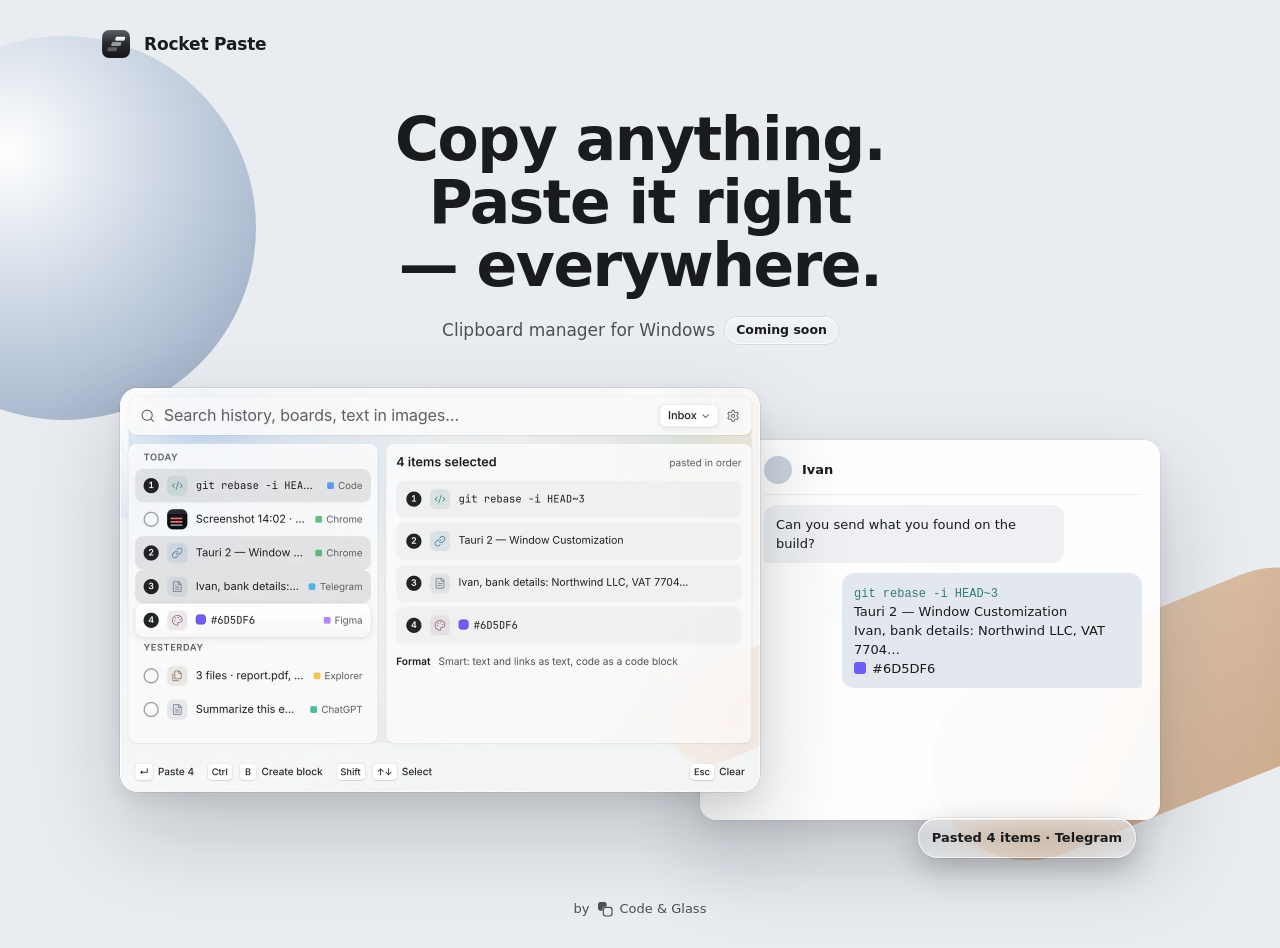
==== index.html @ 99fdc29a "Placeholder page in Quartz style index.html and 404.html: slogan, coming soon, product shot (paste i" ====
<!doctype html>
<html lang="en">
<head>
<meta charset="utf-8">
<meta name="viewport" content="width=device-width, initial-scale=1">
<meta name="robots" content="noindex">
<meta name="color-scheme" content="light dark">
<meta data-title="title">
<title>Rocket Paste — coming soon</title>
<link rel="icon" href="/assets/icon.svg" type="image/svg+xml">
<link rel="stylesheet" href="/assets/style.css">
<script>(function(){var l=(navigator.languages&&navigator.languages[0]||navigator.language||"en").toLowerCase();if(l.indexOf("ru")===0)document.documentElement.lang="ru";})();</script>
</head>
<body>
<div class="bg" aria-hidden="true"><i class="o1"></i><i class="o2"></i><i class="o3"></i></div>
<header class="brand"><svg xmlns="http://www.w3.org/2000/svg" viewBox="0 0 256 256" width="40" height="40" aria-hidden="true"><defs>
  <linearGradient id="tb" x1="0" y1="0" x2="0" y2="1"><stop offset="0" stop-color="#3B3E46"/><stop offset="1" stop-color="#141519"/></linearGradient>
  <linearGradient id="th" x1="0" y1="0" x2="0" y2="1"><stop offset="0" stop-color="#fff" stop-opacity=".16"/><stop offset=".45" stop-color="#fff" stop-opacity="0"/></linearGradient>
  <linearGradient id="te" x1="0" y1="0" x2="1" y2="1"><stop offset="0" stop-color="#fff" stop-opacity=".55"/><stop offset=".45" stop-color="#fff" stop-opacity=".06"/><stop offset="1" stop-color="#fff" stop-opacity=".22"/></linearGradient>
  <linearGradient id="ps" x1="0" y1="0" x2="0" y2="1"><stop offset="0" stop-color="#FFFFFF"/><stop offset="1" stop-color="#D9DDE4"/></linearGradient></defs>
  <rect x="16" y="16" width="224" height="224" rx="56" fill="url(#tb)"/><rect x="16" y="16" width="224" height="224" rx="56" fill="url(#th)"/>
  <rect x="17.5" y="17.5" width="221" height="221" rx="54.5" fill="none" stroke="url(#te)" stroke-width="3"/>
  <g transform="translate(44 44) scale(7)"><g transform="translate(4.8 0) skewX(-14)">
  <rect x="2" y="15.6" width="11" height="4.6" rx="1.5" fill="#EDEFF3" fill-opacity=".30"/>
  <rect x="5" y="9.7" width="11" height="4.6" rx="1.5" fill="#EDEFF3" fill-opacity=".58"/>
  <rect x="8" y="3.8" width="11" height="4.6" rx="1.5" fill="url(#ps)"/>
  <rect x="8.4" y="3.95" width="10.2" height=".55" rx=".27" fill="#fff"/></g></g></svg><span>Rocket Paste</span></header>
<main>
<h1 data-i="slogan">Copy anything. Paste it right — everywhere.</h1>
<p class="line"><span data-i="line">Clipboard manager for Windows</span><span class="pill" data-i="soon">Coming soon</span></p>
<div class="duo" aria-hidden="true">
<picture class="ru-only"><source srcset="/assets/hero-ru-dark.webp" media="(prefers-color-scheme: dark)"><img class="win" src="/assets/hero-ru-light.webp" width="640" height="404" loading="lazy" alt=""></picture>
<picture class="en-only"><source srcset="/assets/hero-en-dark.webp" media="(prefers-color-scheme: dark)"><img class="win" src="/assets/hero-en-light.webp" width="640" height="404" loading="lazy" alt=""></picture>
<div class="chat"><div class="hd"><span class="av"></span><span data-i="who">Ivan</span></div>
<div class="msg in" data-i="ask">Can you send what you found on the build?</div>
<div class="msg out"><code>git rebase -i HEAD~3</code><br>Tauri 2 — Window Customization<br><span data-i="req">Ivan, bank details: Northwind LLC, VAT 7704…</span><br><i class="sw"></i>#6D5DF6</div></div>
<div class="toast" data-i="toast">Pasted 4 items · Telegram</div>
</div>
</main>
<footer class="sig">by <svg xmlns="http://www.w3.org/2000/svg" viewBox="0 0 24 24" width="16" height="16" aria-hidden="true"><mask id="o"><rect width="24" height="24" fill="#fff"/><rect x="8.25" y="8.25" width="14.5" height="14.5" rx="4.4" fill="#000"/></mask>
  <rect x="1.5" y="1.5" width="13" height="13" rx="3.6" fill="currentColor" mask="url(#o)"/><rect x="9.5" y="9.5" width="13" height="13" rx="3.6" fill="none" stroke="currentColor" stroke-width="1.8"/></svg> Code &amp; Glass</footer>
<script>
(function(){if(document.documentElement.lang!=="ru")return;
var t={title:"Rocket Paste — скоро",ntitle:"Rocket Paste — страница не найдена",slogan:"Копируй что угодно. Вставляй правильно — куда угодно.",line:"Менеджер буфера обмена для Windows",soon:"Скоро",search:"Искать в истории…",shot:"Скриншот 14:02",note:"Иван, реквизиты: ООО «Северный ветер»…",nf:"Такой страницы нет",nfp:"Возможно, ссылка устарела.",home:"На главную",who:"Иван",ask:"Скинь, что нашёл по сборке?",req:"Иван, реквизиты: ООО «Северный ветер», ИНН 7704…",toast:"Вставлено 4 элемента · Telegram"};
document.documentElement.lang="ru";document.querySelectorAll("[data-i]").forEach(function(e){var k=e.getAttribute("data-i");if(t[k])e.textContent=t[k]});
var d=document.querySelector("meta[data-title]");if(d)document.title=t[d.getAttribute("data-title")];})();
</script>
</body>
</html>
---- assets/style.css ----
:root {
  color-scheme: light dark;
  --bg: #e9ecf0; --ink-1: oklch(0.22 0.005 255); --ink-2: oklch(0.43 0.008 255); --ink-3: oklch(0.52 0.008 255);
  --o1: radial-gradient(circle at 35% 30%, #fff, #b9c7d9 60%, #8d9fb8); --o2: linear-gradient(135deg, #f1ddca, #c49f80); --o3: radial-gradient(circle at 35% 30%, #fff, #cfd8d6 60%, #98aaa6);
  --gloss: linear-gradient(180deg, rgb(255 255 255 / .5), rgb(255 255 255 / .18) 45%, rgb(255 255 255 / .3));
  --gloss-edge: inset 0 1px 0 #fff, inset 0 0 0 1px rgb(255 255 255 / .6), 0 0 0 .5px rgb(0 0 0 / .16);
  --matte: rgb(250 250 251 / .78); --matte-edge: 0 0 0 .5px rgb(0 0 0 / .07);
  --drop: linear-gradient(180deg, #fff, rgb(255 255 255 / .72)); --drop-edge: inset 0 1px 0 #fff, 0 0 0 .5px rgb(0 0 0 / .09), 0 2px 8px rgb(20 25 35 / .1);
  --kbd: linear-gradient(180deg, #fff, rgb(255 255 255 / .7)); --kbd-edge: 0 0 0 .5px rgb(0 0 0 / .14), 0 1px 1px rgb(0 0 0 / .06);
  --shadow: 0 40px 90px rgb(20 25 35 / .2), 0 8px 24px rgb(20 25 35 / .08);
  --t-text: oklch(0.54 0.03 250); --t-img: oklch(0.54 0.07 150); --t-link: oklch(0.54 0.08 240); --t-code: oklch(0.54 0.07 195);
  --btn: oklch(0.25 0.006 255); --on-btn: #fff;
  --chat-bg: rgb(255 255 255 / .92); --bubble-in: #eef0f3; --bubble-out: #e3e8ef; --avatar: #c9d2dd;
}
@media (prefers-color-scheme: dark) {
  :root {
    --bg: #07090e; --ink-1: oklch(0.97 0.003 255); --ink-2: oklch(0.80 0.006 255); --ink-3: oklch(0.69 0.008 255);
    --o1: radial-gradient(circle at 35% 30%, #4b5a74, #1a2232 55%, #0a0d14); --o2: linear-gradient(135deg, #3b4c55, #10181d); --o3: radial-gradient(circle at 35% 28%, #f2f4f7, #8d939d 45%, #2a2d33 80%);
    --gloss: linear-gradient(180deg, rgb(255 255 255 / .14), rgb(255 255 255 / .03) 45%, rgb(255 255 255 / .07));
    --gloss-edge: inset 0 1px 0 rgb(255 255 255 / .45), inset 0 0 0 1px rgb(255 255 255 / .14), 0 0 0 1px rgb(0 0 0 / .55);
    --matte: rgb(24 25 29 / .74); --matte-edge: inset 0 1px 0 rgb(255 255 255 / .07), 0 0 0 .5px rgb(0 0 0 / .5);
    --drop: linear-gradient(180deg, rgb(255 255 255 / .17), rgb(255 255 255 / .06)); --drop-edge: inset 0 1px 0 rgb(255 255 255 / .28), inset 0 0 0 1px rgb(255 255 255 / .1), 0 4px 14px rgb(0 0 0 / .25);
    --kbd: linear-gradient(180deg, rgb(255 255 255 / .16), rgb(255 255 255 / .07)); --kbd-edge: inset 0 1px 0 rgb(255 255 255 / .18), 0 0 0 .5px rgb(0 0 0 / .5);
    --shadow: 0 40px 90px rgb(0 0 0 / .55), 0 8px 24px rgb(0 0 0 / .35);
    --t-text: oklch(0.80 0.03 250); --t-img: oklch(0.80 0.07 150); --t-link: oklch(0.80 0.07 240); --t-code: oklch(0.80 0.07 195);
    --btn: oklch(0.93 0.004 255); --on-btn: oklch(0.2 0.005 255);
    --chat-bg: rgb(20 22 27 / .92); --bubble-in: #1f2328; --bubble-out: #2a3340; --avatar: #3b4d5c;
  }
}
* { box-sizing: border-box; margin: 0; padding: 0; }
body {
  min-height: 100vh; min-height: 100dvh; display: flex; flex-direction: column; align-items: center;
  padding: 28px 20px; color: var(--ink-1); background: var(--bg); overflow-x: hidden;
  font: 15px/22px "Segoe UI Variable", "Segoe UI", system-ui, -apple-system, sans-serif; -webkit-font-smoothing: antialiased;
}
.bg { position: fixed; inset: 0; z-index: -1; overflow: hidden; }
.bg i { position: absolute; display: block; }
.o1 { width: 30vmax; height: 30vmax; left: -10vmax; top: 4vh; border-radius: 50%; background: var(--o1); }
.o2 { width: 36vmax; height: 15vmax; right: -8vmax; bottom: 10vh; border-radius: 10vmax; transform: rotate(-22deg); background: var(--o2); }
.o3 { width: 150px; height: 150px; left: calc(50% + 170px); top: calc(50% + 40px); border-radius: 50%; background: var(--o3); }
.brand { align-self: stretch; max-width: 1080px; width: 100%; margin: 0 auto; display: flex; align-items: center; gap: 12px; font-weight: 600; font-size: 17px; letter-spacing: -.01em; }
.brand svg { width: 32px; height: 32px; }
main { flex: 1; width: 100%; max-width: 1100px; display: flex; flex-direction: column; align-items: center; justify-content: center; text-align: center; padding: 48px 0 40px; }
h1 { font-size: clamp(34px, 6vw, 60px); line-height: 1.05; font-weight: 600; letter-spacing: -.025em; text-wrap: balance; max-width: 720px; }
.line { margin-top: 20px; display: flex; flex-wrap: wrap; justify-content: center; align-items: center; gap: 8px 10px; color: var(--ink-2); font-size: 17px; }
.pill { white-space: nowrap; font-size: 12.5px; font-weight: 600; line-height: 1; padding: 7px 11px; border-radius: 999px; color: var(--ink-1); background: var(--gloss); box-shadow: var(--gloss-edge); }

html[lang="ru"] .en-only, html:not([lang="ru"]) .ru-only { display: none; }
.duo { position: relative; margin-top: 44px; width: min(1040px, 100%); height: 470px; text-align: left; }
.duo .win { position: absolute; left: 0; top: 0; width: 640px; height: auto; border-radius: 18px; z-index: 2; box-shadow: var(--gloss-edge), var(--shadow); }
.chat { position: absolute; right: 0; top: 52px; width: 460px; height: 380px; border-radius: 16px; padding: 16px 18px 16px 64px; display: flex; flex-direction: column; gap: 10px; font-size: 13px;
  background: var(--chat-bg); box-shadow: var(--matte-edge), var(--shadow); }
.chat .hd { display: flex; align-items: center; gap: 10px; padding: 0 0 10px; border-bottom: 1px solid rgb(128 128 128 / .14); font-weight: 600; }
.chat .av { width: 28px; height: 28px; border-radius: 14px; background: var(--avatar); }
.msg { max-width: 300px; padding: 10px 12px; line-height: 19px; color: var(--ink-1); }
.msg.in { align-self: flex-start; border-radius: 12px 12px 12px 4px; background: var(--bubble-in); }
.msg.out { align-self: flex-end; border-radius: 12px 12px 4px 12px; background: var(--bubble-out); }
.msg code { font: 12px ui-monospace, "Cascadia Mono", Consolas, monospace; color: var(--t-code); }
.msg .sw { display: inline-block; width: 12px; height: 12px; border-radius: 3px; background: #6D5DF6; vertical-align: -1px; margin-right: 6px; }
.toast { position: absolute; right: 24px; bottom: 0; z-index: 3; padding: 9px 14px; border-radius: 999px; font-size: 13px; font-weight: 600; white-space: nowrap; color: var(--ink-1);
  background: var(--gloss); box-shadow: var(--gloss-edge), 0 10px 30px rgb(0 0 0 / .25); -webkit-backdrop-filter: blur(20px); backdrop-filter: blur(20px); }
.mono { font-family: ui-monospace, "Cascadia Mono", Consolas, monospace; font-size: 12.5px; }
.sig { display: flex; align-items: center; gap: 7px; font-size: 13px; font-weight: 500; color: var(--ink-2); }

.code { font-size: clamp(72px, 14vw, 120px); line-height: 1; font-weight: 600; letter-spacing: -.04em; color: transparent; background: linear-gradient(180deg, var(--ink-1), var(--ink-3)); -webkit-background-clip: text; background-clip: text; }
.nf { font-size: clamp(26px, 4vw, 34px); margin-top: 12px; }
.home { margin-top: 28px; height: 40px; display: inline-flex; align-items: center; padding: 0 18px; border-radius: 999px; font-weight: 600; font-size: 14px; text-decoration: none; color: var(--on-btn); background: var(--btn); }
.home:focus-visible { outline: 2px solid var(--ink-1); outline-offset: 3px; }

@media (max-width: 760px) {
  .duo { height: auto; display: flex; flex-direction: column; align-items: center; }
  .duo .win { position: relative; width: 100%; max-width: 560px; }
  .chat { position: relative; top: auto; right: auto; width: calc(100% - 32px); max-width: 440px; height: auto; margin-top: -48px; z-index: 3; padding: 16px; }
  .toast { position: relative; right: auto; margin-top: 12px; }
}
@media (max-width: 520px) {
  .o1 { width: 60vw; height: 60vw; left: -30vw; top: -6vh; }
  .o3 { width: 96px; height: 96px; left: auto; right: 6vw; top: auto; bottom: 30vh; }
}
@media (prefers-reduced-transparency: reduce) {
  .toast { -webkit-backdrop-filter: none; backdrop-filter: none; background: var(--bg); }
}
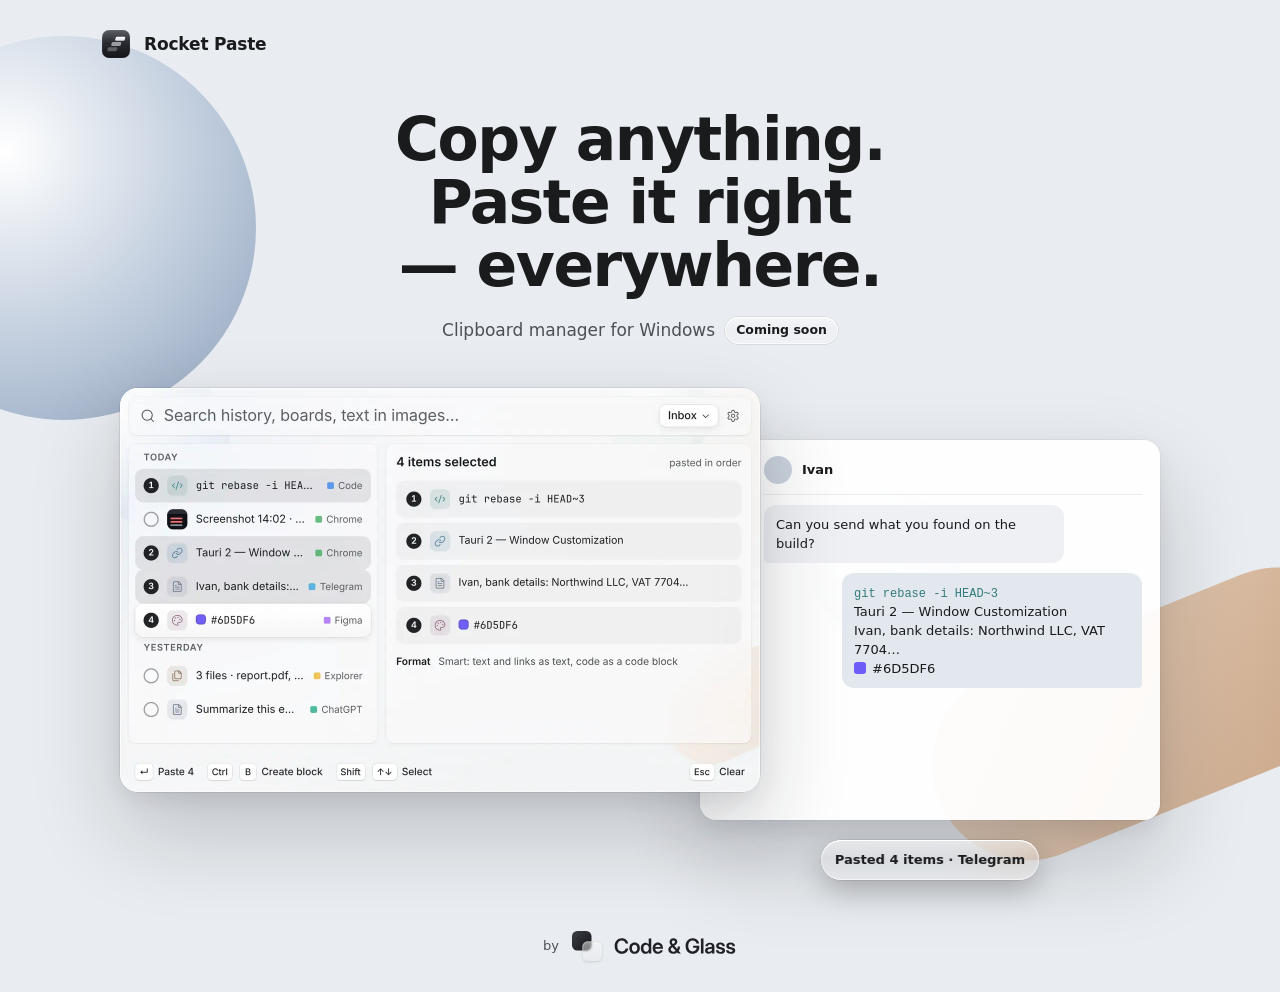
==== commit ad4123f4: "Placeholder page: Code & Glass logo in footer, toast spacing, refreshed hero Hero images re-rendered" ====
--- a/index.html
+++ b/index.html
@@ -37,8 +37,7 @@
 <div class="toast" data-i="toast">Pasted 4 items · Telegram</div>
 </div>
 </main>
-<footer class="sig">by <svg xmlns="http://www.w3.org/2000/svg" viewBox="0 0 24 24" width="16" height="16" aria-hidden="true"><mask id="o"><rect width="24" height="24" fill="#fff"/><rect x="8.25" y="8.25" width="14.5" height="14.5" rx="4.4" fill="#000"/></mask>
-  <rect x="1.5" y="1.5" width="13" height="13" rx="3.6" fill="currentColor" mask="url(#o)"/><rect x="9.5" y="9.5" width="13" height="13" rx="3.6" fill="none" stroke="currentColor" stroke-width="1.8"/></svg> Code &amp; Glass</footer>
+<footer class="sig"><span>by</span><picture><source srcset="/assets/cg-logo-dark.svg" media="(prefers-color-scheme: dark)"><img src="/assets/cg-logo-light.svg" width="168" height="36" alt="Code &amp; Glass"></picture></footer>
 <script>
 (function(){if(document.documentElement.lang!=="ru")return;
 var t={title:"Rocket Paste — скоро",ntitle:"Rocket Paste — страница не найдена",slogan:"Копируй что угодно. Вставляй правильно — куда угодно.",line:"Менеджер буфера обмена для Windows",soon:"Скоро",search:"Искать в истории…",shot:"Скриншот 14:02",note:"Иван, реквизиты: ООО «Северный ветер»…",nf:"Такой страницы нет",nfp:"Возможно, ссылка устарела.",home:"На главную",who:"Иван",ask:"Скинь, что нашёл по сборке?",req:"Иван, реквизиты: ООО «Северный ветер», ИНН 7704…",toast:"Вставлено 4 элемента · Telegram"};
--- a/assets/style.css
+++ b/assets/style.css
@@ -46,7 +46,7 @@
 .pill { white-space: nowrap; font-size: 12.5px; font-weight: 600; line-height: 1; padding: 7px 11px; border-radius: 999px; color: var(--ink-1); background: var(--gloss); box-shadow: var(--gloss-edge); }
 
 html[lang="ru"] .en-only, html:not([lang="ru"]) .ru-only { display: none; }
-.duo { position: relative; margin-top: 44px; width: min(1040px, 100%); height: 470px; text-align: left; }
+.duo { position: relative; margin-top: 44px; width: min(1040px, 100%); height: 500px; text-align: left; }
 .duo .win { position: absolute; left: 0; top: 0; width: 640px; height: auto; border-radius: 18px; z-index: 2; box-shadow: var(--gloss-edge), var(--shadow); }
 .chat { position: absolute; right: 0; top: 52px; width: 460px; height: 380px; border-radius: 16px; padding: 16px 18px 16px 64px; display: flex; flex-direction: column; gap: 10px; font-size: 13px;
   background: var(--chat-bg); box-shadow: var(--matte-edge), var(--shadow); }
@@ -57,10 +57,11 @@
 .msg.out { align-self: flex-end; border-radius: 12px 12px 4px 12px; background: var(--bubble-out); }
 .msg code { font: 12px ui-monospace, "Cascadia Mono", Consolas, monospace; color: var(--t-code); }
 .msg .sw { display: inline-block; width: 12px; height: 12px; border-radius: 3px; background: #6D5DF6; vertical-align: -1px; margin-right: 6px; }
-.toast { position: absolute; right: 24px; bottom: 0; z-index: 3; padding: 9px 14px; border-radius: 999px; font-size: 13px; font-weight: 600; white-space: nowrap; color: var(--ink-1);
+.toast { position: absolute; right: 230px; transform: translateX(50%); top: 452px; z-index: 3; padding: 9px 14px; border-radius: 999px; font-size: 13px; font-weight: 600; white-space: nowrap; color: var(--ink-1);
   background: var(--gloss); box-shadow: var(--gloss-edge), 0 10px 30px rgb(0 0 0 / .25); -webkit-backdrop-filter: blur(20px); backdrop-filter: blur(20px); }
 .mono { font-family: ui-monospace, "Cascadia Mono", Consolas, monospace; font-size: 12.5px; }
-.sig { display: flex; align-items: center; gap: 7px; font-size: 13px; font-weight: 500; color: var(--ink-2); }
+.sig { display: flex; align-items: center; gap: 10px; font-size: 13px; font-weight: 500; color: var(--ink-2); }
+.sig img { display: block; height: 36px; width: auto; }
 
 .code { font-size: clamp(72px, 14vw, 120px); line-height: 1; font-weight: 600; letter-spacing: -.04em; color: transparent; background: linear-gradient(180deg, var(--ink-1), var(--ink-3)); -webkit-background-clip: text; background-clip: text; }
 .nf { font-size: clamp(26px, 4vw, 34px); margin-top: 12px; }
@@ -71,7 +72,7 @@
   .duo { height: auto; display: flex; flex-direction: column; align-items: center; }
   .duo .win { position: relative; width: 100%; max-width: 560px; }
   .chat { position: relative; top: auto; right: auto; width: calc(100% - 32px); max-width: 440px; height: auto; margin-top: -48px; z-index: 3; padding: 16px; }
-  .toast { position: relative; right: auto; margin-top: 12px; }
+  .toast { position: relative; right: auto; top: auto; transform: none; margin-top: 16px; }
 }
 @media (max-width: 520px) {
   .o1 { width: 60vw; height: 60vw; left: -30vw; top: -6vh; }
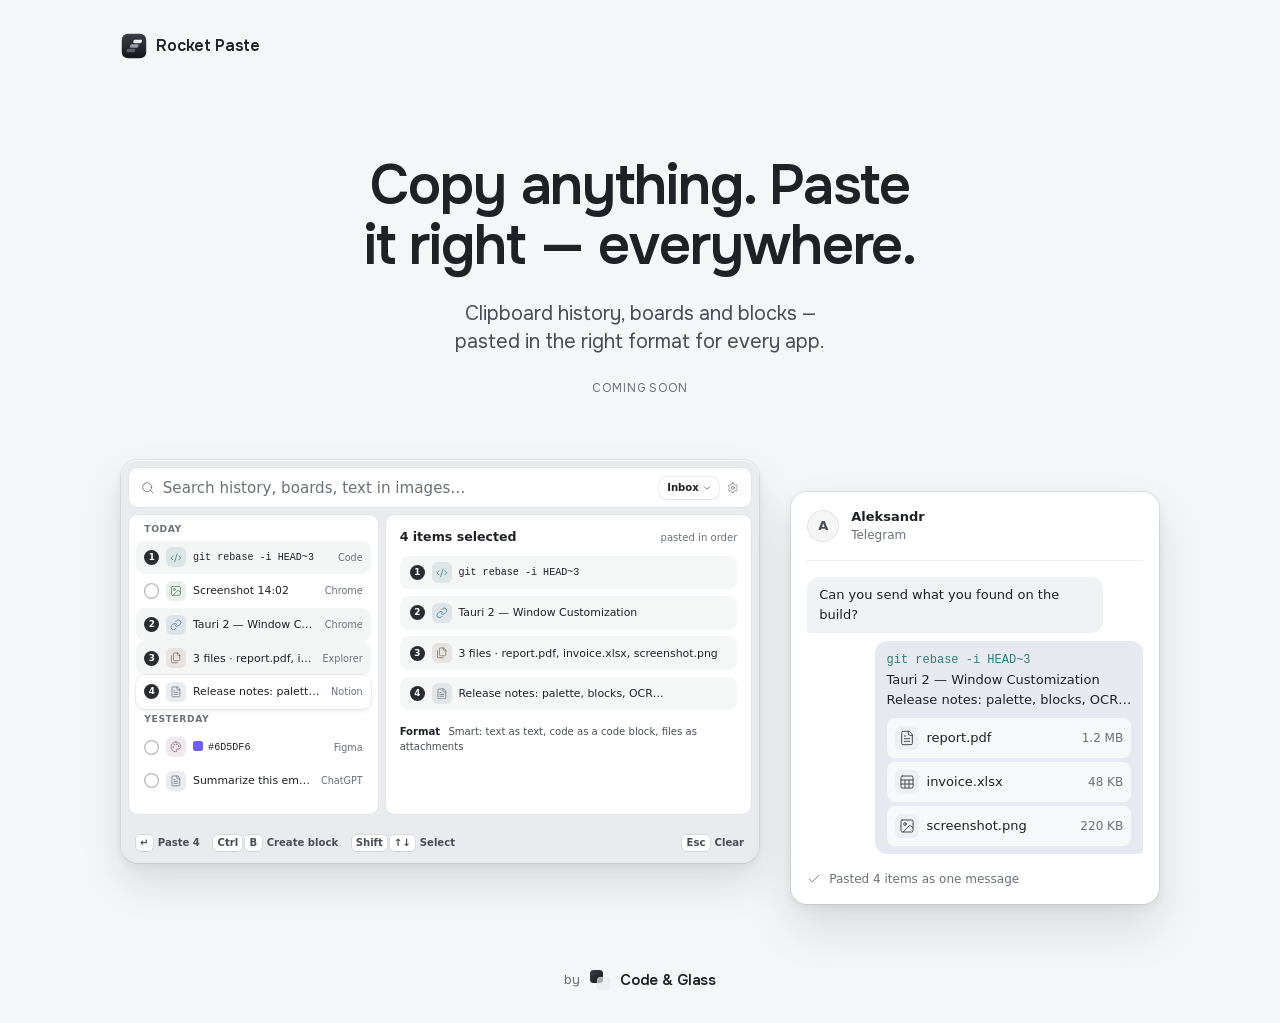
==== commit a770c14e: "Placeholder page: English only, live HTML product illustration, Onest No raster UI: palette and chat" ====
--- a/index.html
+++ b/index.html
@@ -5,44 +5,48 @@
 <meta name="viewport" content="width=device-width, initial-scale=1">
 <meta name="robots" content="noindex">
 <meta name="color-scheme" content="light dark">
-<meta data-title="title">
 <title>Rocket Paste — coming soon</title>
-<link rel="icon" href="/assets/icon.svg" type="image/svg+xml">
+<meta name="description" content="Clipboard history, boards and blocks — pasted in the right format for every app.">
+<link rel="icon" href="/assets/favicon.ico" sizes="16x16 32x32 48x48">
+<link rel="icon" href="/assets/favicon.svg" type="image/svg+xml">
+<link rel="apple-touch-icon" href="/assets/apple-touch-icon.png">
+<meta property="og:type" content="website">
+<meta property="og:site_name" content="Rocket Paste">
+<meta property="og:title" content="Rocket Paste — coming soon">
+<meta property="og:description" content="Clipboard history, boards and blocks — pasted in the right format for every app.">
+<meta property="og:url" content="https://updates.rocketpaste.com/">
+<meta property="og:image" content="https://updates.rocketpaste.com/assets/og.png">
+<meta property="og:image:width" content="1200">
+<meta property="og:image:height" content="630">
+<meta property="og:image:alt" content="Rocket Paste. Copy anything. Paste it right — everywhere. By Code &amp; Glass.">
+<meta name="twitter:card" content="summary_large_image">
+<meta name="twitter:image" content="https://updates.rocketpaste.com/assets/og.png">
+<link rel="preload" href="/assets/onest-600.woff2" as="font" type="font/woff2" crossorigin>
 <link rel="stylesheet" href="/assets/style.css">
-<script>(function(){var l=(navigator.languages&&navigator.languages[0]||navigator.language||"en").toLowerCase();if(l.indexOf("ru")===0)document.documentElement.lang="ru";})();</script>
 </head>
 <body>
-<div class="bg" aria-hidden="true"><i class="o1"></i><i class="o2"></i><i class="o3"></i></div>
-<header class="brand"><svg xmlns="http://www.w3.org/2000/svg" viewBox="0 0 256 256" width="40" height="40" aria-hidden="true"><defs>
-  <linearGradient id="tb" x1="0" y1="0" x2="0" y2="1"><stop offset="0" stop-color="#3B3E46"/><stop offset="1" stop-color="#141519"/></linearGradient>
-  <linearGradient id="th" x1="0" y1="0" x2="0" y2="1"><stop offset="0" stop-color="#fff" stop-opacity=".16"/><stop offset=".45" stop-color="#fff" stop-opacity="0"/></linearGradient>
-  <linearGradient id="te" x1="0" y1="0" x2="1" y2="1"><stop offset="0" stop-color="#fff" stop-opacity=".55"/><stop offset=".45" stop-color="#fff" stop-opacity=".06"/><stop offset="1" stop-color="#fff" stop-opacity=".22"/></linearGradient>
-  <linearGradient id="ps" x1="0" y1="0" x2="0" y2="1"><stop offset="0" stop-color="#FFFFFF"/><stop offset="1" stop-color="#D9DDE4"/></linearGradient></defs>
-  <rect x="16" y="16" width="224" height="224" rx="56" fill="url(#tb)"/><rect x="16" y="16" width="224" height="224" rx="56" fill="url(#th)"/>
-  <rect x="17.5" y="17.5" width="221" height="221" rx="54.5" fill="none" stroke="url(#te)" stroke-width="3"/>
-  <g transform="translate(44 44) scale(7)"><g transform="translate(4.8 0) skewX(-14)">
-  <rect x="2" y="15.6" width="11" height="4.6" rx="1.5" fill="#EDEFF3" fill-opacity=".30"/>
-  <rect x="5" y="9.7" width="11" height="4.6" rx="1.5" fill="#EDEFF3" fill-opacity=".58"/>
-  <rect x="8" y="3.8" width="11" height="4.6" rx="1.5" fill="url(#ps)"/>
-  <rect x="8.4" y="3.95" width="10.2" height=".55" rx=".27" fill="#fff"/></g></g></svg><span>Rocket Paste</span></header>
+<header class="brand"><svg width="28" height="28" viewBox="0 0 256 256" aria-hidden="true"><defs><linearGradient id="tb" x1="0" y1="0" x2="0" y2="1"><stop offset="0" stop-color="#3B3E46"/><stop offset="1" stop-color="#141519"/></linearGradient><linearGradient id="ps" x1="0" y1="0" x2="0" y2="1"><stop offset="0" stop-color="#fff"/><stop offset="1" stop-color="#D9DDE4"/></linearGradient></defs><rect x="16" y="16" width="224" height="224" rx="56" fill="url(#tb)"/><rect x="17.5" y="17.5" width="221" height="221" rx="54.5" fill="none" stroke="#fff" stroke-opacity=".22" stroke-width="3"/><g transform="translate(44 44) scale(7)"><g transform="translate(4.8 0) skewX(-14)"><rect x="2" y="15.6" width="11" height="4.6" rx="1.5" fill="#EDEFF3" fill-opacity=".3"/><rect x="5" y="9.7" width="11" height="4.6" rx="1.5" fill="#EDEFF3" fill-opacity=".58"/><rect x="8" y="3.8" width="11" height="4.6" rx="1.5" fill="url(#ps)"/></g></g></svg><span>Rocket Paste</span></header>
 <main>
-<h1 data-i="slogan">Copy anything. Paste it right — everywhere.</h1>
-<p class="line"><span data-i="line">Clipboard manager for Windows</span><span class="pill" data-i="soon">Coming soon</span></p>
-<div class="duo" aria-hidden="true">
-<picture class="ru-only"><source srcset="/assets/hero-ru-dark.webp" media="(prefers-color-scheme: dark)"><img class="win" src="/assets/hero-ru-light.webp" width="640" height="404" loading="lazy" alt=""></picture>
-<picture class="en-only"><source srcset="/assets/hero-en-dark.webp" media="(prefers-color-scheme: dark)"><img class="win" src="/assets/hero-en-light.webp" width="640" height="404" loading="lazy" alt=""></picture>
-<div class="chat"><div class="hd"><span class="av"></span><span data-i="who">Ivan</span></div>
-<div class="msg in" data-i="ask">Can you send what you found on the build?</div>
-<div class="msg out"><code>git rebase -i HEAD~3</code><br>Tauri 2 — Window Customization<br><span data-i="req">Ivan, bank details: Northwind LLC, VAT 7704…</span><br><i class="sw"></i>#6D5DF6</div></div>
-<div class="toast" data-i="toast">Pasted 4 items · Telegram</div>
+<h1>Copy anything. Paste it right — everywhere.</h1>
+<p class="lead">Clipboard history, boards and blocks — pasted in the right format for every app.</p>
+<p class="soon">Coming soon</p>
+<p class="sr">Illustration: the Rocket Paste palette with four selected items, and a Telegram chat where they were pasted as one message with three attached files.</p>
+<div class="mock" aria-hidden="true"><div class="pal">
+<div class="sh top"><svg class="i" width="16" height="16" viewBox="0 0 24 24" aria-hidden="true"><circle cx="11" cy="11" r="8"/><path d="m21 21-4.3-4.3"/></svg><span class="q">Search history, boards, text in images…</span><span class="chip">Inbox <svg class="i" width="12" height="12" viewBox="0 0 24 24" aria-hidden="true"><path d="m6 9 6 6 6-6"/></svg></span><svg class="i" width="14" height="14" viewBox="0 0 24 24" aria-hidden="true"><path d="M12.22 2h-.44a2 2 0 0 0-2 2v.18a2 2 0 0 1-1 1.73l-.43.25a2 2 0 0 1-2 0l-.15-.08a2 2 0 0 0-2.73.73l-.22.38a2 2 0 0 0 .73 2.73l.15.1a2 2 0 0 1 1 1.72v.51a2 2 0 0 1-1 1.74l-.15.09a2 2 0 0 0-.73 2.73l.22.38a2 2 0 0 0 2.73.73l.15-.08a2 2 0 0 1 2 0l.43.25a2 2 0 0 1 1 1.73V20a2 2 0 0 0 2 2h.44a2 2 0 0 0 2-2v-.18a2 2 0 0 1 1-1.73l.43-.25a2 2 0 0 1 2 0l.15.08a2 2 0 0 0 2.73-.73l.22-.39a2 2 0 0 0-.73-2.73l-.15-.08a2 2 0 0 1-1-1.74v-.5a2 2 0 0 1 1-1.74l.15-.09a2 2 0 0 0 .73-2.73l-.22-.38a2 2 0 0 0-2.73-.73l-.15.08a2 2 0 0 1-2 0l-.43-.25a2 2 0 0 1-1-1.73V4a2 2 0 0 0-2-2z"/><circle cx="12" cy="12" r="3"/></svg></div>
+<div class="bd"><div class="sh list"><div class="grp">Today</div><div class="row sel"><span class="num">1</span><span class="ti t-code"><svg class="i" width="14" height="14" viewBox="0 0 24 24" aria-hidden="true"><path d="m18 16 4-4-4-4"/><path d="m6 8-4 4 4 4"/><path d="m14.5 4-5 16"/></svg></span><span class="lb"><span class="mn">git rebase -i HEAD~3</span></span><span class="ap">Code</span></div><div class="row"><span class="ck"></span><span class="ti t-image"><svg class="i" width="14" height="14" viewBox="0 0 24 24" aria-hidden="true"><rect width="18" height="18" x="3" y="3" rx="2" ry="2"/><circle cx="9" cy="9" r="2"/><path d="m21 15-3.086-3.086a2 2 0 0 0-2.828 0L6 21"/></svg></span><span class="lb">Screenshot 14:02</span><span class="ap">Chrome</span></div><div class="row sel"><span class="num">2</span><span class="ti t-link"><svg class="i" width="14" height="14" viewBox="0 0 24 24" aria-hidden="true"><path d="M10 13a5 5 0 0 0 7.54.54l3-3a5 5 0 0 0-7.07-7.07l-1.72 1.71"/><path d="M14 11a5 5 0 0 0-7.54-.54l-3 3a5 5 0 0 0 7.07 7.07l1.71-1.71"/></svg></span><span class="lb">Tauri 2 — Window Customization</span><span class="ap">Chrome</span></div><div class="row sel"><span class="num">3</span><span class="ti t-file"><svg class="i" width="14" height="14" viewBox="0 0 24 24" aria-hidden="true"><path d="M20 7h-3a2 2 0 0 1-2-2V2"/><path d="M9 18a2 2 0 0 1-2-2V4a2 2 0 0 1 2-2h7l4 4v10a2 2 0 0 1-2 2Z"/><path d="M3 7.6v12.8A1.6 1.6 0 0 0 4.6 22h9.8"/></svg></span><span class="lb">3 files · report.pdf, invoice.xlsx…</span><span class="ap">Explorer</span></div><div class="row sel on"><span class="num">4</span><span class="ti t-text"><svg class="i" width="14" height="14" viewBox="0 0 24 24" aria-hidden="true"><path d="M15 2H6a2 2 0 0 0-2 2v16a2 2 0 0 0 2 2h12a2 2 0 0 0 2-2V7Z"/><path d="M14 2v4a2 2 0 0 0 2 2h4"/><path d="M10 9H8"/><path d="M16 13H8"/><path d="M16 17H8"/></svg></span><span class="lb">Release notes: palette, blocks, OCR…</span><span class="ap">Notion</span></div><div class="grp">Yesterday</div><div class="row"><span class="ck"></span><span class="ti t-color"><svg class="i" width="14" height="14" viewBox="0 0 24 24" aria-hidden="true"><circle cx="13.5" cy="6.5" r=".5" fill="currentColor"/><circle cx="17.5" cy="10.5" r=".5" fill="currentColor"/><circle cx="8.5" cy="7.5" r=".5" fill="currentColor"/><circle cx="6.5" cy="12.5" r=".5" fill="currentColor"/><path d="M12 2C6.5 2 2 6.5 2 12s4.5 10 10 10c.926 0 1.648-.746 1.648-1.688 0-.437-.18-.835-.437-1.125-.29-.289-.438-.652-.438-1.125a1.64 1.64 0 0 1 1.668-1.668h1.996c3.051 0 5.555-2.503 5.555-5.554C21.965 6.012 17.461 2 12 2z"/></svg></span><span class="lb"><i class="sw"></i><span class="mn">#6D5DF6</span></span><span class="ap">Figma</span></div><div class="row"><span class="ck"></span><span class="ti t-text"><svg class="i" width="14" height="14" viewBox="0 0 24 24" aria-hidden="true"><path d="M15 2H6a2 2 0 0 0-2 2v16a2 2 0 0 0 2 2h12a2 2 0 0 0 2-2V7Z"/><path d="M14 2v4a2 2 0 0 0 2 2h4"/><path d="M10 9H8"/><path d="M16 13H8"/><path d="M16 17H8"/></svg></span><span class="lb">Summarize this email in 3 bullet points…</span><span class="ap">ChatGPT</span></div></div>
+<div class="sh pv"><div class="pvh"><b>4 items selected</b><span>pasted in order</span></div><div class="stack"><div class="it"><span class="num">1</span><span class="ti t-code"><svg class="i" width="14" height="14" viewBox="0 0 24 24" aria-hidden="true"><path d="m18 16 4-4-4-4"/><path d="m6 8-4 4 4 4"/><path d="m14.5 4-5 16"/></svg></span><span class="lb"><span class="mn">git rebase -i HEAD~3</span></span></div><div class="it"><span class="num">2</span><span class="ti t-link"><svg class="i" width="14" height="14" viewBox="0 0 24 24" aria-hidden="true"><path d="M10 13a5 5 0 0 0 7.54.54l3-3a5 5 0 0 0-7.07-7.07l-1.72 1.71"/><path d="M14 11a5 5 0 0 0-7.54-.54l-3 3a5 5 0 0 0 7.07 7.07l1.71-1.71"/></svg></span><span class="lb">Tauri 2 — Window Customization</span></div><div class="it"><span class="num">3</span><span class="ti t-file"><svg class="i" width="14" height="14" viewBox="0 0 24 24" aria-hidden="true"><path d="M20 7h-3a2 2 0 0 1-2-2V2"/><path d="M9 18a2 2 0 0 1-2-2V4a2 2 0 0 1 2-2h7l4 4v10a2 2 0 0 1-2 2Z"/><path d="M3 7.6v12.8A1.6 1.6 0 0 0 4.6 22h9.8"/></svg></span><span class="lb">3 files · report.pdf, invoice.xlsx, screenshot.png</span></div><div class="it"><span class="num">4</span><span class="ti t-text"><svg class="i" width="14" height="14" viewBox="0 0 24 24" aria-hidden="true"><path d="M15 2H6a2 2 0 0 0-2 2v16a2 2 0 0 0 2 2h12a2 2 0 0 0 2-2V7Z"/><path d="M14 2v4a2 2 0 0 0 2 2h4"/><path d="M10 9H8"/><path d="M16 13H8"/><path d="M16 17H8"/></svg></span><span class="lb">Release notes: palette, blocks, OCR…</span></div></div>
+<div class="meta"><b>Format</b> Smart: text as text, code as a code block, files as attachments</div></div></div>
+<div class="bar"><span><kbd>↵</kbd>Paste 4</span><span><kbd>Ctrl</kbd><kbd>B</kbd>Create block</span><span><kbd>Shift</kbd><kbd>↑↓</kbd>Select</span><span class="sp"></span><span><kbd>Esc</kbd>Clear</span></div>
+</div><div class="chat">
+<div class="ch"><span class="av">A</span><div><b>Aleksandr</b><small>Telegram</small></div></div>
+<div class="msgs">
+<div class="m in">Can you send what you found on the build?</div>
+<div class="m out"><span class="mn cd">git rebase -i HEAD~3</span><br>Tauri 2 — Window Customization<br>Release notes: palette, blocks, OCR…
+<div class="att"><span class="fi"><svg class="i" width="16" height="16" viewBox="0 0 24 24" aria-hidden="true"><path d="M15 2H6a2 2 0 0 0-2 2v16a2 2 0 0 0 2 2h12a2 2 0 0 0 2-2V7Z"/><path d="M14 2v4a2 2 0 0 0 2 2h4"/><path d="M10 9H8"/><path d="M16 13H8"/><path d="M16 17H8"/></svg></span><span class="fn">report.pdf</span><span class="fs">1.2 MB</span></div><div class="att"><span class="fi"><svg class="i" width="16" height="16" viewBox="0 0 24 24" aria-hidden="true"><rect width="18" height="18" x="3" y="3" rx="2" ry="2"/><line x1="3" x2="21" y1="9" y2="9"/><line x1="3" x2="21" y1="15" y2="15"/><line x1="9" x2="9" y1="9" y2="21"/><line x1="15" x2="15" y1="9" y2="21"/></svg></span><span class="fn">invoice.xlsx</span><span class="fs">48 KB</span></div><div class="att"><span class="fi"><svg class="i" width="16" height="16" viewBox="0 0 24 24" aria-hidden="true"><rect width="18" height="18" x="3" y="3" rx="2" ry="2"/><circle cx="9" cy="9" r="2"/><path d="m21 15-3.086-3.086a2 2 0 0 0-2.828 0L6 21"/></svg></span><span class="fn">screenshot.png</span><span class="fs">220 KB</span></div></div>
 </div>
+<div class="ok"><svg class="i" width="14" height="14" viewBox="0 0 24 24" aria-hidden="true"><path d="M20 6 9 17l-5-5"/></svg>Pasted 4 items as one message</div>
+</div></div>
 </main>
-<footer class="sig"><span>by</span><picture><source srcset="/assets/cg-logo-dark.svg" media="(prefers-color-scheme: dark)"><img src="/assets/cg-logo-light.svg" width="168" height="36" alt="Code &amp; Glass"></picture></footer>
-<script>
-(function(){if(document.documentElement.lang!=="ru")return;
-var t={title:"Rocket Paste — скоро",ntitle:"Rocket Paste — страница не найдена",slogan:"Копируй что угодно. Вставляй правильно — куда угодно.",line:"Менеджер буфера обмена для Windows",soon:"Скоро",search:"Искать в истории…",shot:"Скриншот 14:02",note:"Иван, реквизиты: ООО «Северный ветер»…",nf:"Такой страницы нет",nfp:"Возможно, ссылка устарела.",home:"На главную",who:"Иван",ask:"Скинь, что нашёл по сборке?",req:"Иван, реквизиты: ООО «Северный ветер», ИНН 7704…",toast:"Вставлено 4 элемента · Telegram"};
-document.documentElement.lang="ru";document.querySelectorAll("[data-i]").forEach(function(e){var k=e.getAttribute("data-i");if(t[k])e.textContent=t[k]});
-var d=document.querySelector("meta[data-title]");if(d)document.title=t[d.getAttribute("data-title")];})();
-</script>
+<footer class="sig"><span>by</span><svg class="cg" width="24" height="24" viewBox="0 0 96 96" aria-hidden="true"><defs><linearGradient id="cb" x1="0" y1="0" x2="1" y2="1"><stop offset="0" style="stop-color:var(--cg-a)"/><stop offset="1" style="stop-color:var(--cg-b)"/></linearGradient><linearGradient id="ce" x1="0" y1="0" x2="1" y2="1"><stop offset="0" stop-color="#fff" stop-opacity=".95"/><stop offset=".45" stop-color="#fff" stop-opacity=".12"/><stop offset="1" stop-color="#fff" stop-opacity=".5"/></linearGradient></defs><rect x="8" y="8" width="52" height="52" rx="14" fill="url(#cb)"/><rect x="36" y="36" width="52" height="52" rx="14" style="fill:var(--cg-glass)"/><rect x="36.75" y="36.75" width="50.5" height="50.5" rx="13.25" fill="none" stroke="url(#ce)" stroke-width="1.5"/><rect x="35.75" y="35.75" width="52.5" height="52.5" rx="14.25" fill="none" style="stroke:var(--cg-line)" stroke-width=".75"/></svg><span class="cgw">Code &amp; Glass</span></footer>
 </body>
 </html>
--- a/assets/style.css
+++ b/assets/style.css
@@ -1,83 +1 @@
-:root {
-  color-scheme: light dark;
-  --bg: #e9ecf0; --ink-1: oklch(0.22 0.005 255); --ink-2: oklch(0.43 0.008 255); --ink-3: oklch(0.52 0.008 255);
-  --o1: radial-gradient(circle at 35% 30%, #fff, #b9c7d9 60%, #8d9fb8); --o2: linear-gradient(135deg, #f1ddca, #c49f80); --o3: radial-gradient(circle at 35% 30%, #fff, #cfd8d6 60%, #98aaa6);
-  --gloss: linear-gradient(180deg, rgb(255 255 255 / .5), rgb(255 255 255 / .18) 45%, rgb(255 255 255 / .3));
-  --gloss-edge: inset 0 1px 0 #fff, inset 0 0 0 1px rgb(255 255 255 / .6), 0 0 0 .5px rgb(0 0 0 / .16);
-  --matte: rgb(250 250 251 / .78); --matte-edge: 0 0 0 .5px rgb(0 0 0 / .07);
-  --drop: linear-gradient(180deg, #fff, rgb(255 255 255 / .72)); --drop-edge: inset 0 1px 0 #fff, 0 0 0 .5px rgb(0 0 0 / .09), 0 2px 8px rgb(20 25 35 / .1);
-  --kbd: linear-gradient(180deg, #fff, rgb(255 255 255 / .7)); --kbd-edge: 0 0 0 .5px rgb(0 0 0 / .14), 0 1px 1px rgb(0 0 0 / .06);
-  --shadow: 0 40px 90px rgb(20 25 35 / .2), 0 8px 24px rgb(20 25 35 / .08);
-  --t-text: oklch(0.54 0.03 250); --t-img: oklch(0.54 0.07 150); --t-link: oklch(0.54 0.08 240); --t-code: oklch(0.54 0.07 195);
-  --btn: oklch(0.25 0.006 255); --on-btn: #fff;
-  --chat-bg: rgb(255 255 255 / .92); --bubble-in: #eef0f3; --bubble-out: #e3e8ef; --avatar: #c9d2dd;
-}
-@media (prefers-color-scheme: dark) {
-  :root {
-    --bg: #07090e; --ink-1: oklch(0.97 0.003 255); --ink-2: oklch(0.80 0.006 255); --ink-3: oklch(0.69 0.008 255);
-    --o1: radial-gradient(circle at 35% 30%, #4b5a74, #1a2232 55%, #0a0d14); --o2: linear-gradient(135deg, #3b4c55, #10181d); --o3: radial-gradient(circle at 35% 28%, #f2f4f7, #8d939d 45%, #2a2d33 80%);
-    --gloss: linear-gradient(180deg, rgb(255 255 255 / .14), rgb(255 255 255 / .03) 45%, rgb(255 255 255 / .07));
-    --gloss-edge: inset 0 1px 0 rgb(255 255 255 / .45), inset 0 0 0 1px rgb(255 255 255 / .14), 0 0 0 1px rgb(0 0 0 / .55);
-    --matte: rgb(24 25 29 / .74); --matte-edge: inset 0 1px 0 rgb(255 255 255 / .07), 0 0 0 .5px rgb(0 0 0 / .5);
-    --drop: linear-gradient(180deg, rgb(255 255 255 / .17), rgb(255 255 255 / .06)); --drop-edge: inset 0 1px 0 rgb(255 255 255 / .28), inset 0 0 0 1px rgb(255 255 255 / .1), 0 4px 14px rgb(0 0 0 / .25);
-    --kbd: linear-gradient(180deg, rgb(255 255 255 / .16), rgb(255 255 255 / .07)); --kbd-edge: inset 0 1px 0 rgb(255 255 255 / .18), 0 0 0 .5px rgb(0 0 0 / .5);
-    --shadow: 0 40px 90px rgb(0 0 0 / .55), 0 8px 24px rgb(0 0 0 / .35);
-    --t-text: oklch(0.80 0.03 250); --t-img: oklch(0.80 0.07 150); --t-link: oklch(0.80 0.07 240); --t-code: oklch(0.80 0.07 195);
-    --btn: oklch(0.93 0.004 255); --on-btn: oklch(0.2 0.005 255);
-    --chat-bg: rgb(20 22 27 / .92); --bubble-in: #1f2328; --bubble-out: #2a3340; --avatar: #3b4d5c;
-  }
-}
-* { box-sizing: border-box; margin: 0; padding: 0; }
-body {
-  min-height: 100vh; min-height: 100dvh; display: flex; flex-direction: column; align-items: center;
-  padding: 28px 20px; color: var(--ink-1); background: var(--bg); overflow-x: hidden;
-  font: 15px/22px "Segoe UI Variable", "Segoe UI", system-ui, -apple-system, sans-serif; -webkit-font-smoothing: antialiased;
-}
-.bg { position: fixed; inset: 0; z-index: -1; overflow: hidden; }
-.bg i { position: absolute; display: block; }
-.o1 { width: 30vmax; height: 30vmax; left: -10vmax; top: 4vh; border-radius: 50%; background: var(--o1); }
-.o2 { width: 36vmax; height: 15vmax; right: -8vmax; bottom: 10vh; border-radius: 10vmax; transform: rotate(-22deg); background: var(--o2); }
-.o3 { width: 150px; height: 150px; left: calc(50% + 170px); top: calc(50% + 40px); border-radius: 50%; background: var(--o3); }
-.brand { align-self: stretch; max-width: 1080px; width: 100%; margin: 0 auto; display: flex; align-items: center; gap: 12px; font-weight: 600; font-size: 17px; letter-spacing: -.01em; }
-.brand svg { width: 32px; height: 32px; }
-main { flex: 1; width: 100%; max-width: 1100px; display: flex; flex-direction: column; align-items: center; justify-content: center; text-align: center; padding: 48px 0 40px; }
-h1 { font-size: clamp(34px, 6vw, 60px); line-height: 1.05; font-weight: 600; letter-spacing: -.025em; text-wrap: balance; max-width: 720px; }
-.line { margin-top: 20px; display: flex; flex-wrap: wrap; justify-content: center; align-items: center; gap: 8px 10px; color: var(--ink-2); font-size: 17px; }
-.pill { white-space: nowrap; font-size: 12.5px; font-weight: 600; line-height: 1; padding: 7px 11px; border-radius: 999px; color: var(--ink-1); background: var(--gloss); box-shadow: var(--gloss-edge); }
-
-html[lang="ru"] .en-only, html:not([lang="ru"]) .ru-only { display: none; }
-.duo { position: relative; margin-top: 44px; width: min(1040px, 100%); height: 500px; text-align: left; }
-.duo .win { position: absolute; left: 0; top: 0; width: 640px; height: auto; border-radius: 18px; z-index: 2; box-shadow: var(--gloss-edge), var(--shadow); }
-.chat { position: absolute; right: 0; top: 52px; width: 460px; height: 380px; border-radius: 16px; padding: 16px 18px 16px 64px; display: flex; flex-direction: column; gap: 10px; font-size: 13px;
-  background: var(--chat-bg); box-shadow: var(--matte-edge), var(--shadow); }
-.chat .hd { display: flex; align-items: center; gap: 10px; padding: 0 0 10px; border-bottom: 1px solid rgb(128 128 128 / .14); font-weight: 600; }
-.chat .av { width: 28px; height: 28px; border-radius: 14px; background: var(--avatar); }
-.msg { max-width: 300px; padding: 10px 12px; line-height: 19px; color: var(--ink-1); }
-.msg.in { align-self: flex-start; border-radius: 12px 12px 12px 4px; background: var(--bubble-in); }
-.msg.out { align-self: flex-end; border-radius: 12px 12px 4px 12px; background: var(--bubble-out); }
-.msg code { font: 12px ui-monospace, "Cascadia Mono", Consolas, monospace; color: var(--t-code); }
-.msg .sw { display: inline-block; width: 12px; height: 12px; border-radius: 3px; background: #6D5DF6; vertical-align: -1px; margin-right: 6px; }
-.toast { position: absolute; right: 230px; transform: translateX(50%); top: 452px; z-index: 3; padding: 9px 14px; border-radius: 999px; font-size: 13px; font-weight: 600; white-space: nowrap; color: var(--ink-1);
-  background: var(--gloss); box-shadow: var(--gloss-edge), 0 10px 30px rgb(0 0 0 / .25); -webkit-backdrop-filter: blur(20px); backdrop-filter: blur(20px); }
-.mono { font-family: ui-monospace, "Cascadia Mono", Consolas, monospace; font-size: 12.5px; }
-.sig { display: flex; align-items: center; gap: 10px; font-size: 13px; font-weight: 500; color: var(--ink-2); }
-.sig img { display: block; height: 36px; width: auto; }
-
-.code { font-size: clamp(72px, 14vw, 120px); line-height: 1; font-weight: 600; letter-spacing: -.04em; color: transparent; background: linear-gradient(180deg, var(--ink-1), var(--ink-3)); -webkit-background-clip: text; background-clip: text; }
-.nf { font-size: clamp(26px, 4vw, 34px); margin-top: 12px; }
-.home { margin-top: 28px; height: 40px; display: inline-flex; align-items: center; padding: 0 18px; border-radius: 999px; font-weight: 600; font-size: 14px; text-decoration: none; color: var(--on-btn); background: var(--btn); }
-.home:focus-visible { outline: 2px solid var(--ink-1); outline-offset: 3px; }
-
-@media (max-width: 760px) {
-  .duo { height: auto; display: flex; flex-direction: column; align-items: center; }
-  .duo .win { position: relative; width: 100%; max-width: 560px; }
-  .chat { position: relative; top: auto; right: auto; width: calc(100% - 32px); max-width: 440px; height: auto; margin-top: -48px; z-index: 3; padding: 16px; }
-  .toast { position: relative; right: auto; top: auto; transform: none; margin-top: 16px; }
-}
-@media (max-width: 520px) {
-  .o1 { width: 60vw; height: 60vw; left: -30vw; top: -6vh; }
-  .o3 { width: 96px; height: 96px; left: auto; right: 6vw; top: auto; bottom: 30vh; }
-}
-@media (prefers-reduced-transparency: reduce) {
-  .toast { -webkit-backdrop-filter: none; backdrop-filter: none; background: var(--bg); }
-}
+@font-face{font-family:"Onest";src:url(/assets/onest-600.woff2) format("woff2");font-weight:600;font-display:swap}@font-face{font-family:"Onest";src:url(/assets/onest-400.woff2) format("woff2");font-weight:400;font-display:swap}:root{color-scheme:light dark;--bg:#F5F6F8;--ink-1:#1F2126;--ink-2:#4A4D55;--ink-3:#6B707A;--line:rgb(20 25 35 / .08);--shell:#E9EBEE;--shell-edge:inset 0 1px 0 #fff,0 0 0 1px rgb(0 0 0 / .08);--sheet:#FFFFFF;--field:rgb(20 25 35 / .04);--kbd:#FFFFFF;--kbd-edge:0 0 0 .5px rgb(0 0 0 / .16),0 1px 0 rgb(0 0 0 / .06);--drop:#FFFFFF;--drop-edge:0 0 0 .5px rgb(0 0 0 / .1),0 2px 6px rgb(20 25 35 / .08);--primary:#2A2C31;--on-primary:#FFFFFF;--sel:rgb(20 25 35 / .045);--shadow:0 24px 48px rgb(20 25 35 / .12),0 4px 12px rgb(20 25 35 / .06);--bubble-in:#F0F1F3;--bubble-out:#E6EAF0;--att:rgb(255 255 255 / .7);--t-text:oklch(0.54 0.03 250);--t-image:oklch(0.54 0.07 150);--t-link:oklch(0.54 0.08 240);--t-code:oklch(0.54 0.07 195);--t-file:oklch(0.54 0.05 65);--t-color:oklch(0.54 0.07 340);--cg-a:#3B3E46;--cg-b:#141519;--cg-glass:rgb(232 234 238 / .7);--cg-line:rgb(0 0 0 / .16)}@media (prefers-color-scheme:dark){:root{--bg:#0E0F12;--ink-1:#F4F5F7;--ink-2:#C9CCD2;--ink-3:#9EA3AC;--line:rgb(255 255 255 / .08);--shell:#16171B;--shell-edge:inset 0 1px 0 rgb(255 255 255 / .08),0 0 0 1px rgb(0 0 0 / .6);--sheet:#1F2126;--field:rgb(255 255 255 / .05);--kbd:#2A2C32;--kbd-edge:inset 0 1px 0 rgb(255 255 255 / .08),0 0 0 .5px rgb(0 0 0 / .5);--drop:#2C2E34;--drop-edge:inset 0 1px 0 rgb(255 255 255 / .1),0 0 0 .5px rgb(0 0 0 / .5);--primary:#ECEDF0;--on-primary:#16171B;--sel:rgb(255 255 255 / .05);--shadow:0 24px 48px rgb(0 0 0 / .45),0 4px 12px rgb(0 0 0 / .3);--bubble-in:#24262B;--bubble-out:#2B3038;--att:rgb(255 255 255 / .06);--t-text:oklch(0.80 0.03 250);--t-image:oklch(0.80 0.07 150);--t-link:oklch(0.80 0.08 240);--t-code:oklch(0.80 0.07 195);--t-file:oklch(0.80 0.05 65);--t-color:oklch(0.80 0.07 340);--cg-a:#F1F2F5;--cg-b:#B9BCC4;--cg-glass:rgb(27 28 32 / .55);--cg-line:rgb(0 0 0 / .5)}}*{box-sizing:border-box;margin:0;padding:0}body{min-height:100vh;min-height:100dvh;display:flex;flex-direction:column;align-items:center;padding:32px 24px;background:var(--bg);color:var(--ink-1);font:16px/24px "Onest","Segoe UI Variable","Segoe UI",system-ui,-apple-system,sans-serif;-webkit-font-smoothing:antialiased}.i{fill:none;stroke:currentColor;stroke-width:1.5;stroke-linecap:round;stroke-linejoin:round;flex:none;display:block}.sr{position:absolute;width:1px;height:1px;overflow:hidden;clip:rect(0 0 0 0);white-space:nowrap}.brand{width:100%;max-width:1040px;display:flex;align-items:center;gap:8px;font:600 16px/24px "Onest",system-ui,sans-serif;letter-spacing:-.01em}.brand svg{display:block}main{flex:1;width:100%;max-width:1040px;display:flex;flex-direction:column;align-items:center;text-align:center;padding:96px 0 64px}h1{font:600 56px/60px "Onest",system-ui,sans-serif;letter-spacing:-.02em;max-width:720px;text-wrap:balance}.lead{margin-top:24px;max-width:560px;font-size:20px;line-height:28px;color:var(--ink-2);text-wrap:balance}.soon{margin-top:24px;font-size:12px;line-height:16px;font-weight:400;letter-spacing:.08em;text-transform:uppercase;color:var(--ink-3)}.mock{margin-top:64px;width:100%;display:flex;justify-content:center;align-items:flex-start;gap:32px;text-align:left;user-select:none;-webkit-user-select:none;pointer-events:none;font-family:"Segoe UI Variable","Segoe UI",system-ui,-apple-system,sans-serif;font-size:13px;line-height:18px}.mock *{-webkit-user-drag:none}.mn{font-family:ui-monospace,"Cascadia Mono",Consolas,monospace;font-size:12px}.pal{zoom:.84;width:760px;height:480px;flex:none;border-radius:20px;padding:10px 10px 0;display:flex;flex-direction:column;gap:10px;background:var(--shell);box-shadow:var(--shell-edge),var(--shadow)}.sh{background:var(--sheet);border-radius:10px;box-shadow:0 0 0 .5px var(--line)}.top{height:46px;flex:none;display:flex;align-items:center;gap:10px;padding:0 14px;color:var(--ink-3)}.q{flex:1;min-width:0;font-size:18px;line-height:24px;white-space:nowrap;overflow:hidden;text-overflow:ellipsis}.chip{display:flex;align-items:center;gap:4px;height:26px;padding:0 8px 0 10px;border-radius:8px;font-weight:600;font-size:12px;color:var(--ink-1);background:var(--kbd);box-shadow:var(--kbd-edge)}.bd{flex:1;display:flex;gap:10px;min-height:0}.list{width:296px;flex:none;padding:4px 8px;overflow:hidden}.grp{height:26px;display:flex;align-items:flex-end;padding:0 10px 5px;font-size:11px;font-weight:600;letter-spacing:.06em;text-transform:uppercase;color:var(--ink-3)}.row{height:40px;display:flex;align-items:center;gap:8px;padding:0 10px;border-radius:10px}.row.sel{background:var(--sel)}.row.on{background:var(--drop);box-shadow:var(--drop-edge)}.lb{flex:1;min-width:0;white-space:nowrap;overflow:hidden;text-overflow:ellipsis}.ap{font-size:11.5px;color:var(--ink-3)}.ti{width:24px;height:24px;flex:none;border-radius:7px;display:grid;place-items:center;color:var(--c);background:color-mix(in oklch,var(--c) 13%,transparent)}.t-code{--c:var(--t-code)}.t-link{--c:var(--t-link)}.t-text{--c:var(--t-text)}.t-file{--c:var(--t-file)}.t-color{--c:var(--t-color)}.t-image{--c:var(--t-image)}.num{width:18px;height:18px;flex:none;border-radius:9px;display:grid;place-items:center;font-size:10.5px;font-weight:600;background:var(--primary);color:var(--on-primary);font-variant-numeric:tabular-nums}.ck{width:18px;height:18px;flex:none;border-radius:9px;box-shadow:inset 0 0 0 1.5px var(--ink-3);opacity:.5}.sw{display:inline-block;width:12px;height:12px;border-radius:3px;background:#6D5DF6;vertical-align:-1px;margin-right:6px}.pv{flex:1;min-width:0;padding:16px;display:flex;flex-direction:column;gap:8px}.pvh{display:flex;justify-content:space-between;align-items:baseline;margin-bottom:4px}.pvh b{font-size:15px;line-height:20px;font-weight:600}.pvh span{font-size:12px;color:var(--ink-3)}.stack{display:flex;flex-direction:column;gap:8px}.it{height:40px;display:flex;align-items:center;gap:8px;padding:0 12px;border-radius:10px;background:var(--field)}.meta{margin-top:8px;font-size:12px;color:var(--ink-2)}.meta b{color:var(--ink-1);margin-right:6px}.bar{height:48px;flex:none;display:flex;align-items:center;gap:16px;padding:0 8px;font-size:12px;font-weight:600;color:var(--ink-2)}.bar span{display:flex;align-items:center;gap:6px}.bar .sp{flex:1}kbd{font:600 11px/1 inherit;font-family:inherit;min-width:20px;height:20px;padding:0 5px;border-radius:5px;display:inline-grid;place-items:center;color:var(--ink-2);background:var(--kbd);box-shadow:var(--kbd-edge)}kbd + kbd{margin-left:-3px}.chat{width:368px;flex:none;margin-top:32px;border-radius:16px;padding:16px;background:var(--sheet);box-shadow:0 0 0 1px var(--line),var(--shadow);display:flex;flex-direction:column;gap:16px}.ch{display:flex;align-items:center;gap:12px;padding-bottom:16px;border-bottom:1px solid var(--line)}.ch b{display:block;font-weight:600}.ch small{display:block;font-size:12px;color:var(--ink-3)}.av{width:32px;height:32px;border-radius:16px;display:grid;place-items:center;font-weight:600;background:var(--field);color:var(--ink-2);box-shadow:inset 0 0 0 1px var(--line)}.msgs{display:flex;flex-direction:column;gap:8px}.m{max-width:296px;padding:8px 12px;line-height:20px}.m.in{align-self:flex-start;border-radius:12px 12px 12px 4px;background:var(--bubble-in)}.m.out{align-self:flex-end;border-radius:12px 12px 4px 12px;background:var(--bubble-out)}.cd{color:var(--t-code)}.att{display:flex;align-items:center;gap:8px;height:40px;margin-top:8px;padding:0 8px;border-radius:8px;background:var(--att)}.att + .att{margin-top:4px}.fi{width:24px;height:24px;border-radius:6px;display:grid;place-items:center;background:var(--field);color:var(--ink-2)}.fn{flex:1;min-width:0;overflow:hidden;text-overflow:ellipsis;white-space:nowrap}.fs{font-size:12px;color:var(--ink-3);font-variant-numeric:tabular-nums}.ok{display:flex;align-items:center;gap:8px;font-size:12px;color:var(--ink-3)}.sig{display:flex;align-items:center;gap:8px;font-size:13px;color:var(--ink-3)}.sig .cg{display:block}.cgw{font:600 15px/24px "Onest",system-ui,sans-serif;letter-spacing:-.01em;color:var(--ink-1)}.code{font:600 96px/96px "Onest",system-ui,sans-serif;letter-spacing:-.04em;color:var(--ink-3)}.nf{margin-top:16px;font-size:32px;line-height:40px}.home{margin-top:32px;height:40px;display:inline-flex;align-items:center;padding:0 16px;border-radius:8px;font-size:14px;font-weight:400;text-decoration:none;color:var(--on-primary);background:var(--primary)}.home:focus-visible{outline:2px solid var(--ink-1);outline-offset:2px}@media (max-width:1100px){.mock{flex-direction:column;align-items:center;gap:24px}.chat{margin-top:0}}@media (max-width:720px){main{padding:64px 0 48px}h1{font-size:40px;line-height:44px}.lead{font-size:16px;line-height:24px}.mock{margin-top:48px}.pal{zoom:1;width:100%;max-width:368px;height:auto}.pv,.top>.i:last-child,.bar span:nth-child(3),.bar span:nth-child(5){display:none}.list{width:100%}.q{font-size:15px}.chat{width:100%;max-width:368px}}
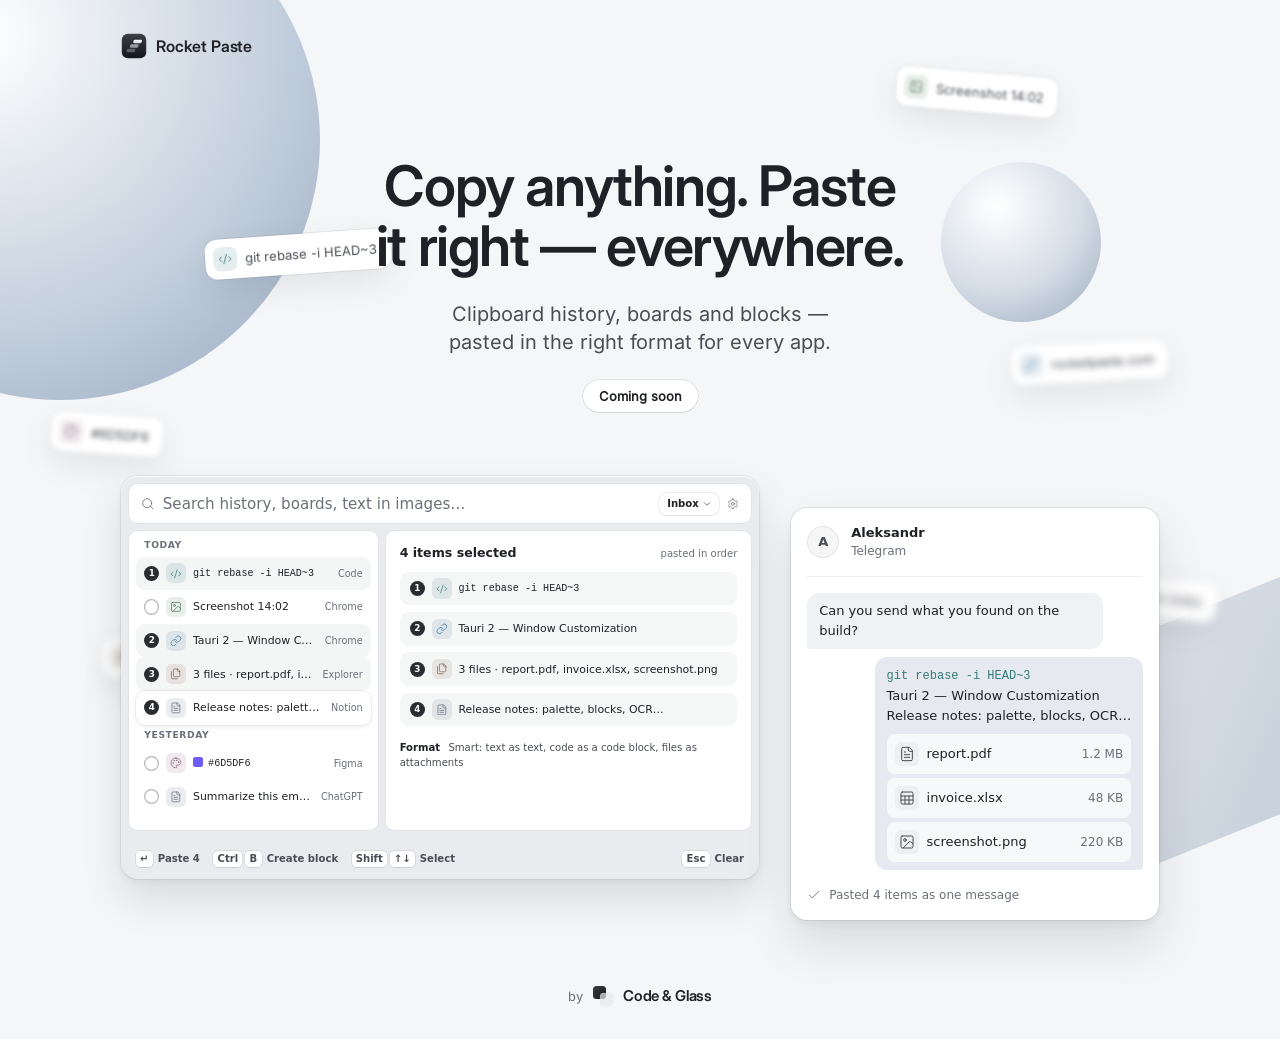
==== commit 6872e032: "Placeholder page: Inter Display, background objects and copied cards Back to Inter Display + Inter (" ====
--- a/index.html
+++ b/index.html
@@ -21,15 +21,15 @@
 <meta property="og:image:alt" content="Rocket Paste. Copy anything. Paste it right — everywhere. By Code &amp; Glass.">
 <meta name="twitter:card" content="summary_large_image">
 <meta name="twitter:image" content="https://updates.rocketpaste.com/assets/og.png">
-<link rel="preload" href="/assets/onest-600.woff2" as="font" type="font/woff2" crossorigin>
+<link rel="preload" href="/assets/inter-display-600.woff2" as="font" type="font/woff2" crossorigin>
 <link rel="stylesheet" href="/assets/style.css">
 </head>
-<body>
-<header class="brand"><svg width="28" height="28" viewBox="0 0 256 256" aria-hidden="true"><defs><linearGradient id="tb" x1="0" y1="0" x2="0" y2="1"><stop offset="0" stop-color="#3B3E46"/><stop offset="1" stop-color="#141519"/></linearGradient><linearGradient id="ps" x1="0" y1="0" x2="0" y2="1"><stop offset="0" stop-color="#fff"/><stop offset="1" stop-color="#D9DDE4"/></linearGradient></defs><rect x="16" y="16" width="224" height="224" rx="56" fill="url(#tb)"/><rect x="17.5" y="17.5" width="221" height="221" rx="54.5" fill="none" stroke="#fff" stroke-opacity=".22" stroke-width="3"/><g transform="translate(44 44) scale(7)"><g transform="translate(4.8 0) skewX(-14)"><rect x="2" y="15.6" width="11" height="4.6" rx="1.5" fill="#EDEFF3" fill-opacity=".3"/><rect x="5" y="9.7" width="11" height="4.6" rx="1.5" fill="#EDEFF3" fill-opacity=".58"/><rect x="8" y="3.8" width="11" height="4.6" rx="1.5" fill="url(#ps)"/></g></g></svg><span>Rocket Paste</span></header>
+<body class="bg-a bg-c">
+<div class="bgx" aria-hidden="true"><i class="o1"></i><i class="o2"></i><i class="o3"></i><div class="clip" style="left:16%;top:26%;filter:blur(0px);transform:rotate(-4deg)"><span class="ti t-code"><svg class="i" width="14" height="14" viewBox="0 0 24 24" aria-hidden="true"><path d="m18 16 4-4-4-4"/><path d="m6 8-4 4 4 4"/><path d="m14.5 4-5 16"/></svg></span>git rebase -i HEAD~3</div><div class="clip" style="left:70%;top:8%;filter:blur(1.5px);transform:rotate(5deg)"><span class="ti t-image"><svg class="i" width="14" height="14" viewBox="0 0 24 24" aria-hidden="true"><rect width="18" height="18" x="3" y="3" rx="2" ry="2"/><circle cx="9" cy="9" r="2"/><path d="m21 15-3.086-3.086a2 2 0 0 0-2.828 0L6 21"/></svg></span>Screenshot 14:02</div><div class="clip" style="left:79%;top:38%;filter:blur(3px);transform:rotate(-3deg)"><span class="ti t-link"><svg class="i" width="14" height="14" viewBox="0 0 24 24" aria-hidden="true"><path d="M10 13a5 5 0 0 0 7.54.54l3-3a5 5 0 0 0-7.07-7.07l-1.72 1.71"/><path d="M14 11a5 5 0 0 0-7.54-.54l-3 3a5 5 0 0 0 7.07 7.07l1.71-1.71"/></svg></span>rocketpaste.com</div><div class="clip" style="left:4%;top:46%;filter:blur(2.5px);transform:rotate(4deg)"><span class="ti t-color"><svg class="i" width="14" height="14" viewBox="0 0 24 24" aria-hidden="true"><circle cx="13.5" cy="6.5" r=".5" fill="currentColor"/><circle cx="17.5" cy="10.5" r=".5" fill="currentColor"/><circle cx="8.5" cy="7.5" r=".5" fill="currentColor"/><circle cx="6.5" cy="12.5" r=".5" fill="currentColor"/><path d="M12 2C6.5 2 2 6.5 2 12s4.5 10 10 10c.926 0 1.648-.746 1.648-1.688 0-.437-.18-.835-.437-1.125-.29-.289-.438-.652-.438-1.125a1.64 1.64 0 0 1 1.668-1.668h1.996c3.051 0 5.555-2.503 5.555-5.554C21.965 6.012 17.461 2 12 2z"/></svg></span>#6D5DF6</div><div class="clip" style="left:8%;top:70%;filter:blur(4px);transform:rotate(-6deg)"><span class="ti t-file"><svg class="i" width="14" height="14" viewBox="0 0 24 24" aria-hidden="true"><path d="M20 7h-3a2 2 0 0 1-2-2V2"/><path d="M9 18a2 2 0 0 1-2-2V4a2 2 0 0 1 2-2h7l4 4v10a2 2 0 0 1-2 2Z"/><path d="M3 7.6v12.8A1.6 1.6 0 0 0 4.6 22h9.8"/></svg></span>report.pdf · 1.2 MB</div><div class="clip" style="left:84%;top:64%;filter:blur(5px);transform:rotate(6deg)"><span class="ti t-text"><svg class="i" width="14" height="14" viewBox="0 0 24 24" aria-hidden="true"><path d="M15 2H6a2 2 0 0 0-2 2v16a2 2 0 0 0 2 2h12a2 2 0 0 0 2-2V7Z"/><path d="M14 2v4a2 2 0 0 0 2 2h4"/><path d="M10 9H8"/><path d="M16 13H8"/><path d="M16 17H8"/></svg></span>Release notes</div></div><header class="brand"><svg width="28" height="28" viewBox="0 0 256 256" aria-hidden="true"><defs><linearGradient id="tb" x1="0" y1="0" x2="0" y2="1"><stop offset="0" stop-color="#3B3E46"/><stop offset="1" stop-color="#141519"/></linearGradient><linearGradient id="ps" x1="0" y1="0" x2="0" y2="1"><stop offset="0" stop-color="#fff"/><stop offset="1" stop-color="#D9DDE4"/></linearGradient></defs><rect x="16" y="16" width="224" height="224" rx="56" fill="url(#tb)"/><rect x="17.5" y="17.5" width="221" height="221" rx="54.5" fill="none" stroke="#fff" stroke-opacity=".22" stroke-width="3"/><g transform="translate(44 44) scale(7)"><g transform="translate(4.8 0) skewX(-14)"><rect x="2" y="15.6" width="11" height="4.6" rx="1.5" fill="#EDEFF3" fill-opacity=".3"/><rect x="5" y="9.7" width="11" height="4.6" rx="1.5" fill="#EDEFF3" fill-opacity=".58"/><rect x="8" y="3.8" width="11" height="4.6" rx="1.5" fill="url(#ps)"/></g></g></svg><span>Rocket Paste</span></header>
 <main>
 <h1>Copy anything. Paste it right — everywhere.</h1>
 <p class="lead">Clipboard history, boards and blocks — pasted in the right format for every app.</p>
-<p class="soon">Coming soon</p>
+<p class="soon"><span>Coming soon</span></p>
 <p class="sr">Illustration: the Rocket Paste palette with four selected items, and a Telegram chat where they were pasted as one message with three attached files.</p>
 <div class="mock" aria-hidden="true"><div class="pal">
 <div class="sh top"><svg class="i" width="16" height="16" viewBox="0 0 24 24" aria-hidden="true"><circle cx="11" cy="11" r="8"/><path d="m21 21-4.3-4.3"/></svg><span class="q">Search history, boards, text in images…</span><span class="chip">Inbox <svg class="i" width="12" height="12" viewBox="0 0 24 24" aria-hidden="true"><path d="m6 9 6 6 6-6"/></svg></span><svg class="i" width="14" height="14" viewBox="0 0 24 24" aria-hidden="true"><path d="M12.22 2h-.44a2 2 0 0 0-2 2v.18a2 2 0 0 1-1 1.73l-.43.25a2 2 0 0 1-2 0l-.15-.08a2 2 0 0 0-2.73.73l-.22.38a2 2 0 0 0 .73 2.73l.15.1a2 2 0 0 1 1 1.72v.51a2 2 0 0 1-1 1.74l-.15.09a2 2 0 0 0-.73 2.73l.22.38a2 2 0 0 0 2.73.73l.15-.08a2 2 0 0 1 2 0l.43.25a2 2 0 0 1 1 1.73V20a2 2 0 0 0 2 2h.44a2 2 0 0 0 2-2v-.18a2 2 0 0 1 1-1.73l.43-.25a2 2 0 0 1 2 0l.15.08a2 2 0 0 0 2.73-.73l.22-.39a2 2 0 0 0-.73-2.73l-.15-.08a2 2 0 0 1-1-1.74v-.5a2 2 0 0 1 1-1.74l.15-.09a2 2 0 0 0 .73-2.73l-.22-.38a2 2 0 0 0-2.73-.73l-.15.08a2 2 0 0 1-2 0l-.43-.25a2 2 0 0 1-1-1.73V4a2 2 0 0 0-2-2z"/><circle cx="12" cy="12" r="3"/></svg></div>
--- a/assets/style.css
+++ b/assets/style.css
@@ -1 +1 @@
-@font-face{font-family:"Onest";src:url(/assets/onest-600.woff2) format("woff2");font-weight:600;font-display:swap}@font-face{font-family:"Onest";src:url(/assets/onest-400.woff2) format("woff2");font-weight:400;font-display:swap}:root{color-scheme:light dark;--bg:#F5F6F8;--ink-1:#1F2126;--ink-2:#4A4D55;--ink-3:#6B707A;--line:rgb(20 25 35 / .08);--shell:#E9EBEE;--shell-edge:inset 0 1px 0 #fff,0 0 0 1px rgb(0 0 0 / .08);--sheet:#FFFFFF;--field:rgb(20 25 35 / .04);--kbd:#FFFFFF;--kbd-edge:0 0 0 .5px rgb(0 0 0 / .16),0 1px 0 rgb(0 0 0 / .06);--drop:#FFFFFF;--drop-edge:0 0 0 .5px rgb(0 0 0 / .1),0 2px 6px rgb(20 25 35 / .08);--primary:#2A2C31;--on-primary:#FFFFFF;--sel:rgb(20 25 35 / .045);--shadow:0 24px 48px rgb(20 25 35 / .12),0 4px 12px rgb(20 25 35 / .06);--bubble-in:#F0F1F3;--bubble-out:#E6EAF0;--att:rgb(255 255 255 / .7);--t-text:oklch(0.54 0.03 250);--t-image:oklch(0.54 0.07 150);--t-link:oklch(0.54 0.08 240);--t-code:oklch(0.54 0.07 195);--t-file:oklch(0.54 0.05 65);--t-color:oklch(0.54 0.07 340);--cg-a:#3B3E46;--cg-b:#141519;--cg-glass:rgb(232 234 238 / .7);--cg-line:rgb(0 0 0 / .16)}@media (prefers-color-scheme:dark){:root{--bg:#0E0F12;--ink-1:#F4F5F7;--ink-2:#C9CCD2;--ink-3:#9EA3AC;--line:rgb(255 255 255 / .08);--shell:#16171B;--shell-edge:inset 0 1px 0 rgb(255 255 255 / .08),0 0 0 1px rgb(0 0 0 / .6);--sheet:#1F2126;--field:rgb(255 255 255 / .05);--kbd:#2A2C32;--kbd-edge:inset 0 1px 0 rgb(255 255 255 / .08),0 0 0 .5px rgb(0 0 0 / .5);--drop:#2C2E34;--drop-edge:inset 0 1px 0 rgb(255 255 255 / .1),0 0 0 .5px rgb(0 0 0 / .5);--primary:#ECEDF0;--on-primary:#16171B;--sel:rgb(255 255 255 / .05);--shadow:0 24px 48px rgb(0 0 0 / .45),0 4px 12px rgb(0 0 0 / .3);--bubble-in:#24262B;--bubble-out:#2B3038;--att:rgb(255 255 255 / .06);--t-text:oklch(0.80 0.03 250);--t-image:oklch(0.80 0.07 150);--t-link:oklch(0.80 0.08 240);--t-code:oklch(0.80 0.07 195);--t-file:oklch(0.80 0.05 65);--t-color:oklch(0.80 0.07 340);--cg-a:#F1F2F5;--cg-b:#B9BCC4;--cg-glass:rgb(27 28 32 / .55);--cg-line:rgb(0 0 0 / .5)}}*{box-sizing:border-box;margin:0;padding:0}body{min-height:100vh;min-height:100dvh;display:flex;flex-direction:column;align-items:center;padding:32px 24px;background:var(--bg);color:var(--ink-1);font:16px/24px "Onest","Segoe UI Variable","Segoe UI",system-ui,-apple-system,sans-serif;-webkit-font-smoothing:antialiased}.i{fill:none;stroke:currentColor;stroke-width:1.5;stroke-linecap:round;stroke-linejoin:round;flex:none;display:block}.sr{position:absolute;width:1px;height:1px;overflow:hidden;clip:rect(0 0 0 0);white-space:nowrap}.brand{width:100%;max-width:1040px;display:flex;align-items:center;gap:8px;font:600 16px/24px "Onest",system-ui,sans-serif;letter-spacing:-.01em}.brand svg{display:block}main{flex:1;width:100%;max-width:1040px;display:flex;flex-direction:column;align-items:center;text-align:center;padding:96px 0 64px}h1{font:600 56px/60px "Onest",system-ui,sans-serif;letter-spacing:-.02em;max-width:720px;text-wrap:balance}.lead{margin-top:24px;max-width:560px;font-size:20px;line-height:28px;color:var(--ink-2);text-wrap:balance}.soon{margin-top:24px;font-size:12px;line-height:16px;font-weight:400;letter-spacing:.08em;text-transform:uppercase;color:var(--ink-3)}.mock{margin-top:64px;width:100%;display:flex;justify-content:center;align-items:flex-start;gap:32px;text-align:left;user-select:none;-webkit-user-select:none;pointer-events:none;font-family:"Segoe UI Variable","Segoe UI",system-ui,-apple-system,sans-serif;font-size:13px;line-height:18px}.mock *{-webkit-user-drag:none}.mn{font-family:ui-monospace,"Cascadia Mono",Consolas,monospace;font-size:12px}.pal{zoom:.84;width:760px;height:480px;flex:none;border-radius:20px;padding:10px 10px 0;display:flex;flex-direction:column;gap:10px;background:var(--shell);box-shadow:var(--shell-edge),var(--shadow)}.sh{background:var(--sheet);border-radius:10px;box-shadow:0 0 0 .5px var(--line)}.top{height:46px;flex:none;display:flex;align-items:center;gap:10px;padding:0 14px;color:var(--ink-3)}.q{flex:1;min-width:0;font-size:18px;line-height:24px;white-space:nowrap;overflow:hidden;text-overflow:ellipsis}.chip{display:flex;align-items:center;gap:4px;height:26px;padding:0 8px 0 10px;border-radius:8px;font-weight:600;font-size:12px;color:var(--ink-1);background:var(--kbd);box-shadow:var(--kbd-edge)}.bd{flex:1;display:flex;gap:10px;min-height:0}.list{width:296px;flex:none;padding:4px 8px;overflow:hidden}.grp{height:26px;display:flex;align-items:flex-end;padding:0 10px 5px;font-size:11px;font-weight:600;letter-spacing:.06em;text-transform:uppercase;color:var(--ink-3)}.row{height:40px;display:flex;align-items:center;gap:8px;padding:0 10px;border-radius:10px}.row.sel{background:var(--sel)}.row.on{background:var(--drop);box-shadow:var(--drop-edge)}.lb{flex:1;min-width:0;white-space:nowrap;overflow:hidden;text-overflow:ellipsis}.ap{font-size:11.5px;color:var(--ink-3)}.ti{width:24px;height:24px;flex:none;border-radius:7px;display:grid;place-items:center;color:var(--c);background:color-mix(in oklch,var(--c) 13%,transparent)}.t-code{--c:var(--t-code)}.t-link{--c:var(--t-link)}.t-text{--c:var(--t-text)}.t-file{--c:var(--t-file)}.t-color{--c:var(--t-color)}.t-image{--c:var(--t-image)}.num{width:18px;height:18px;flex:none;border-radius:9px;display:grid;place-items:center;font-size:10.5px;font-weight:600;background:var(--primary);color:var(--on-primary);font-variant-numeric:tabular-nums}.ck{width:18px;height:18px;flex:none;border-radius:9px;box-shadow:inset 0 0 0 1.5px var(--ink-3);opacity:.5}.sw{display:inline-block;width:12px;height:12px;border-radius:3px;background:#6D5DF6;vertical-align:-1px;margin-right:6px}.pv{flex:1;min-width:0;padding:16px;display:flex;flex-direction:column;gap:8px}.pvh{display:flex;justify-content:space-between;align-items:baseline;margin-bottom:4px}.pvh b{font-size:15px;line-height:20px;font-weight:600}.pvh span{font-size:12px;color:var(--ink-3)}.stack{display:flex;flex-direction:column;gap:8px}.it{height:40px;display:flex;align-items:center;gap:8px;padding:0 12px;border-radius:10px;background:var(--field)}.meta{margin-top:8px;font-size:12px;color:var(--ink-2)}.meta b{color:var(--ink-1);margin-right:6px}.bar{height:48px;flex:none;display:flex;align-items:center;gap:16px;padding:0 8px;font-size:12px;font-weight:600;color:var(--ink-2)}.bar span{display:flex;align-items:center;gap:6px}.bar .sp{flex:1}kbd{font:600 11px/1 inherit;font-family:inherit;min-width:20px;height:20px;padding:0 5px;border-radius:5px;display:inline-grid;place-items:center;color:var(--ink-2);background:var(--kbd);box-shadow:var(--kbd-edge)}kbd + kbd{margin-left:-3px}.chat{width:368px;flex:none;margin-top:32px;border-radius:16px;padding:16px;background:var(--sheet);box-shadow:0 0 0 1px var(--line),var(--shadow);display:flex;flex-direction:column;gap:16px}.ch{display:flex;align-items:center;gap:12px;padding-bottom:16px;border-bottom:1px solid var(--line)}.ch b{display:block;font-weight:600}.ch small{display:block;font-size:12px;color:var(--ink-3)}.av{width:32px;height:32px;border-radius:16px;display:grid;place-items:center;font-weight:600;background:var(--field);color:var(--ink-2);box-shadow:inset 0 0 0 1px var(--line)}.msgs{display:flex;flex-direction:column;gap:8px}.m{max-width:296px;padding:8px 12px;line-height:20px}.m.in{align-self:flex-start;border-radius:12px 12px 12px 4px;background:var(--bubble-in)}.m.out{align-self:flex-end;border-radius:12px 12px 4px 12px;background:var(--bubble-out)}.cd{color:var(--t-code)}.att{display:flex;align-items:center;gap:8px;height:40px;margin-top:8px;padding:0 8px;border-radius:8px;background:var(--att)}.att + .att{margin-top:4px}.fi{width:24px;height:24px;border-radius:6px;display:grid;place-items:center;background:var(--field);color:var(--ink-2)}.fn{flex:1;min-width:0;overflow:hidden;text-overflow:ellipsis;white-space:nowrap}.fs{font-size:12px;color:var(--ink-3);font-variant-numeric:tabular-nums}.ok{display:flex;align-items:center;gap:8px;font-size:12px;color:var(--ink-3)}.sig{display:flex;align-items:center;gap:8px;font-size:13px;color:var(--ink-3)}.sig .cg{display:block}.cgw{font:600 15px/24px "Onest",system-ui,sans-serif;letter-spacing:-.01em;color:var(--ink-1)}.code{font:600 96px/96px "Onest",system-ui,sans-serif;letter-spacing:-.04em;color:var(--ink-3)}.nf{margin-top:16px;font-size:32px;line-height:40px}.home{margin-top:32px;height:40px;display:inline-flex;align-items:center;padding:0 16px;border-radius:8px;font-size:14px;font-weight:400;text-decoration:none;color:var(--on-primary);background:var(--primary)}.home:focus-visible{outline:2px solid var(--ink-1);outline-offset:2px}@media (max-width:1100px){.mock{flex-direction:column;align-items:center;gap:24px}.chat{margin-top:0}}@media (max-width:720px){main{padding:64px 0 48px}h1{font-size:40px;line-height:44px}.lead{font-size:16px;line-height:24px}.mock{margin-top:48px}.pal{zoom:1;width:100%;max-width:368px;height:auto}.pv,.top>.i:last-child,.bar span:nth-child(3),.bar span:nth-child(5){display:none}.list{width:100%}.q{font-size:15px}.chat{width:100%;max-width:368px}}
+@font-face{font-family:"Inter Display";src:url(/assets/inter-display-600.woff2) format("woff2");font-weight:600;font-display:swap}@font-face{font-family:"Inter Text";src:url(/assets/inter-400.woff2) format("woff2");font-weight:400;font-display:swap}:root{color-scheme:light dark;--bg:#F5F6F8;--ink-1:#1F2126;--ink-2:#4A4D55;--ink-3:#6B707A;--line:rgb(20 25 35 / .08);--shell:#E9EBEE;--shell-edge:inset 0 1px 0 #fff,0 0 0 1px rgb(0 0 0 / .08);--sheet:#FFFFFF;--field:rgb(20 25 35 / .04);--kbd:#FFFFFF;--kbd-edge:0 0 0 .5px rgb(0 0 0 / .16),0 1px 0 rgb(0 0 0 / .06);--drop:#FFFFFF;--drop-edge:0 0 0 .5px rgb(0 0 0 / .1),0 2px 6px rgb(20 25 35 / .08);--primary:#2A2C31;--on-primary:#FFFFFF;--sel:rgb(20 25 35 / .045);--shadow:0 24px 48px rgb(20 25 35 / .12),0 4px 12px rgb(20 25 35 / .06);--bubble-in:#F0F1F3;--bubble-out:#E6EAF0;--att:rgb(255 255 255 / .7);--t-text:oklch(0.54 0.03 250);--t-image:oklch(0.54 0.07 150);--t-link:oklch(0.54 0.08 240);--t-code:oklch(0.54 0.07 195);--t-file:oklch(0.54 0.05 65);--t-color:oklch(0.54 0.07 340);--cg-a:#3B3E46;--cg-b:#141519;--cg-glass:rgb(232 234 238 / .7);--cg-line:rgb(0 0 0 / .16)}@media (prefers-color-scheme:dark){:root{--bg:#0E0F12;--ink-1:#F4F5F7;--ink-2:#C9CCD2;--ink-3:#9EA3AC;--line:rgb(255 255 255 / .08);--shell:#16171B;--shell-edge:inset 0 1px 0 rgb(255 255 255 / .08),0 0 0 1px rgb(0 0 0 / .6);--sheet:#1F2126;--field:rgb(255 255 255 / .05);--kbd:#2A2C32;--kbd-edge:inset 0 1px 0 rgb(255 255 255 / .08),0 0 0 .5px rgb(0 0 0 / .5);--drop:#2C2E34;--drop-edge:inset 0 1px 0 rgb(255 255 255 / .1),0 0 0 .5px rgb(0 0 0 / .5);--primary:#ECEDF0;--on-primary:#16171B;--sel:rgb(255 255 255 / .05);--shadow:0 24px 48px rgb(0 0 0 / .45),0 4px 12px rgb(0 0 0 / .3);--bubble-in:#24262B;--bubble-out:#2B3038;--att:rgb(255 255 255 / .06);--t-text:oklch(0.80 0.03 250);--t-image:oklch(0.80 0.07 150);--t-link:oklch(0.80 0.08 240);--t-code:oklch(0.80 0.07 195);--t-file:oklch(0.80 0.05 65);--t-color:oklch(0.80 0.07 340);--cg-a:#F1F2F5;--cg-b:#B9BCC4;--cg-glass:rgb(27 28 32 / .55);--cg-line:rgb(0 0 0 / .5)}}*{box-sizing:border-box;margin:0;padding:0}body{min-height:100vh;min-height:100dvh;display:flex;flex-direction:column;align-items:center;padding:32px 24px;background:var(--bg);color:var(--ink-1);font:16px/24px "Inter Text","Segoe UI Variable","Segoe UI",system-ui,-apple-system,sans-serif;-webkit-font-smoothing:antialiased}.i{fill:none;stroke:currentColor;stroke-width:1.5;stroke-linecap:round;stroke-linejoin:round;flex:none;display:block}.sr{position:absolute;width:1px;height:1px;overflow:hidden;clip:rect(0 0 0 0);white-space:nowrap}.brand{width:100%;max-width:1040px;display:flex;align-items:center;gap:8px;font:600 16px/24px "Inter Display",system-ui,sans-serif;letter-spacing:-.01em}.brand svg{display:block}main{flex:1;width:100%;max-width:1040px;display:flex;flex-direction:column;align-items:center;text-align:center;padding:96px 0 64px}h1{font:600 56px/60px "Inter Display",system-ui,sans-serif;letter-spacing:-.025em;max-width:720px;text-wrap:balance}.lead{margin-top:24px;max-width:560px;font-size:20px;line-height:28px;color:var(--ink-2);text-wrap:balance}.soon{margin-top:24px}.soon span{display:inline-flex;align-items:center;height:32px;padding:0 16px;border-radius:16px;font-size:13px;line-height:16px;font-weight:600;color:var(--ink-1);background:var(--kbd);box-shadow:var(--kbd-edge)}.mock{margin-top:64px;width:100%;display:flex;justify-content:center;align-items:flex-start;gap:32px;text-align:left;user-select:none;-webkit-user-select:none;pointer-events:none;font-family:"Segoe UI Variable","Segoe UI",system-ui,-apple-system,sans-serif;font-size:13px;line-height:18px}.mock *{-webkit-user-drag:none}.mn{font-family:ui-monospace,"Cascadia Mono",Consolas,monospace;font-size:12px}.pal{zoom:.84;width:760px;height:480px;flex:none;border-radius:20px;padding:10px 10px 0;display:flex;flex-direction:column;gap:10px;background:var(--shell);box-shadow:var(--shell-edge),var(--shadow)}.sh{background:var(--sheet);border-radius:10px;box-shadow:0 0 0 .5px var(--line)}.top{height:46px;flex:none;display:flex;align-items:center;gap:10px;padding:0 14px;color:var(--ink-3)}.q{flex:1;min-width:0;font-size:18px;line-height:24px;white-space:nowrap;overflow:hidden;text-overflow:ellipsis}.chip{display:flex;align-items:center;gap:4px;height:26px;padding:0 8px 0 10px;border-radius:8px;font-weight:600;font-size:12px;color:var(--ink-1);background:var(--kbd);box-shadow:var(--kbd-edge)}.bd{flex:1;display:flex;gap:10px;min-height:0}.list{width:296px;flex:none;padding:4px 8px;overflow:hidden}.grp{height:26px;display:flex;align-items:flex-end;padding:0 10px 5px;font-size:11px;font-weight:600;letter-spacing:.06em;text-transform:uppercase;color:var(--ink-3)}.row{height:40px;display:flex;align-items:center;gap:8px;padding:0 10px;border-radius:10px}.row.sel{background:var(--sel)}.row.on{background:var(--drop);box-shadow:var(--drop-edge)}.lb{flex:1;min-width:0;white-space:nowrap;overflow:hidden;text-overflow:ellipsis}.ap{font-size:11.5px;color:var(--ink-3)}.ti{width:24px;height:24px;flex:none;border-radius:7px;display:grid;place-items:center;color:var(--c);background:color-mix(in oklch,var(--c) 13%,transparent)}.t-code{--c:var(--t-code)}.t-link{--c:var(--t-link)}.t-text{--c:var(--t-text)}.t-file{--c:var(--t-file)}.t-color{--c:var(--t-color)}.t-image{--c:var(--t-image)}.num{width:18px;height:18px;flex:none;border-radius:9px;display:grid;place-items:center;font-size:10.5px;font-weight:600;background:var(--primary);color:var(--on-primary);font-variant-numeric:tabular-nums}.ck{width:18px;height:18px;flex:none;border-radius:9px;box-shadow:inset 0 0 0 1.5px var(--ink-3);opacity:.5}.sw{display:inline-block;width:12px;height:12px;border-radius:3px;background:#6D5DF6;vertical-align:-1px;margin-right:6px}.pv{flex:1;min-width:0;padding:16px;display:flex;flex-direction:column;gap:8px}.pvh{display:flex;justify-content:space-between;align-items:baseline;margin-bottom:4px}.pvh b{font-size:15px;line-height:20px;font-weight:600}.pvh span{font-size:12px;color:var(--ink-3)}.stack{display:flex;flex-direction:column;gap:8px}.it{height:40px;display:flex;align-items:center;gap:8px;padding:0 12px;border-radius:10px;background:var(--field)}.meta{margin-top:8px;font-size:12px;color:var(--ink-2)}.meta b{color:var(--ink-1);margin-right:6px}.bar{height:48px;flex:none;display:flex;align-items:center;gap:16px;padding:0 8px;font-size:12px;font-weight:600;color:var(--ink-2)}.bar span{display:flex;align-items:center;gap:6px}.bar .sp{flex:1}kbd{font:600 11px/1 inherit;font-family:inherit;min-width:20px;height:20px;padding:0 5px;border-radius:5px;display:inline-grid;place-items:center;color:var(--ink-2);background:var(--kbd);box-shadow:var(--kbd-edge)}kbd + kbd{margin-left:-3px}.chat{width:368px;flex:none;margin-top:32px;border-radius:16px;padding:16px;background:var(--sheet);box-shadow:0 0 0 1px var(--line),var(--shadow);display:flex;flex-direction:column;gap:16px}.ch{display:flex;align-items:center;gap:12px;padding-bottom:16px;border-bottom:1px solid var(--line)}.ch b{display:block;font-weight:600}.ch small{display:block;font-size:12px;color:var(--ink-3)}.av{width:32px;height:32px;border-radius:16px;display:grid;place-items:center;font-weight:600;background:var(--field);color:var(--ink-2);box-shadow:inset 0 0 0 1px var(--line)}.msgs{display:flex;flex-direction:column;gap:8px}.m{max-width:296px;padding:8px 12px;line-height:20px}.m.in{align-self:flex-start;border-radius:12px 12px 12px 4px;background:var(--bubble-in)}.m.out{align-self:flex-end;border-radius:12px 12px 4px 12px;background:var(--bubble-out)}.cd{color:var(--t-code)}.att{display:flex;align-items:center;gap:8px;height:40px;margin-top:8px;padding:0 8px;border-radius:8px;background:var(--att)}.att + .att{margin-top:4px}.fi{width:24px;height:24px;border-radius:6px;display:grid;place-items:center;background:var(--field);color:var(--ink-2)}.fn{flex:1;min-width:0;overflow:hidden;text-overflow:ellipsis;white-space:nowrap}.fs{font-size:12px;color:var(--ink-3);font-variant-numeric:tabular-nums}.ok{display:flex;align-items:center;gap:8px;font-size:12px;color:var(--ink-3)}.sig{display:flex;align-items:center;gap:8px;font-size:13px;color:var(--ink-3)}.sig .cg{display:block}.cgw{font:600 15px/24px "Inter Display",system-ui,sans-serif;letter-spacing:-.01em;color:var(--ink-1)}.code{font:600 96px/96px "Inter Display",system-ui,sans-serif;letter-spacing:-.04em;color:var(--ink-3)}.nf{margin-top:16px;font-size:32px;line-height:40px}.home{margin-top:32px;height:40px;display:inline-flex;align-items:center;padding:0 16px;border-radius:8px;font-size:14px;font-weight:400;text-decoration:none;color:var(--on-primary);background:var(--primary)}.home:focus-visible{outline:2px solid var(--ink-1);outline-offset:2px}@media (max-width:1100px){.mock{flex-direction:column;align-items:center;gap:24px}.chat{margin-top:0}}@media (max-width:720px){html,body{overflow-x:clip}body{padding:24px 16px}main{padding:64px 0 48px}h1{font-size:40px;line-height:44px}.lead{font-size:16px;line-height:24px}.mock{margin-top:48px;align-items:center}.pal{display:none}.chat{width:100%;max-width:368px;align-self:center}}.bgx{position:fixed;inset:0;z-index:-1;overflow:hidden;pointer-events:none}.bgx i{position:absolute;display:block}.bg-a .o1{width:520px;height:520px;left:-200px;top:-120px;border-radius:50%;background:var(--o1)}.bg-a .o2{width:560px;height:220px;right:-180px;bottom:6%;border-radius:110px;transform:rotate(-22deg);background:var(--o2)}.bg-a .o3{width:160px;height:160px;right:14%;top:18%;border-radius:50%;background:var(--o3)}.clip{position:absolute;display:flex;align-items:center;gap:8px;height:40px;padding:0 14px 0 8px;border-radius:12px;font-size:13px;white-space:nowrap;color:var(--ink-2);background:var(--sheet);box-shadow:0 0 0 1px var(--line),0 12px 32px rgb(0 0 0 / .08)}:root{--o1:radial-gradient(circle at 35% 30%,#fff,#c3cfdd 60%,#93a5bc);--o2:linear-gradient(135deg,#eef1f5,#b9c4d2);--o3:radial-gradient(circle at 35% 28%,#fff,#d4dce6 55%,#9aaabd)}@media (prefers-color-scheme:dark){:root{--o1:radial-gradient(circle at 35% 30%,#4b5a74,#1a2232 55%,#0a0d14);--o2:linear-gradient(135deg,#3b4c55,#10181d);--o3:radial-gradient(circle at 35% 28%,#f2f4f7,#8d939d 45%,#2a2d33 80%)}}@media (max-width:720px){.bg-c .clip{display:none}.bg-a .o1{width:300px;height:300px;left:-150px;top:-80px}.bg-a .o3{display:none}}
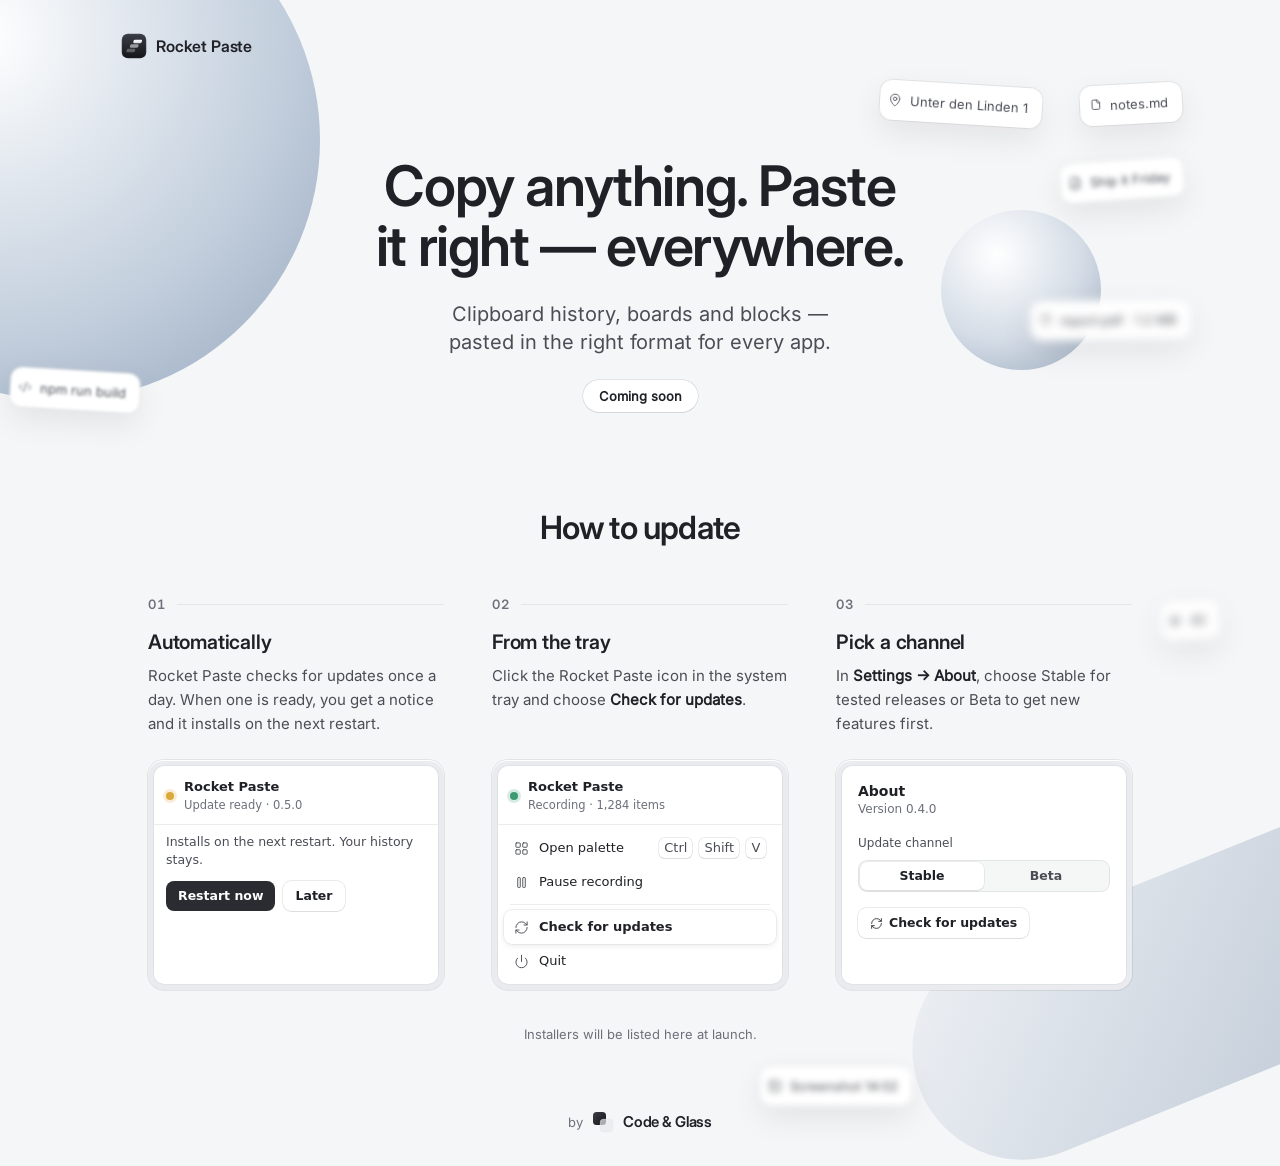
==== commit da9adc90: "Placeholder page: How to update, randomized copied cards Product mock replaced by three update steps" ====
--- a/index.html
+++ b/index.html
@@ -25,27 +25,12 @@
 <link rel="stylesheet" href="/assets/style.css">
 </head>
 <body class="bg-a bg-c">
-<div class="bgx" aria-hidden="true"><i class="o1"></i><i class="o2"></i><i class="o3"></i><div class="clip" style="left:16%;top:26%;filter:blur(0px);transform:rotate(-4deg)"><span class="ti t-code"><svg class="i" width="14" height="14" viewBox="0 0 24 24" aria-hidden="true"><path d="m18 16 4-4-4-4"/><path d="m6 8-4 4 4 4"/><path d="m14.5 4-5 16"/></svg></span>git rebase -i HEAD~3</div><div class="clip" style="left:70%;top:8%;filter:blur(1.5px);transform:rotate(5deg)"><span class="ti t-image"><svg class="i" width="14" height="14" viewBox="0 0 24 24" aria-hidden="true"><rect width="18" height="18" x="3" y="3" rx="2" ry="2"/><circle cx="9" cy="9" r="2"/><path d="m21 15-3.086-3.086a2 2 0 0 0-2.828 0L6 21"/></svg></span>Screenshot 14:02</div><div class="clip" style="left:79%;top:38%;filter:blur(3px);transform:rotate(-3deg)"><span class="ti t-link"><svg class="i" width="14" height="14" viewBox="0 0 24 24" aria-hidden="true"><path d="M10 13a5 5 0 0 0 7.54.54l3-3a5 5 0 0 0-7.07-7.07l-1.72 1.71"/><path d="M14 11a5 5 0 0 0-7.54-.54l-3 3a5 5 0 0 0 7.07 7.07l1.71-1.71"/></svg></span>rocketpaste.com</div><div class="clip" style="left:4%;top:46%;filter:blur(2.5px);transform:rotate(4deg)"><span class="ti t-color"><svg class="i" width="14" height="14" viewBox="0 0 24 24" aria-hidden="true"><circle cx="13.5" cy="6.5" r=".5" fill="currentColor"/><circle cx="17.5" cy="10.5" r=".5" fill="currentColor"/><circle cx="8.5" cy="7.5" r=".5" fill="currentColor"/><circle cx="6.5" cy="12.5" r=".5" fill="currentColor"/><path d="M12 2C6.5 2 2 6.5 2 12s4.5 10 10 10c.926 0 1.648-.746 1.648-1.688 0-.437-.18-.835-.437-1.125-.29-.289-.438-.652-.438-1.125a1.64 1.64 0 0 1 1.668-1.668h1.996c3.051 0 5.555-2.503 5.555-5.554C21.965 6.012 17.461 2 12 2z"/></svg></span>#6D5DF6</div><div class="clip" style="left:8%;top:70%;filter:blur(4px);transform:rotate(-6deg)"><span class="ti t-file"><svg class="i" width="14" height="14" viewBox="0 0 24 24" aria-hidden="true"><path d="M20 7h-3a2 2 0 0 1-2-2V2"/><path d="M9 18a2 2 0 0 1-2-2V4a2 2 0 0 1 2-2h7l4 4v10a2 2 0 0 1-2 2Z"/><path d="M3 7.6v12.8A1.6 1.6 0 0 0 4.6 22h9.8"/></svg></span>report.pdf · 1.2 MB</div><div class="clip" style="left:84%;top:64%;filter:blur(5px);transform:rotate(6deg)"><span class="ti t-text"><svg class="i" width="14" height="14" viewBox="0 0 24 24" aria-hidden="true"><path d="M15 2H6a2 2 0 0 0-2 2v16a2 2 0 0 0 2 2h12a2 2 0 0 0 2-2V7Z"/><path d="M14 2v4a2 2 0 0 0 2 2h4"/><path d="M10 9H8"/><path d="M16 13H8"/><path d="M16 17H8"/></svg></span>Release notes</div></div><header class="brand"><svg width="28" height="28" viewBox="0 0 256 256" aria-hidden="true"><defs><linearGradient id="tb" x1="0" y1="0" x2="0" y2="1"><stop offset="0" stop-color="#3B3E46"/><stop offset="1" stop-color="#141519"/></linearGradient><linearGradient id="ps" x1="0" y1="0" x2="0" y2="1"><stop offset="0" stop-color="#fff"/><stop offset="1" stop-color="#D9DDE4"/></linearGradient></defs><rect x="16" y="16" width="224" height="224" rx="56" fill="url(#tb)"/><rect x="17.5" y="17.5" width="221" height="221" rx="54.5" fill="none" stroke="#fff" stroke-opacity=".22" stroke-width="3"/><g transform="translate(44 44) scale(7)"><g transform="translate(4.8 0) skewX(-14)"><rect x="2" y="15.6" width="11" height="4.6" rx="1.5" fill="#EDEFF3" fill-opacity=".3"/><rect x="5" y="9.7" width="11" height="4.6" rx="1.5" fill="#EDEFF3" fill-opacity=".58"/><rect x="8" y="3.8" width="11" height="4.6" rx="1.5" fill="url(#ps)"/></g></g></svg><span>Rocket Paste</span></header>
+<div class="bgx" aria-hidden="true"><i class="o1"></i><i class="o2"></i><i class="o3"></i><div class="clip" style="left:calc(50% + -630px);top:180px;filter:blur(0px);transform:rotate(-4deg)"><span class="ti t-code"><svg class="i" width="14" height="14" viewBox="0 0 24 24"><path d="m18 16 4-4-4-4M6 8l-4 4 4 4M14.5 4l-5 16"/></svg></span>git rebase -i HEAD~3</div><div class="clip" style="left:calc(50% + 300px);top:84px;filter:blur(1.5px);transform:rotate(4deg)"><span class="ti t-image"><svg class="i" width="14" height="14" viewBox="0 0 24 24"><rect width="18" height="18" x="3" y="3" rx="2"/><circle cx="9" cy="9" r="2"/><path d="m21 15-3.1-3.1a2 2 0 0 0-2.8 0L6 21"/></svg></span>Screenshot 14:02</div><div class="clip" style="left:calc(50% + -610px);top:250px;filter:blur(3px);transform:rotate(-3deg)"><span class="ti t-link"><svg class="i" width="14" height="14" viewBox="0 0 24 24"><path d="M10 13a5 5 0 0 0 7.54.54l3-3a5 5 0 0 0-7.07-7.07l-1.72 1.71"/><path d="M14 11a5 5 0 0 0-7.54-.54l-3 3a5 5 0 0 0 7.07 7.07l1.71-1.71"/></svg></span>notion.so/release</div><div class="clip" style="left:calc(50% + 420px);top:300px;filter:blur(2.5px);transform:rotate(3deg)"><span class="ti t-color"><svg class="i" width="14" height="14" viewBox="0 0 24 24"><circle cx="12" cy="12" r="9"/><circle cx="12" cy="12" r="3"/></svg></span>#6D5DF6</div><div class="clip" style="left:calc(50% + -560px);top:440px;filter:blur(4px);transform:rotate(-5deg)"><span class="ti t-file"><svg class="i" width="14" height="14" viewBox="0 0 24 24"><path d="M20 7h-3a2 2 0 0 1-2-2V2"/><path d="M9 18a2 2 0 0 1-2-2V4a2 2 0 0 1 2-2h7l4 4v10a2 2 0 0 1-2 2Z"/></svg></span>report.pdf · 1.2 MB</div><div class="clip" style="left:calc(50% + 200px);top:440px;filter:blur(1.5px);transform:rotate(3deg)"><span class="ti t-file"><svg class="i" width="14" height="14" viewBox="0 0 24 24"><path d="M20 10c0 5-5.5 10.2-7.4 11.8a1 1 0 0 1-1.2 0C9.5 20.2 4 15 4 10a8 8 0 0 1 16 0"/><circle cx="12" cy="10" r="3"/></svg></span>Unter den Linden 1</div><div class="clip" style="left:calc(50% + 300px);top:1066px;filter:blur(3px);transform:rotate(-4deg)"><span class="ti t-text"><svg class="i" width="14" height="14" viewBox="0 0 24 24"><path d="M4 9h16M4 15h16M10 3 8 21M16 3l-2 18"/></svg></span>INV-2026-0412</div></div><script>(function(){var b=document.querySelector(".bgx");if(!b||!b.querySelector(".clip"))return;function go(){var I={"t":"<path d=\"M15 2H6a2 2 0 0 0-2 2v16a2 2 0 0 0 2 2h12a2 2 0 0 0 2-2V7Z\"/><path d=\"M14 2v4a2 2 0 0 0 2 2h4M16 13H8M16 17H8\"/>","l":"<path d=\"M10 13a5 5 0 0 0 7.54.54l3-3a5 5 0 0 0-7.07-7.07l-1.72 1.71\"/><path d=\"M14 11a5 5 0 0 0-7.54-.54l-3 3a5 5 0 0 0 7.07 7.07l1.71-1.71\"/>","c":"<path d=\"m18 16 4-4-4-4M6 8l-4 4 4 4M14.5 4l-5 16\"/>","p":"<circle cx=\"12\" cy=\"12\" r=\"9\"/><circle cx=\"12\" cy=\"12\" r=\"3\"/>","a":"<path d=\"M20 10c0 5-5.5 10.2-7.4 11.8a1 1 0 0 1-1.2 0C9.5 20.2 4 15 4 10a8 8 0 0 1 16 0\"/><circle cx=\"12\" cy=\"10\" r=\"3\"/>","n":"<path d=\"M4 9h16M4 15h16M10 3 8 21M16 3l-2 18\"/>","i":"<rect width=\"18\" height=\"18\" x=\"3\" y=\"3\" rx=\"2\"/><circle cx=\"9\" cy=\"9\" r=\"2\"/><path d=\"m21 15-3.1-3.1a2 2 0 0 0-2.8 0L6 21\"/>","f":"<path d=\"M20 7h-3a2 2 0 0 1-2-2V2\"/><path d=\"M9 18a2 2 0 0 1-2-2V4a2 2 0 0 1 2-2h7l4 4v10a2 2 0 0 1-2 2Z\"/>"},C={"t":"t-text","l":"t-link","c":"t-code","p":"t-color","a":"t-file","n":"t-text","i":"t-image","f":"t-file"},P=[["t","Meeting at 3:30"],["t","Ship it Friday"],["t","Thanks — looks great"],["t","Q4 roadmap draft"],["l","github.com/rocketpaste"],["l","figma.com/file/…"],["l","notion.so/release"],["l","docs.google.com/…"],["c","git rebase -i HEAD~3"],["c","npm run build"],["c","SELECT * FROM users"],["c","crypto.randomUUID()"],["p","#6D5DF6"],["p","#0EA5E9"],["p","#F97316"],["p","#22C55E"],["a","221B Baker Street"],["a","Unter den Linden 1"],["a","1 Market St, SF"],["n","+1 415 555 0132"],["n","INV-2026-0412"],["n","$1,284.00"],["n","1280 × 720"],["n","42"],["i","Screenshot 14:02"],["i","photo_0412.jpg"],["f","report.pdf · 1.2 MB"],["f","invoice.xlsx · 48 KB"],["f","notes.md"],["c","cargo test"]],Z=[[240,84],[440,84],[-630,160],[-600,160],[390,160],[420,160],[-630,230],[-600,230],[390,230],[420,230],[-630,300],[-600,300],[390,300],[420,300],[-630,370],[-600,370],[390,370],[420,370],[-560,440],[-380,440],[200,440],[380,440],[-560,1066],[-380,1066],[120,1066],[300,1066],[-760,600],[-720,600],[520,600],[560,600],[-760,664],[-720,664],[520,664],[560,664],[-760,728],[-720,728],[520,728],[560,728],[-760,792],[-720,792],[520,792],[560,792],[-760,856],[-720,856],[520,856],[560,856],[-760,920],[-720,920],[520,920],[560,920],[-760,984],[-720,984],[520,984],[560,984]];b.querySelectorAll(".clip").forEach(function(e){e.remove()});var K=[];document.querySelectorAll(".brand svg,.brand span,.soon span,.step,.later,.sig>*").forEach(function(e){K.push(e.getBoundingClientRect())});document.querySelectorAll("h1,h2,.lead").forEach(function(e){var g=document.createRange();g.selectNodeContents(e);[].forEach.call(g.getClientRects(),function(x){K.push(x)})});var W=innerWidth,R=function(a){return a.splice(Math.floor(Math.random()*a.length),1)[0]},B=[0,0,1.5,2.5,3,4,5].sort(function(){return Math.random()-.5}),n=0;while(Z.length&&n<7){var z=R(Z),p=R(P),d=document.createElement("div");d.className="clip";d.style.cssText="left:calc(50% + "+z[0]+"px);top:"+z[1]+"px;filter:blur("+B[n]+"px);transform:rotate("+(Math.random()*10-5).toFixed(1)+"deg)";d.innerHTML='<span class="ti '+C[p[0]]+'"><svg class="i" width="14" height="14" viewBox="0 0 24 24">'+I[p[0]]+"</svg></span>";d.appendChild(document.createTextNode(p[1]));b.appendChild(d);var a=d.getBoundingClientRect();if(!a.width||a.left<8||a.right>W-8||K.some(function(k){return a.left<k.right+16&&a.right>k.left-16&&a.top<k.bottom+16&&a.bottom>k.top-16}))d.remove();else{n++;K.push(a)}}}document.fonts?document.fonts.ready.then(go):go()})();</script><header class="brand"><svg width="28" height="28" viewBox="0 0 256 256" aria-hidden="true"><defs><linearGradient id="tb" x1="0" y1="0" x2="0" y2="1"><stop offset="0" stop-color="#3B3E46"/><stop offset="1" stop-color="#141519"/></linearGradient><linearGradient id="ps" x1="0" y1="0" x2="0" y2="1"><stop offset="0" stop-color="#fff"/><stop offset="1" stop-color="#D9DDE4"/></linearGradient></defs><rect x="16" y="16" width="224" height="224" rx="56" fill="url(#tb)"/><rect x="17.5" y="17.5" width="221" height="221" rx="54.5" fill="none" stroke="#fff" stroke-opacity=".22" stroke-width="3"/><g transform="translate(44 44) scale(7)"><g transform="translate(4.8 0) skewX(-14)"><rect x="2" y="15.6" width="11" height="4.6" rx="1.5" fill="#EDEFF3" fill-opacity=".3"/><rect x="5" y="9.7" width="11" height="4.6" rx="1.5" fill="#EDEFF3" fill-opacity=".58"/><rect x="8" y="3.8" width="11" height="4.6" rx="1.5" fill="url(#ps)"/></g></g></svg><span>Rocket Paste</span></header>
 <main>
 <h1>Copy anything. Paste it right — everywhere.</h1>
 <p class="lead">Clipboard history, boards and blocks — pasted in the right format for every app.</p>
 <p class="soon"><span>Coming soon</span></p>
-<p class="sr">Illustration: the Rocket Paste palette with four selected items, and a Telegram chat where they were pasted as one message with three attached files.</p>
-<div class="mock" aria-hidden="true"><div class="pal">
-<div class="sh top"><svg class="i" width="16" height="16" viewBox="0 0 24 24" aria-hidden="true"><circle cx="11" cy="11" r="8"/><path d="m21 21-4.3-4.3"/></svg><span class="q">Search history, boards, text in images…</span><span class="chip">Inbox <svg class="i" width="12" height="12" viewBox="0 0 24 24" aria-hidden="true"><path d="m6 9 6 6 6-6"/></svg></span><svg class="i" width="14" height="14" viewBox="0 0 24 24" aria-hidden="true"><path d="M12.22 2h-.44a2 2 0 0 0-2 2v.18a2 2 0 0 1-1 1.73l-.43.25a2 2 0 0 1-2 0l-.15-.08a2 2 0 0 0-2.73.73l-.22.38a2 2 0 0 0 .73 2.73l.15.1a2 2 0 0 1 1 1.72v.51a2 2 0 0 1-1 1.74l-.15.09a2 2 0 0 0-.73 2.73l.22.38a2 2 0 0 0 2.73.73l.15-.08a2 2 0 0 1 2 0l.43.25a2 2 0 0 1 1 1.73V20a2 2 0 0 0 2 2h.44a2 2 0 0 0 2-2v-.18a2 2 0 0 1 1-1.73l.43-.25a2 2 0 0 1 2 0l.15.08a2 2 0 0 0 2.73-.73l.22-.39a2 2 0 0 0-.73-2.73l-.15-.08a2 2 0 0 1-1-1.74v-.5a2 2 0 0 1 1-1.74l.15-.09a2 2 0 0 0 .73-2.73l-.22-.38a2 2 0 0 0-2.73-.73l-.15.08a2 2 0 0 1-2 0l-.43-.25a2 2 0 0 1-1-1.73V4a2 2 0 0 0-2-2z"/><circle cx="12" cy="12" r="3"/></svg></div>
-<div class="bd"><div class="sh list"><div class="grp">Today</div><div class="row sel"><span class="num">1</span><span class="ti t-code"><svg class="i" width="14" height="14" viewBox="0 0 24 24" aria-hidden="true"><path d="m18 16 4-4-4-4"/><path d="m6 8-4 4 4 4"/><path d="m14.5 4-5 16"/></svg></span><span class="lb"><span class="mn">git rebase -i HEAD~3</span></span><span class="ap">Code</span></div><div class="row"><span class="ck"></span><span class="ti t-image"><svg class="i" width="14" height="14" viewBox="0 0 24 24" aria-hidden="true"><rect width="18" height="18" x="3" y="3" rx="2" ry="2"/><circle cx="9" cy="9" r="2"/><path d="m21 15-3.086-3.086a2 2 0 0 0-2.828 0L6 21"/></svg></span><span class="lb">Screenshot 14:02</span><span class="ap">Chrome</span></div><div class="row sel"><span class="num">2</span><span class="ti t-link"><svg class="i" width="14" height="14" viewBox="0 0 24 24" aria-hidden="true"><path d="M10 13a5 5 0 0 0 7.54.54l3-3a5 5 0 0 0-7.07-7.07l-1.72 1.71"/><path d="M14 11a5 5 0 0 0-7.54-.54l-3 3a5 5 0 0 0 7.07 7.07l1.71-1.71"/></svg></span><span class="lb">Tauri 2 — Window Customization</span><span class="ap">Chrome</span></div><div class="row sel"><span class="num">3</span><span class="ti t-file"><svg class="i" width="14" height="14" viewBox="0 0 24 24" aria-hidden="true"><path d="M20 7h-3a2 2 0 0 1-2-2V2"/><path d="M9 18a2 2 0 0 1-2-2V4a2 2 0 0 1 2-2h7l4 4v10a2 2 0 0 1-2 2Z"/><path d="M3 7.6v12.8A1.6 1.6 0 0 0 4.6 22h9.8"/></svg></span><span class="lb">3 files · report.pdf, invoice.xlsx…</span><span class="ap">Explorer</span></div><div class="row sel on"><span class="num">4</span><span class="ti t-text"><svg class="i" width="14" height="14" viewBox="0 0 24 24" aria-hidden="true"><path d="M15 2H6a2 2 0 0 0-2 2v16a2 2 0 0 0 2 2h12a2 2 0 0 0 2-2V7Z"/><path d="M14 2v4a2 2 0 0 0 2 2h4"/><path d="M10 9H8"/><path d="M16 13H8"/><path d="M16 17H8"/></svg></span><span class="lb">Release notes: palette, blocks, OCR…</span><span class="ap">Notion</span></div><div class="grp">Yesterday</div><div class="row"><span class="ck"></span><span class="ti t-color"><svg class="i" width="14" height="14" viewBox="0 0 24 24" aria-hidden="true"><circle cx="13.5" cy="6.5" r=".5" fill="currentColor"/><circle cx="17.5" cy="10.5" r=".5" fill="currentColor"/><circle cx="8.5" cy="7.5" r=".5" fill="currentColor"/><circle cx="6.5" cy="12.5" r=".5" fill="currentColor"/><path d="M12 2C6.5 2 2 6.5 2 12s4.5 10 10 10c.926 0 1.648-.746 1.648-1.688 0-.437-.18-.835-.437-1.125-.29-.289-.438-.652-.438-1.125a1.64 1.64 0 0 1 1.668-1.668h1.996c3.051 0 5.555-2.503 5.555-5.554C21.965 6.012 17.461 2 12 2z"/></svg></span><span class="lb"><i class="sw"></i><span class="mn">#6D5DF6</span></span><span class="ap">Figma</span></div><div class="row"><span class="ck"></span><span class="ti t-text"><svg class="i" width="14" height="14" viewBox="0 0 24 24" aria-hidden="true"><path d="M15 2H6a2 2 0 0 0-2 2v16a2 2 0 0 0 2 2h12a2 2 0 0 0 2-2V7Z"/><path d="M14 2v4a2 2 0 0 0 2 2h4"/><path d="M10 9H8"/><path d="M16 13H8"/><path d="M16 17H8"/></svg></span><span class="lb">Summarize this email in 3 bullet points…</span><span class="ap">ChatGPT</span></div></div>
-<div class="sh pv"><div class="pvh"><b>4 items selected</b><span>pasted in order</span></div><div class="stack"><div class="it"><span class="num">1</span><span class="ti t-code"><svg class="i" width="14" height="14" viewBox="0 0 24 24" aria-hidden="true"><path d="m18 16 4-4-4-4"/><path d="m6 8-4 4 4 4"/><path d="m14.5 4-5 16"/></svg></span><span class="lb"><span class="mn">git rebase -i HEAD~3</span></span></div><div class="it"><span class="num">2</span><span class="ti t-link"><svg class="i" width="14" height="14" viewBox="0 0 24 24" aria-hidden="true"><path d="M10 13a5 5 0 0 0 7.54.54l3-3a5 5 0 0 0-7.07-7.07l-1.72 1.71"/><path d="M14 11a5 5 0 0 0-7.54-.54l-3 3a5 5 0 0 0 7.07 7.07l1.71-1.71"/></svg></span><span class="lb">Tauri 2 — Window Customization</span></div><div class="it"><span class="num">3</span><span class="ti t-file"><svg class="i" width="14" height="14" viewBox="0 0 24 24" aria-hidden="true"><path d="M20 7h-3a2 2 0 0 1-2-2V2"/><path d="M9 18a2 2 0 0 1-2-2V4a2 2 0 0 1 2-2h7l4 4v10a2 2 0 0 1-2 2Z"/><path d="M3 7.6v12.8A1.6 1.6 0 0 0 4.6 22h9.8"/></svg></span><span class="lb">3 files · report.pdf, invoice.xlsx, screenshot.png</span></div><div class="it"><span class="num">4</span><span class="ti t-text"><svg class="i" width="14" height="14" viewBox="0 0 24 24" aria-hidden="true"><path d="M15 2H6a2 2 0 0 0-2 2v16a2 2 0 0 0 2 2h12a2 2 0 0 0 2-2V7Z"/><path d="M14 2v4a2 2 0 0 0 2 2h4"/><path d="M10 9H8"/><path d="M16 13H8"/><path d="M16 17H8"/></svg></span><span class="lb">Release notes: palette, blocks, OCR…</span></div></div>
-<div class="meta"><b>Format</b> Smart: text as text, code as a code block, files as attachments</div></div></div>
-<div class="bar"><span><kbd>↵</kbd>Paste 4</span><span><kbd>Ctrl</kbd><kbd>B</kbd>Create block</span><span><kbd>Shift</kbd><kbd>↑↓</kbd>Select</span><span class="sp"></span><span><kbd>Esc</kbd>Clear</span></div>
-</div><div class="chat">
-<div class="ch"><span class="av">A</span><div><b>Aleksandr</b><small>Telegram</small></div></div>
-<div class="msgs">
-<div class="m in">Can you send what you found on the build?</div>
-<div class="m out"><span class="mn cd">git rebase -i HEAD~3</span><br>Tauri 2 — Window Customization<br>Release notes: palette, blocks, OCR…
-<div class="att"><span class="fi"><svg class="i" width="16" height="16" viewBox="0 0 24 24" aria-hidden="true"><path d="M15 2H6a2 2 0 0 0-2 2v16a2 2 0 0 0 2 2h12a2 2 0 0 0 2-2V7Z"/><path d="M14 2v4a2 2 0 0 0 2 2h4"/><path d="M10 9H8"/><path d="M16 13H8"/><path d="M16 17H8"/></svg></span><span class="fn">report.pdf</span><span class="fs">1.2 MB</span></div><div class="att"><span class="fi"><svg class="i" width="16" height="16" viewBox="0 0 24 24" aria-hidden="true"><rect width="18" height="18" x="3" y="3" rx="2" ry="2"/><line x1="3" x2="21" y1="9" y2="9"/><line x1="3" x2="21" y1="15" y2="15"/><line x1="9" x2="9" y1="9" y2="21"/><line x1="15" x2="15" y1="9" y2="21"/></svg></span><span class="fn">invoice.xlsx</span><span class="fs">48 KB</span></div><div class="att"><span class="fi"><svg class="i" width="16" height="16" viewBox="0 0 24 24" aria-hidden="true"><rect width="18" height="18" x="3" y="3" rx="2" ry="2"/><circle cx="9" cy="9" r="2"/><path d="m21 15-3.086-3.086a2 2 0 0 0-2.828 0L6 21"/></svg></span><span class="fn">screenshot.png</span><span class="fs">220 KB</span></div></div>
-</div>
-<div class="ok"><svg class="i" width="14" height="14" viewBox="0 0 24 24" aria-hidden="true"><path d="M20 6 9 17l-5-5"/></svg>Pasted 4 items as one message</div>
-</div></div>
+<section class="how"><h2>How to update</h2><div class="steps"><article class="step"><div class="sn">01</div><h3>Automatically</h3><p>Rocket Paste checks for updates once a day. When one is ready, you get a notice and it installs on the next restart.</p><div class="snip" aria-hidden="true"><div class="core"><div class="mh"><span class="dot"></span><div><b>Rocket Paste</b><small>Update ready · 0.5.0</small></div></div><div class="note">Installs on the next restart. Your history stays.</div><div class="btns"><span class="pb">Restart now</span><span class="gb">Later</span></div></div></div></article><article class="step"><div class="sn">02</div><h3>From the tray</h3><p>Click the Rocket Paste icon in the system tray and choose <b>Check for updates</b>.</p><div class="snip" aria-hidden="true"><div class="core"><div class="mh"><span class="dot ok"></span><div><b>Rocket Paste</b><small>Recording · 1,284 items</small></div></div><div class="mr"><svg class="i" width="15" height="15" viewBox="0 0 24 24" aria-hidden="true"><rect width="7" height="7" x="3" y="3" rx="1"/><rect width="7" height="7" x="14" y="3" rx="1"/><rect width="7" height="7" x="14" y="14" rx="1"/><rect width="7" height="7" x="3" y="14" rx="1"/></svg><span class="t">Open palette</span><kbd>Ctrl</kbd><kbd>Shift</kbd><kbd>V</kbd></div><div class="mr"><svg class="i" width="15" height="15" viewBox="0 0 24 24" aria-hidden="true"><rect x="14" y="4" width="4" height="16" rx="1"/><rect x="6" y="4" width="4" height="16" rx="1"/></svg><span class="t">Pause recording</span></div><div class="sep"></div><div class="mr on"><svg class="i" width="15" height="15" viewBox="0 0 24 24" aria-hidden="true"><path d="M3 12a9 9 0 0 1 9-9 9.75 9.75 0 0 1 6.74 2.74L21 8"/><path d="M21 3v5h-5"/><path d="M21 12a9 9 0 0 1-9 9 9.75 9.75 0 0 1-6.74-2.74L3 16"/><path d="M8 16H3v5"/></svg><span class="t">Check for updates</span></div><div class="mr"><svg class="i" width="15" height="15" viewBox="0 0 24 24" aria-hidden="true"><path d="M12 2v10"/><path d="M18.4 6.6a9 9 0 1 1-12.77.04"/></svg><span class="t">Quit</span></div></div></div></article><article class="step"><div class="sn">03</div><h3>Pick a channel</h3><p>In <b>Settings → About</b>, choose Stable for tested releases or Beta to get new features first.</p><div class="snip" aria-hidden="true"><div class="core pad"><div class="ab"><b>About</b><small>Version 0.4.0</small></div><div class="lab">Update channel</div><div class="seg"><span class="on">Stable</span><span>Beta</span></div><div class="btns"><span class="gb"><svg class="i" width="13" height="13" viewBox="0 0 24 24" aria-hidden="true"><path d="M3 12a9 9 0 0 1 9-9 9.75 9.75 0 0 1 6.74 2.74L21 8"/><path d="M21 3v5h-5"/><path d="M21 12a9 9 0 0 1-9 9 9.75 9.75 0 0 1-6.74-2.74L3 16"/><path d="M8 16H3v5"/></svg>Check for updates</span></div></div></div></article></div><p class="later">Installers will be listed here at launch.</p></section>
 </main>
 <footer class="sig"><span>by</span><svg class="cg" width="24" height="24" viewBox="0 0 96 96" aria-hidden="true"><defs><linearGradient id="cb" x1="0" y1="0" x2="1" y2="1"><stop offset="0" style="stop-color:var(--cg-a)"/><stop offset="1" style="stop-color:var(--cg-b)"/></linearGradient><linearGradient id="ce" x1="0" y1="0" x2="1" y2="1"><stop offset="0" stop-color="#fff" stop-opacity=".95"/><stop offset=".45" stop-color="#fff" stop-opacity=".12"/><stop offset="1" stop-color="#fff" stop-opacity=".5"/></linearGradient></defs><rect x="8" y="8" width="52" height="52" rx="14" fill="url(#cb)"/><rect x="36" y="36" width="52" height="52" rx="14" style="fill:var(--cg-glass)"/><rect x="36.75" y="36.75" width="50.5" height="50.5" rx="13.25" fill="none" stroke="url(#ce)" stroke-width="1.5"/><rect x="35.75" y="35.75" width="52.5" height="52.5" rx="14.25" fill="none" style="stroke:var(--cg-line)" stroke-width=".75"/></svg><span class="cgw">Code &amp; Glass</span></footer>
 </body>
--- a/assets/style.css
+++ b/assets/style.css
@@ -1 +1 @@
-@font-face{font-family:"Inter Display";src:url(/assets/inter-display-600.woff2) format("woff2");font-weight:600;font-display:swap}@font-face{font-family:"Inter Text";src:url(/assets/inter-400.woff2) format("woff2");font-weight:400;font-display:swap}:root{color-scheme:light dark;--bg:#F5F6F8;--ink-1:#1F2126;--ink-2:#4A4D55;--ink-3:#6B707A;--line:rgb(20 25 35 / .08);--shell:#E9EBEE;--shell-edge:inset 0 1px 0 #fff,0 0 0 1px rgb(0 0 0 / .08);--sheet:#FFFFFF;--field:rgb(20 25 35 / .04);--kbd:#FFFFFF;--kbd-edge:0 0 0 .5px rgb(0 0 0 / .16),0 1px 0 rgb(0 0 0 / .06);--drop:#FFFFFF;--drop-edge:0 0 0 .5px rgb(0 0 0 / .1),0 2px 6px rgb(20 25 35 / .08);--primary:#2A2C31;--on-primary:#FFFFFF;--sel:rgb(20 25 35 / .045);--shadow:0 24px 48px rgb(20 25 35 / .12),0 4px 12px rgb(20 25 35 / .06);--bubble-in:#F0F1F3;--bubble-out:#E6EAF0;--att:rgb(255 255 255 / .7);--t-text:oklch(0.54 0.03 250);--t-image:oklch(0.54 0.07 150);--t-link:oklch(0.54 0.08 240);--t-code:oklch(0.54 0.07 195);--t-file:oklch(0.54 0.05 65);--t-color:oklch(0.54 0.07 340);--cg-a:#3B3E46;--cg-b:#141519;--cg-glass:rgb(232 234 238 / .7);--cg-line:rgb(0 0 0 / .16)}@media (prefers-color-scheme:dark){:root{--bg:#0E0F12;--ink-1:#F4F5F7;--ink-2:#C9CCD2;--ink-3:#9EA3AC;--line:rgb(255 255 255 / .08);--shell:#16171B;--shell-edge:inset 0 1px 0 rgb(255 255 255 / .08),0 0 0 1px rgb(0 0 0 / .6);--sheet:#1F2126;--field:rgb(255 255 255 / .05);--kbd:#2A2C32;--kbd-edge:inset 0 1px 0 rgb(255 255 255 / .08),0 0 0 .5px rgb(0 0 0 / .5);--drop:#2C2E34;--drop-edge:inset 0 1px 0 rgb(255 255 255 / .1),0 0 0 .5px rgb(0 0 0 / .5);--primary:#ECEDF0;--on-primary:#16171B;--sel:rgb(255 255 255 / .05);--shadow:0 24px 48px rgb(0 0 0 / .45),0 4px 12px rgb(0 0 0 / .3);--bubble-in:#24262B;--bubble-out:#2B3038;--att:rgb(255 255 255 / .06);--t-text:oklch(0.80 0.03 250);--t-image:oklch(0.80 0.07 150);--t-link:oklch(0.80 0.08 240);--t-code:oklch(0.80 0.07 195);--t-file:oklch(0.80 0.05 65);--t-color:oklch(0.80 0.07 340);--cg-a:#F1F2F5;--cg-b:#B9BCC4;--cg-glass:rgb(27 28 32 / .55);--cg-line:rgb(0 0 0 / .5)}}*{box-sizing:border-box;margin:0;padding:0}body{min-height:100vh;min-height:100dvh;display:flex;flex-direction:column;align-items:center;padding:32px 24px;background:var(--bg);color:var(--ink-1);font:16px/24px "Inter Text","Segoe UI Variable","Segoe UI",system-ui,-apple-system,sans-serif;-webkit-font-smoothing:antialiased}.i{fill:none;stroke:currentColor;stroke-width:1.5;stroke-linecap:round;stroke-linejoin:round;flex:none;display:block}.sr{position:absolute;width:1px;height:1px;overflow:hidden;clip:rect(0 0 0 0);white-space:nowrap}.brand{width:100%;max-width:1040px;display:flex;align-items:center;gap:8px;font:600 16px/24px "Inter Display",system-ui,sans-serif;letter-spacing:-.01em}.brand svg{display:block}main{flex:1;width:100%;max-width:1040px;display:flex;flex-direction:column;align-items:center;text-align:center;padding:96px 0 64px}h1{font:600 56px/60px "Inter Display",system-ui,sans-serif;letter-spacing:-.025em;max-width:720px;text-wrap:balance}.lead{margin-top:24px;max-width:560px;font-size:20px;line-height:28px;color:var(--ink-2);text-wrap:balance}.soon{margin-top:24px}.soon span{display:inline-flex;align-items:center;height:32px;padding:0 16px;border-radius:16px;font-size:13px;line-height:16px;font-weight:600;color:var(--ink-1);background:var(--kbd);box-shadow:var(--kbd-edge)}.mock{margin-top:64px;width:100%;display:flex;justify-content:center;align-items:flex-start;gap:32px;text-align:left;user-select:none;-webkit-user-select:none;pointer-events:none;font-family:"Segoe UI Variable","Segoe UI",system-ui,-apple-system,sans-serif;font-size:13px;line-height:18px}.mock *{-webkit-user-drag:none}.mn{font-family:ui-monospace,"Cascadia Mono",Consolas,monospace;font-size:12px}.pal{zoom:.84;width:760px;height:480px;flex:none;border-radius:20px;padding:10px 10px 0;display:flex;flex-direction:column;gap:10px;background:var(--shell);box-shadow:var(--shell-edge),var(--shadow)}.sh{background:var(--sheet);border-radius:10px;box-shadow:0 0 0 .5px var(--line)}.top{height:46px;flex:none;display:flex;align-items:center;gap:10px;padding:0 14px;color:var(--ink-3)}.q{flex:1;min-width:0;font-size:18px;line-height:24px;white-space:nowrap;overflow:hidden;text-overflow:ellipsis}.chip{display:flex;align-items:center;gap:4px;height:26px;padding:0 8px 0 10px;border-radius:8px;font-weight:600;font-size:12px;color:var(--ink-1);background:var(--kbd);box-shadow:var(--kbd-edge)}.bd{flex:1;display:flex;gap:10px;min-height:0}.list{width:296px;flex:none;padding:4px 8px;overflow:hidden}.grp{height:26px;display:flex;align-items:flex-end;padding:0 10px 5px;font-size:11px;font-weight:600;letter-spacing:.06em;text-transform:uppercase;color:var(--ink-3)}.row{height:40px;display:flex;align-items:center;gap:8px;padding:0 10px;border-radius:10px}.row.sel{background:var(--sel)}.row.on{background:var(--drop);box-shadow:var(--drop-edge)}.lb{flex:1;min-width:0;white-space:nowrap;overflow:hidden;text-overflow:ellipsis}.ap{font-size:11.5px;color:var(--ink-3)}.ti{width:24px;height:24px;flex:none;border-radius:7px;display:grid;place-items:center;color:var(--c);background:color-mix(in oklch,var(--c) 13%,transparent)}.t-code{--c:var(--t-code)}.t-link{--c:var(--t-link)}.t-text{--c:var(--t-text)}.t-file{--c:var(--t-file)}.t-color{--c:var(--t-color)}.t-image{--c:var(--t-image)}.num{width:18px;height:18px;flex:none;border-radius:9px;display:grid;place-items:center;font-size:10.5px;font-weight:600;background:var(--primary);color:var(--on-primary);font-variant-numeric:tabular-nums}.ck{width:18px;height:18px;flex:none;border-radius:9px;box-shadow:inset 0 0 0 1.5px var(--ink-3);opacity:.5}.sw{display:inline-block;width:12px;height:12px;border-radius:3px;background:#6D5DF6;vertical-align:-1px;margin-right:6px}.pv{flex:1;min-width:0;padding:16px;display:flex;flex-direction:column;gap:8px}.pvh{display:flex;justify-content:space-between;align-items:baseline;margin-bottom:4px}.pvh b{font-size:15px;line-height:20px;font-weight:600}.pvh span{font-size:12px;color:var(--ink-3)}.stack{display:flex;flex-direction:column;gap:8px}.it{height:40px;display:flex;align-items:center;gap:8px;padding:0 12px;border-radius:10px;background:var(--field)}.meta{margin-top:8px;font-size:12px;color:var(--ink-2)}.meta b{color:var(--ink-1);margin-right:6px}.bar{height:48px;flex:none;display:flex;align-items:center;gap:16px;padding:0 8px;font-size:12px;font-weight:600;color:var(--ink-2)}.bar span{display:flex;align-items:center;gap:6px}.bar .sp{flex:1}kbd{font:600 11px/1 inherit;font-family:inherit;min-width:20px;height:20px;padding:0 5px;border-radius:5px;display:inline-grid;place-items:center;color:var(--ink-2);background:var(--kbd);box-shadow:var(--kbd-edge)}kbd + kbd{margin-left:-3px}.chat{width:368px;flex:none;margin-top:32px;border-radius:16px;padding:16px;background:var(--sheet);box-shadow:0 0 0 1px var(--line),var(--shadow);display:flex;flex-direction:column;gap:16px}.ch{display:flex;align-items:center;gap:12px;padding-bottom:16px;border-bottom:1px solid var(--line)}.ch b{display:block;font-weight:600}.ch small{display:block;font-size:12px;color:var(--ink-3)}.av{width:32px;height:32px;border-radius:16px;display:grid;place-items:center;font-weight:600;background:var(--field);color:var(--ink-2);box-shadow:inset 0 0 0 1px var(--line)}.msgs{display:flex;flex-direction:column;gap:8px}.m{max-width:296px;padding:8px 12px;line-height:20px}.m.in{align-self:flex-start;border-radius:12px 12px 12px 4px;background:var(--bubble-in)}.m.out{align-self:flex-end;border-radius:12px 12px 4px 12px;background:var(--bubble-out)}.cd{color:var(--t-code)}.att{display:flex;align-items:center;gap:8px;height:40px;margin-top:8px;padding:0 8px;border-radius:8px;background:var(--att)}.att + .att{margin-top:4px}.fi{width:24px;height:24px;border-radius:6px;display:grid;place-items:center;background:var(--field);color:var(--ink-2)}.fn{flex:1;min-width:0;overflow:hidden;text-overflow:ellipsis;white-space:nowrap}.fs{font-size:12px;color:var(--ink-3);font-variant-numeric:tabular-nums}.ok{display:flex;align-items:center;gap:8px;font-size:12px;color:var(--ink-3)}.sig{display:flex;align-items:center;gap:8px;font-size:13px;color:var(--ink-3)}.sig .cg{display:block}.cgw{font:600 15px/24px "Inter Display",system-ui,sans-serif;letter-spacing:-.01em;color:var(--ink-1)}.code{font:600 96px/96px "Inter Display",system-ui,sans-serif;letter-spacing:-.04em;color:var(--ink-3)}.nf{margin-top:16px;font-size:32px;line-height:40px}.home{margin-top:32px;height:40px;display:inline-flex;align-items:center;padding:0 16px;border-radius:8px;font-size:14px;font-weight:400;text-decoration:none;color:var(--on-primary);background:var(--primary)}.home:focus-visible{outline:2px solid var(--ink-1);outline-offset:2px}@media (max-width:1100px){.mock{flex-direction:column;align-items:center;gap:24px}.chat{margin-top:0}}@media (max-width:720px){html,body{overflow-x:clip}body{padding:24px 16px}main{padding:64px 0 48px}h1{font-size:40px;line-height:44px}.lead{font-size:16px;line-height:24px}.mock{margin-top:48px;align-items:center}.pal{display:none}.chat{width:100%;max-width:368px;align-self:center}}.bgx{position:fixed;inset:0;z-index:-1;overflow:hidden;pointer-events:none}.bgx i{position:absolute;display:block}.bg-a .o1{width:520px;height:520px;left:-200px;top:-120px;border-radius:50%;background:var(--o1)}.bg-a .o2{width:560px;height:220px;right:-180px;bottom:6%;border-radius:110px;transform:rotate(-22deg);background:var(--o2)}.bg-a .o3{width:160px;height:160px;right:14%;top:18%;border-radius:50%;background:var(--o3)}.clip{position:absolute;display:flex;align-items:center;gap:8px;height:40px;padding:0 14px 0 8px;border-radius:12px;font-size:13px;white-space:nowrap;color:var(--ink-2);background:var(--sheet);box-shadow:0 0 0 1px var(--line),0 12px 32px rgb(0 0 0 / .08)}:root{--o1:radial-gradient(circle at 35% 30%,#fff,#c3cfdd 60%,#93a5bc);--o2:linear-gradient(135deg,#eef1f5,#b9c4d2);--o3:radial-gradient(circle at 35% 28%,#fff,#d4dce6 55%,#9aaabd)}@media (prefers-color-scheme:dark){:root{--o1:radial-gradient(circle at 35% 30%,#4b5a74,#1a2232 55%,#0a0d14);--o2:linear-gradient(135deg,#3b4c55,#10181d);--o3:radial-gradient(circle at 35% 28%,#f2f4f7,#8d939d 45%,#2a2d33 80%)}}@media (max-width:720px){.bg-c .clip{display:none}.bg-a .o1{width:300px;height:300px;left:-150px;top:-80px}.bg-a .o3{display:none}}
+@font-face{font-family:"Inter Display";src:url(/assets/inter-display-600.woff2) format("woff2");font-weight:600;font-display:swap}@font-face{font-family:"Inter Text";src:url(/assets/inter-400.woff2) format("woff2");font-weight:400;font-display:swap}:root{color-scheme:light dark;--bg:#F5F6F8;--ink-1:#1F2126;--ink-2:#4A4D55;--ink-3:#6B707A;--line:rgb(20 25 35 / .08);--shell:#E9EBEE;--shell-edge:inset 0 1px 0 #fff,0 0 0 1px rgb(0 0 0 / .08);--sheet:#FFFFFF;--field:rgb(20 25 35 / .04);--kbd:#FFFFFF;--kbd-edge:0 0 0 .5px rgb(0 0 0 / .16),0 1px 0 rgb(0 0 0 / .06);--drop:#FFFFFF;--drop-edge:0 0 0 .5px rgb(0 0 0 / .1),0 2px 6px rgb(20 25 35 / .08);--primary:#2A2C31;--on-primary:#FFFFFF;--sel:rgb(20 25 35 / .045);--shadow:0 24px 48px rgb(20 25 35 / .12),0 4px 12px rgb(20 25 35 / .06);--bubble-in:#F0F1F3;--bubble-out:#E6EAF0;--att:rgb(255 255 255 / .7);--t-text:oklch(0.54 0.03 250);--t-image:oklch(0.54 0.07 150);--t-link:oklch(0.54 0.08 240);--t-code:oklch(0.54 0.07 195);--t-file:oklch(0.54 0.05 65);--t-color:oklch(0.54 0.07 340);--cg-a:#3B3E46;--cg-b:#141519;--cg-glass:rgb(232 234 238 / .7);--cg-line:rgb(0 0 0 / .16)}@media (prefers-color-scheme:dark){:root{--bg:#0E0F12;--ink-1:#F4F5F7;--ink-2:#C9CCD2;--ink-3:#9EA3AC;--line:rgb(255 255 255 / .08);--shell:#16171B;--shell-edge:inset 0 1px 0 rgb(255 255 255 / .08),0 0 0 1px rgb(0 0 0 / .6);--sheet:#1F2126;--field:rgb(255 255 255 / .05);--kbd:#2A2C32;--kbd-edge:inset 0 1px 0 rgb(255 255 255 / .08),0 0 0 .5px rgb(0 0 0 / .5);--drop:#2C2E34;--drop-edge:inset 0 1px 0 rgb(255 255 255 / .1),0 0 0 .5px rgb(0 0 0 / .5);--primary:#ECEDF0;--on-primary:#16171B;--sel:rgb(255 255 255 / .05);--shadow:0 24px 48px rgb(0 0 0 / .45),0 4px 12px rgb(0 0 0 / .3);--bubble-in:#24262B;--bubble-out:#2B3038;--att:rgb(255 255 255 / .06);--t-text:oklch(0.80 0.03 250);--t-image:oklch(0.80 0.07 150);--t-link:oklch(0.80 0.08 240);--t-code:oklch(0.80 0.07 195);--t-file:oklch(0.80 0.05 65);--t-color:oklch(0.80 0.07 340);--cg-a:#F1F2F5;--cg-b:#B9BCC4;--cg-glass:rgb(27 28 32 / .55);--cg-line:rgb(0 0 0 / .5)}}*{box-sizing:border-box;margin:0;padding:0}body{min-height:100vh;min-height:100dvh;display:flex;flex-direction:column;align-items:center;padding:32px 24px;background:var(--bg);color:var(--ink-1);font:16px/24px "Inter Text","Segoe UI Variable","Segoe UI",system-ui,-apple-system,sans-serif;-webkit-font-smoothing:antialiased}.i{fill:none;stroke:currentColor;stroke-width:1.5;stroke-linecap:round;stroke-linejoin:round;flex:none;display:block}.sr{position:absolute;width:1px;height:1px;overflow:hidden;clip:rect(0 0 0 0);white-space:nowrap}.brand{width:100%;max-width:1040px;display:flex;align-items:center;gap:8px;font:600 16px/24px "Inter Display",system-ui,sans-serif;letter-spacing:-.01em}.brand svg{display:block}main{flex:1;width:100%;max-width:1040px;display:flex;flex-direction:column;align-items:center;text-align:center;padding:96px 0 64px}h1{font:600 56px/60px "Inter Display",system-ui,sans-serif;letter-spacing:-.025em;max-width:720px;text-wrap:balance}.lead{margin-top:24px;max-width:560px;font-size:20px;line-height:28px;color:var(--ink-2);text-wrap:balance}.soon{margin-top:24px}.soon span{display:inline-flex;align-items:center;height:32px;padding:0 16px;border-radius:16px;font-size:13px;line-height:16px;font-weight:600;color:var(--ink-1);background:var(--kbd);box-shadow:var(--kbd-edge)}user-select:none;-webkit-user-select:none;pointer-events:none;font-family:"Segoe UI Variable","Segoe UI",system-ui,-apple-system,sans-serif;font-size:13px;line-height:18px}background:var(--shell);box-shadow:var(--shell-edge),var(--shadow)}.ti{width:24px;height:24px;flex:none;border-radius:7px;display:grid;place-items:center;color:var(--c);background:color-mix(in oklch,var(--c) 13%,transparent)}.t-code{--c:var(--t-code)}.t-link{--c:var(--t-link)}.t-text{--c:var(--t-text)}.t-file{--c:var(--t-file)}.t-color{--c:var(--t-color)}.t-image{--c:var(--t-image)}.num{width:18px;height:18px;flex:none;border-radius:9px;display:grid;place-items:center;font-size:10.5px;font-weight:600;background:var(--primary);color:var(--on-primary);font-variant-numeric:tabular-nums}kbd{font:600 11px/1 inherit;font-family:inherit;min-width:20px;height:20px;padding:0 5px;border-radius:5px;display:inline-grid;place-items:center;color:var(--ink-2);background:var(--kbd);box-shadow:var(--kbd-edge)}kbd+kbd{margin-left:-3px}.sig{display:flex;align-items:center;gap:8px;font-size:13px;color:var(--ink-3)}.sig .cg{display:block}.cgw{font:600 15px/24px "Inter Display",system-ui,sans-serif;letter-spacing:-.01em;color:var(--ink-1)}.code{font:600 96px/96px "Inter Display",system-ui,sans-serif;letter-spacing:-.04em;color:var(--ink-3)}.nf{margin-top:16px;font-size:32px;line-height:40px}.home{margin-top:32px;height:40px;display:inline-flex;align-items:center;padding:0 16px;border-radius:8px;font-size:14px;font-weight:400;text-decoration:none;color:var(--on-primary);background:var(--primary)}.home:focus-visible{outline:2px solid var(--ink-1);outline-offset:2px}@media (max-width:720px){html,body{overflow-x:clip}body{padding:24px 16px}main{padding:64px 0 48px}h1{font-size:40px;line-height:44px}.lead{font-size:16px;line-height:24px}}.bgx{position:absolute;inset:0;z-index:-1;overflow:hidden;pointer-events:none}body{position:relative}.bgx i{position:absolute;display:block}.bg-a .o1{width:520px;height:520px;left:-200px;top:-120px;border-radius:50%;background:var(--o1)}.bg-a .o2{width:560px;height:220px;right:-180px;bottom:6%;border-radius:110px;transform:rotate(-22deg);background:var(--o2)}.bg-a .o3{width:160px;height:160px;right:14%;top:18%;border-radius:50%;background:var(--o3)}.clip{position:absolute;display:flex;align-items:center;gap:8px;height:40px;padding:0 14px 0 8px;border-radius:12px;font-size:13px;white-space:nowrap;color:var(--ink-2);background:var(--sheet);box-shadow:0 0 0 1px var(--line),0 12px 32px rgb(0 0 0 / .08)}:root{--o1:radial-gradient(circle at 35% 30%,#fff,#c3cfdd 60%,#93a5bc);--o2:linear-gradient(135deg,#eef1f5,#b9c4d2);--o3:radial-gradient(circle at 35% 28%,#fff,#d4dce6 55%,#9aaabd)}@media (prefers-color-scheme:dark){:root{--o1:radial-gradient(circle at 35% 30%,#4b5a74,#1a2232 55%,#0a0d14);--o2:linear-gradient(135deg,#3b4c55,#10181d);--o3:radial-gradient(circle at 35% 28%,#f2f4f7,#8d939d 45%,#2a2d33 80%)}}@media (max-width:720px){.bg-a .o1{width:300px;height:300px;left:-150px;top:-80px}.bg-a .o3{display:none}}.how{margin-top:96px;width:100%}h2{font:600 32px/40px "Inter Display",system-ui,sans-serif;letter-spacing:-.025em}.steps{margin-top:48px;display:grid;grid-template-columns:repeat(3,296px);justify-content:center;gap:48px;text-align:left}.step{display:flex;flex-direction:column}.sn{display:flex;align-items:center;gap:12px;font:600 13px/16px "Inter Display",system-ui,sans-serif;letter-spacing:.04em;color:var(--ink-3);font-variant-numeric:tabular-nums}.sn::after{content:"";flex:1;height:1px;background:var(--line)}.step h3{margin-top:16px;font:600 20px/28px "Inter Display",system-ui,sans-serif;letter-spacing:-.01em}.step p{margin-top:8px;min-height:72px;font-size:15px;line-height:24px;color:var(--ink-2)}.step p b{font-weight:600;color:var(--ink-1)}.snip{display:flex;flex-direction:column;flex:1;width:296px;box-shadow:var(--shell-edge),var(--shadow);padding:6px;border-radius:16px;background:var(--shell);box-shadow:var(--shell-edge);user-select:none;-webkit-user-select:none;pointer-events:none;font-family:"Segoe UI Variable","Segoe UI",system-ui,-apple-system,sans-serif;font-size:13px;line-height:18px}.step p+.snip{margin-top:24px}.core{flex:1;border-radius:10px;padding:6px 0;background:var(--sheet);box-shadow:0 0 0 .5px var(--line)}.core.pad{padding:16px}.mh{display:flex;align-items:center;gap:10px;padding:6px 12px 10px;border-bottom:1px solid var(--line);margin-bottom:6px}.mh b{display:block;font-weight:600}.mh small{display:block;font-size:11.5px;color:var(--ink-3)}.dot{width:8px;height:8px;border-radius:4px;flex:none;background:#D9A93A;box-shadow:0 0 0 3px rgb(217 169 58 / .2)}.dot.ok{background:#3F9A72;box-shadow:0 0 0 3px rgb(63 154 114 / .2)}.mr{height:34px;display:flex;align-items:center;gap:10px;padding:0 10px;margin:0 6px;border-radius:8px;color:var(--ink-1)}.mr .i{color:var(--ink-2)}.mr .t{flex:1}.mr kbd+kbd{margin-left:-3px}.mr.on{background:var(--drop);box-shadow:var(--drop-edge);font-weight:600}.sep{height:1px;margin:5px 12px;background:var(--line)}.note{padding:2px 12px 0;color:var(--ink-2);font-size:12.5px}.btns{display:flex;gap:8px;padding:12px 12px 6px}.core.pad .btns{padding:16px 0 0}.pb,.gb{height:30px;display:inline-flex;align-items:center;gap:6px;padding:0 12px;border-radius:8px;font-weight:600;font-size:12.5px}.pb{background:var(--primary);color:var(--on-primary)}.gb{background:var(--kbd);color:var(--ink-1);box-shadow:var(--kbd-edge)}.ab b{display:block;font-weight:600;font-size:14px}.ab small{display:block;color:var(--ink-3);font-size:12px}.lab{margin-top:16px;font-size:12px;color:var(--ink-2)}.seg{margin-top:8px;display:flex;padding:2px;border-radius:9px;background:var(--field);box-shadow:inset 0 0 0 1px var(--line)}.seg span{flex:1;height:28px;display:grid;place-items:center;border-radius:7px;color:var(--ink-2);font-weight:600;font-size:12.5px}.seg span.on{background:var(--sheet);color:var(--ink-1);box-shadow:0 0 0 .5px var(--line),0 1px 2px rgb(0 0 0 / .08)}.later{margin-top:32px;font-size:13px;color:var(--ink-3)}@media (max-width:1040px){.steps{grid-template-columns:296px;gap:48px}.step p{min-height:0}}@media (max-width:720px){.how{margin-top:64px}}@media (max-width:1199px){.bg-c .clip{display:none}}
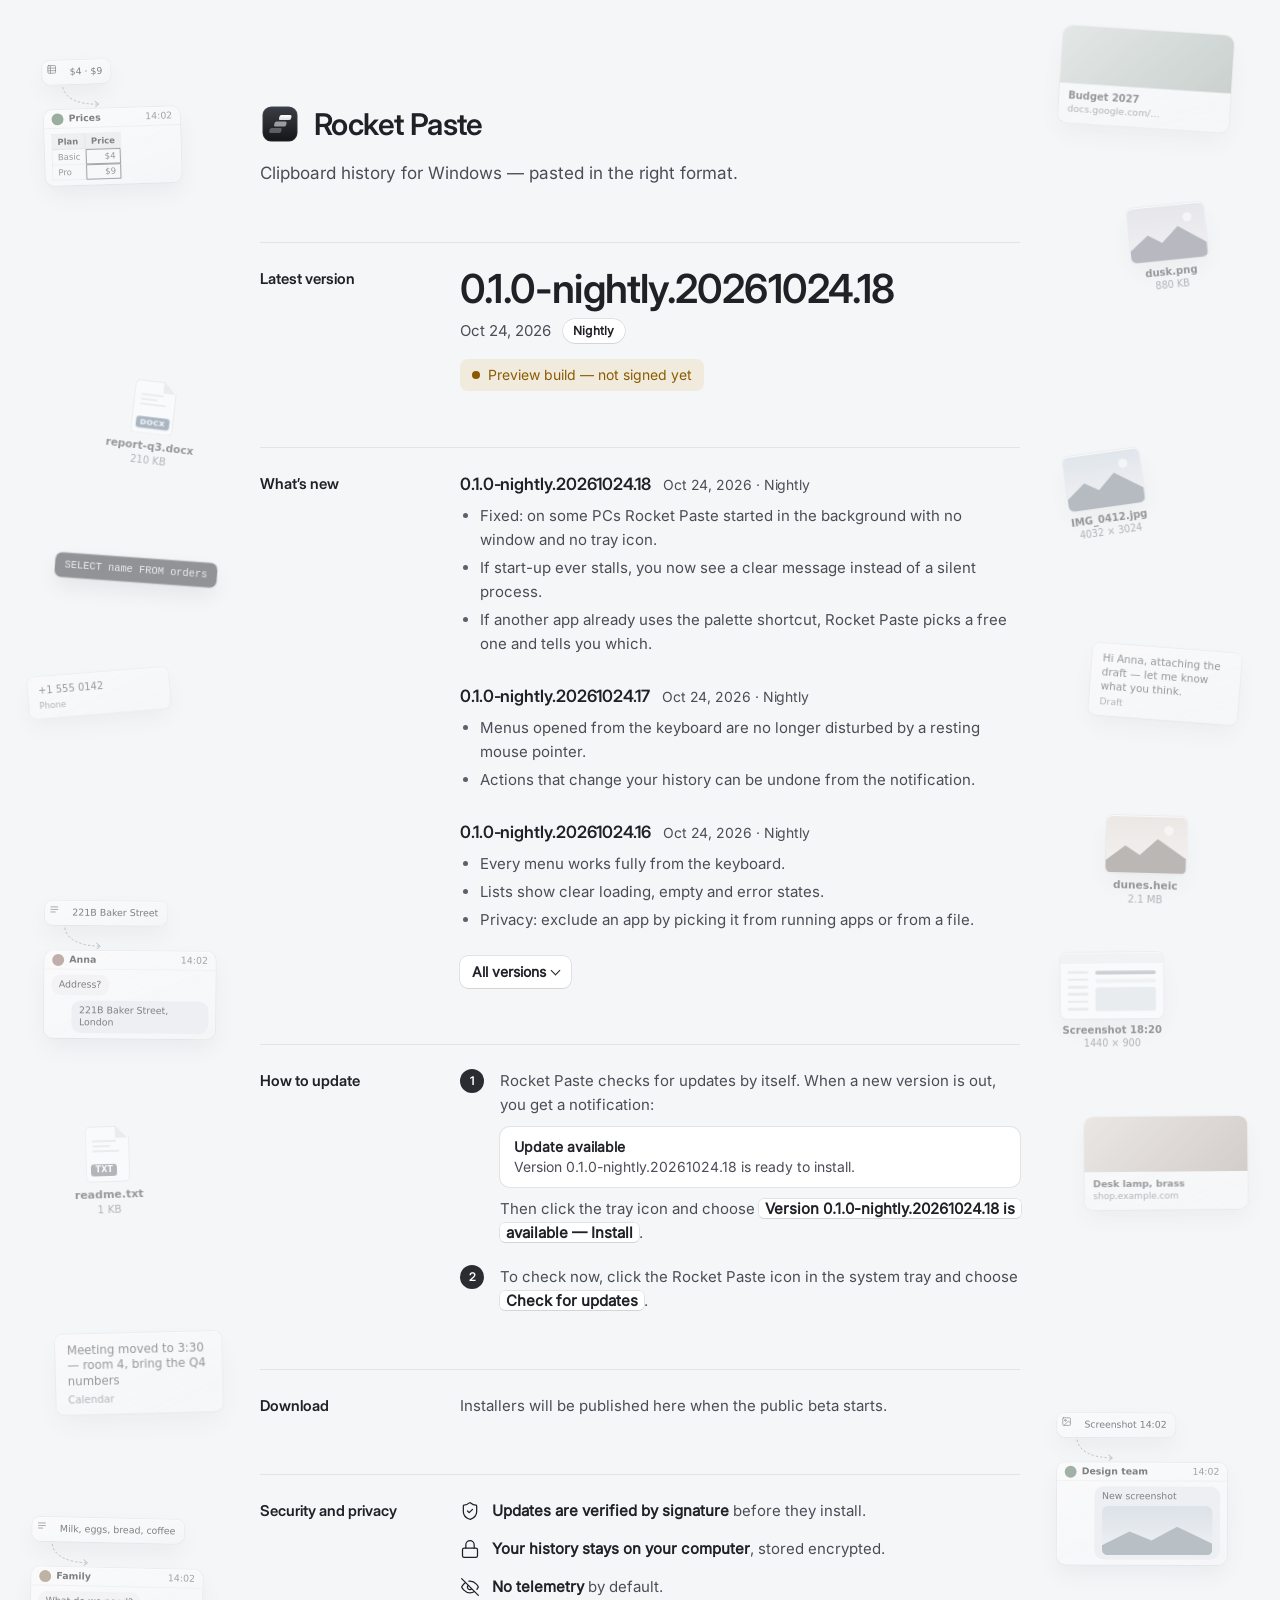
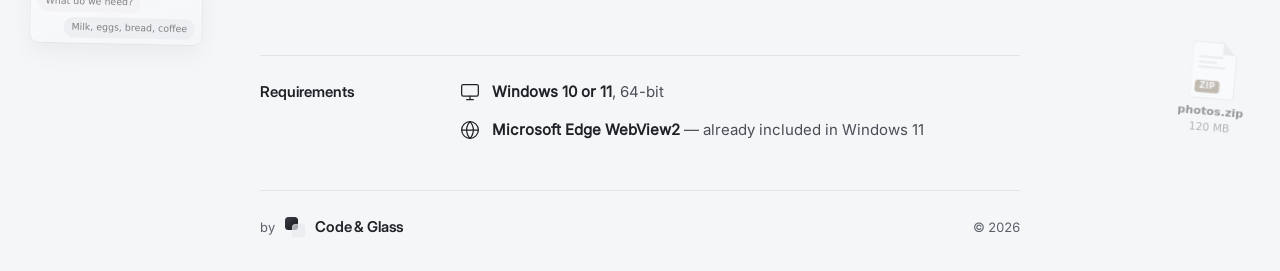
==== commit e00db3df: "nightly 0.1.0-nightly.20261024.18" ====
--- a/index.html
+++ b/index.html
@@ -5,33 +5,80 @@
 <meta name="viewport" content="width=device-width, initial-scale=1">
 <meta name="robots" content="noindex">
 <meta name="color-scheme" content="light dark">
-<title>Rocket Paste — coming soon</title>
-<meta name="description" content="Clipboard history, boards and blocks — pasted in the right format for every app.">
+<title>Rocket Paste — updates</title>
+<meta name="description" content="Clipboard history for Windows — pasted in the right format.">
 <link rel="icon" href="/assets/favicon.ico" sizes="16x16 32x32 48x48">
 <link rel="icon" href="/assets/favicon.svg" type="image/svg+xml">
 <link rel="apple-touch-icon" href="/assets/apple-touch-icon.png">
 <meta property="og:type" content="website">
 <meta property="og:site_name" content="Rocket Paste">
-<meta property="og:title" content="Rocket Paste — coming soon">
-<meta property="og:description" content="Clipboard history, boards and blocks — pasted in the right format for every app.">
+<meta property="og:title" content="Rocket Paste — updates">
+<meta property="og:description" content="Clipboard history for Windows — pasted in the right format.">
 <meta property="og:url" content="https://updates.rocketpaste.com/">
 <meta property="og:image" content="https://updates.rocketpaste.com/assets/og.png">
 <meta property="og:image:width" content="1200">
 <meta property="og:image:height" content="630">
-<meta property="og:image:alt" content="Rocket Paste. Copy anything. Paste it right — everywhere. By Code &amp; Glass.">
+<meta property="og:image:alt" content="Rocket Paste — clipboard history, boards and blocks for Windows. By Code &amp; Glass.">
 <meta name="twitter:card" content="summary_large_image">
 <meta name="twitter:image" content="https://updates.rocketpaste.com/assets/og.png">
 <link rel="preload" href="/assets/inter-display-600.woff2" as="font" type="font/woff2" crossorigin>
 <link rel="stylesheet" href="/assets/style.css">
 </head>
-<body class="bg-a bg-c">
-<div class="bgx" aria-hidden="true"><i class="o1"></i><i class="o2"></i><i class="o3"></i><div class="clip" style="left:calc(50% + -630px);top:180px;filter:blur(0px);transform:rotate(-4deg)"><span class="ti t-code"><svg class="i" width="14" height="14" viewBox="0 0 24 24"><path d="m18 16 4-4-4-4M6 8l-4 4 4 4M14.5 4l-5 16"/></svg></span>git rebase -i HEAD~3</div><div class="clip" style="left:calc(50% + 300px);top:84px;filter:blur(1.5px);transform:rotate(4deg)"><span class="ti t-image"><svg class="i" width="14" height="14" viewBox="0 0 24 24"><rect width="18" height="18" x="3" y="3" rx="2"/><circle cx="9" cy="9" r="2"/><path d="m21 15-3.1-3.1a2 2 0 0 0-2.8 0L6 21"/></svg></span>Screenshot 14:02</div><div class="clip" style="left:calc(50% + -610px);top:250px;filter:blur(3px);transform:rotate(-3deg)"><span class="ti t-link"><svg class="i" width="14" height="14" viewBox="0 0 24 24"><path d="M10 13a5 5 0 0 0 7.54.54l3-3a5 5 0 0 0-7.07-7.07l-1.72 1.71"/><path d="M14 11a5 5 0 0 0-7.54-.54l-3 3a5 5 0 0 0 7.07 7.07l1.71-1.71"/></svg></span>notion.so/release</div><div class="clip" style="left:calc(50% + 420px);top:300px;filter:blur(2.5px);transform:rotate(3deg)"><span class="ti t-color"><svg class="i" width="14" height="14" viewBox="0 0 24 24"><circle cx="12" cy="12" r="9"/><circle cx="12" cy="12" r="3"/></svg></span>#6D5DF6</div><div class="clip" style="left:calc(50% + -560px);top:440px;filter:blur(4px);transform:rotate(-5deg)"><span class="ti t-file"><svg class="i" width="14" height="14" viewBox="0 0 24 24"><path d="M20 7h-3a2 2 0 0 1-2-2V2"/><path d="M9 18a2 2 0 0 1-2-2V4a2 2 0 0 1 2-2h7l4 4v10a2 2 0 0 1-2 2Z"/></svg></span>report.pdf · 1.2 MB</div><div class="clip" style="left:calc(50% + 200px);top:440px;filter:blur(1.5px);transform:rotate(3deg)"><span class="ti t-file"><svg class="i" width="14" height="14" viewBox="0 0 24 24"><path d="M20 10c0 5-5.5 10.2-7.4 11.8a1 1 0 0 1-1.2 0C9.5 20.2 4 15 4 10a8 8 0 0 1 16 0"/><circle cx="12" cy="10" r="3"/></svg></span>Unter den Linden 1</div><div class="clip" style="left:calc(50% + 300px);top:1066px;filter:blur(3px);transform:rotate(-4deg)"><span class="ti t-text"><svg class="i" width="14" height="14" viewBox="0 0 24 24"><path d="M4 9h16M4 15h16M10 3 8 21M16 3l-2 18"/></svg></span>INV-2026-0412</div></div><script>(function(){var b=document.querySelector(".bgx");if(!b||!b.querySelector(".clip"))return;function go(){var I={"t":"<path d=\"M15 2H6a2 2 0 0 0-2 2v16a2 2 0 0 0 2 2h12a2 2 0 0 0 2-2V7Z\"/><path d=\"M14 2v4a2 2 0 0 0 2 2h4M16 13H8M16 17H8\"/>","l":"<path d=\"M10 13a5 5 0 0 0 7.54.54l3-3a5 5 0 0 0-7.07-7.07l-1.72 1.71\"/><path d=\"M14 11a5 5 0 0 0-7.54-.54l-3 3a5 5 0 0 0 7.07 7.07l1.71-1.71\"/>","c":"<path d=\"m18 16 4-4-4-4M6 8l-4 4 4 4M14.5 4l-5 16\"/>","p":"<circle cx=\"12\" cy=\"12\" r=\"9\"/><circle cx=\"12\" cy=\"12\" r=\"3\"/>","a":"<path d=\"M20 10c0 5-5.5 10.2-7.4 11.8a1 1 0 0 1-1.2 0C9.5 20.2 4 15 4 10a8 8 0 0 1 16 0\"/><circle cx=\"12\" cy=\"10\" r=\"3\"/>","n":"<path d=\"M4 9h16M4 15h16M10 3 8 21M16 3l-2 18\"/>","i":"<rect width=\"18\" height=\"18\" x=\"3\" y=\"3\" rx=\"2\"/><circle cx=\"9\" cy=\"9\" r=\"2\"/><path d=\"m21 15-3.1-3.1a2 2 0 0 0-2.8 0L6 21\"/>","f":"<path d=\"M20 7h-3a2 2 0 0 1-2-2V2\"/><path d=\"M9 18a2 2 0 0 1-2-2V4a2 2 0 0 1 2-2h7l4 4v10a2 2 0 0 1-2 2Z\"/>"},C={"t":"t-text","l":"t-link","c":"t-code","p":"t-color","a":"t-file","n":"t-text","i":"t-image","f":"t-file"},P=[["t","Meeting at 3:30"],["t","Ship it Friday"],["t","Thanks — looks great"],["t","Q4 roadmap draft"],["l","github.com/rocketpaste"],["l","figma.com/file/…"],["l","notion.so/release"],["l","docs.google.com/…"],["c","git rebase -i HEAD~3"],["c","npm run build"],["c","SELECT * FROM users"],["c","crypto.randomUUID()"],["p","#6D5DF6"],["p","#0EA5E9"],["p","#F97316"],["p","#22C55E"],["a","221B Baker Street"],["a","Unter den Linden 1"],["a","1 Market St, SF"],["n","+1 415 555 0132"],["n","INV-2026-0412"],["n","$1,284.00"],["n","1280 × 720"],["n","42"],["i","Screenshot 14:02"],["i","photo_0412.jpg"],["f","report.pdf · 1.2 MB"],["f","invoice.xlsx · 48 KB"],["f","notes.md"],["c","cargo test"]],Z=[[240,84],[440,84],[-630,160],[-600,160],[390,160],[420,160],[-630,230],[-600,230],[390,230],[420,230],[-630,300],[-600,300],[390,300],[420,300],[-630,370],[-600,370],[390,370],[420,370],[-560,440],[-380,440],[200,440],[380,440],[-560,1066],[-380,1066],[120,1066],[300,1066],[-760,600],[-720,600],[520,600],[560,600],[-760,664],[-720,664],[520,664],[560,664],[-760,728],[-720,728],[520,728],[560,728],[-760,792],[-720,792],[520,792],[560,792],[-760,856],[-720,856],[520,856],[560,856],[-760,920],[-720,920],[520,920],[560,920],[-760,984],[-720,984],[520,984],[560,984]];b.querySelectorAll(".clip").forEach(function(e){e.remove()});var K=[];document.querySelectorAll(".brand svg,.brand span,.soon span,.step,.later,.sig>*").forEach(function(e){K.push(e.getBoundingClientRect())});document.querySelectorAll("h1,h2,.lead").forEach(function(e){var g=document.createRange();g.selectNodeContents(e);[].forEach.call(g.getClientRects(),function(x){K.push(x)})});var W=innerWidth,R=function(a){return a.splice(Math.floor(Math.random()*a.length),1)[0]},B=[0,0,1.5,2.5,3,4,5].sort(function(){return Math.random()-.5}),n=0;while(Z.length&&n<7){var z=R(Z),p=R(P),d=document.createElement("div");d.className="clip";d.style.cssText="left:calc(50% + "+z[0]+"px);top:"+z[1]+"px;filter:blur("+B[n]+"px);transform:rotate("+(Math.random()*10-5).toFixed(1)+"deg)";d.innerHTML='<span class="ti '+C[p[0]]+'"><svg class="i" width="14" height="14" viewBox="0 0 24 24">'+I[p[0]]+"</svg></span>";d.appendChild(document.createTextNode(p[1]));b.appendChild(d);var a=d.getBoundingClientRect();if(!a.width||a.left<8||a.right>W-8||K.some(function(k){return a.left<k.right+16&&a.right>k.left-16&&a.top<k.bottom+16&&a.bottom>k.top-16}))d.remove();else{n++;K.push(a)}}}document.fonts?document.fonts.ready.then(go):go()})();</script><header class="brand"><svg width="28" height="28" viewBox="0 0 256 256" aria-hidden="true"><defs><linearGradient id="tb" x1="0" y1="0" x2="0" y2="1"><stop offset="0" stop-color="#3B3E46"/><stop offset="1" stop-color="#141519"/></linearGradient><linearGradient id="ps" x1="0" y1="0" x2="0" y2="1"><stop offset="0" stop-color="#fff"/><stop offset="1" stop-color="#D9DDE4"/></linearGradient></defs><rect x="16" y="16" width="224" height="224" rx="56" fill="url(#tb)"/><rect x="17.5" y="17.5" width="221" height="221" rx="54.5" fill="none" stroke="#fff" stroke-opacity=".22" stroke-width="3"/><g transform="translate(44 44) scale(7)"><g transform="translate(4.8 0) skewX(-14)"><rect x="2" y="15.6" width="11" height="4.6" rx="1.5" fill="#EDEFF3" fill-opacity=".3"/><rect x="5" y="9.7" width="11" height="4.6" rx="1.5" fill="#EDEFF3" fill-opacity=".58"/><rect x="8" y="3.8" width="11" height="4.6" rx="1.5" fill="url(#ps)"/></g></g></svg><span>Rocket Paste</span></header>
-<main>
-<h1>Copy anything. Paste it right — everywhere.</h1>
-<p class="lead">Clipboard history, boards and blocks — pasted in the right format for every app.</p>
-<p class="soon"><span>Coming soon</span></p>
-<section class="how"><h2>How to update</h2><div class="steps"><article class="step"><div class="sn">01</div><h3>Automatically</h3><p>Rocket Paste checks for updates once a day. When one is ready, you get a notice and it installs on the next restart.</p><div class="snip" aria-hidden="true"><div class="core"><div class="mh"><span class="dot"></span><div><b>Rocket Paste</b><small>Update ready · 0.5.0</small></div></div><div class="note">Installs on the next restart. Your history stays.</div><div class="btns"><span class="pb">Restart now</span><span class="gb">Later</span></div></div></div></article><article class="step"><div class="sn">02</div><h3>From the tray</h3><p>Click the Rocket Paste icon in the system tray and choose <b>Check for updates</b>.</p><div class="snip" aria-hidden="true"><div class="core"><div class="mh"><span class="dot ok"></span><div><b>Rocket Paste</b><small>Recording · 1,284 items</small></div></div><div class="mr"><svg class="i" width="15" height="15" viewBox="0 0 24 24" aria-hidden="true"><rect width="7" height="7" x="3" y="3" rx="1"/><rect width="7" height="7" x="14" y="3" rx="1"/><rect width="7" height="7" x="14" y="14" rx="1"/><rect width="7" height="7" x="3" y="14" rx="1"/></svg><span class="t">Open palette</span><kbd>Ctrl</kbd><kbd>Shift</kbd><kbd>V</kbd></div><div class="mr"><svg class="i" width="15" height="15" viewBox="0 0 24 24" aria-hidden="true"><rect x="14" y="4" width="4" height="16" rx="1"/><rect x="6" y="4" width="4" height="16" rx="1"/></svg><span class="t">Pause recording</span></div><div class="sep"></div><div class="mr on"><svg class="i" width="15" height="15" viewBox="0 0 24 24" aria-hidden="true"><path d="M3 12a9 9 0 0 1 9-9 9.75 9.75 0 0 1 6.74 2.74L21 8"/><path d="M21 3v5h-5"/><path d="M21 12a9 9 0 0 1-9 9 9.75 9.75 0 0 1-6.74-2.74L3 16"/><path d="M8 16H3v5"/></svg><span class="t">Check for updates</span></div><div class="mr"><svg class="i" width="15" height="15" viewBox="0 0 24 24" aria-hidden="true"><path d="M12 2v10"/><path d="M18.4 6.6a9 9 0 1 1-12.77.04"/></svg><span class="t">Quit</span></div></div></div></article><article class="step"><div class="sn">03</div><h3>Pick a channel</h3><p>In <b>Settings → About</b>, choose Stable for tested releases or Beta to get new features first.</p><div class="snip" aria-hidden="true"><div class="core pad"><div class="ab"><b>About</b><small>Version 0.4.0</small></div><div class="lab">Update channel</div><div class="seg"><span class="on">Stable</span><span>Beta</span></div><div class="btns"><span class="gb"><svg class="i" width="13" height="13" viewBox="0 0 24 24" aria-hidden="true"><path d="M3 12a9 9 0 0 1 9-9 9.75 9.75 0 0 1 6.74 2.74L21 8"/><path d="M21 3v5h-5"/><path d="M21 12a9 9 0 0 1-9 9 9.75 9.75 0 0 1-6.74-2.74L3 16"/><path d="M8 16H3v5"/></svg>Check for updates</span></div></div></div></article></div><p class="later">Installers will be listed here at launch.</p></section>
+<body class="pg-up">
+<div class="bgx" aria-hidden="true"></div>
+<main class="up">
+<header class="hero"><svg class="app" width="64" height="64" viewBox="0 0 256 256" aria-hidden="true"><defs><linearGradient id="tb" x1="0" y1="0" x2="0" y2="1"><stop offset="0" stop-color="#3B3E46"/><stop offset="1" stop-color="#141519"/></linearGradient><linearGradient id="ps" x1="0" y1="0" x2="0" y2="1"><stop offset="0" stop-color="#fff"/><stop offset="1" stop-color="#D9DDE4"/></linearGradient></defs><rect x="16" y="16" width="224" height="224" rx="56" fill="url(#tb)"/><rect x="17.5" y="17.5" width="221" height="221" rx="54.5" fill="none" stroke="#fff" stroke-opacity=".22" stroke-width="3"/><g transform="translate(44 44) scale(7)"><g transform="translate(4.8 0) skewX(-14)"><rect x="2" y="15.6" width="11" height="4.6" rx="1.5" fill="#EDEFF3" fill-opacity=".3"/><rect x="5" y="9.7" width="11" height="4.6" rx="1.5" fill="#EDEFF3" fill-opacity=".58"/><rect x="8" y="3.8" width="11" height="4.6" rx="1.5" fill="url(#ps)"/></g></g></svg><h1>Rocket Paste</h1><p class="lead">Clipboard history for Windows — pasted in the right format.</p></header>
+
+<section class="blk" aria-labelledby="h-ver"><h2 id="h-ver">Latest version</h2><div>
+<p class="ver">0.1.0-nightly.20261024.18</p>
+<p class="meta"><time datetime="2026-10-24">Oct 24, 2026</time><span class="chan">Nightly</span></p>
+<p class="warn">Preview build — not signed yet</p>
+</div></section>
+
+<section class="blk" aria-labelledby="h-new"><h2 id="h-new">What’s new</h2><div>
+<p class="since" id="since" role="status" hidden>Since your version <code></code> — <b></b></p>
+<article class="rel" data-version="0.1.0-nightly.20261024.18"><h3>0.1.0-nightly.20261024.18<small>Oct 24, 2026 · Nightly</small></h3><ul><li>Fixed: on some PCs Rocket Paste started in the background with no window and no tray icon.</li><li>If start-up ever stalls, you now see a clear message instead of a silent process.</li><li>If another app already uses the palette shortcut, Rocket Paste picks a free one and tells you which.</li></ul></article>
+<article class="rel" data-version="0.1.0-nightly.20261024.17"><h3>0.1.0-nightly.20261024.17<small>Oct 24, 2026 · Nightly</small></h3><ul><li>Menus opened from the keyboard are no longer disturbed by a resting mouse pointer.</li><li>Actions that change your history can be undone from the notification.</li></ul></article>
+<article class="rel" data-version="0.1.0-nightly.20261024.16"><h3>0.1.0-nightly.20261024.16<small>Oct 24, 2026 · Nightly</small></h3><ul><li>Every menu works fully from the keyboard.</li><li>Lists show clear loading, empty and error states.</li><li>Privacy: exclude an app by picking it from running apps or from a file.</li></ul></article>
+<details class="all"><summary>All versions</summary>
+<article class="rel" data-version="0.1.0-nightly.20261024.15"><h3>0.1.0-nightly.20261024.15<small>Oct 24, 2026 · Nightly</small></h3><ul><li>Keyboard and mouse behaviour was checked on every control, with many small fixes.</li><li>Browser shortcuts and browser menus no longer appear inside the app.</li><li>When something fails, you get a clear message instead of nothing.</li></ul></article>
+<article class="rel" data-version="0.1.0-nightly.20261023.14"><h3>0.1.0-nightly.20261023.14<small>Oct 23, 2026 · Nightly</small></h3><ul><li>A new flat Windows 11 look for the palette and Settings.</li><li>Better contrast in light and dark themes.</li><li>Many layout and focus fixes after a full review.</li></ul></article>
+<article class="rel" data-version="0.1.0-nightly.20261023.13"><h3>0.1.0-nightly.20261023.13<small>Oct 23, 2026 · Nightly</small></h3><ul><li>Settings no longer flashes on start-up.</li><li>The window frame follows your light or dark theme.</li><li>The actions menu opens straight to the list.</li><li>Pasting returns to the window you came from more reliably.</li><li>A shortcut that cannot be used is rolled back, so you are never left without one.</li></ul></article>
+<article class="rel" data-version="0.1.0-nightly.20261023.12"><h3>0.1.0-nightly.20261023.12<small>Oct 23, 2026 · Nightly</small></h3><ul><li>One actions menu: right-click, the ⋯ button, Shift+F10 and Ctrl+K all open it.</li><li>A new Settings window for shortcuts, theme, language, start-up and privacy.</li><li>A tray menu to open the palette, pause recording, open Settings or quit.</li></ul></article>
+</details>
+</div></section>
+
+<section class="blk" aria-labelledby="h-how"><h2 id="h-how">How to update</h2><div>
+<ol class="steps2">
+<li><span>Rocket Paste checks for updates by itself. When a new version is out, you get a notification:</span>
+<p class="said"><b>Update available</b><span>Version 0.1.0-nightly.20261024.18 is ready to install.</span></p>
+<span class="next">Then click the tray icon and choose <span class="ui">Version 0.1.0-nightly.20261024.18 is available — Install</span>.</span></li>
+<li><span>To check now, click the Rocket Paste icon in the system tray and choose <span class="ui">Check for updates</span>.</span></li>
+</ol>
+</div></section>
+
+<section class="blk" aria-labelledby="h-dl"><h2 id="h-dl">Download</h2><div class="dl">
+<p>Installers will be published here when the public beta starts.</p>
+
+</div></section>
+
+<section class="blk" aria-labelledby="h-sec"><h2 id="h-sec">Security and privacy</h2><div>
+<ul class="facts">
+<li><svg class="i" width="20" height="20" viewBox="0 0 24 24" aria-hidden="true"><path d="M20 13c0 5-3.5 7.5-7.66 8.95a1 1 0 0 1-.67-.01C7.5 20.5 4 18 4 13V6a1 1 0 0 1 1-1c2 0 4.5-1.2 6.24-2.72a1.17 1.17 0 0 1 1.52 0C14.51 3.81 17 5 19 5a1 1 0 0 1 1 1z"/><path d="m9 12 2 2 4-4"/></svg><span><b>Updates are verified by signature</b> before they install.</span></li>
+<li><svg class="i" width="20" height="20" viewBox="0 0 24 24" aria-hidden="true"><rect width="18" height="11" x="3" y="11" rx="2"/><path d="M7 11V7a5 5 0 0 1 10 0v4"/></svg><span><b>Your history stays on your computer</b>, stored encrypted.</span></li>
+<li><svg class="i" width="20" height="20" viewBox="0 0 24 24" aria-hidden="true"><path d="M10.73 5.08A10.43 10.43 0 0 1 12 5c7 0 10 7 10 7a13.16 13.16 0 0 1-1.67 2.68"/><path d="M6.61 6.61A13.53 13.53 0 0 0 2 12s3 7 10 7a9.74 9.74 0 0 0 5.39-1.61"/><path d="M14.12 14.12a3 3 0 1 1-4.24-4.24M2 2l20 20"/></svg><span><b>No telemetry</b> by default.</span></li>
+</ul>
+</div></section>
+
+<section class="blk" aria-labelledby="h-req"><h2 id="h-req">Requirements</h2><div>
+<ul class="facts">
+<li><svg class="i" width="20" height="20" viewBox="0 0 24 24" aria-hidden="true"><rect width="20" height="14" x="2" y="3" rx="2"/><path d="M8 21h8M12 17v4"/></svg><span><b>Windows 10 or 11</b>, 64-bit</span></li>
+<li><svg class="i" width="20" height="20" viewBox="0 0 24 24" aria-hidden="true"><circle cx="12" cy="12" r="10"/><path d="M12 2a14.5 14.5 0 0 0 0 20 14.5 14.5 0 0 0 0-20M2 12h20"/></svg><span><b>Microsoft Edge WebView2</b> — already included in Windows 11</span></li>
+</ul>
+</div></section>
 </main>
-<footer class="sig"><span>by</span><svg class="cg" width="24" height="24" viewBox="0 0 96 96" aria-hidden="true"><defs><linearGradient id="cb" x1="0" y1="0" x2="1" y2="1"><stop offset="0" style="stop-color:var(--cg-a)"/><stop offset="1" style="stop-color:var(--cg-b)"/></linearGradient><linearGradient id="ce" x1="0" y1="0" x2="1" y2="1"><stop offset="0" stop-color="#fff" stop-opacity=".95"/><stop offset=".45" stop-color="#fff" stop-opacity=".12"/><stop offset="1" stop-color="#fff" stop-opacity=".5"/></linearGradient></defs><rect x="8" y="8" width="52" height="52" rx="14" fill="url(#cb)"/><rect x="36" y="36" width="52" height="52" rx="14" style="fill:var(--cg-glass)"/><rect x="36.75" y="36.75" width="50.5" height="50.5" rx="13.25" fill="none" stroke="url(#ce)" stroke-width="1.5"/><rect x="35.75" y="35.75" width="52.5" height="52.5" rx="14.25" fill="none" style="stroke:var(--cg-line)" stroke-width=".75"/></svg><span class="cgw">Code &amp; Glass</span></footer>
+<footer class="foot2"><div class="sig"><span>by</span><svg class="cg" width="24" height="24" viewBox="0 0 96 96" aria-hidden="true"><defs><linearGradient id="cb" x1="0" y1="0" x2="1" y2="1"><stop offset="0" style="stop-color:var(--cg-a)"/><stop offset="1" style="stop-color:var(--cg-b)"/></linearGradient><linearGradient id="ce" x1="0" y1="0" x2="1" y2="1"><stop offset="0" stop-color="#fff" stop-opacity=".95"/><stop offset=".45" stop-color="#fff" stop-opacity=".12"/><stop offset="1" stop-color="#fff" stop-opacity=".5"/></linearGradient></defs><rect x="8" y="8" width="52" height="52" rx="14" fill="url(#cb)"/><rect x="36" y="36" width="52" height="52" rx="14" style="fill:var(--cg-glass)"/><rect x="36.75" y="36.75" width="50.5" height="50.5" rx="13.25" fill="none" stroke="url(#ce)" stroke-width="1.5"/><rect x="35.75" y="35.75" width="52.5" height="52.5" rx="14.25" fill="none" style="stroke:var(--cg-line)" stroke-width=".75"/></svg><span class="cgw">Code &amp; Glass</span></div><p class="honest">© 2026</p></footer>
+<script>(function(){var m=location.hash.match(/from=([\w.+-]+)/);if(!m||!/^\d+\.\d+\.\d+(?:[-+.][\w.]+)?$/.test(m[1]))return;var f=m[1],n=function(v){return(v.match(/\d+/g)||[]).map(Number)},c=function(a,b){a=n(a);b=n(b);for(var i=0;i<Math.max(a.length,b.length);i++){var d=(a[i]||0)-(b[i]||0);if(d)return d}return 0},k=0,e=document.getElementById("since");document.querySelectorAll(".rel[data-version]").forEach(function(r){if(c(r.getAttribute("data-version"),f)>0){r.classList.add("new");k+=r.querySelectorAll("li").length;var d=r.closest("details");if(d)d.open=true}});if(!e)return;e.querySelector("code").textContent=f;e.querySelector("b").textContent=k?k+(k===1?" change":" changes"):"you have the latest version";e.hidden=false})();</script>
+<script>(function () { var bg = document.querySelector(".bgx"); if (!bg) return; var sh = function (a) { for (var i = a.length - 1; i > 0; i--) { var j = Math.floor(Math.random() * (i + 1)), t = a[i]; a[i] = a[j]; a[j] = t; } return a; }; var DC = { PDF: "oklch(0.56 0.12 28)", XLSX: "oklch(0.52 0.09 150)", DOCX: "oklch(0.50 0.10 255)", ZIP: "oklch(0.55 0.07 75)", MD: "oklch(0.45 0.02 250)", PNG: "oklch(0.52 0.08 200)", PPTX: "oklch(0.58 0.11 45)", TXT: "oklch(0.50 0.02 250)" }; var cap = function (b, s) { return '<span class="cp"><b>' + b + "</b>" + (s ? "<small>" + s + "</small>" : "") + "</span>"; }; var doc = function (n, s) { var e = n.split(".").pop().toUpperCase(); return '<span class="cq-o"><span class="dc" style="--c:' + DC[e] + '"><i></i><i></i><i></i><em>' + e + "</em></span>" + cap(n, s) + "</span>"; }; var shot = function (n, s) { return '<span class="cq-o"><span class="sh"><i></i></span>' + cap(n, s) + "</span>"; }; var photo = function (n, s, a, b) { return '<span class="cq-o"><span class="ph" style="--a:' + a + ";--b:" + b + '"></span>' + cap(n, s) + "</span>"; }; var sw = function (h) { return '<span class="cq-o"><span class="sw" style="--c:' + h + '"></span>' + cap(h) + "</span>"; }; var link = function (t, d, g) { return '<span class="lp"><span class="lp-im" style="background:' + g + '"></span><span class="lp-tx"><b>' + t + "</b><small>" + d + "</small></span></span>"; }; var code = function (t) { return '<span class="cd">' + t + "</span>"; }; var note = function (t, m) { return '<span class="nt">' + t + "<small>" + m + "</small></span>"; }; var FILES = [ doc("invoice-0398.pdf", "1.2 MB"), doc("budget-2027.xlsx", "48 KB"), doc("contract-v3.docx", "86 KB"), doc("assets.zip", "24 MB"), doc("release-notes.md", "4 KB"), doc("logo-dark.png", "64 KB"), doc("brief-v2.pdf", "640 KB"), doc("changelog.md", "2 KB"), doc("photos.zip", "120 MB"), doc("report-q3.docx", "210 KB"), doc("pitch.pptx", "3.4 MB"), doc("prices.xlsx", "22 KB"), doc("readme.txt", "1 KB"), doc("icon-512.png", "88 KB"), doc("scan-0412.pdf", "2.8 MB"), shot("Screenshot 16:47", "1280 × 720"), shot("Screenshot 09:41", "1920 × 1080"), shot("Screenshot 18:20", "1440 × 900"), photo("IMG_0412.jpg", "4032 × 3024", "#BFD3E6", "#5E7183"), photo("dunes.heic", "2.1 MB", "#E8D3C2", "#7C6655"), photo("forest.jpg", "1.4 MB", "#C9D9CF", "#5D7366"), photo("dusk.png", "880 KB", "#D3D0E3", "#6C6886") ]; var SMALL = [ sw("#2F3A4A"), sw("#C9A27A"), sw("#8FA89B"), sw("#5B6B82"), sw("#E8E4DC"), link("Release 0.5 · notes", "github.com/codeandglass", "linear-gradient(135deg,#E3E5E9,#C3C7CF)"), link("Brand guidelines", "figma.com/file/brand", "linear-gradient(135deg,#D3D0E3,#9E9AB5)"), link("Q4 roadmap", "notion.so/team", "linear-gradient(135deg,#EFE9E1,#D8CDBF)"), link("Budget 2027", "docs.google.com/…", "linear-gradient(135deg,#C9D9CF,#8EA597)"), link("Desk lamp, brass", "shop.example.com", "linear-gradient(135deg,#E8D3C2,#B39A86)"), link("Hotel · 2 nights", "stay.example.com", "linear-gradient(135deg,#DDE7EE,#B9CAD6)"), code("SELECT name FROM orders"), note("Meeting moved to 3:30 — room 4, bring the Q4 numbers", "Calendar"), note("Thanks — looks great! Ship it on Friday.", "Notes"), note("Please send the signed contract by Monday", "Mail"), note("Order INV-2026-0388 is ready for pickup", "Mail"), note("Deliver to: 12 Elm Street, apt 4, Springfield", "Address"), note("+1 555 0142", "Phone"), note("Tax ID 00-1234567 · IBAN XX00 0000 0000 0000", "Billing"), note("Hi Anna, attaching the draft — let me know what you think.", "Draft"), note("Flight XA 123 · Fri 08:40 · seat 14A", "Booking"), note("Milk, eggs, bread, coffee, lemons", "Shopping list"), note("“Simplicity is the ultimate sophistication.”", "Quote"), note("Mon 9:00 standup · Wed 14:00 review · Fri 16:00 demo", "Schedule"), ]; var TI = { file: '<path d="M15 2H6a2 2 0 0 0-2 2v16a2 2 0 0 0 2 2h12a2 2 0 0 0 2-2V7Z"/><path d="M14 2v4a2 2 0 0 0 2 2h4"/>', image: '<rect width="18" height="18" x="3" y="3" rx="2"/><circle cx="9" cy="9" r="2"/><path d="m21 15-3.1-3.1a2 2 0 0 0-2.8 0L6 21"/>', link: '<path d="M10 13a5 5 0 0 0 7.54.54l3-3a5 5 0 0 0-7.07-7.07l-1.72 1.71"/><path d="M14 11a5 5 0 0 0-7.54-.54l-3 3a5 5 0 0 0 7.07 7.07l1.71-1.71"/>', code: '<path d="m18 16 4-4-4-4M6 8l-4 4 4 4"/>', table: '<rect width="18" height="18" x="3" y="3" rx="2"/><path d="M3 9h18M3 15h18M9 3v18"/>', text: '<path d="M4 6h16M4 12h16M4 18h10"/>' }; var TC = { file: "t-file", image: "t-image", link: "t-link", code: "t-code", table: "t-image", text: "t-text" }; var chip = function (k, t) { return '<span class="sc-chip"><span class="ti ' + TC[k] + '"><svg class="i" width="12" height="12" viewBox="0 0 24 24">' + TI[k] + "</svg></span>" + t + "</span>"; }; var ARR = '<svg class="sc-arr" viewBox="0 0 64 30" fill="none" stroke="currentColor" stroke-width="1.2" stroke-linecap="round"><path d="M6 2C9 18 28 26 54 26" stroke-dasharray="2 4"/><path d="M49 22l5 4-5 4"/></svg>'; var att = function (e, n) { return '<span class="sc-att"><b style="--c:' + DC[e] + '">' + e + "</b>" + n + "</span>"; }; var win = function (t, c, body, w) { return '<span class="sc-win" style="width:' + (w || 200) + 'px"><span class="sc-wt"><i style="--c:' + c + '"></i>' + t + "<s>14:02</s></span>" + body + "</span>"; }; var bub = function (t, o) { return '<span class="sc-bub' + (o ? " o" : "") + '">' + t + "</span>"; }; var pic = '<span class="sc-pic"></span>'; var lines = function (ws) { return '<span class="sc-lines">' + ws.map(function (w) { return '<i style="width:' + w + '%"></i>'; }).join("") + "</span>"; }; var grid = function (rows) { return '<table class="sc-sg">' + rows.map(function (r, i) { return "<tr>" + r.map(function (c, j) { return "<td" + (i && j && c.charAt(0) !== "~" ? ' class="p"' : "") + ">" + c.replace("~", "") + "</td>"; }).join("") + "</tr>"; }).join("") + "</table>"; }; var term = function (cmd, out) { return '<span class="sc-term"><span class="sc-wt">Terminal</span><span class="sc-pre"><em>$</em> ' + cmd + "<br><strong>" + out + "</strong></span></span>"; }; var scene = function (c, w) { return '<span class="sc">' + c + ARR + w + "</span>"; }; var SCENES = [ scene(chip("file", "invoice-0412.pdf"), win("Ivan", "oklch(0.62 0.1 230)", bub("Can you send the invoice?") + bub("Here it is" + att("PDF", "invoice-0412.pdf"), 1))), scene(chip("table", "12.4 · 14.0 · 38.1"), win("Budget", "oklch(0.52 0.09 150)", grid([["Item", "Q3", "Q4"], ["Design", "12.4", "14.0"], ["Dev", "38.1", "~41.6"]]), 180)), scene(chip("image", "Screenshot 14:02"), win("Design team", "oklch(0.55 0.08 150)", bub("New screenshot" + pic, 1))), scene(chip("code", "git rebase -i HEAD~3"), term("git rebase -i HEAD~3", "Successfully rebased.")), scene(chip("file", "Q4-budget.xlsx"), win("New message", "oklch(0.5 0.02 250)", '<span class="sc-ml"><span>To</span><b>finance@studio.com</b></span>' + lines([88, 70]) + att("XLSX", "Q4-budget.xlsx"), 210)), scene(chip("image", "photo_0412.jpg"), win("Release 0.5", "oklch(0.45 0.02 250)", lines([92, 74]) + pic, 180)), scene(chip("text", "221B Baker Street"), win("Anna", "oklch(0.6 0.08 30)", bub("Address?") + bub("221B Baker Street, London", 1))), scene(chip("file", "brief-final.docx"), win("Max", "oklch(0.5 0.06 260)", bub("The brief" + att("DOCX", "brief-final.docx"), 1))), scene(chip("text", "INV-2026-0412"), win("Support", "oklch(0.55 0.05 200)", bub("Order number?") + bub("INV-2026-0412", 1))), scene(chip("text", "Milk, eggs, bread, coffee"), win("Family", "oklch(0.6 0.08 70)", bub("What do we need?") + bub("Milk, eggs, bread, coffee", 1))), scene(chip("table", "$4 · $9"), win("Prices", "oklch(0.52 0.09 150)", grid([["Plan", "Price"], ["Basic", "$4"], ["Pro", "$9"]]), 160)), scene(chip("link", "github.com/rocketpaste"), win("New message", "oklch(0.5 0.02 250)", '<span class="sc-ml"><span>To</span><b>team@studio.com</b></span>' + lines([80]) + '<span class="sc-lnk">github.com/rocketpaste</span>', 210)), scene(chip("image", "logo@2x.png"), win("Brand", "oklch(0.55 0.08 200)", bub("Final logo" + pic, 1))), scene(chip("text", "Flight XA 123 · seat 14A"), win("Trip", "oklch(0.55 0.05 200)", '<span class="sc-ml"><span>To</span><b>me@example.com</b></span>' + lines([70]) + bub("Flight XA 123 · Fri 08:40 · seat 14A", 1), 210)), scene(chip("text", "+1 555 0142"), win("Courier", "oklch(0.55 0.06 150)", bub("Your phone number?") + bub("+1 555 0142", 1))), scene(chip("link", "shop.example.com/lamp"), win("Home", "oklch(0.6 0.08 30)", bub("This one?") + '<span class="sc-lnk">shop.example.com/lamp</span>')) ]; var run = function () { [].forEach.call(bg.querySelectorAll(".cq"), function (e) { e.remove(); }); var W = document.documentElement.clientWidth, H = document.documentElement.scrollHeight; var cr = document.querySelector("main").getBoundingClientRect(), L0 = cr.left - 32, R0 = cr.right + 32, FW = L0 - 24; if (FW < 96) return; var src = { s: SCENES, f: FILES, m: SMALL }, pools = { s: sh(SCENES.slice()), f: sh(FILES.slice()), m: sh(SMALL.slice()) }; var take = function (k) { if (!pools[k].length) pools[k] = sh(src[k].slice()); return pools[k].pop(); }, back = function (k, v) { pools[k].unshift(v); }; var CH = 180, rows = Math.floor((H - 24) / CH), lanes = FW >= 470 ? 2 : 1, LW = (FW - 24 * (lanes - 1)) / lanes, K = 1, Y = scrollY, placed = [], codes = [], cells = []; var clash = function (q) { return placed.some(function (p) { if (q[0] < p[2] + 24 && q[2] > p[0] - 24 && q[1] < p[3] + 24 && q[3] > p[1] - 24) return true; var d = function (u, v) { return Math.abs(u - v) < 16; }, nx = Math.abs(q[0] + q[2] - p[0] - p[2]) / 2 < 400, ny = Math.abs(q[1] + q[3] - p[1] - p[3]) / 2 < (LW < 200 ? 170 : 400); return (ny && (d(q[0], p[0]) || d(q[2], p[2]) || d((q[0] + q[2]) / 2, (p[0] + p[2]) / 2))) || (nx && (d(q[1], p[1]) || d(q[3], p[3]) || d((q[1] + q[3]) / 2, (p[1] + p[3]) / 2))); }); }; var put = function (html, x0, y0, kind, sc, quiet, min, h0, h1) { var e = document.createElement("div"); e.className = quiet ? "cq in" : "cq"; e.innerHTML = html; bg.appendChild(e); var ow = e.offsetWidth, oh = e.offsetHeight, top = y0 + (h0 || 0), ch = (h1 || CH) - (h0 || 0), tilt = kind === "s" ? 3 : 8; for (var t = 0; t < 120; t++) { var s = sc * (quiet ? Math.min(K, 1.15) * .85 : K) * (.8 + Math.random() * .2); if (min) s = Math.max(min * (quiet ? .85 : 1), Math.min(s, (LW - 16) / ow, (ch - 24) / oh)); var w = ow * s, h = oh * s; if (w > LW - 8 || h > ch - 12) continue; var x = x0 + 4 + Math.random() * (LW - 8 - w), y = top + 6 + Math.random() * (ch - 12 - h); e.style.cssText = "left:" + (x - (ow - w) / 2).toFixed(0) + "px;top:" + (y - (oh - h) / 2).toFixed(0) + "px;transform:rotate(" + ((Math.random() * 2 - 1) * tilt).toFixed(1) + "deg) scale(" + s.toFixed(3) + ")"; var r = e.getBoundingClientRect(), q = [r.left, r.top + Y, r.right, r.bottom + Y]; var isCode = /class="(cd|sc-term|sc-code)"/.test(html), side = q[0] < W / 2; if (isCode && codes.some(function (c) { return c[0] === side && Math.abs(c[1] - q[1]) < 900; })) { e.remove(); return false; } if (q[0] < x0 || q[2] > x0 + LW || q[0] < 20 || q[2] > W - 20 || q[3] > H - 8 || clash(q)) continue; placed.push(q); if (isCode) codes.push([side, q[1]]); return true; } e.remove(); return false; }; var used = []; var tryPut = function (k, x0, y0, kind, sc, quiet, min, h0, h1) { for (var n = 0; n < src[k].length; n++) { var v = take(k); if (used.some(function (u) { return u[0] === v && Math.abs(u[1] - y0) < 900; })) { back(k, v); continue; } if (put(v, x0, y0, kind, sc, quiet, min, h0, h1)) { used.push([v, y0]); return true; } back(k, v); return false; } return false; }; var files = function (x0, y0) { if (LW >= 150 && Math.random() < .65) { var a = Math.random() < .5; if (tryPut("f", x0, y0, "f", 1.3, true, .9, a ? 0 : 70, a ? 110 : CH)) { tryPut("f", x0, y0, "f", 1.3, true, .9, a ? 70 : 0, a ? CH : 110) || tryPut("m", x0, y0, "m", 1.2, true, .85, a ? 70 : 0, a ? CH : 110); return true; } } if (tryPut("f", x0, y0, "f", 1.3, true, .9)) { if (Math.random() < .7) tryPut("m", x0, y0, "m", 1.2, true, .85); return true; } return tryPut("m", x0, y0, "m", 1.2, true, .85); }; bg.__cells = cells; bg.__placed = placed; bg.__ny = LW < 200 ? 170 : 400; for (var side = 0; side < 2; side++) for (var ln = 0; ln < lanes; ln++) { var outer = ln === 0, x0 = side ? (outer ? W - 24 - LW : R0) : (outer ? 24 : L0 - LW); for (var r = 0, i = 0; r < rows; r++, i++) { var y0 = 12 + r * CH, k = lanes === 2 ? (outer ? ["s", "f", "m"] : ["f", "m", "f", "m"])[(i + side) % (outer ? 3 : 4)] : ["s", "f", "m"][(i + side * 2) % 3], ok = false; if (k === "s" && r + 1 < rows && tryPut("s", x0, y0, "s", 1, false, .85, 0, CH * 2)) { cells.push([x0, y0, CH * 2, LW]); r++; continue; } if (k === "m") { ok = tryPut("m", x0, y0, "m", 1.2, true, .85); if (ok) tryPut("m", x0, y0, "m", 1.2, true, .85); } else ok = files(x0, y0); for (var z = 0; !ok && z < 8; z++) ok = tryPut(z % 2 ? "f" : "m", x0, y0, z % 2 ? "f" : "m", [1, 1, .8, .8, .7, .7, .6, .6][z], true, .5); cells.push([x0, y0, CH, LW]); } } }; var last = 0, tm; var again = function () { clearTimeout(tm); tm = setTimeout(run, 150); }; addEventListener("resize", function () { if (innerWidth !== last) { last = innerWidth; again(); } }); [].forEach.call(document.querySelectorAll("details"), function (d) { d.addEventListener("toggle", again); }); addEventListener("hashchange", again); (document.fonts ? document.fonts.ready : Promise.resolve()).then(function () { last = innerWidth; run(); }); })();</script>
 </body>
 </html>
--- a/assets/style.css
+++ b/assets/style.css
@@ -1 +1 @@
-@font-face{font-family:"Inter Display";src:url(/assets/inter-display-600.woff2) format("woff2");font-weight:600;font-display:swap}@font-face{font-family:"Inter Text";src:url(/assets/inter-400.woff2) format("woff2");font-weight:400;font-display:swap}:root{color-scheme:light dark;--bg:#F5F6F8;--ink-1:#1F2126;--ink-2:#4A4D55;--ink-3:#6B707A;--line:rgb(20 25 35 / .08);--shell:#E9EBEE;--shell-edge:inset 0 1px 0 #fff,0 0 0 1px rgb(0 0 0 / .08);--sheet:#FFFFFF;--field:rgb(20 25 35 / .04);--kbd:#FFFFFF;--kbd-edge:0 0 0 .5px rgb(0 0 0 / .16),0 1px 0 rgb(0 0 0 / .06);--drop:#FFFFFF;--drop-edge:0 0 0 .5px rgb(0 0 0 / .1),0 2px 6px rgb(20 25 35 / .08);--primary:#2A2C31;--on-primary:#FFFFFF;--sel:rgb(20 25 35 / .045);--shadow:0 24px 48px rgb(20 25 35 / .12),0 4px 12px rgb(20 25 35 / .06);--bubble-in:#F0F1F3;--bubble-out:#E6EAF0;--att:rgb(255 255 255 / .7);--t-text:oklch(0.54 0.03 250);--t-image:oklch(0.54 0.07 150);--t-link:oklch(0.54 0.08 240);--t-code:oklch(0.54 0.07 195);--t-file:oklch(0.54 0.05 65);--t-color:oklch(0.54 0.07 340);--cg-a:#3B3E46;--cg-b:#141519;--cg-glass:rgb(232 234 238 / .7);--cg-line:rgb(0 0 0 / .16)}@media (prefers-color-scheme:dark){:root{--bg:#0E0F12;--ink-1:#F4F5F7;--ink-2:#C9CCD2;--ink-3:#9EA3AC;--line:rgb(255 255 255 / .08);--shell:#16171B;--shell-edge:inset 0 1px 0 rgb(255 255 255 / .08),0 0 0 1px rgb(0 0 0 / .6);--sheet:#1F2126;--field:rgb(255 255 255 / .05);--kbd:#2A2C32;--kbd-edge:inset 0 1px 0 rgb(255 255 255 / .08),0 0 0 .5px rgb(0 0 0 / .5);--drop:#2C2E34;--drop-edge:inset 0 1px 0 rgb(255 255 255 / .1),0 0 0 .5px rgb(0 0 0 / .5);--primary:#ECEDF0;--on-primary:#16171B;--sel:rgb(255 255 255 / .05);--shadow:0 24px 48px rgb(0 0 0 / .45),0 4px 12px rgb(0 0 0 / .3);--bubble-in:#24262B;--bubble-out:#2B3038;--att:rgb(255 255 255 / .06);--t-text:oklch(0.80 0.03 250);--t-image:oklch(0.80 0.07 150);--t-link:oklch(0.80 0.08 240);--t-code:oklch(0.80 0.07 195);--t-file:oklch(0.80 0.05 65);--t-color:oklch(0.80 0.07 340);--cg-a:#F1F2F5;--cg-b:#B9BCC4;--cg-glass:rgb(27 28 32 / .55);--cg-line:rgb(0 0 0 / .5)}}*{box-sizing:border-box;margin:0;padding:0}body{min-height:100vh;min-height:100dvh;display:flex;flex-direction:column;align-items:center;padding:32px 24px;background:var(--bg);color:var(--ink-1);font:16px/24px "Inter Text","Segoe UI Variable","Segoe UI",system-ui,-apple-system,sans-serif;-webkit-font-smoothing:antialiased}.i{fill:none;stroke:currentColor;stroke-width:1.5;stroke-linecap:round;stroke-linejoin:round;flex:none;display:block}.sr{position:absolute;width:1px;height:1px;overflow:hidden;clip:rect(0 0 0 0);white-space:nowrap}.brand{width:100%;max-width:1040px;display:flex;align-items:center;gap:8px;font:600 16px/24px "Inter Display",system-ui,sans-serif;letter-spacing:-.01em}.brand svg{display:block}main{flex:1;width:100%;max-width:1040px;display:flex;flex-direction:column;align-items:center;text-align:center;padding:96px 0 64px}h1{font:600 56px/60px "Inter Display",system-ui,sans-serif;letter-spacing:-.025em;max-width:720px;text-wrap:balance}.lead{margin-top:24px;max-width:560px;font-size:20px;line-height:28px;color:var(--ink-2);text-wrap:balance}.soon{margin-top:24px}.soon span{display:inline-flex;align-items:center;height:32px;padding:0 16px;border-radius:16px;font-size:13px;line-height:16px;font-weight:600;color:var(--ink-1);background:var(--kbd);box-shadow:var(--kbd-edge)}user-select:none;-webkit-user-select:none;pointer-events:none;font-family:"Segoe UI Variable","Segoe UI",system-ui,-apple-system,sans-serif;font-size:13px;line-height:18px}background:var(--shell);box-shadow:var(--shell-edge),var(--shadow)}.ti{width:24px;height:24px;flex:none;border-radius:7px;display:grid;place-items:center;color:var(--c);background:color-mix(in oklch,var(--c) 13%,transparent)}.t-code{--c:var(--t-code)}.t-link{--c:var(--t-link)}.t-text{--c:var(--t-text)}.t-file{--c:var(--t-file)}.t-color{--c:var(--t-color)}.t-image{--c:var(--t-image)}.num{width:18px;height:18px;flex:none;border-radius:9px;display:grid;place-items:center;font-size:10.5px;font-weight:600;background:var(--primary);color:var(--on-primary);font-variant-numeric:tabular-nums}kbd{font:600 11px/1 inherit;font-family:inherit;min-width:20px;height:20px;padding:0 5px;border-radius:5px;display:inline-grid;place-items:center;color:var(--ink-2);background:var(--kbd);box-shadow:var(--kbd-edge)}kbd+kbd{margin-left:-3px}.sig{display:flex;align-items:center;gap:8px;font-size:13px;color:var(--ink-3)}.sig .cg{display:block}.cgw{font:600 15px/24px "Inter Display",system-ui,sans-serif;letter-spacing:-.01em;color:var(--ink-1)}.code{font:600 96px/96px "Inter Display",system-ui,sans-serif;letter-spacing:-.04em;color:var(--ink-3)}.nf{margin-top:16px;font-size:32px;line-height:40px}.home{margin-top:32px;height:40px;display:inline-flex;align-items:center;padding:0 16px;border-radius:8px;font-size:14px;font-weight:400;text-decoration:none;color:var(--on-primary);background:var(--primary)}.home:focus-visible{outline:2px solid var(--ink-1);outline-offset:2px}@media (max-width:720px){html,body{overflow-x:clip}body{padding:24px 16px}main{padding:64px 0 48px}h1{font-size:40px;line-height:44px}.lead{font-size:16px;line-height:24px}}.bgx{position:absolute;inset:0;z-index:-1;overflow:hidden;pointer-events:none}body{position:relative}.bgx i{position:absolute;display:block}.bg-a .o1{width:520px;height:520px;left:-200px;top:-120px;border-radius:50%;background:var(--o1)}.bg-a .o2{width:560px;height:220px;right:-180px;bottom:6%;border-radius:110px;transform:rotate(-22deg);background:var(--o2)}.bg-a .o3{width:160px;height:160px;right:14%;top:18%;border-radius:50%;background:var(--o3)}.clip{position:absolute;display:flex;align-items:center;gap:8px;height:40px;padding:0 14px 0 8px;border-radius:12px;font-size:13px;white-space:nowrap;color:var(--ink-2);background:var(--sheet);box-shadow:0 0 0 1px var(--line),0 12px 32px rgb(0 0 0 / .08)}:root{--o1:radial-gradient(circle at 35% 30%,#fff,#c3cfdd 60%,#93a5bc);--o2:linear-gradient(135deg,#eef1f5,#b9c4d2);--o3:radial-gradient(circle at 35% 28%,#fff,#d4dce6 55%,#9aaabd)}@media (prefers-color-scheme:dark){:root{--o1:radial-gradient(circle at 35% 30%,#4b5a74,#1a2232 55%,#0a0d14);--o2:linear-gradient(135deg,#3b4c55,#10181d);--o3:radial-gradient(circle at 35% 28%,#f2f4f7,#8d939d 45%,#2a2d33 80%)}}@media (max-width:720px){.bg-a .o1{width:300px;height:300px;left:-150px;top:-80px}.bg-a .o3{display:none}}.how{margin-top:96px;width:100%}h2{font:600 32px/40px "Inter Display",system-ui,sans-serif;letter-spacing:-.025em}.steps{margin-top:48px;display:grid;grid-template-columns:repeat(3,296px);justify-content:center;gap:48px;text-align:left}.step{display:flex;flex-direction:column}.sn{display:flex;align-items:center;gap:12px;font:600 13px/16px "Inter Display",system-ui,sans-serif;letter-spacing:.04em;color:var(--ink-3);font-variant-numeric:tabular-nums}.sn::after{content:"";flex:1;height:1px;background:var(--line)}.step h3{margin-top:16px;font:600 20px/28px "Inter Display",system-ui,sans-serif;letter-spacing:-.01em}.step p{margin-top:8px;min-height:72px;font-size:15px;line-height:24px;color:var(--ink-2)}.step p b{font-weight:600;color:var(--ink-1)}.snip{display:flex;flex-direction:column;flex:1;width:296px;box-shadow:var(--shell-edge),var(--shadow);padding:6px;border-radius:16px;background:var(--shell);box-shadow:var(--shell-edge);user-select:none;-webkit-user-select:none;pointer-events:none;font-family:"Segoe UI Variable","Segoe UI",system-ui,-apple-system,sans-serif;font-size:13px;line-height:18px}.step p+.snip{margin-top:24px}.core{flex:1;border-radius:10px;padding:6px 0;background:var(--sheet);box-shadow:0 0 0 .5px var(--line)}.core.pad{padding:16px}.mh{display:flex;align-items:center;gap:10px;padding:6px 12px 10px;border-bottom:1px solid var(--line);margin-bottom:6px}.mh b{display:block;font-weight:600}.mh small{display:block;font-size:11.5px;color:var(--ink-3)}.dot{width:8px;height:8px;border-radius:4px;flex:none;background:#D9A93A;box-shadow:0 0 0 3px rgb(217 169 58 / .2)}.dot.ok{background:#3F9A72;box-shadow:0 0 0 3px rgb(63 154 114 / .2)}.mr{height:34px;display:flex;align-items:center;gap:10px;padding:0 10px;margin:0 6px;border-radius:8px;color:var(--ink-1)}.mr .i{color:var(--ink-2)}.mr .t{flex:1}.mr kbd+kbd{margin-left:-3px}.mr.on{background:var(--drop);box-shadow:var(--drop-edge);font-weight:600}.sep{height:1px;margin:5px 12px;background:var(--line)}.note{padding:2px 12px 0;color:var(--ink-2);font-size:12.5px}.btns{display:flex;gap:8px;padding:12px 12px 6px}.core.pad .btns{padding:16px 0 0}.pb,.gb{height:30px;display:inline-flex;align-items:center;gap:6px;padding:0 12px;border-radius:8px;font-weight:600;font-size:12.5px}.pb{background:var(--primary);color:var(--on-primary)}.gb{background:var(--kbd);color:var(--ink-1);box-shadow:var(--kbd-edge)}.ab b{display:block;font-weight:600;font-size:14px}.ab small{display:block;color:var(--ink-3);font-size:12px}.lab{margin-top:16px;font-size:12px;color:var(--ink-2)}.seg{margin-top:8px;display:flex;padding:2px;border-radius:9px;background:var(--field);box-shadow:inset 0 0 0 1px var(--line)}.seg span{flex:1;height:28px;display:grid;place-items:center;border-radius:7px;color:var(--ink-2);font-weight:600;font-size:12.5px}.seg span.on{background:var(--sheet);color:var(--ink-1);box-shadow:0 0 0 .5px var(--line),0 1px 2px rgb(0 0 0 / .08)}.later{margin-top:32px;font-size:13px;color:var(--ink-3)}@media (max-width:1040px){.steps{grid-template-columns:296px;gap:48px}.step p{min-height:0}}@media (max-width:720px){.how{margin-top:64px}}@media (max-width:1199px){.bg-c .clip{display:none}}
+@font-face{font-family: "Inter Display";src: url(/assets/inter-display-600.woff2) format("woff2");font-weight: 600;font-display: swap}@font-face{font-family: "Inter Text";src: url(/assets/inter-400.woff2) format("woff2");font-weight: 400;font-display: swap}:root{color-scheme: light dark;--bg: #F5F6F8;--ink-1: #1F2126;--ink-2: #4A4D55;--ink-3: #5B6069;--line: rgb(20 25 35 / .08);--shell: #E9EBEE;--shell-edge: inset 0 1px 0 #fff,0 0 0 1px rgb(0 0 0 / .08);--sheet: #FFFFFF;--field: rgb(20 25 35 / .04);--kbd: #FFFFFF;--kbd-edge: 0 0 0 .5px rgb(0 0 0 / .16),0 1px 0 rgb(0 0 0 / .06);--drop: #FFFFFF;--drop-edge: 0 0 0 .5px rgb(0 0 0 / .1),0 2px 6px rgb(20 25 35 / .08);--primary: #2A2C31;--on-primary: #FFFFFF;--sel: rgb(20 25 35 / .045);--shadow: 0 24px 48px rgb(20 25 35 / .12),0 4px 12px rgb(20 25 35 / .06);--bubble-in: #F0F1F3;--bubble-out: #E6EAF0;--att: rgb(255 255 255 / .7);--t-text: oklch(0.54 0.03 250);--t-image: oklch(0.54 0.07 150);--t-link: oklch(0.54 0.08 240);--t-code: oklch(0.54 0.07 195);--t-file: oklch(0.54 0.05 65);--t-color: oklch(0.54 0.07 340);--cg-a: #3B3E46;--cg-b: #141519;--cg-glass: rgb(232 234 238 / .7);--cg-line: rgb(0 0 0 / .16)}@media (prefers-color-scheme: dark){:root{--bg: #0E0F12;--ink-1: #F4F5F7;--ink-2: #C9CCD2;--ink-3: #9EA3AC;--line: rgb(255 255 255 / .08);--shell: #16171B;--shell-edge: inset 0 1px 0 rgb(255 255 255 / .08),0 0 0 1px rgb(0 0 0 / .6);--sheet: #1F2126;--field: rgb(255 255 255 / .05);--kbd: #2A2C32;--kbd-edge: inset 0 1px 0 rgb(255 255 255 / .08),0 0 0 .5px rgb(0 0 0 / .5);--drop: #2C2E34;--drop-edge: inset 0 1px 0 rgb(255 255 255 / .1),0 0 0 .5px rgb(0 0 0 / .5);--primary: #ECEDF0;--on-primary: #16171B;--sel: rgb(255 255 255 / .05);--shadow: 0 24px 48px rgb(0 0 0 / .45),0 4px 12px rgb(0 0 0 / .3);--bubble-in: #24262B;--bubble-out: #2B3038;--att: rgb(255 255 255 / .06);--t-text: oklch(0.80 0.03 250);--t-image: oklch(0.80 0.07 150);--t-link: oklch(0.80 0.08 240);--t-code: oklch(0.80 0.07 195);--t-file: oklch(0.80 0.05 65);--t-color: oklch(0.80 0.07 340);--cg-a: #F1F2F5;--cg-b: #B9BCC4;--cg-glass: rgb(27 28 32 / .55);--cg-line: rgb(0 0 0 / .5)}}*{box-sizing: border-box;margin: 0;padding: 0}body{min-height: 100vh;min-height: 100dvh;display: flex;flex-direction: column;align-items: center;padding: 32px 24px;background: var(--bg);color: var(--ink-1);font: 16px/24px "Inter Text","Segoe UI Variable","Segoe UI",system-ui,-apple-system,sans-serif;-webkit-font-smoothing: antialiased}.i{fill: none;stroke: currentColor;stroke-width: 1.5;stroke-linecap: round;stroke-linejoin: round;flex: none;display: block}.sr{position: absolute;width: 1px;height: 1px;overflow: hidden;clip: rect(0 0 0 0);white-space: nowrap}.brand{width: 100%;max-width: 1040px;display: flex;align-items: center;gap: 8px;font: 600 16px/24px "Inter Display",system-ui,sans-serif;letter-spacing: -.01em}.brand svg{display: block}main{flex: 1;width: 100%;max-width: 1040px;display: flex;flex-direction: column;align-items: center;text-align: center;padding: 96px 0 64px}h1{font: 600 56px/60px "Inter Display",system-ui,sans-serif;letter-spacing: -.025em;max-width: 720px;text-wrap: balance}.lead{margin-top: 16px;max-width: 560px;font-size: 18px;line-height: 28px;color: var(--ink-2);text-wrap: balance}.soon{margin-top: 24px}.soon span{display: inline-flex;align-items: center;height: 32px;padding: 0 16px;border-radius: 16px;font-size: 13px;line-height: 16px;font-weight: 600;color: var(--ink-1);background: var(--kbd);box-shadow: var(--kbd-edge)}.sig{display: flex;align-items: center;gap: 8px;font-size: 13px;color: var(--ink-3)}.sig .cg{display: block}.cgw{font: 600 15px/24px "Inter Display",system-ui,sans-serif;letter-spacing: -.01em;color: var(--ink-1)}.code{font: 600 96px/96px "Inter Display",system-ui,sans-serif;letter-spacing: -.04em;color: var(--ink-3)}.nf{margin-top: 16px;font-size: 32px;line-height: 40px}.home{margin-top: 32px;height: 40px;display: inline-flex;align-items: center;padding: 0 16px;border-radius: 8px;font-size: 14px;font-weight: 400;text-decoration: none;color: var(--on-primary);background: var(--primary)}.home:focus-visible{outline: 2px solid var(--ink-1);outline-offset: 2px}@media (max-width: 720px){html,body{overflow-x: clip}body{padding: 24px 16px}main{padding: 64px 0 48px}h1{font-size: 40px;line-height: 44px}.lead{font-size: 16px;line-height: 24px}}.bgx{position: absolute;inset: 0;z-index: -1;overflow: hidden;pointer-events: none}body{position: relative}.bgx i{position: absolute;display: block}:root{--warn: #8A5A00;--warn-bg: rgb(217 169 58 / .14);--hl: rgb(42 44 49 / .06)}@media (prefers-color-scheme: dark){:root{--warn: #E7C06A;--warn-bg: rgb(217 169 58 / .14);--hl: rgb(255 255 255 / .06)}}.up{flex: 1;width: 100%;max-width: 760px;padding: 72px 0 48px;text-align: left;align-items: stretch}.pg-up .brand{max-width: 760px}.hero{display: grid;grid-template-columns: 40px 1fr;align-items: center;gap: 4px 14px}.hero .app{width: 40px;height: 40px;display: block}.hero h1{font-size: 30px;line-height: 36px;letter-spacing: -.02em}.hero .lead{grid-column: 1 / -1;margin-top: 12px;font-size: 17px;line-height: 26px}.hero .lead{max-width: 600px;text-wrap: pretty}.blk{margin-top: 56px;padding-top: 24px;border-top: 1px solid var(--line);display: grid;grid-template-columns: 168px 1fr;gap: 8px 32px}.blk>h2{font: 600 15px/24px "Inter Display",system-ui,sans-serif;letter-spacing: 0;color: var(--ink-1)}.blk>div{min-width: 0}.muted{color: var(--ink-3)}.ver{font: 600 40px/44px "Inter Display",system-ui,sans-serif;letter-spacing: -.02em;overflow-wrap: anywhere}.meta{margin-top: 8px;display: flex;flex-wrap: wrap;align-items: center;gap: 8px 12px;font-size: 15px;color: var(--ink-2)}.chan{height: 24px;display: inline-flex;align-items: center;padding: 0 10px;border-radius: 12px;font-size: 12px;line-height: 16px;font-weight: 600;letter-spacing: .02em;color: var(--ink-1);background: var(--kbd);box-shadow: var(--kbd-edge)}.warn{margin-top: 16px;display: inline-flex;align-items: center;gap: 8px;padding: 6px 12px;border-radius: 8px;font-size: 14px;line-height: 20px;color: var(--warn);background: var(--warn-bg)}.warn::before{content: "";width: 8px;height: 8px;border-radius: 4px;flex: none;background: currentColor}.since{margin-bottom: 20px;padding: 10px 14px;border-radius: 10px;font-size: 15px;color: var(--ink-1);background: var(--hl);box-shadow: inset 0 0 0 1px var(--line)}.since[hidden]{display: none}.since code{font: 13px/20px ui-monospace,"Cascadia Mono",Consolas,monospace}.rel + .rel{margin-top: 28px}.rel h3{display: flex;flex-wrap: wrap;align-items: baseline;gap: 4px 12px;font: 600 17px/24px "Inter Display",system-ui,sans-serif;letter-spacing: -.005em}.rel h3 small{font: 400 14px/20px "Inter Text",system-ui,sans-serif;color: var(--ink-2)}.rel ul{margin-top: 8px;padding-left: 20px;color: var(--ink-2);font-size: 15px;line-height: 24px}.rel li + li{margin-top: 4px}.rel li::marker{color: var(--ink-3)}.rel.new{margin-left: -14px;padding: 10px 14px;border-radius: 10px;background: var(--hl)}.rel.new h3::after{content: "New for you";font: 600 11px/16px "Inter Text",system-ui,sans-serif;letter-spacing: .04em;text-transform: uppercase;color: var(--ink-3)}details.all{margin-top: 24px}details.all>summary{width: max-content;cursor: pointer;list-style: none;height: 32px;display: inline-flex;align-items: center;gap: 6px;padding: 0 12px;border-radius: 8px;font-size: 14px;font-weight: 600;color: var(--ink-1);background: var(--kbd);box-shadow: var(--kbd-edge)}details.all>summary::-webkit-details-marker{display: none}details.all>summary::after{content: "";width: 6px;height: 6px;border: solid currentColor;border-width: 0 1.5px 1.5px 0;transform: translateY(-2px) rotate(45deg)}details.all[open]>summary::after{transform: translateY(1px) rotate(-135deg)}details.all>summary:focus-visible,.btn:focus-visible,a:focus-visible{outline: 2px solid var(--ink-1);outline-offset: 2px}details.all>.rel:first-of-type{margin-top: 24px}.steps2{list-style: none;counter-reset: s;display: flex;flex-direction: column;gap: 20px}.steps2 li{counter-increment: s;display: grid;grid-template-columns: 28px 1fr;gap: 0 12px;font-size: 15px;line-height: 24px;color: var(--ink-2)}.steps2 li::before{content: counter(s);width: 24px;height: 24px;border-radius: 12px;display: grid;place-items: center;font: 600 12px/1 "Inter Display",system-ui,sans-serif;color: var(--on-primary);background: var(--primary)}.steps2 b{font-weight: 600;color: var(--ink-1)}.ui{display: inline;-webkit-box-decoration-break: clone;box-decoration-break: clone;padding: 0 6px;border-radius: 5px;font-weight: 600;color: var(--ink-1);background: var(--kbd);box-shadow: var(--kbd-edge)}.said{grid-column: 2;margin-top: 10px;padding: 10px 14px;border-radius: 10px;background: var(--sheet);box-shadow: 0 0 0 1px var(--line);font-size: 14px;line-height: 20px}.said b{display: block}.steps2 .next{grid-column: 2;margin-top: 10px}.said span{color: var(--ink-2)}.dl{font-size: 15px;line-height: 24px;color: var(--ink-2)}.btns2{display: flex;flex-wrap: wrap;gap: 8px}.btn{height: 40px;display: inline-flex;align-items: center;padding: 0 16px;border-radius: 8px;font-size: 14px;font-weight: 600;text-decoration: none;color: var(--ink-1);background: var(--kbd);box-shadow: var(--kbd-edge)}.btn.pri{color: var(--on-primary);background: var(--primary);box-shadow: none}.cmd{margin-top: 16px;display: flex;align-items: center;gap: 8px;padding: 10px 14px;border-radius: 10px;background: var(--field);box-shadow: inset 0 0 0 1px var(--line);font: 13px/20px ui-monospace,"Cascadia Mono",Consolas,monospace;color: var(--ink-1);overflow-x: auto}.cmd::before{content: ">";color: var(--ink-3)}.sha{margin-top: 12px;font-size: 13px;line-height: 20px;color: var(--ink-3)}.sha code{font: 12px/20px ui-monospace,"Cascadia Mono",Consolas,monospace;color: var(--ink-2);overflow-wrap: anywhere}.facts{list-style: none;display: flex;flex-direction: column;gap: 14px}.facts li{display: grid;grid-template-columns: 20px 1fr;gap: 12px;font-size: 15px;line-height: 24px;color: var(--ink-2)}.facts li .i{margin-top: 2px;color: var(--ink-1)}.facts b{font-weight: 600;color: var(--ink-1)}.foot2{width: 100%;max-width: 760px;display: flex;flex-wrap: wrap;align-items: center;justify-content: space-between;gap: 12px 24px;padding-top: 24px;border-top: 1px solid var(--line)}.honest{font-size: 13px;line-height: 20px;color: var(--ink-3);font-variant-numeric: tabular-nums}@media (max-width: 720px){.up{padding: 40px 0 32px}.hero h1{font-size: 26px;line-height: 32px}.hero .lead{font-size: 16px;line-height: 24px}.blk{margin-top: 40px;grid-template-columns: 1fr;gap: 12px}.ver{font-size: 32px;line-height: 36px}.rel.new{margin-left: -10px;margin-right: -10px;padding: 10px}}:root{--line2: rgb(20 25 35 / .14);--cq-shadow: 0 0 0 1px var(--line),0 10px 24px rgb(20 25 35 / .10)}@media (prefers-color-scheme: dark){:root{--line2: rgb(255 255 255 / .14);--cq-shadow: 0 0 0 1px rgb(255 255 255 / .06),0 10px 24px rgb(0 0 0 / .45)}}.cq{position: absolute;font: 11px/14px "Segoe UI Variable","Segoe UI",system-ui,sans-serif;color: var(--ink-2);white-space: nowrap;user-select: none}.cp{display: flex;flex-direction: column;align-items: center}.cp b{font-weight: 600;color: var(--ink-1)}.cp small{font-size: 10.5px;color: var(--ink-3)}.dc{position: relative;width: 44px;height: 56px;border-radius: 5px;background: var(--sheet);clip-path: polygon(0 0,68% 0,100% 22%,100% 100%,0 100%);box-shadow: inset 0 0 0 1px var(--line2)}.dc::before{content: "";position: absolute;right: 0;top: 0;width: 32%;height: 22%;background: linear-gradient(225deg,transparent 50%,var(--line2) 50%)}.dc i{position: absolute;left: 7px;width: 24px;height: 2px;border-radius: 1px;background: var(--line2)}.dc i:nth-child(1){top: 14px}.dc i:nth-child(2){top: 19px;width: 18px}.dc i:nth-child(3){top: 24px;width: 27px}.dc em{position: absolute;left: 5px;bottom: 6px;padding: 1px 4px;border-radius: 3px;font: 700 8px/10px system-ui,sans-serif;font-style: normal;letter-spacing: .03em;color: #fff;background: var(--c)}.sh{position: relative;width: 112px;height: 72px;border-radius: 7px;overflow: hidden;background: linear-gradient(var(--field) 0 12px,var(--sheet) 12px);box-shadow: var(--cq-shadow)}.sh::before{content: "";position: absolute;left: 8px;top: 20px;width: 22px;bottom: 8px;background: repeating-linear-gradient(var(--line2) 0 3px,transparent 3px 8px)}.sh::after{content: "";position: absolute;left: 38px;right: 8px;top: 20px;height: 4px;border-radius: 2px;background: var(--ink-3);opacity: .6;box-shadow: 0 9px 0 var(--line2)}.sh i{position: absolute;left: 38px;right: 8px;top: 38px;bottom: 8px;border-radius: 3px;background: color-mix(in oklch,var(--t-link) 22%,transparent)}.ph{position: relative;width: 84px;height: 60px;border-radius: 6px;overflow: hidden;background: linear-gradient(var(--a),color-mix(in oklch,var(--a) 40%,#fff));box-shadow: var(--cq-shadow)}.ph::before{content: "";position: absolute;inset: 0;background: var(--b);clip-path: polygon(0 78%,24% 52%,42% 68%,64% 40%,100% 74%,100% 100%,0 100%)}.ph::after{content: "";position: absolute;right: 14px;top: 10px;width: 10px;height: 10px;border-radius: 50%;background: rgb(255 255 255 / .75)}.sw{width: 40px;height: 40px;border-radius: 9px;background: var(--c);box-shadow: inset 0 0 0 1px rgb(0 0 0 / .08),0 10px 20px rgb(20 25 35 / .14)}.sw + .cp b{font: 500 10.5px/14px ui-monospace,"Cascadia Mono",Consolas,monospace}.lk,.nt,.vc{display: flex;align-items: center;gap: 8px;padding: 0 12px 0 8px;height: 32px;border-radius: 8px;background: var(--sheet);box-shadow: var(--cq-shadow);color: var(--ink-1)}.lk i,.vc i{position: static;flex: none}.lk i{width: 16px;height: 16px;border-radius: 4px;background: var(--c)}.nt{height: auto;flex-direction: column;align-items: flex-start;gap: 2px;padding: 8px 12px;font-size: 12px;line-height: 16px}.nt small{font-size: 10.5px;color: var(--ink-3)}.cd{padding: 7px 10px;border-radius: 7px;background: #15171C;color: #D7DAE0;font: 11px/16px ui-monospace,"Cascadia Mono",Consolas,monospace;box-shadow: 0 0 0 1px rgb(0 0 0 / .2),0 10px 24px rgb(20 25 35 / .16)}.vc{border-radius: 16px;color: var(--ink-3);font-variant-numeric: tabular-nums}.vc i{width: 18px;height: 18px;border-radius: 9px;background: var(--primary)}.vc b{width: 46px;height: 14px;background: repeating-linear-gradient(90deg,var(--ink-3) 0 2px,transparent 2px 5px);-webkit-mask: linear-gradient(90deg,#000 0 12%,rgb(0 0 0 / .5) 12% 30%,#000 30% 55%,rgb(0 0 0 / .45) 55% 80%,#000 80%);mask: linear-gradient(90deg,#000 0 12%,rgb(0 0 0 / .5) 12% 30%,#000 30% 55%,rgb(0 0 0 / .45) 55% 80%,#000 80%)}:root{--gl: linear-gradient(160deg,rgb(255 255 255 / .88),rgb(244 246 249 / .7));--gl-e: inset 0 1px 0 rgb(255 255 255 / .95),0 0 0 1px rgb(20 25 35 / .07),0 12px 28px rgb(20 25 35 / .09)}@media (prefers-color-scheme: dark){:root{--gl: linear-gradient(160deg,rgb(54 57 65 / .84),rgb(32 34 40 / .76));--gl-e: inset 0 1px 0 rgb(255 255 255 / .1),0 0 0 1px rgb(0 0 0 / .45),0 12px 28px rgb(0 0 0 / .45)}}.cq-o{display: flex;flex-direction: column;align-items: center;gap: 6px}.cq-two{display: flex;align-items: flex-start;gap: 24px}.lk,.nt,.vc{background: var(--gl);box-shadow: var(--gl-e)}.sh,.ph{box-shadow: var(--gl-e)}.sc{display: flex;flex-direction: column;align-items: flex-start;color: var(--ink-3)}.sc-chip{display: inline-flex;align-items: center;gap: 7px;height: 28px;padding: 0 10px 0 5px;border-radius: 9px;background: var(--gl);box-shadow: var(--gl-e);color: var(--ink-1)}.sc-chip .ti{width: 20px;height: 20px;border-radius: 6px}.sc-arr{display: block;width: 56px;height: 26px;margin: 2px 0 2px 18px;opacity: .7}.sc-win,.sc-term{display: block;border-radius: 10px;overflow: hidden;background: var(--gl);box-shadow: var(--gl-e);padding-bottom: 6px}.sc-wt{height: 22px;display: flex;align-items: center;gap: 6px;padding: 0 9px;border-bottom: 1px solid var(--line);font-weight: 600;color: var(--ink-1)}.sc-wt i{position: static !important;width: 14px;height: 14px;border-radius: 7px;background: var(--c);flex: none}.sc-wt s{margin-left: auto;text-decoration: none;font-weight: 400;color: var(--ink-3)}.sc-bub{display: block;width: max-content;max-width: 160px;margin: 6px 8px 0;padding: 5px 9px;border-radius: 11px;background: var(--bubble-in);color: var(--ink-1);white-space: normal}.sc-bub.o{margin-left: auto;background: var(--bubble-out)}.sc-att{display: flex;align-items: center;gap: 6px;margin: 5px 8px 0;padding: 4px 6px;border-radius: 7px;background: var(--att);color: var(--ink-1)}.sc-bub .sc-att{margin: 4px 0 0}.sc-att b{width: 18px;height: 22px;border-radius: 3px;background: var(--c);color: #fff;font: 700 6.5px/22px system-ui,sans-serif;text-align: center}.sc-pic{display: block;width: 130px;height: 58px;margin-top: 4px;border-radius: 7px;position: relative;overflow: hidden;background: linear-gradient(#BFD3E6,#E9EEF3)}.sc-win>.sc-pic{width: auto;margin: 6px 8px 0}.sc-pic::after{content: "";position: absolute;inset: 0;background: #7E93A6;clip-path: polygon(0 80%,25% 52%,45% 70%,68% 42%,100% 76%,100% 100%,0 100%)}.sc-lines{display: flex;flex-direction: column;gap: 5px;padding: 8px 10px 0}.sc-lines i{position: static !important;display: block;height: 4px;border-radius: 2px;background: var(--line2)}.sc-ml{display: grid;grid-template-columns: 22px 1fr;gap: 6px;padding: 6px 10px;border-bottom: 1px solid var(--line)}.sc-ml span{color: var(--ink-3)}.sc-ml b{font-weight: 500;color: var(--ink-1)}.sc-lnk{display: block;margin: 6px 10px 0;color: var(--t-link);text-decoration: underline;text-underline-offset: 2px}.sc-sg{border-collapse: collapse;margin: 6px 8px 0;font: 10px/13px system-ui,sans-serif;font-variant-numeric: tabular-nums}.sc-sg td{border: 1px solid var(--line);padding: 2px 6px;color: var(--ink-2);text-align: right}.sc-sg tr:first-child td{font-weight: 600;color: var(--ink-1);background: color-mix(in oklch,var(--t-image) 12%,transparent)}.sc-sg td:first-child{text-align: left}.sc-sg td.p{outline: 1.5px solid var(--ink-2);outline-offset: -1.5px}.sc-code,.sc-term{font: 10.5px/16px ui-monospace,"Cascadia Mono",Consolas,monospace}.sc-code{display: block;margin: 5px 8px 0;padding: 5px 8px;border-radius: 6px;background: #15171C;color: #D7DAE0}.sc-term{width: 210px;background: #14161B;box-shadow: 0 0 0 1px rgb(0 0 0 / .25),0 12px 28px rgb(20 25 35 / .18);color: #CFD3DA}.sc-term .sc-wt{color: #8A909C;border-color: #262A31;font-family: "Segoe UI Variable","Segoe UI",system-ui,sans-serif}.sc-pre{display: block;padding: 6px 10px 0;white-space: nowrap}.sc-pre em{font-style: normal;color: #6E7480}.sc-pre strong{font-weight: 400;color: #9BC59D}.lp{display: block;width: 190px;border-radius: 10px;overflow: hidden;background: var(--gl);box-shadow: var(--gl-e)}.lp-im{display: block;height: 64px}.lp-tx{display: block;padding: 7px 10px 9px}.lp-tx b{display: block;font-weight: 600;color: var(--ink-1)}.lp-tx small{display: block;color: var(--ink-3);font-size: 10.5px}.nt{width: 170px;white-space: normal}.bgx{opacity: .55;filter: saturate(.55)}@media (prefers-color-scheme: dark){.bgx{opacity: .45}}.cq.in{opacity: .8;filter: blur(.5px)}
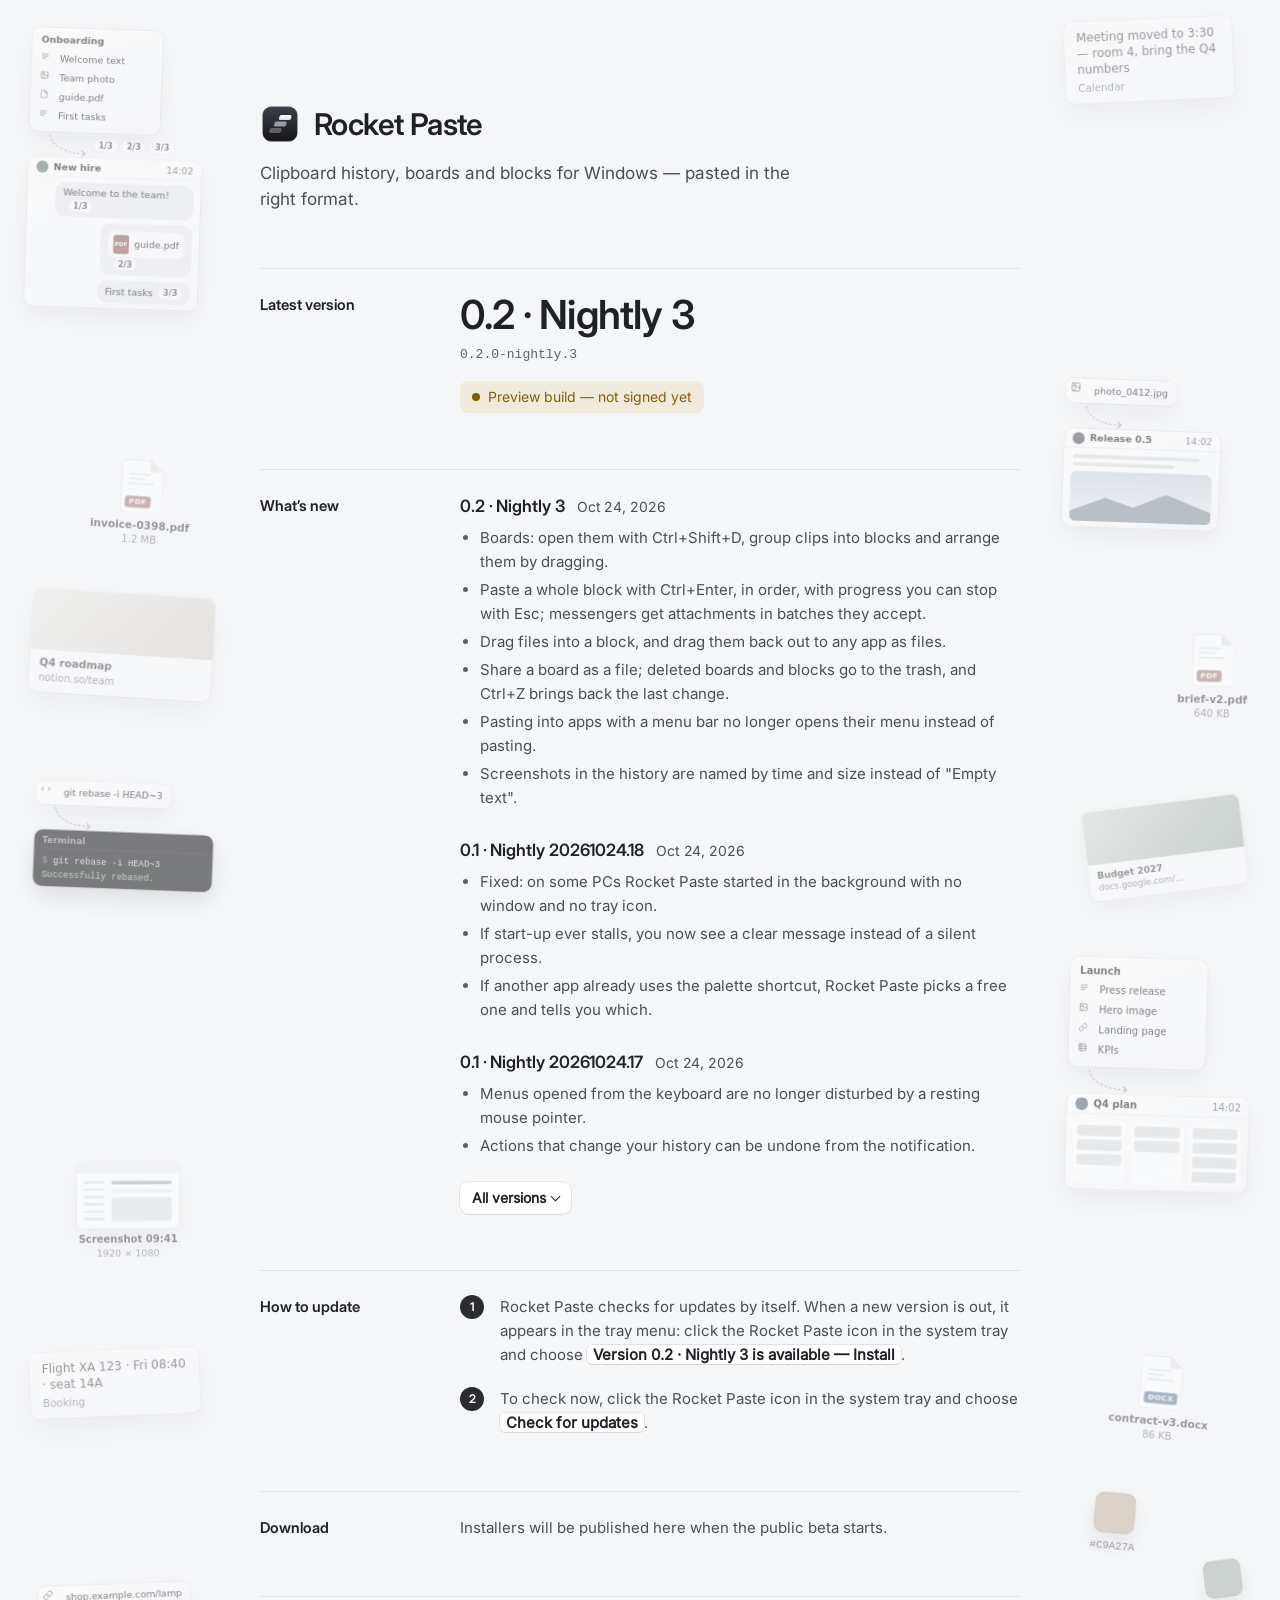
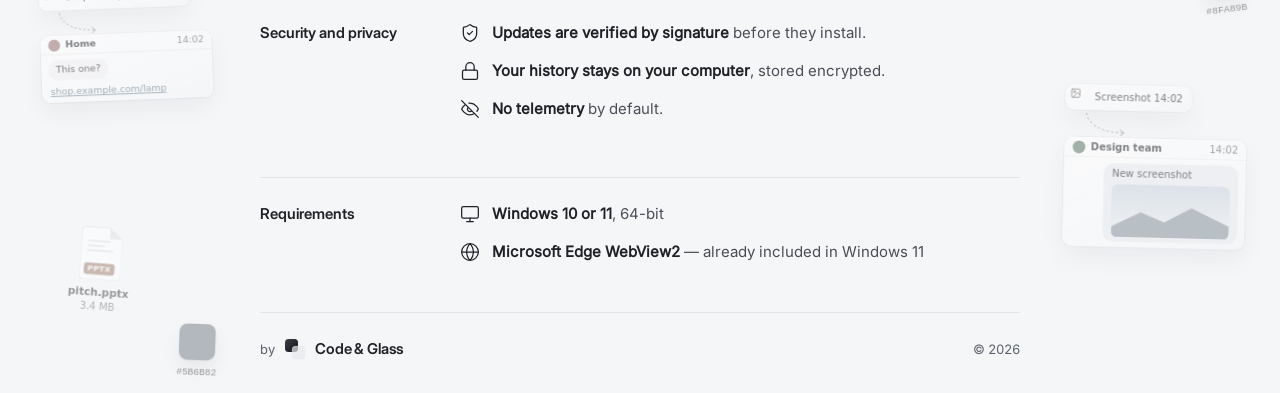
==== commit d9c55393: "nightly 0.2.0-nightly.3" ====
--- a/index.html
+++ b/index.html
@@ -6,53 +6,53 @@
 <meta name="robots" content="noindex">
 <meta name="color-scheme" content="light dark">
 <title>Rocket Paste — updates</title>
-<meta name="description" content="Clipboard history for Windows — pasted in the right format.">
+<meta name="description" content="Clipboard history, boards and blocks for Windows — pasted in the right format.">
 <link rel="icon" href="/assets/favicon.ico" sizes="16x16 32x32 48x48">
 <link rel="icon" href="/assets/favicon.svg" type="image/svg+xml">
 <link rel="apple-touch-icon" href="/assets/apple-touch-icon.png">
 <meta property="og:type" content="website">
 <meta property="og:site_name" content="Rocket Paste">
 <meta property="og:title" content="Rocket Paste — updates">
-<meta property="og:description" content="Clipboard history for Windows — pasted in the right format.">
+<meta property="og:description" content="Clipboard history, boards and blocks for Windows — pasted in the right format.">
 <meta property="og:url" content="https://updates.rocketpaste.com/">
 <meta property="og:image" content="https://updates.rocketpaste.com/assets/og.png">
 <meta property="og:image:width" content="1200">
 <meta property="og:image:height" content="630">
-<meta property="og:image:alt" content="Rocket Paste — clipboard history, boards and blocks for Windows. By Code &amp; Glass.">
+<meta property="og:image:alt" content="Rocket Paste. Copy anything. Paste it right — everywhere. By Code &amp; Glass.">
 <meta name="twitter:card" content="summary_large_image">
 <meta name="twitter:image" content="https://updates.rocketpaste.com/assets/og.png">
 <link rel="preload" href="/assets/inter-display-600.woff2" as="font" type="font/woff2" crossorigin>
-<link rel="stylesheet" href="/assets/style.css">
+<link rel="stylesheet" href="/assets/style.fb41db081c.css">
 </head>
 <body class="pg-up">
 <div class="bgx" aria-hidden="true"></div>
 <main class="up">
-<header class="hero"><svg class="app" width="64" height="64" viewBox="0 0 256 256" aria-hidden="true"><defs><linearGradient id="tb" x1="0" y1="0" x2="0" y2="1"><stop offset="0" stop-color="#3B3E46"/><stop offset="1" stop-color="#141519"/></linearGradient><linearGradient id="ps" x1="0" y1="0" x2="0" y2="1"><stop offset="0" stop-color="#fff"/><stop offset="1" stop-color="#D9DDE4"/></linearGradient></defs><rect x="16" y="16" width="224" height="224" rx="56" fill="url(#tb)"/><rect x="17.5" y="17.5" width="221" height="221" rx="54.5" fill="none" stroke="#fff" stroke-opacity=".22" stroke-width="3"/><g transform="translate(44 44) scale(7)"><g transform="translate(4.8 0) skewX(-14)"><rect x="2" y="15.6" width="11" height="4.6" rx="1.5" fill="#EDEFF3" fill-opacity=".3"/><rect x="5" y="9.7" width="11" height="4.6" rx="1.5" fill="#EDEFF3" fill-opacity=".58"/><rect x="8" y="3.8" width="11" height="4.6" rx="1.5" fill="url(#ps)"/></g></g></svg><h1>Rocket Paste</h1><p class="lead">Clipboard history for Windows — pasted in the right format.</p></header>
+<header class="hero"><svg class="app" width="64" height="64" viewBox="0 0 256 256" aria-hidden="true"><defs><linearGradient id="tb" x1="0" y1="0" x2="0" y2="1"><stop offset="0" stop-color="#3B3E46"/><stop offset="1" stop-color="#141519"/></linearGradient><linearGradient id="ps" x1="0" y1="0" x2="0" y2="1"><stop offset="0" stop-color="#fff"/><stop offset="1" stop-color="#D9DDE4"/></linearGradient></defs><rect x="16" y="16" width="224" height="224" rx="56" fill="url(#tb)"/><rect x="17.5" y="17.5" width="221" height="221" rx="54.5" fill="none" stroke="#fff" stroke-opacity=".22" stroke-width="3"/><g transform="translate(44 44) scale(7)"><g transform="translate(4.8 0) skewX(-14)"><rect x="2" y="15.6" width="11" height="4.6" rx="1.5" fill="#EDEFF3" fill-opacity=".3"/><rect x="5" y="9.7" width="11" height="4.6" rx="1.5" fill="#EDEFF3" fill-opacity=".58"/><rect x="8" y="3.8" width="11" height="4.6" rx="1.5" fill="url(#ps)"/></g></g></svg><h1>Rocket Paste</h1><p class="lead">Clipboard history, boards and blocks for Windows — pasted in the right format.</p></header>
 
 <section class="blk" aria-labelledby="h-ver"><h2 id="h-ver">Latest version</h2><div>
-<p class="ver">0.1.0-nightly.20261024.18</p>
-<p class="meta"><time datetime="2026-10-24">Oct 24, 2026</time><span class="chan">Nightly</span></p>
+<p class="ver" title="0.2.0-nightly.3">0.2 · Nightly 3</p>
+<p class="meta"><code class="tech">0.2.0-nightly.3</code></p>
 <p class="warn">Preview build — not signed yet</p>
 </div></section>
 
 <section class="blk" aria-labelledby="h-new"><h2 id="h-new">What’s new</h2><div>
 <p class="since" id="since" role="status" hidden>Since your version <code></code> — <b></b></p>
-<article class="rel" data-version="0.1.0-nightly.20261024.18"><h3>0.1.0-nightly.20261024.18<small>Oct 24, 2026 · Nightly</small></h3><ul><li>Fixed: on some PCs Rocket Paste started in the background with no window and no tray icon.</li><li>If start-up ever stalls, you now see a clear message instead of a silent process.</li><li>If another app already uses the palette shortcut, Rocket Paste picks a free one and tells you which.</li></ul></article>
-<article class="rel" data-version="0.1.0-nightly.20261024.17"><h3>0.1.0-nightly.20261024.17<small>Oct 24, 2026 · Nightly</small></h3><ul><li>Menus opened from the keyboard are no longer disturbed by a resting mouse pointer.</li><li>Actions that change your history can be undone from the notification.</li></ul></article>
-<article class="rel" data-version="0.1.0-nightly.20261024.16"><h3>0.1.0-nightly.20261024.16<small>Oct 24, 2026 · Nightly</small></h3><ul><li>Every menu works fully from the keyboard.</li><li>Lists show clear loading, empty and error states.</li><li>Privacy: exclude an app by picking it from running apps or from a file.</li></ul></article>
-<details class="all"><summary>All versions</summary>
-<article class="rel" data-version="0.1.0-nightly.20261024.15"><h3>0.1.0-nightly.20261024.15<small>Oct 24, 2026 · Nightly</small></h3><ul><li>Keyboard and mouse behaviour was checked on every control, with many small fixes.</li><li>Browser shortcuts and browser menus no longer appear inside the app.</li><li>When something fails, you get a clear message instead of nothing.</li></ul></article>
-<article class="rel" data-version="0.1.0-nightly.20261023.14"><h3>0.1.0-nightly.20261023.14<small>Oct 23, 2026 · Nightly</small></h3><ul><li>A new flat Windows 11 look for the palette and Settings.</li><li>Better contrast in light and dark themes.</li><li>Many layout and focus fixes after a full review.</li></ul></article>
-<article class="rel" data-version="0.1.0-nightly.20261023.13"><h3>0.1.0-nightly.20261023.13<small>Oct 23, 2026 · Nightly</small></h3><ul><li>Settings no longer flashes on start-up.</li><li>The window frame follows your light or dark theme.</li><li>The actions menu opens straight to the list.</li><li>Pasting returns to the window you came from more reliably.</li><li>A shortcut that cannot be used is rolled back, so you are never left without one.</li></ul></article>
-<article class="rel" data-version="0.1.0-nightly.20261023.12"><h3>0.1.0-nightly.20261023.12<small>Oct 23, 2026 · Nightly</small></h3><ul><li>One actions menu: right-click, the ⋯ button, Shift+F10 and Ctrl+K all open it.</li><li>A new Settings window for shortcuts, theme, language, start-up and privacy.</li><li>A tray menu to open the palette, pause recording, open Settings or quit.</li></ul></article>
+<article class="rel" data-version="0.2.0-nightly.3"><h3>0.2 · Nightly 3<small>Oct 24, 2026</small></h3><ul><li>Boards: open them with Ctrl+Shift+D, group clips into blocks and arrange them by dragging.</li><li>Paste a whole block with Ctrl+Enter, in order, with progress you can stop with Esc; messengers get attachments in batches they accept.</li><li>Drag files into a block, and drag them back out to any app as files.</li><li>Share a board as a file; deleted boards and blocks go to the trash, and Ctrl+Z brings back the last change.</li><li>Pasting into apps with a menu bar no longer opens their menu instead of pasting.</li><li>Screenshots in the history are named by time and size instead of &quot;Empty text&quot;.</li></ul></article>
+<article class="rel" data-version="0.1.0-nightly.20261024.18"><h3>0.1 · Nightly 20261024.18<small>Oct 24, 2026</small></h3><ul><li>Fixed: on some PCs Rocket Paste started in the background with no window and no tray icon.</li><li>If start-up ever stalls, you now see a clear message instead of a silent process.</li><li>If another app already uses the palette shortcut, Rocket Paste picks a free one and tells you which.</li></ul></article>
+<article class="rel" data-version="0.1.0-nightly.20261024.17"><h3>0.1 · Nightly 20261024.17<small>Oct 24, 2026</small></h3><ul><li>Menus opened from the keyboard are no longer disturbed by a resting mouse pointer.</li><li>Actions that change your history can be undone from the notification.</li></ul></article>
+<details class="all"><summary><span class="show">All versions</span><span class="hide">Hide versions</span></summary>
+<article class="rel" data-version="0.1.0-nightly.20261024.16"><h3>0.1 · Nightly 20261024.16<small>Oct 24, 2026</small></h3><ul><li>Every menu works fully from the keyboard.</li><li>Lists show clear loading, empty and error states.</li><li>Privacy: exclude an app by picking it from running apps or from a file.</li></ul></article>
+<article class="rel" data-version="0.1.0-nightly.20261024.15"><h3>0.1 · Nightly 20261024.15<small>Oct 24, 2026</small></h3><ul><li>Keyboard and mouse behaviour was checked on every control, with many small fixes.</li><li>Browser shortcuts and browser menus no longer appear inside the app.</li><li>When something fails, you get a clear message instead of nothing.</li></ul></article>
+<article class="rel" data-version="0.1.0-nightly.20261023.14"><h3>0.1 · Nightly 20261023.14<small>Oct 23, 2026</small></h3><ul><li>A new flat Windows 11 look for the palette and Settings.</li><li>Better contrast in light and dark themes.</li><li>Many layout and focus fixes after a full review.</li></ul></article>
+<article class="rel" data-version="0.1.0-nightly.20261023.13"><h3>0.1 · Nightly 20261023.13<small>Oct 23, 2026</small></h3><ul><li>Opening Settings no longer closes the app.</li><li>The window frame follows your light or dark theme.</li><li>The actions menu opens straight to the list.</li><li>Pasting returns to the window you came from more reliably.</li><li>A shortcut that cannot be used is rolled back, so you are never left without one.</li></ul></article>
+<article class="rel" data-version="0.1.0-nightly.20261023.12"><h3>0.1 · Nightly 20261023.12<small>Oct 23, 2026</small></h3><ul><li>One actions menu: right-click, the ⋯ button, Shift+F10 and Ctrl+K all open it.</li><li>A new Settings window for shortcuts, theme, language, start-up and privacy.</li><li>A tray menu to open the palette, pause recording, open Settings or quit.</li></ul></article>
+<button type="button" class="all-hide" hidden>Hide versions</button>
 </details>
 </div></section>
 
 <section class="blk" aria-labelledby="h-how"><h2 id="h-how">How to update</h2><div>
 <ol class="steps2">
-<li><span>Rocket Paste checks for updates by itself. When a new version is out, you get a notification:</span>
-<p class="said"><b>Update available</b><span>Version 0.1.0-nightly.20261024.18 is ready to install.</span></p>
-<span class="next">Then click the tray icon and choose <span class="ui">Version 0.1.0-nightly.20261024.18 is available — Install</span>.</span></li>
+<li><span>Rocket Paste checks for updates by itself. When a new version is out, it appears in the tray menu: click the Rocket Paste icon in the system tray and choose <span class="ui">Version 0.2 · Nightly 3 is available — Install</span>.</span></li>
 <li><span>To check now, click the Rocket Paste icon in the system tray and choose <span class="ui">Check for updates</span>.</span></li>
 </ol>
 </div></section>
@@ -78,7 +78,8 @@
 </div></section>
 </main>
 <footer class="foot2"><div class="sig"><span>by</span><svg class="cg" width="24" height="24" viewBox="0 0 96 96" aria-hidden="true"><defs><linearGradient id="cb" x1="0" y1="0" x2="1" y2="1"><stop offset="0" style="stop-color:var(--cg-a)"/><stop offset="1" style="stop-color:var(--cg-b)"/></linearGradient><linearGradient id="ce" x1="0" y1="0" x2="1" y2="1"><stop offset="0" stop-color="#fff" stop-opacity=".95"/><stop offset=".45" stop-color="#fff" stop-opacity=".12"/><stop offset="1" stop-color="#fff" stop-opacity=".5"/></linearGradient></defs><rect x="8" y="8" width="52" height="52" rx="14" fill="url(#cb)"/><rect x="36" y="36" width="52" height="52" rx="14" style="fill:var(--cg-glass)"/><rect x="36.75" y="36.75" width="50.5" height="50.5" rx="13.25" fill="none" stroke="url(#ce)" stroke-width="1.5"/><rect x="35.75" y="35.75" width="52.5" height="52.5" rx="14.25" fill="none" style="stroke:var(--cg-line)" stroke-width=".75"/></svg><span class="cgw">Code &amp; Glass</span></div><p class="honest">© 2026</p></footer>
-<script>(function(){var m=location.hash.match(/from=([\w.+-]+)/);if(!m||!/^\d+\.\d+\.\d+(?:[-+.][\w.]+)?$/.test(m[1]))return;var f=m[1],n=function(v){return(v.match(/\d+/g)||[]).map(Number)},c=function(a,b){a=n(a);b=n(b);for(var i=0;i<Math.max(a.length,b.length);i++){var d=(a[i]||0)-(b[i]||0);if(d)return d}return 0},k=0,e=document.getElementById("since");document.querySelectorAll(".rel[data-version]").forEach(function(r){if(c(r.getAttribute("data-version"),f)>0){r.classList.add("new");k+=r.querySelectorAll("li").length;var d=r.closest("details");if(d)d.open=true}});if(!e)return;e.querySelector("code").textContent=f;e.querySelector("b").textContent=k?k+(k===1?" change":" changes"):"you have the latest version";e.hidden=false})();</script>
-<script>(function () { var bg = document.querySelector(".bgx"); if (!bg) return; var sh = function (a) { for (var i = a.length - 1; i > 0; i--) { var j = Math.floor(Math.random() * (i + 1)), t = a[i]; a[i] = a[j]; a[j] = t; } return a; }; var DC = { PDF: "oklch(0.56 0.12 28)", XLSX: "oklch(0.52 0.09 150)", DOCX: "oklch(0.50 0.10 255)", ZIP: "oklch(0.55 0.07 75)", MD: "oklch(0.45 0.02 250)", PNG: "oklch(0.52 0.08 200)", PPTX: "oklch(0.58 0.11 45)", TXT: "oklch(0.50 0.02 250)" }; var cap = function (b, s) { return '<span class="cp"><b>' + b + "</b>" + (s ? "<small>" + s + "</small>" : "") + "</span>"; }; var doc = function (n, s) { var e = n.split(".").pop().toUpperCase(); return '<span class="cq-o"><span class="dc" style="--c:' + DC[e] + '"><i></i><i></i><i></i><em>' + e + "</em></span>" + cap(n, s) + "</span>"; }; var shot = function (n, s) { return '<span class="cq-o"><span class="sh"><i></i></span>' + cap(n, s) + "</span>"; }; var photo = function (n, s, a, b) { return '<span class="cq-o"><span class="ph" style="--a:' + a + ";--b:" + b + '"></span>' + cap(n, s) + "</span>"; }; var sw = function (h) { return '<span class="cq-o"><span class="sw" style="--c:' + h + '"></span>' + cap(h) + "</span>"; }; var link = function (t, d, g) { return '<span class="lp"><span class="lp-im" style="background:' + g + '"></span><span class="lp-tx"><b>' + t + "</b><small>" + d + "</small></span></span>"; }; var code = function (t) { return '<span class="cd">' + t + "</span>"; }; var note = function (t, m) { return '<span class="nt">' + t + "<small>" + m + "</small></span>"; }; var FILES = [ doc("invoice-0398.pdf", "1.2 MB"), doc("budget-2027.xlsx", "48 KB"), doc("contract-v3.docx", "86 KB"), doc("assets.zip", "24 MB"), doc("release-notes.md", "4 KB"), doc("logo-dark.png", "64 KB"), doc("brief-v2.pdf", "640 KB"), doc("changelog.md", "2 KB"), doc("photos.zip", "120 MB"), doc("report-q3.docx", "210 KB"), doc("pitch.pptx", "3.4 MB"), doc("prices.xlsx", "22 KB"), doc("readme.txt", "1 KB"), doc("icon-512.png", "88 KB"), doc("scan-0412.pdf", "2.8 MB"), shot("Screenshot 16:47", "1280 × 720"), shot("Screenshot 09:41", "1920 × 1080"), shot("Screenshot 18:20", "1440 × 900"), photo("IMG_0412.jpg", "4032 × 3024", "#BFD3E6", "#5E7183"), photo("dunes.heic", "2.1 MB", "#E8D3C2", "#7C6655"), photo("forest.jpg", "1.4 MB", "#C9D9CF", "#5D7366"), photo("dusk.png", "880 KB", "#D3D0E3", "#6C6886") ]; var SMALL = [ sw("#2F3A4A"), sw("#C9A27A"), sw("#8FA89B"), sw("#5B6B82"), sw("#E8E4DC"), link("Release 0.5 · notes", "github.com/codeandglass", "linear-gradient(135deg,#E3E5E9,#C3C7CF)"), link("Brand guidelines", "figma.com/file/brand", "linear-gradient(135deg,#D3D0E3,#9E9AB5)"), link("Q4 roadmap", "notion.so/team", "linear-gradient(135deg,#EFE9E1,#D8CDBF)"), link("Budget 2027", "docs.google.com/…", "linear-gradient(135deg,#C9D9CF,#8EA597)"), link("Desk lamp, brass", "shop.example.com", "linear-gradient(135deg,#E8D3C2,#B39A86)"), link("Hotel · 2 nights", "stay.example.com", "linear-gradient(135deg,#DDE7EE,#B9CAD6)"), code("SELECT name FROM orders"), note("Meeting moved to 3:30 — room 4, bring the Q4 numbers", "Calendar"), note("Thanks — looks great! Ship it on Friday.", "Notes"), note("Please send the signed contract by Monday", "Mail"), note("Order INV-2026-0388 is ready for pickup", "Mail"), note("Deliver to: 12 Elm Street, apt 4, Springfield", "Address"), note("+1 555 0142", "Phone"), note("Tax ID 00-1234567 · IBAN XX00 0000 0000 0000", "Billing"), note("Hi Anna, attaching the draft — let me know what you think.", "Draft"), note("Flight XA 123 · Fri 08:40 · seat 14A", "Booking"), note("Milk, eggs, bread, coffee, lemons", "Shopping list"), note("“Simplicity is the ultimate sophistication.”", "Quote"), note("Mon 9:00 standup · Wed 14:00 review · Fri 16:00 demo", "Schedule"), ]; var TI = { file: '<path d="M15 2H6a2 2 0 0 0-2 2v16a2 2 0 0 0 2 2h12a2 2 0 0 0 2-2V7Z"/><path d="M14 2v4a2 2 0 0 0 2 2h4"/>', image: '<rect width="18" height="18" x="3" y="3" rx="2"/><circle cx="9" cy="9" r="2"/><path d="m21 15-3.1-3.1a2 2 0 0 0-2.8 0L6 21"/>', link: '<path d="M10 13a5 5 0 0 0 7.54.54l3-3a5 5 0 0 0-7.07-7.07l-1.72 1.71"/><path d="M14 11a5 5 0 0 0-7.54-.54l-3 3a5 5 0 0 0 7.07 7.07l1.71-1.71"/>', code: '<path d="m18 16 4-4-4-4M6 8l-4 4 4 4"/>', table: '<rect width="18" height="18" x="3" y="3" rx="2"/><path d="M3 9h18M3 15h18M9 3v18"/>', text: '<path d="M4 6h16M4 12h16M4 18h10"/>' }; var TC = { file: "t-file", image: "t-image", link: "t-link", code: "t-code", table: "t-image", text: "t-text" }; var chip = function (k, t) { return '<span class="sc-chip"><span class="ti ' + TC[k] + '"><svg class="i" width="12" height="12" viewBox="0 0 24 24">' + TI[k] + "</svg></span>" + t + "</span>"; }; var ARR = '<svg class="sc-arr" viewBox="0 0 64 30" fill="none" stroke="currentColor" stroke-width="1.2" stroke-linecap="round"><path d="M6 2C9 18 28 26 54 26" stroke-dasharray="2 4"/><path d="M49 22l5 4-5 4"/></svg>'; var att = function (e, n) { return '<span class="sc-att"><b style="--c:' + DC[e] + '">' + e + "</b>" + n + "</span>"; }; var win = function (t, c, body, w) { return '<span class="sc-win" style="width:' + (w || 200) + 'px"><span class="sc-wt"><i style="--c:' + c + '"></i>' + t + "<s>14:02</s></span>" + body + "</span>"; }; var bub = function (t, o) { return '<span class="sc-bub' + (o ? " o" : "") + '">' + t + "</span>"; }; var pic = '<span class="sc-pic"></span>'; var lines = function (ws) { return '<span class="sc-lines">' + ws.map(function (w) { return '<i style="width:' + w + '%"></i>'; }).join("") + "</span>"; }; var grid = function (rows) { return '<table class="sc-sg">' + rows.map(function (r, i) { return "<tr>" + r.map(function (c, j) { return "<td" + (i && j && c.charAt(0) !== "~" ? ' class="p"' : "") + ">" + c.replace("~", "") + "</td>"; }).join("") + "</tr>"; }).join("") + "</table>"; }; var term = function (cmd, out) { return '<span class="sc-term"><span class="sc-wt">Terminal</span><span class="sc-pre"><em>$</em> ' + cmd + "<br><strong>" + out + "</strong></span></span>"; }; var scene = function (c, w) { return '<span class="sc">' + c + ARR + w + "</span>"; }; var SCENES = [ scene(chip("file", "invoice-0412.pdf"), win("Ivan", "oklch(0.62 0.1 230)", bub("Can you send the invoice?") + bub("Here it is" + att("PDF", "invoice-0412.pdf"), 1))), scene(chip("table", "12.4 · 14.0 · 38.1"), win("Budget", "oklch(0.52 0.09 150)", grid([["Item", "Q3", "Q4"], ["Design", "12.4", "14.0"], ["Dev", "38.1", "~41.6"]]), 180)), scene(chip("image", "Screenshot 14:02"), win("Design team", "oklch(0.55 0.08 150)", bub("New screenshot" + pic, 1))), scene(chip("code", "git rebase -i HEAD~3"), term("git rebase -i HEAD~3", "Successfully rebased.")), scene(chip("file", "Q4-budget.xlsx"), win("New message", "oklch(0.5 0.02 250)", '<span class="sc-ml"><span>To</span><b>finance@studio.com</b></span>' + lines([88, 70]) + att("XLSX", "Q4-budget.xlsx"), 210)), scene(chip("image", "photo_0412.jpg"), win("Release 0.5", "oklch(0.45 0.02 250)", lines([92, 74]) + pic, 180)), scene(chip("text", "221B Baker Street"), win("Anna", "oklch(0.6 0.08 30)", bub("Address?") + bub("221B Baker Street, London", 1))), scene(chip("file", "brief-final.docx"), win("Max", "oklch(0.5 0.06 260)", bub("The brief" + att("DOCX", "brief-final.docx"), 1))), scene(chip("text", "INV-2026-0412"), win("Support", "oklch(0.55 0.05 200)", bub("Order number?") + bub("INV-2026-0412", 1))), scene(chip("text", "Milk, eggs, bread, coffee"), win("Family", "oklch(0.6 0.08 70)", bub("What do we need?") + bub("Milk, eggs, bread, coffee", 1))), scene(chip("table", "$4 · $9"), win("Prices", "oklch(0.52 0.09 150)", grid([["Plan", "Price"], ["Basic", "$4"], ["Pro", "$9"]]), 160)), scene(chip("link", "github.com/rocketpaste"), win("New message", "oklch(0.5 0.02 250)", '<span class="sc-ml"><span>To</span><b>team@studio.com</b></span>' + lines([80]) + '<span class="sc-lnk">github.com/rocketpaste</span>', 210)), scene(chip("image", "logo@2x.png"), win("Brand", "oklch(0.55 0.08 200)", bub("Final logo" + pic, 1))), scene(chip("text", "Flight XA 123 · seat 14A"), win("Trip", "oklch(0.55 0.05 200)", '<span class="sc-ml"><span>To</span><b>me@example.com</b></span>' + lines([70]) + bub("Flight XA 123 · Fri 08:40 · seat 14A", 1), 210)), scene(chip("text", "+1 555 0142"), win("Courier", "oklch(0.55 0.06 150)", bub("Your phone number?") + bub("+1 555 0142", 1))), scene(chip("link", "shop.example.com/lamp"), win("Home", "oklch(0.6 0.08 30)", bub("This one?") + '<span class="sc-lnk">shop.example.com/lamp</span>')) ]; var run = function () { [].forEach.call(bg.querySelectorAll(".cq"), function (e) { e.remove(); }); var W = document.documentElement.clientWidth, H = document.documentElement.scrollHeight; var cr = document.querySelector("main").getBoundingClientRect(), L0 = cr.left - 32, R0 = cr.right + 32, FW = L0 - 24; if (FW < 96) return; var src = { s: SCENES, f: FILES, m: SMALL }, pools = { s: sh(SCENES.slice()), f: sh(FILES.slice()), m: sh(SMALL.slice()) }; var take = function (k) { if (!pools[k].length) pools[k] = sh(src[k].slice()); return pools[k].pop(); }, back = function (k, v) { pools[k].unshift(v); }; var CH = 180, rows = Math.floor((H - 24) / CH), lanes = FW >= 470 ? 2 : 1, LW = (FW - 24 * (lanes - 1)) / lanes, K = 1, Y = scrollY, placed = [], codes = [], cells = []; var clash = function (q) { return placed.some(function (p) { if (q[0] < p[2] + 24 && q[2] > p[0] - 24 && q[1] < p[3] + 24 && q[3] > p[1] - 24) return true; var d = function (u, v) { return Math.abs(u - v) < 16; }, nx = Math.abs(q[0] + q[2] - p[0] - p[2]) / 2 < 400, ny = Math.abs(q[1] + q[3] - p[1] - p[3]) / 2 < (LW < 200 ? 170 : 400); return (ny && (d(q[0], p[0]) || d(q[2], p[2]) || d((q[0] + q[2]) / 2, (p[0] + p[2]) / 2))) || (nx && (d(q[1], p[1]) || d(q[3], p[3]) || d((q[1] + q[3]) / 2, (p[1] + p[3]) / 2))); }); }; var put = function (html, x0, y0, kind, sc, quiet, min, h0, h1) { var e = document.createElement("div"); e.className = quiet ? "cq in" : "cq"; e.innerHTML = html; bg.appendChild(e); var ow = e.offsetWidth, oh = e.offsetHeight, top = y0 + (h0 || 0), ch = (h1 || CH) - (h0 || 0), tilt = kind === "s" ? 3 : 8; for (var t = 0; t < 120; t++) { var s = sc * (quiet ? Math.min(K, 1.15) * .85 : K) * (.8 + Math.random() * .2); if (min) s = Math.max(min * (quiet ? .85 : 1), Math.min(s, (LW - 16) / ow, (ch - 24) / oh)); var w = ow * s, h = oh * s; if (w > LW - 8 || h > ch - 12) continue; var x = x0 + 4 + Math.random() * (LW - 8 - w), y = top + 6 + Math.random() * (ch - 12 - h); e.style.cssText = "left:" + (x - (ow - w) / 2).toFixed(0) + "px;top:" + (y - (oh - h) / 2).toFixed(0) + "px;transform:rotate(" + ((Math.random() * 2 - 1) * tilt).toFixed(1) + "deg) scale(" + s.toFixed(3) + ")"; var r = e.getBoundingClientRect(), q = [r.left, r.top + Y, r.right, r.bottom + Y]; var isCode = /class="(cd|sc-term|sc-code)"/.test(html), side = q[0] < W / 2; if (isCode && codes.some(function (c) { return c[0] === side && Math.abs(c[1] - q[1]) < 900; })) { e.remove(); return false; } if (q[0] < x0 || q[2] > x0 + LW || q[0] < 20 || q[2] > W - 20 || q[3] > H - 8 || clash(q)) continue; placed.push(q); if (isCode) codes.push([side, q[1]]); return true; } e.remove(); return false; }; var used = []; var tryPut = function (k, x0, y0, kind, sc, quiet, min, h0, h1) { for (var n = 0; n < src[k].length; n++) { var v = take(k); if (used.some(function (u) { return u[0] === v && Math.abs(u[1] - y0) < 900; })) { back(k, v); continue; } if (put(v, x0, y0, kind, sc, quiet, min, h0, h1)) { used.push([v, y0]); return true; } back(k, v); return false; } return false; }; var files = function (x0, y0) { if (LW >= 150 && Math.random() < .65) { var a = Math.random() < .5; if (tryPut("f", x0, y0, "f", 1.3, true, .9, a ? 0 : 70, a ? 110 : CH)) { tryPut("f", x0, y0, "f", 1.3, true, .9, a ? 70 : 0, a ? CH : 110) || tryPut("m", x0, y0, "m", 1.2, true, .85, a ? 70 : 0, a ? CH : 110); return true; } } if (tryPut("f", x0, y0, "f", 1.3, true, .9)) { if (Math.random() < .7) tryPut("m", x0, y0, "m", 1.2, true, .85); return true; } return tryPut("m", x0, y0, "m", 1.2, true, .85); }; bg.__cells = cells; bg.__placed = placed; bg.__ny = LW < 200 ? 170 : 400; for (var side = 0; side < 2; side++) for (var ln = 0; ln < lanes; ln++) { var outer = ln === 0, x0 = side ? (outer ? W - 24 - LW : R0) : (outer ? 24 : L0 - LW); for (var r = 0, i = 0; r < rows; r++, i++) { var y0 = 12 + r * CH, k = lanes === 2 ? (outer ? ["s", "f", "m"] : ["f", "m", "f", "m"])[(i + side) % (outer ? 3 : 4)] : ["s", "f", "m"][(i + side * 2) % 3], ok = false; if (k === "s" && r + 1 < rows && tryPut("s", x0, y0, "s", 1, false, .85, 0, CH * 2)) { cells.push([x0, y0, CH * 2, LW]); r++; continue; } if (k === "m") { ok = tryPut("m", x0, y0, "m", 1.2, true, .85); if (ok) tryPut("m", x0, y0, "m", 1.2, true, .85); } else ok = files(x0, y0); for (var z = 0; !ok && z < 8; z++) ok = tryPut(z % 2 ? "f" : "m", x0, y0, z % 2 ? "f" : "m", [1, 1, .8, .8, .7, .7, .6, .6][z], true, .5); cells.push([x0, y0, CH, LW]); } } }; var last = 0, tm; var again = function () { clearTimeout(tm); tm = setTimeout(run, 150); }; addEventListener("resize", function () { if (innerWidth !== last) { last = innerWidth; again(); } }); [].forEach.call(document.querySelectorAll("details"), function (d) { d.addEventListener("toggle", again); }); addEventListener("hashchange", again); (document.fonts ? document.fonts.ready : Promise.resolve()).then(function () { last = innerWidth; run(); }); })();</script>
+<script>(function(){var m=location.hash.match(/from=([\w.+-]+)/);if(!m)return;var f=m[1],n=function(v){return(v.match(/\d+/g)||[]).map(Number)},c=function(a,b){a=n(a);b=n(b);for(var i=0;i<Math.max(a.length,b.length);i++){var d=(a[i]||0)-(b[i]||0);if(d)return d}return 0},k=0,e=document.getElementById("since");document.querySelectorAll(".rel[data-version]").forEach(function(r){if(c(r.getAttribute("data-version"),f)>0){r.classList.add("new");k+=r.querySelectorAll("li").length;var d=r.closest("details");if(d)d.open=true}});if(!e)return;e.querySelector("code").textContent=f;e.querySelector("b").textContent=k?k+(k===1?" change":" changes"):"you have the latest version";e.hidden=false})();</script>
+<script>(function () { var d = document.querySelector("details.all"); if (!d) return; var s = d.querySelector("summary"), b = d.querySelector(".all-hide"); b.hidden = false; b.addEventListener("click", function () { d.open = false; s.scrollIntoView({ block: "center" }); s.focus({ preventScroll: true }); }); })();</script>
+<script>(function () { var bg = document.querySelector(".bgx"); if (!bg) return; var sd = +((location.search.match(/[?&]seed=(\d+)/) || [])[1] || 0), rnd = sd ? function () { sd = sd * 16807 % 2147483647; return (sd - 1) / 2147483646; } : Math.random; var sh = function (a) { for (var i = a.length - 1; i > 0; i--) { var j = Math.floor(rnd() * (i + 1)), t = a[i]; a[i] = a[j]; a[j] = t; } return a; }; var DC = { PDF: "oklch(0.56 0.12 28)", XLSX: "oklch(0.52 0.09 150)", DOCX: "oklch(0.50 0.10 255)", ZIP: "oklch(0.55 0.07 75)", MD: "oklch(0.45 0.02 250)", PNG: "oklch(0.52 0.08 200)", PPTX: "oklch(0.58 0.11 45)", TXT: "oklch(0.50 0.02 250)" }; var cap = function (b, s) { return '<span class="cp"><b>' + b + "</b>" + (s ? "<small>" + s + "</small>" : "") + "</span>"; }; var doc = function (n, s) { var e = n.split(".").pop().toUpperCase(); return '<span class="cq-o"><span class="dc" style="--c:' + DC[e] + '"><i></i><i></i><i></i><em>' + e + "</em></span>" + cap(n, s) + "</span>"; }; var shot = function (n, s) { return '<span class="cq-o"><span class="sh"><i></i></span>' + cap(n, s) + "</span>"; }; var photo = function (n, s, a, b) { return '<span class="cq-o"><span class="ph" style="--a:' + a + ";--b:" + b + '"></span>' + cap(n, s) + "</span>"; }; var sw = function (h) { return '<span class="cq-o"><span class="sw" style="--c:' + h + '"></span>' + cap(h) + "</span>"; }; var link = function (t, d, g) { return '<span class="lp"><span class="lp-im" style="background:' + g + '"></span><span class="lp-tx"><b>' + t + "</b><small>" + d + "</small></span></span>"; }; var code = function (t) { return '<span class="cd">' + t + "</span>"; }; var note = function (t, m) { return '<span class="nt">' + t + "<small>" + m + "</small></span>"; }; var FILES = [ doc("invoice-0398.pdf", "1.2 MB"), doc("budget-2027.xlsx", "48 KB"), doc("contract-v3.docx", "86 KB"), doc("assets.zip", "24 MB"), doc("release-notes.md", "4 KB"), doc("logo-dark.png", "64 KB"), doc("brief-v2.pdf", "640 KB"), doc("changelog.md", "2 KB"), doc("photos.zip", "120 MB"), doc("report-q3.docx", "210 KB"), doc("pitch.pptx", "3.4 MB"), doc("prices.xlsx", "22 KB"), doc("readme.txt", "1 KB"), doc("icon-512.png", "88 KB"), doc("scan-0412.pdf", "2.8 MB"), shot("Screenshot 16:47", "1280 × 720"), shot("Screenshot 09:41", "1920 × 1080"), shot("Screenshot 18:20", "1440 × 900"), photo("IMG_0412.jpg", "4032 × 3024", "#BFD3E6", "#5E7183"), photo("dunes.heic", "2.1 MB", "#E8D3C2", "#7C6655"), photo("forest.jpg", "1.4 MB", "#C9D9CF", "#5D7366"), photo("dusk.png", "880 KB", "#D3D0E3", "#6C6886") ]; var SMALL = [ sw("#2F3A4A"), sw("#C9A27A"), sw("#8FA89B"), sw("#5B6B82"), sw("#E8E4DC"), link("Release 0.5 · notes", "github.com/codeandglass", "linear-gradient(135deg,#E3E5E9,#C3C7CF)"), link("Brand guidelines", "figma.com/file/brand", "linear-gradient(135deg,#D3D0E3,#9E9AB5)"), link("Q4 roadmap", "notion.so/team", "linear-gradient(135deg,#EFE9E1,#D8CDBF)"), link("Budget 2027", "docs.google.com/…", "linear-gradient(135deg,#C9D9CF,#8EA597)"), link("Desk lamp, brass", "shop.example.com", "linear-gradient(135deg,#E8D3C2,#B39A86)"), link("Hotel · 2 nights", "stay.example.com", "linear-gradient(135deg,#DDE7EE,#B9CAD6)"), code("SELECT name FROM orders"), note("Meeting moved to 3:30 — room 4, bring the Q4 numbers", "Calendar"), note("Thanks — looks great! Ship it on Friday.", "Notes"), note("Please send the signed contract by Monday", "Mail"), note("Order INV-2026-0388 is ready for pickup", "Mail"), note("Deliver to: 12 Elm Street, apt 4, Springfield", "Address"), note("+1 555 0142", "Phone"), note("Tax ID 00-1234567 · IBAN XX00 0000 0000 0000", "Billing"), note("Hi Anna, attaching the draft — let me know what you think.", "Draft"), note("Flight XA 123 · Fri 08:40 · seat 14A", "Booking"), note("Milk, eggs, bread, coffee, lemons", "Shopping list"), note("“Simplicity is the ultimate sophistication.”", "Quote"), note("Mon 9:00 standup · Wed 14:00 review · Fri 16:00 demo", "Schedule"), ]; var TI = { file: '<path d="M15 2H6a2 2 0 0 0-2 2v16a2 2 0 0 0 2 2h12a2 2 0 0 0 2-2V7Z"/><path d="M14 2v4a2 2 0 0 0 2 2h4"/>', image: '<rect width="18" height="18" x="3" y="3" rx="2"/><circle cx="9" cy="9" r="2"/><path d="m21 15-3.1-3.1a2 2 0 0 0-2.8 0L6 21"/>', link: '<path d="M10 13a5 5 0 0 0 7.54.54l3-3a5 5 0 0 0-7.07-7.07l-1.72 1.71"/><path d="M14 11a5 5 0 0 0-7.54-.54l-3 3a5 5 0 0 0 7.07 7.07l1.71-1.71"/>', code: '<path d="m18 16 4-4-4-4M6 8l-4 4 4 4"/>', table: '<rect width="18" height="18" x="3" y="3" rx="2"/><path d="M3 9h18M3 15h18M9 3v18"/>', text: '<path d="M4 6h16M4 12h16M4 18h10"/>' }; var TC = { file: "t-file", image: "t-image", link: "t-link", code: "t-code", table: "t-image", text: "t-text" }; var chip = function (k, t) { return '<span class="sc-chip"><span class="ti ' + TC[k] + '"><svg class="i" width="12" height="12" viewBox="0 0 24 24">' + TI[k] + "</svg></span>" + t + "</span>"; }; var ARR = '<svg class="sc-arr" viewBox="0 0 64 30" fill="none" stroke="currentColor" stroke-width="1.2" stroke-linecap="round"><path d="M6 2C9 18 28 26 54 26" stroke-dasharray="2 4"/><path d="M49 22l5 4-5 4"/></svg>'; var att = function (e, n) { return '<span class="sc-att"><b style="--c:' + DC[e] + '">' + e + "</b>" + n + "</span>"; }; var win = function (t, c, body, w) { return '<span class="sc-win" style="width:' + (w || 200) + 'px"><span class="sc-wt"><i style="--c:' + c + '"></i>' + t + "<s>14:02</s></span>" + body + "</span>"; }; var bub = function (t, o) { return '<span class="sc-bub' + (o ? " o" : "") + '">' + t + "</span>"; }; var pic = '<span class="sc-pic"></span>'; var lines = function (ws) { return '<span class="sc-lines">' + ws.map(function (w) { return '<i style="width:' + w + '%"></i>'; }).join("") + "</span>"; }; var grid = function (rows) { return '<table class="sc-sg">' + rows.map(function (r, i) { return "<tr>" + r.map(function (c, j) { return "<td" + (i && j && c.charAt(0) !== "~" ? ' class="p"' : "") + ">" + c.replace("~", "") + "</td>"; }).join("") + "</tr>"; }).join("") + "</table>"; }; var term = function (cmd, out) { return '<span class="sc-term"><span class="sc-wt">Terminal</span><span class="sc-pre"><em>$</em> ' + cmd + "<br><strong>" + out + "</strong></span></span>"; }; var item = function (e) { return '<span class="sc-it"><span class="ti ' + TC[e[0]] + '"><svg class="i" width="10" height="10" viewBox="0 0 24 24">' + TI[e[0]] + "</svg></span>" + e[1] + "</span>"; }; var source = function (s, marks) { if (s.group) return '<span class="sc-grp">' + s.group.map(function (e) { return chip(e[0], e[1]); }).join("") + "</span>"; if (s.block) return '<span class="sc-blk"><b>' + s.block.title + "</b>" + s.block.items.map(function (e, i) { return (marks ? '<span class="sc-mk' + (i < marks[0] ? " ok" : "") + '">' + (i + 1) + "</span>" : "") + item(e); }).join("") + "</span>"; return chip(s[0], s[1]); }; var action = function (a) { if (a && a.batch) { var t = ""; for (var i = 1; i <= a.batch; i++) t += "<em>" + i + "/" + a.batch + "</em>"; return '<span class="sc-act">' + ARR + '<span class="sc-bt">' + t + "</span></span>"; } if (a && a.marks) return '<span class="sc-act">' + ARR + '<span class="sc-bt"><em>' + (a.label ? a.label + " " : "") + a.marks[0] + "/" + a.marks[1] + "</em></span></span>"; if (a && a.label) return '<span class="sc-act">' + ARR + '<span class="sc-bt"><em>' + a.label + "</em></span></span>"; return ARR; }; var pics = function (n) { if (!n) return ""; if (n === 1) return pic; var h = ""; for (var i = 0; i < n; i++) h += "<i></i>"; return '<span class="sc-alb">' + h + "</span>"; }; var msg = function (m) { if (m.link) return '<span class="sc-lnk">' + m.link + "</span>"; var body = (m.t || "") + (m.att ? att(m.att[0], m.att[1]) : "") + pics(m.pics) + (m.tag ? '<span class="sc-tag">' + m.tag + "</span>" : ""); return bub(body, m.out); }; var ml = function (to) { return '<span class="sc-ml"><span>To</span><b>' + to + "</b></span>"; }; var target = function (d) { if (d.chat) return win(d.chat.title, d.chat.c, d.chat.msgs.map(msg).join(""), d.chat.w); if (d.mail) { var m = d.mail; return win("New message", "oklch(0.5 0.02 250)", ml(m.to) + lines(m.lines) + (m.t ? bub(m.t, 1) : "") + (m.link ? '<span class="sc-lnk">' + m.link + "</span>" : "") + (m.att ? att(m.att[0], m.att[1]) : "") + (m.atts ? m.atts.map(function (x) { return att(x[0], x[1]); }).join("") : ""), 210); } if (d.sheet) return win(d.sheet.title, d.sheet.c, grid(d.sheet.rows), d.sheet.w); if (d.doc) return win(d.doc.title, d.doc.c, lines(d.doc.lines) + (d.doc.t ? bub(d.doc.t, 1) : "") + pics(d.doc.pics), d.doc.w); if (d.term) return term(d.term.cmd, d.term.out); if (d.columns) return win(d.columns.title, d.columns.c, '<span class="sc-brd">' + d.columns.cols.map(function (n) { var c = ""; for (var i = 0; i < n; i++) c += "<i></i>"; return "<span>" + c + "</span>"; }).join("") + "</span>", 200); return ""; }; var draw = function (d) { return '<span class="sc">' + source(d.src, d.act && d.act.marks) + action(d.act) + target(d.dst) + "</span>"; }; var SCENES = [{"src":["file","invoice-0412.pdf"],"dst":{"chat":{"title":"Ivan","c":"oklch(0.62 0.1 230)","msgs":[{"t":"Can you send the invoice?"},{"out":1,"t":"Here it is","att":["PDF","invoice-0412.pdf"]}]}}},{"src":["table","12.4 · 14.0 · 38.1"],"dst":{"sheet":{"title":"Budget","c":"oklch(0.52 0.09 150)","w":180,"rows":[["Item","Q3","Q4"],["Design","12.4","14.0"],["Dev","38.1","~41.6"]]}}},{"src":["image","Screenshot 14:02"],"dst":{"chat":{"title":"Design team","c":"oklch(0.55 0.08 150)","msgs":[{"out":1,"t":"New screenshot","pics":1}]}}},{"src":["code","git rebase -i HEAD~3"],"dst":{"term":{"cmd":"git rebase -i HEAD~3","out":"Successfully rebased."}}},{"src":["file","Q4-budget.xlsx"],"dst":{"mail":{"to":"finance@studio.com","lines":[88,70],"att":["XLSX","Q4-budget.xlsx"]}}},{"src":["image","photo_0412.jpg"],"dst":{"doc":{"title":"Release 0.5","c":"oklch(0.45 0.02 250)","w":180,"lines":[92,74],"pics":1}}},{"src":["text","221B Baker Street"],"dst":{"chat":{"title":"Anna","c":"oklch(0.6 0.08 30)","msgs":[{"t":"Address?"},{"out":1,"t":"221B Baker Street, London"}]}}},{"src":["file","brief-final.docx"],"dst":{"chat":{"title":"Max","c":"oklch(0.5 0.06 260)","msgs":[{"out":1,"t":"The brief","att":["DOCX","brief-final.docx"]}]}}},{"src":["text","INV-2026-0412"],"dst":{"chat":{"title":"Support","c":"oklch(0.55 0.05 200)","msgs":[{"t":"Order number?"},{"out":1,"t":"INV-2026-0412"}]}}},{"src":["text","Milk, eggs, bread, coffee"],"dst":{"chat":{"title":"Family","c":"oklch(0.6 0.08 70)","msgs":[{"t":"What do we need?"},{"out":1,"t":"Milk, eggs, bread, coffee"}]}}},{"src":["table","$4 · $9"],"dst":{"sheet":{"title":"Prices","c":"oklch(0.52 0.09 150)","w":160,"rows":[["Plan","Price"],["Basic","$4"],["Pro","$9"]]}}},{"src":["link","github.com/rocketpaste"],"dst":{"mail":{"to":"team@studio.com","lines":[80],"link":"github.com/rocketpaste"}}},{"src":["image","logo@2x.png"],"dst":{"chat":{"title":"Brand","c":"oklch(0.55 0.08 200)","msgs":[{"out":1,"t":"Final logo","pics":1}]}}},{"src":["text","Flight XA 123 · seat 14A"],"dst":{"mail":{"to":"me@example.com","lines":[70],"t":"Flight XA 123 · Fri 08:40 · seat 14A"}}},{"src":["text","+1 555 0142"],"dst":{"chat":{"title":"Courier","c":"oklch(0.55 0.06 150)","msgs":[{"t":"Your phone number?"},{"out":1,"t":"+1 555 0142"}]}}},{"src":["link","shop.example.com/lamp"],"dst":{"chat":{"title":"Home","c":"oklch(0.6 0.08 30)","msgs":[{"t":"This one?"},{"link":"shop.example.com/lamp"}]}}},{"src":{"group":[["image","beach.jpg"],["image","dunes.jpg"],["image","sunset.jpg"]]},"dst":{"chat":{"title":"Friends","c":"oklch(0.6 0.08 70)","msgs":[{"out":1,"t":"Our trip","pics":3}]}}},{"src":{"group":[["file","contract.pdf"],["file","invoice.xlsx"],["file","logo.png"]]},"dst":{"mail":{"to":"client@example.com","lines":[76],"atts":[["PDF","contract.pdf"],["XLSX","invoice.xlsx"],["PNG","logo.png"]]}}},{"src":{"block":{"title":"Onboarding","items":[["text","Welcome text"],["image","Team photo"],["file","guide.pdf"],["text","First tasks"]]}},"act":{"batch":3},"dst":{"chat":{"title":"New hire","c":"oklch(0.55 0.06 150)","msgs":[{"out":1,"t":"Welcome to the team!","tag":"1/3"},{"out":1,"att":["PDF","guide.pdf"],"tag":"2/3"},{"out":1,"t":"First tasks","tag":"3/3"}]}}},{"src":{"block":{"title":"Reply templates","items":[["text","Greeting"],["text","Order status"],["link","Tracking link"],["text","Refund steps"],["file","returns.pdf"],["text","Thanks"],["text","Signature"]]}},"act":{"marks":[4,7],"label":"Pasted"},"dst":{"mail":{"to":"customer@example.com","lines":[90,82,64]}}},{"src":{"group":[["text","Room is ready"],["image","room.jpg"]]},"dst":{"chat":{"title":"Hotel","c":"oklch(0.6 0.08 30)","msgs":[{"out":1,"t":"Room is ready — see photo","pics":1}]}}},{"src":{"block":{"title":"Launch","items":[["text","Press release"],["image","Hero image"],["link","Landing page"],["table","KPIs"]]}},"dst":{"columns":{"title":"Q4 plan","c":"oklch(0.5 0.06 260)","cols":[3,2,4]}}}].map(draw); bg.__scenes = SCENES; var texts = function () { var out = [], tw = document.createTreeWalker(document.querySelector("main"), NodeFilter.SHOW_TEXT), n, rg = document.createRange(); while ((n = tw.nextNode())) if (n.nodeValue.trim()) { rg.selectNodeContents(n); [].forEach.call(rg.getClientRects(), function (r) { out.push([r.left, r.top + scrollY, r.right, r.bottom + scrollY]); }); } [].forEach.call(document.querySelectorAll("main svg, main img"), function (e) { var r = e.getBoundingClientRect(); out.push([r.left, r.top + scrollY, r.right, r.bottom + scrollY]); }); return out; }; var hit = function (q, list, m) { return list.some(function (p) { return q[0] < p[2] + m && q[2] > p[0] - m && q[1] < p[3] + m && q[3] > p[1] - m; }); }; var strip = function (W) { var hero = document.querySelector("main header") || document.querySelector("main"), hb = hero.getBoundingClientRect().bottom + scrollY + 32, tx = texts(), placed = [], pool = sh(FILES.concat(SMALL).filter(function (v) { return !/class="(cd|sc-term|sc-code)"/.test(v); })), kinds = []; bg.__cells = []; bg.__placed = placed; bg.__ny = 0; bg.__strip = [0, hb]; for (var pass = 0; pass < 2 && placed.length < 3; pass++) for (var i = 0; i < pool.length && placed.length < 4; i++) { if (!pool[i]) continue; var kd = (pool[i].match(/class="(dc|sh|ph|sw|lp|nt)"/) || [])[1]; if (!pass && kinds.indexOf(kd) >= 0) continue; var e = document.createElement("div"); e.className = "cq in"; e.innerHTML = pool[i]; bg.appendChild(e); var ow = e.offsetWidth, oh = e.offsetHeight, ok = false; for (var t = 0; t < 200 && !ok; t++) { var s = (pass ? .5 : .6) + rnd() * .2, w = ow * s, h = oh * s; if (w > W - 32 || h > hb - 16) break; var x = 16 + rnd() * (W - 32 - w), y = 8 + rnd() * (hb - 16 - h); e.style.cssText = "left:" + (x - (ow - w) / 2).toFixed(0) + "px;top:" + (y - (oh - h) / 2).toFixed(0) + "px;transform:rotate(" + ((rnd() * 2 - 1) * 6).toFixed(1) + "deg) scale(" + s.toFixed(3) + ")" + drift(); var r = e.getBoundingClientRect(), q = [r.left, r.top + scrollY, r.right, r.bottom + scrollY]; if (q[0] < 8 || q[2] > W - 8 || hit(q, tx, 14) || hit(q, placed, 32)) continue; placed.push(q); ok = true; kinds.push(kd); pool[i] = null; } if (!ok) e.remove(); } }; var drift = function () { var v = function (a, b) { return (a + rnd() * (b - a)) * (rnd() < .5 ? -1 : 1); }, t = 18 + rnd() * 22; return ";--dx:" + v(3, 6).toFixed(1) + "px;--dy:" + v(3, 6).toFixed(1) + "px;--dr:" + v(.3, .6).toFixed(2) + "deg;--t:" + t.toFixed(1) + "s;--ph:-" + (rnd() * t).toFixed(1) + "s"; }; var layout = function () { var shut = [].filter.call(document.querySelectorAll("details"), function (d) { return !d.open; }); shut.forEach(function (d) { d.open = true; }); bg.classList.add("calc"); var empty = function () { var c = bg.__cells || [], p = bg.__placed || []; return c.some(function (q) { return !p.some(function (r) { return r[0] < q[0] + q[3] && r[2] > q[0] && r[1] < q[1] + q[2] - 24 && r[3] > q[1] + 24; }); }); }; try { for (var t = 0; t < 6; t++) { run(); if (!empty()) break; } } finally { shut.forEach(function (d) { d.open = false; }); bg.classList.remove("calc"); } }; var run = function () { [].forEach.call(bg.querySelectorAll(".cq"), function (e) { e.remove(); }); var W = document.documentElement.clientWidth, H = document.documentElement.scrollHeight; var cr = document.querySelector("main").getBoundingClientRect(), L0 = cr.left - 38, R0 = cr.right + 38, FW = L0 - 24; if (FW < 96) { strip(W); return; } var src = { s: SCENES, f: FILES, m: SMALL }, pools = { s: sh(SCENES.slice()), f: sh(FILES.slice()), m: sh(SMALL.slice()) }; var take = function (k) { if (!pools[k].length) pools[k] = sh(src[k].slice()); return pools[k].pop(); }, back = function (k, v) { pools[k].unshift(v); }; var CH = 180, rows = Math.floor((H - 24) / CH), lanes = FW >= 470 ? 2 : 1, LW = (FW - 24 * (lanes - 1)) / lanes, K = 1, Y = scrollY, placed = [], codes = [], cells = []; var clash = function (q) { return placed.some(function (p) { if (q[0] < p[2] + 32 && q[2] > p[0] - 32 && q[1] < p[3] + 32 && q[3] > p[1] - 32) return true; var d = function (u, v) { return Math.abs(u - v) < 16; }, nx = Math.abs(q[0] + q[2] - p[0] - p[2]) / 2 < 400, ny = Math.abs(q[1] + q[3] - p[1] - p[3]) / 2 < (LW < 200 ? 170 : 400); return (ny && (d(q[0], p[0]) || d(q[2], p[2]) || d((q[0] + q[2]) / 2, (p[0] + p[2]) / 2))) || (nx && (d(q[1], p[1]) || d(q[3], p[3]) || d((q[1] + q[3]) / 2, (p[1] + p[3]) / 2))); }); }; var put = function (html, x0, y0, kind, sc, quiet, min, h0, h1) { var e = document.createElement("div"); e.className = quiet ? "cq in" : "cq"; e.innerHTML = html; bg.appendChild(e); var ow = e.offsetWidth, oh = e.offsetHeight, top = y0 + (h0 || 0), ch = (h1 || CH) - (h0 || 0), tilt = kind === "s" ? 3 : 8; for (var t = 0; t < 120; t++) { var s = sc * (quiet ? Math.min(K, 1.15) * .85 : K) * (.8 + rnd() * .2); if (min) s = Math.max(min * (quiet ? .85 : 1), Math.min(s, (LW - 16) / ow, (ch - 24) / oh)); var w = ow * s, h = oh * s; if (w > LW - 8 || h > ch - 12) continue; var x = x0 + 4 + rnd() * (LW - 8 - w), y = top + 6 + rnd() * (ch - 12 - h); e.style.cssText = "left:" + (x - (ow - w) / 2).toFixed(0) + "px;top:" + (y - (oh - h) / 2).toFixed(0) + "px;transform:rotate(" + ((rnd() * 2 - 1) * tilt).toFixed(1) + "deg) scale(" + s.toFixed(3) + ")" + drift(); var r = e.getBoundingClientRect(), q = [r.left, r.top + Y, r.right, r.bottom + Y]; var isCode = /class="(cd|sc-term|sc-code)"/.test(html), side = q[0] < W / 2; if (isCode && codes.some(function (c) { return c[0] === side && Math.abs(c[1] - q[1]) < 900; })) { e.remove(); return false; } if (q[0] < x0 || q[2] > x0 + LW || q[0] < 20 || q[2] > W - 20 || q[3] > H - 8 || clash(q)) continue; if (used.some(function (u) { return u[0] === html && Math.abs(u[1] - q[1]) < 900; })) continue; placed.push(q); used.push([html, q[1]]); if (isCode) codes.push([side, q[1]]); return true; } e.remove(); return false; }; var used = []; var tryPut = function (k, x0, y0, kind, sc, quiet, min, h0, h1) { for (var n = 0; n < src[k].length; n++) { var v = take(k); if (used.some(function (u) { return u[0] === v && Math.abs(u[1] - y0) < 900 - CH * 2; })) { back(k, v); continue; } if (put(v, x0, y0, kind, sc, quiet, min, h0, h1)) return true; back(k, v); return false; } return false; }; var files = function (x0, y0) { if (LW >= 150 && rnd() < .65) { var a = rnd() < .5; if (tryPut("f", x0, y0, "f", 1.3, true, .9, a ? 0 : 70, a ? 110 : CH)) { tryPut("f", x0, y0, "f", 1.3, true, .9, a ? 70 : 0, a ? CH : 110) || tryPut("m", x0, y0, "m", 1.2, true, .85, a ? 70 : 0, a ? CH : 110); return true; } } if (tryPut("f", x0, y0, "f", 1.3, true, .9)) { if (rnd() < .7) tryPut("m", x0, y0, "m", 1.2, true, .85); return true; } return tryPut("m", x0, y0, "m", 1.2, true, .85); }; bg.__cells = cells; bg.__placed = placed; bg.__ny = LW < 200 ? 170 : 400; bg.__strip = null; for (var side = 0; side < 2; side++) for (var ln = 0; ln < lanes; ln++) { var outer = ln === 0, x0 = side ? (outer ? W - 24 - LW : R0) : (outer ? 24 : L0 - LW); for (var r = 0, i = 0; r < rows; r++, i++) { var y0 = 12 + r * CH, k = lanes === 2 ? (outer ? ["s", "f", "m"] : ["f", "m", "f", "m"])[(i + side) % (outer ? 3 : 4)] : ["s", "f", "m"][(i + side * 2) % 3], ok = false; if (k === "s" && r + 1 < rows && tryPut("s", x0, y0, "s", 1, false, .85, 0, CH * 2)) { cells.push([x0, y0, CH * 2, LW]); r++; continue; } if (k === "m") { ok = tryPut("m", x0, y0, "m", 1.2, true, .85); if (ok) tryPut("m", x0, y0, "m", 1.2, true, .85); } else ok = files(x0, y0); for (var z = 0; !ok && z < 8; z++) ok = tryPut(z % 2 ? "f" : "m", x0, y0, z % 2 ? "f" : "m", [1, 1, .8, .8, .7, .7, .6, .6][z], true, .5); cells.push([x0, y0, CH, LW]); } } }; var last = 0, tm; var again = function () { clearTimeout(tm); tm = setTimeout(layout, 150); }; addEventListener("resize", function () { if (innerWidth !== last) { last = innerWidth; again(); } }); last = innerWidth; layout(); if (document.fonts) document.fonts.ready.then(function () { var tx = bg.__strip ? texts() : []; if (innerWidth !== last || (bg.__placed || []).some(function (q) { return hit(q, tx, 8); })) { last = innerWidth; layout(); } }); })();</script>
 </body>
 </html>
--- a/assets/style.fb41db081c.css
+++ b/assets/style.fb41db081c.css
@@ -0,0 +1 @@
+@font-face{font-family: "Inter Display";src: url(/assets/inter-display-600.woff2) format("woff2");font-weight: 600;font-display: swap}@font-face{font-family: "Inter Text";src: url(/assets/inter-400.woff2) format("woff2");font-weight: 400;font-display: swap}:root{color-scheme: light dark;--bg: #F5F6F8;--ink-1: #1F2126;--ink-2: #4A4D55;--ink-3: #5B6069;--line: rgb(20 25 35 / .08);--shell: #E9EBEE;--shell-edge: inset 0 1px 0 #fff,0 0 0 1px rgb(0 0 0 / .08);--sheet: #FFFFFF;--field: rgb(20 25 35 / .04);--kbd: #FFFFFF;--kbd-edge: 0 0 0 .5px rgb(0 0 0 / .16),0 1px 0 rgb(0 0 0 / .06);--drop: #FFFFFF;--drop-edge: 0 0 0 .5px rgb(0 0 0 / .1),0 2px 6px rgb(20 25 35 / .08);--primary: #2A2C31;--on-primary: #FFFFFF;--sel: rgb(20 25 35 / .045);--shadow: 0 24px 48px rgb(20 25 35 / .12),0 4px 12px rgb(20 25 35 / .06);--bubble-in: #F0F1F3;--bubble-out: #E6EAF0;--att: rgb(255 255 255 / .7);--t-text: oklch(0.54 0.03 250);--t-image: oklch(0.54 0.07 150);--t-link: oklch(0.54 0.08 240);--t-code: oklch(0.54 0.07 195);--t-file: oklch(0.54 0.05 65);--t-color: oklch(0.54 0.07 340);--cg-a: #3B3E46;--cg-b: #141519;--cg-glass: rgb(232 234 238 / .7);--cg-line: rgb(0 0 0 / .16)}@media (prefers-color-scheme: dark){:root{--bg: #17191D;--ink-1: #F4F5F7;--ink-2: #C9CCD2;--ink-3: #A7ACB5;--line: rgb(255 255 255 / .08);--shell: #1D1F24;--shell-edge: inset 0 1px 0 rgb(255 255 255 / .08),0 0 0 1px rgb(0 0 0 / .6);--sheet: #23262B;--field: rgb(255 255 255 / .05);--kbd: #2C2F35;--kbd-edge: inset 0 1px 0 rgb(255 255 255 / .08),0 0 0 .5px rgb(0 0 0 / .5);--drop: #30333A;--drop-edge: inset 0 1px 0 rgb(255 255 255 / .1),0 0 0 .5px rgb(0 0 0 / .5);--primary: #ECEDF0;--on-primary: #1D1F24;--sel: rgb(255 255 255 / .05);--shadow: 0 24px 48px rgb(0 0 0 / .45),0 4px 12px rgb(0 0 0 / .3);--bubble-in: #272A30;--bubble-out: #2E333B;--att: rgb(255 255 255 / .06);--t-text: oklch(0.80 0.03 250);--t-image: oklch(0.80 0.07 150);--t-link: oklch(0.80 0.08 240);--t-code: oklch(0.80 0.07 195);--t-file: oklch(0.80 0.05 65);--t-color: oklch(0.80 0.07 340);--cg-a: #F1F2F5;--cg-b: #B9BCC4;--cg-glass: rgb(27 28 32 / .55);--cg-line: rgb(0 0 0 / .5)}}*{box-sizing: border-box;margin: 0;padding: 0}body{min-height: 100vh;min-height: 100dvh;display: flex;flex-direction: column;align-items: center;padding: 32px 24px;background: var(--bg);color: var(--ink-1);font: 16px/24px "Inter Text","Segoe UI Variable","Segoe UI",system-ui,-apple-system,sans-serif;-webkit-font-smoothing: antialiased}.i{fill: none;stroke: currentColor;stroke-width: 1.5;stroke-linecap: round;stroke-linejoin: round;flex: none;display: block}.sr{position: absolute;width: 1px;height: 1px;overflow: hidden;clip: rect(0 0 0 0);white-space: nowrap}.brand{width: 100%;max-width: 1040px;display: flex;align-items: center;gap: 8px;font: 600 16px/24px "Inter Display",system-ui,sans-serif;letter-spacing: -.01em}.brand svg{display: block}main{flex: 1;width: 100%;max-width: 1040px;display: flex;flex-direction: column;align-items: center;text-align: center;padding: 96px 0 64px}h1{font: 600 56px/60px "Inter Display",system-ui,sans-serif;letter-spacing: -.025em;max-width: 720px;text-wrap: balance}.lead{margin-top: 16px;max-width: 560px;font-size: 18px;line-height: 28px;color: var(--ink-2);text-wrap: balance}.soon{margin-top: 24px}.soon span{display: inline-flex;align-items: center;height: 32px;padding: 0 16px;border-radius: 16px;font-size: 13px;line-height: 16px;font-weight: 600;color: var(--ink-1);background: var(--kbd);box-shadow: var(--kbd-edge)}.sig{display: flex;align-items: center;gap: 8px;font-size: 13px;color: var(--ink-3)}.sig .cg{display: block}.cgw{font: 600 15px/24px "Inter Display",system-ui,sans-serif;letter-spacing: -.01em;color: var(--ink-1)}.code{font: 600 96px/96px "Inter Display",system-ui,sans-serif;letter-spacing: -.04em;color: var(--ink-3)}.nf{margin-top: 16px;font-size: 32px;line-height: 40px}.home{margin-top: 32px;height: 40px;display: inline-flex;align-items: center;padding: 0 16px;border-radius: 8px;font-size: 14px;font-weight: 400;text-decoration: none;color: var(--on-primary);background: var(--primary)}.home:focus-visible{outline: 2px solid var(--ink-1);outline-offset: 2px}@media (max-width: 720px){html,body{overflow-x: clip}body{padding: 24px 16px}main{padding: 64px 0 48px}h1{font-size: 40px;line-height: 44px}.lead{font-size: 16px;line-height: 24px}}.bgx{position: absolute;inset: 0;z-index: -1;overflow: hidden;pointer-events: none}body{position: relative}.bgx i{position: absolute;display: block}:root{--warn: #8A5A00;--warn-bg: rgb(217 169 58 / .14);--hl: rgb(42 44 49 / .06)}@media (prefers-color-scheme: dark){:root{--warn: #E7C06A;--warn-bg: rgb(217 169 58 / .14);--hl: rgb(255 255 255 / .06)}}.up{flex: 1;width: 100%;max-width: 760px;padding: 72px 0 48px;text-align: left;align-items: stretch}.pg-up .brand{max-width: 760px}.hero{display: grid;grid-template-columns: 40px 1fr;align-items: center;gap: 4px 14px}.hero .app{width: 40px;height: 40px;display: block}.hero h1{font-size: 30px;line-height: 36px;letter-spacing: -.02em}.hero .lead{grid-column: 1 / -1;margin-top: 12px;font-size: 17px;line-height: 26px}.hero .lead{max-width: 600px;text-wrap: pretty}.blk{margin-top: 56px;padding-top: 24px;border-top: 1px solid var(--line);display: grid;grid-template-columns: 168px 1fr;gap: 8px 32px}.blk>h2{font: 600 15px/24px "Inter Display",system-ui,sans-serif;letter-spacing: 0;color: var(--ink-1)}.blk>div{min-width: 0}.muted{color: var(--ink-3)}.ver{font: 600 40px/44px "Inter Display",system-ui,sans-serif;letter-spacing: -.02em;overflow-wrap: anywhere}.meta{margin-top: 8px;display: flex;flex-wrap: wrap;align-items: center;gap: 8px 12px;font-size: 15px;color: var(--ink-2)}.tech{font: 13px/20px ui-monospace,"Cascadia Mono",Consolas,monospace;color: var(--ink-3)}.chan{height: 24px;display: inline-flex;align-items: center;padding: 0 10px;border-radius: 12px;font-size: 12px;line-height: 16px;font-weight: 600;letter-spacing: .02em;color: var(--ink-1);background: var(--kbd);box-shadow: var(--kbd-edge)}.warn{margin-top: 16px;display: inline-flex;align-items: center;gap: 8px;padding: 6px 12px;border-radius: 8px;font-size: 14px;line-height: 20px;color: var(--warn);background: var(--warn-bg)}.warn::before{content: "";width: 8px;height: 8px;border-radius: 4px;flex: none;background: currentColor}.since{margin-bottom: 20px;padding: 10px 14px;border-radius: 10px;font-size: 15px;color: var(--ink-1);background: var(--hl);box-shadow: inset 0 0 0 1px var(--line)}.since[hidden]{display: none}.since code{font: 13px/20px ui-monospace,"Cascadia Mono",Consolas,monospace}.rel + .rel{margin-top: 28px}.rel h3{display: flex;flex-wrap: wrap;align-items: baseline;gap: 4px 12px;font: 600 17px/24px "Inter Display",system-ui,sans-serif;letter-spacing: -.005em}.rel h3 small{font: 400 14px/20px "Inter Text",system-ui,sans-serif;color: var(--ink-2)}.rel ul{margin-top: 8px;padding-left: 20px;color: var(--ink-2);font-size: 15px;line-height: 24px}.rel li + li{margin-top: 4px}.rel li::marker{color: var(--ink-3)}.rel.new{margin-left: -14px;padding: 10px 14px;border-radius: 10px;background: var(--hl)}.rel.new h3::after{content: "New for you";font: 600 11px/16px "Inter Text",system-ui,sans-serif;letter-spacing: .04em;text-transform: uppercase;color: var(--ink-3)}details.all{margin-top: 24px}details.all>summary{width: max-content;cursor: pointer;list-style: none;height: 32px;display: inline-flex;align-items: center;gap: 6px;padding: 0 12px;border-radius: 8px;font-size: 14px;font-weight: 600;color: var(--ink-1);background: var(--kbd);box-shadow: var(--kbd-edge)}details.all>summary::-webkit-details-marker{display: none}details.all>summary::after{content: "";width: 6px;height: 6px;border: solid currentColor;border-width: 0 1.5px 1.5px 0;transform: translateY(-2px) rotate(45deg)}details.all[open]>summary::after{transform: translateY(1px) rotate(-135deg)}details.all>summary:focus-visible,.btn:focus-visible,a:focus-visible{outline: 2px solid var(--ink-1);outline-offset: 2px}details.all>.rel:first-of-type{margin-top: 24px}details.all>summary .hide,details.all[open]>summary .show{display: none}details.all[open]>summary .hide{display: inline}details.all>.all-hide{margin-top: 24px;height: 32px;display: inline-flex;align-items: center;gap: 6px;padding: 0 12px;border: 0;border-radius: 8px;font: 600 14px/20px "Inter Text",system-ui,sans-serif;color: var(--ink-1);background: var(--kbd);box-shadow: var(--kbd-edge);cursor: pointer}details.all>.all-hide::after{content: "";width: 6px;height: 6px;border: solid currentColor;border-width: 0 1.5px 1.5px 0;transform: translateY(1px) rotate(-135deg)}details.all>.all-hide:focus-visible{outline: 2px solid var(--ink-1);outline-offset: 2px}.steps2{list-style: none;counter-reset: s;display: flex;flex-direction: column;gap: 20px}.steps2 li{counter-increment: s;display: grid;grid-template-columns: 28px 1fr;gap: 0 12px;font-size: 15px;line-height: 24px;color: var(--ink-2)}.steps2 li::before{content: counter(s);width: 24px;height: 24px;border-radius: 12px;display: grid;place-items: center;font: 600 12px/1 "Inter Display",system-ui,sans-serif;color: var(--on-primary);background: var(--primary)}.steps2 b{font-weight: 600;color: var(--ink-1)}.ui{display: inline;-webkit-box-decoration-break: clone;box-decoration-break: clone;padding: 0 6px;border-radius: 5px;font-weight: 600;color: var(--ink-1);background: var(--kbd);box-shadow: var(--kbd-edge)}.said{grid-column: 2;margin-top: 10px;padding: 10px 14px;border-radius: 10px;background: var(--sheet);box-shadow: 0 0 0 1px var(--line);font-size: 14px;line-height: 20px}.said b{display: block}.steps2 .next{grid-column: 2;margin-top: 10px}.said span{color: var(--ink-2)}.dl{font-size: 15px;line-height: 24px;color: var(--ink-2)}.btns2{display: flex;flex-wrap: wrap;gap: 8px}.btn{height: 40px;display: inline-flex;align-items: center;padding: 0 16px;border-radius: 8px;font-size: 14px;font-weight: 600;text-decoration: none;color: var(--ink-1);background: var(--kbd);box-shadow: var(--kbd-edge)}.btn.pri{color: var(--on-primary);background: var(--primary);box-shadow: none}.cmd{margin-top: 16px;display: flex;align-items: center;gap: 8px;padding: 10px 14px;border-radius: 10px;background: var(--field);box-shadow: inset 0 0 0 1px var(--line);font: 13px/20px ui-monospace,"Cascadia Mono",Consolas,monospace;color: var(--ink-1);overflow-x: auto}.cmd::before{content: ">";color: var(--ink-3)}.sha{margin-top: 12px;font-size: 13px;line-height: 20px;color: var(--ink-3)}.sha code{font: 12px/20px ui-monospace,"Cascadia Mono",Consolas,monospace;color: var(--ink-2);overflow-wrap: anywhere}.facts{list-style: none;display: flex;flex-direction: column;gap: 14px}.facts li{display: grid;grid-template-columns: 20px 1fr;gap: 12px;font-size: 15px;line-height: 24px;color: var(--ink-2)}.facts li .i{margin-top: 2px;color: var(--ink-1)}.facts b{font-weight: 600;color: var(--ink-1)}.foot2{width: 100%;max-width: 760px;display: flex;flex-wrap: wrap;align-items: center;justify-content: space-between;gap: 12px 24px;padding-top: 24px;border-top: 1px solid var(--line)}.honest{font-size: 13px;line-height: 20px;color: var(--ink-3);font-variant-numeric: tabular-nums}@media (max-width: 720px){.up{padding: 40px 0 32px}.hero h1{font-size: 26px;line-height: 32px}.hero .lead{font-size: 16px;line-height: 24px}.blk{margin-top: 40px;grid-template-columns: 1fr;gap: 12px}.ver{font-size: 32px;line-height: 36px}.rel.new{margin-left: -10px;margin-right: -10px;padding: 10px}}:root{--line2: rgb(20 25 35 / .14);--cq-shadow: 0 0 0 1px var(--line),0 10px 24px rgb(20 25 35 / .10)}@media (prefers-color-scheme: dark){:root{--line2: rgb(255 255 255 / .14);--cq-shadow: 0 0 0 1px rgb(255 255 255 / .06),0 10px 24px rgb(0 0 0 / .45)}}.cq{position: absolute;font: 11px/14px "Segoe UI Variable","Segoe UI",system-ui,sans-serif;color: var(--ink-2);white-space: nowrap;user-select: none}.cp{display: flex;flex-direction: column;align-items: center}.cp b{font-weight: 600;color: var(--ink-1)}.cp small{font-size: 10.5px;color: var(--ink-3)}.dc{position: relative;width: 44px;height: 56px;border-radius: 5px;background: var(--sheet);clip-path: polygon(0 0,68% 0,100% 22%,100% 100%,0 100%);box-shadow: inset 0 0 0 1px var(--line2)}.dc::before{content: "";position: absolute;right: 0;top: 0;width: 32%;height: 22%;background: linear-gradient(225deg,transparent 50%,var(--line2) 50%)}.dc i{position: absolute;left: 7px;width: 24px;height: 2px;border-radius: 1px;background: var(--line2)}.dc i:nth-child(1){top: 14px}.dc i:nth-child(2){top: 19px;width: 18px}.dc i:nth-child(3){top: 24px;width: 27px}.dc em{position: absolute;left: 5px;bottom: 6px;padding: 1px 4px;border-radius: 3px;font: 700 8px/10px system-ui,sans-serif;font-style: normal;letter-spacing: .03em;color: #fff;background: var(--c)}.sh{position: relative;width: 112px;height: 72px;border-radius: 7px;overflow: hidden;background: linear-gradient(var(--field) 0 12px,var(--sheet) 12px);box-shadow: var(--cq-shadow)}.sh::before{content: "";position: absolute;left: 8px;top: 20px;width: 22px;bottom: 8px;background: repeating-linear-gradient(var(--line2) 0 3px,transparent 3px 8px)}.sh::after{content: "";position: absolute;left: 38px;right: 8px;top: 20px;height: 4px;border-radius: 2px;background: var(--ink-3);opacity: .6;box-shadow: 0 9px 0 var(--line2)}.sh i{position: absolute;left: 38px;right: 8px;top: 38px;bottom: 8px;border-radius: 3px;background: color-mix(in oklch,var(--t-link) 22%,transparent)}.ph{position: relative;width: 84px;height: 60px;border-radius: 6px;overflow: hidden;background: linear-gradient(var(--a),color-mix(in oklch,var(--a) 40%,#fff));box-shadow: var(--cq-shadow)}.ph::before{content: "";position: absolute;inset: 0;background: var(--b);clip-path: polygon(0 78%,24% 52%,42% 68%,64% 40%,100% 74%,100% 100%,0 100%)}.ph::after{content: "";position: absolute;right: 14px;top: 10px;width: 10px;height: 10px;border-radius: 50%;background: rgb(255 255 255 / .75)}.sw{width: 40px;height: 40px;border-radius: 9px;background: var(--c);box-shadow: inset 0 0 0 1px rgb(0 0 0 / .08),0 10px 20px rgb(20 25 35 / .14)}.sw + .cp b{font: 500 10.5px/14px ui-monospace,"Cascadia Mono",Consolas,monospace}.lk,.nt,.vc{display: flex;align-items: center;gap: 8px;padding: 0 12px 0 8px;height: 32px;border-radius: 8px;background: var(--sheet);box-shadow: var(--cq-shadow);color: var(--ink-1)}.lk i,.vc i{position: static;flex: none}.lk i{width: 16px;height: 16px;border-radius: 4px;background: var(--c)}.nt{height: auto;flex-direction: column;align-items: flex-start;gap: 2px;padding: 8px 12px;font-size: 12px;line-height: 16px}.nt small{font-size: 10.5px;color: var(--ink-3)}.cd{padding: 7px 10px;border-radius: 7px;background: #15171C;color: #D7DAE0;font: 11px/16px ui-monospace,"Cascadia Mono",Consolas,monospace;box-shadow: 0 0 0 1px rgb(0 0 0 / .2),0 10px 24px rgb(20 25 35 / .16)}.vc{border-radius: 16px;color: var(--ink-3);font-variant-numeric: tabular-nums}.vc i{width: 18px;height: 18px;border-radius: 9px;background: var(--primary)}.vc b{width: 46px;height: 14px;background: repeating-linear-gradient(90deg,var(--ink-3) 0 2px,transparent 2px 5px);-webkit-mask: linear-gradient(90deg,#000 0 12%,rgb(0 0 0 / .5) 12% 30%,#000 30% 55%,rgb(0 0 0 / .45) 55% 80%,#000 80%);mask: linear-gradient(90deg,#000 0 12%,rgb(0 0 0 / .5) 12% 30%,#000 30% 55%,rgb(0 0 0 / .45) 55% 80%,#000 80%)}:root{--gl: linear-gradient(160deg,rgb(255 255 255 / .88),rgb(244 246 249 / .7));--gl-e: inset 0 1px 0 rgb(255 255 255 / .95),0 0 0 1px rgb(20 25 35 / .07),0 12px 28px rgb(20 25 35 / .09)}@media (prefers-color-scheme: dark){:root{--gl: linear-gradient(160deg,rgb(60 63 71 / .84),rgb(38 40 46 / .76));--gl-e: inset 0 1px 0 rgb(255 255 255 / .1),0 0 0 1px rgb(0 0 0 / .45),0 12px 28px rgb(0 0 0 / .45)}}.cq-o{display: flex;flex-direction: column;align-items: center;gap: 6px}.cq-two{display: flex;align-items: flex-start;gap: 24px}.lk,.nt,.vc{background: var(--gl);box-shadow: var(--gl-e)}.sh,.ph{box-shadow: var(--gl-e)}.sc{display: flex;flex-direction: column;align-items: flex-start;color: var(--ink-3)}.sc-chip{display: inline-flex;align-items: center;gap: 7px;height: 28px;padding: 0 10px 0 5px;border-radius: 9px;background: var(--gl);box-shadow: var(--gl-e);color: var(--ink-1)}.sc-chip .ti{width: 20px;height: 20px;border-radius: 6px}.sc-arr{display: block;width: 56px;height: 26px;margin: 2px 0 2px 18px;opacity: .7}.sc-win,.sc-term{display: block;border-radius: 10px;overflow: hidden;background: var(--gl);box-shadow: var(--gl-e);padding-bottom: 6px}.sc-wt{height: 22px;display: flex;align-items: center;gap: 6px;padding: 0 9px;border-bottom: 1px solid var(--line);font-weight: 600;color: var(--ink-1)}.sc-wt i{position: static !important;width: 14px;height: 14px;border-radius: 7px;background: var(--c);flex: none}.sc-wt s{margin-left: auto;text-decoration: none;font-weight: 400;color: var(--ink-3)}.sc-bub{display: block;width: max-content;max-width: 160px;margin: 6px 8px 0;padding: 5px 9px;border-radius: 11px;background: var(--bubble-in);color: var(--ink-1);white-space: normal}.sc-bub.o{margin-left: auto;background: var(--bubble-out)}.sc-att{display: flex;align-items: center;gap: 6px;margin: 5px 8px 0;padding: 4px 6px;border-radius: 7px;background: var(--att);color: var(--ink-1)}.sc-bub .sc-att{margin: 4px 0 0}.sc-att b{width: 18px;height: 22px;border-radius: 3px;background: var(--c);color: #fff;font: 700 6.5px/22px system-ui,sans-serif;text-align: center}.sc-pic{display: block;width: 130px;height: 58px;margin-top: 4px;border-radius: 7px;position: relative;overflow: hidden;background: linear-gradient(#BFD3E6,#E9EEF3)}.sc-win>.sc-pic{width: auto;margin: 6px 8px 0}.sc-pic::after{content: "";position: absolute;inset: 0;background: #7E93A6;clip-path: polygon(0 80%,25% 52%,45% 70%,68% 42%,100% 76%,100% 100%,0 100%)}.sc-lines{display: flex;flex-direction: column;gap: 5px;padding: 8px 10px 0}.sc-lines i{position: static !important;display: block;height: 4px;border-radius: 2px;background: var(--line2)}.sc-ml{display: grid;grid-template-columns: 22px 1fr;gap: 6px;padding: 6px 10px;border-bottom: 1px solid var(--line)}.sc-ml span{color: var(--ink-3)}.sc-ml b{font-weight: 500;color: var(--ink-1)}.sc-lnk{display: block;margin: 6px 10px 0;color: var(--t-link);text-decoration: underline;text-underline-offset: 2px}.sc-sg{border-collapse: collapse;margin: 6px 8px 0;font: 10px/13px system-ui,sans-serif;font-variant-numeric: tabular-nums}.sc-sg td{border: 1px solid var(--line);padding: 2px 6px;color: var(--ink-2);text-align: right}.sc-sg tr:first-child td{font-weight: 600;color: var(--ink-1);background: color-mix(in oklch,var(--t-image) 12%,transparent)}.sc-sg td:first-child{text-align: left}.sc-sg td.p{outline: 1.5px solid var(--ink-2);outline-offset: -1.5px}.sc-code,.sc-term{font: 10.5px/16px ui-monospace,"Cascadia Mono",Consolas,monospace}.sc-code{display: block;margin: 5px 8px 0;padding: 5px 8px;border-radius: 6px;background: #15171C;color: #D7DAE0}.sc-term{width: 210px;background: #14161B;box-shadow: 0 0 0 1px rgb(0 0 0 / .25),0 12px 28px rgb(20 25 35 / .18);color: #CFD3DA}.sc-term .sc-wt{color: #8A909C;border-color: #262A31;font-family: "Segoe UI Variable","Segoe UI",system-ui,sans-serif}.sc-pre{display: block;padding: 6px 10px 0;white-space: nowrap}.sc-pre em{font-style: normal;color: #6E7480}.sc-pre strong{font-weight: 400;color: #9BC59D}.lp{display: block;width: 190px;border-radius: 10px;overflow: hidden;background: var(--gl);box-shadow: var(--gl-e)}.lp-im{display: block;height: 64px}.lp-tx{display: block;padding: 7px 10px 9px}.lp-tx b{display: block;font-weight: 600;color: var(--ink-1)}.lp-tx small{display: block;color: var(--ink-3);font-size: 10.5px}.nt{width: 170px;white-space: normal}.bgx{opacity: .55;filter: saturate(.55)}@media (prefers-color-scheme: dark){.bgx{opacity: .45}}.cq.in{opacity: .8;filter: blur(.5px)}.cq{animation: cq-in .15s ease-out both,cq-drift var(--t,24s) ease-in-out var(--ph,0s) infinite}@keyframes cq-in{from{opacity: 0}}@keyframes cq-drift{0%,100%{translate: 0 0;rotate: 0deg}25%{translate: var(--dx) calc(var(--dy) * -1);rotate: var(--dr)}50%{translate: calc(var(--dx) * -.5) var(--dy);rotate: 0deg}75%{translate: calc(var(--dx) * -1) calc(var(--dy) * -.5);rotate: calc(var(--dr) * -1)}}.bgx.calc .cq{animation: none}@media (prefers-reduced-motion: reduce){.cq{animation: none}}.sc-it{display: flex;align-items: center;gap: 6px;height: 20px;color: var(--ink-1)}.sc-it .ti{width: 16px;height: 16px;border-radius: 5px;flex: none}.sc-grp{display: flex;flex-direction: column;gap: 4px}.sc-grp .sc-chip:nth-child(2){margin-left: 10px}.sc-grp .sc-chip:nth-child(3){margin-left: 20px}.sc-blk{display: grid;grid-template-columns: auto 1fr;align-items: center;gap: 2px 6px;min-width: 150px;padding: 8px 10px;border-radius: 10px;background: var(--gl);box-shadow: var(--gl-e)}.sc-blk>b{grid-column: 1 / -1;margin-bottom: 2px;font-weight: 600;color: var(--ink-1)}.sc-blk:not(:has(.sc-mk)) .sc-it{grid-column: 1 / -1}.sc-mk{width: 16px;height: 16px;border-radius: 8px;display: grid;place-items: center;font: 600 9px/1 system-ui,sans-serif;color: var(--ink-3);box-shadow: inset 0 0 0 1px var(--line2)}.sc-mk.ok{color: var(--bg);background: var(--ink-2);box-shadow: none}.sc-act{display: flex;align-items: center}.sc-bt{display: flex;gap: 4px}.sc-bt em,.sc-tag{font-style: normal;font: 600 9.5px/16px system-ui,sans-serif;padding: 0 6px;border-radius: 8px;background: var(--att);color: var(--ink-2);box-shadow: inset 0 0 0 1px var(--line)}.sc-tag{display: inline-block;margin-left: 6px;vertical-align: 1px}.sc-alb{display: grid;grid-template-columns: repeat(3,40px);gap: 3px;margin-top: 4px}.sc-alb i{position: static !important;display: block;height: 40px;border-radius: 5px;background: linear-gradient(160deg,#BFD3E6,#7E93A6)}.sc-alb i:nth-child(2){background: linear-gradient(160deg,#E8D3C2,#9C8270)}.sc-alb i:nth-child(3){background: linear-gradient(160deg,#D3D0E3,#6C6886)}.sc-brd{display: flex;gap: 6px;padding: 8px 8px 0}.sc-brd>span{flex: 1;display: flex;flex-direction: column;gap: 4px;padding: 4px;border-radius: 6px;background: var(--att)}.sc-brd i{position: static !important;display: block;height: 12px;border-radius: 3px;background: var(--line2)}
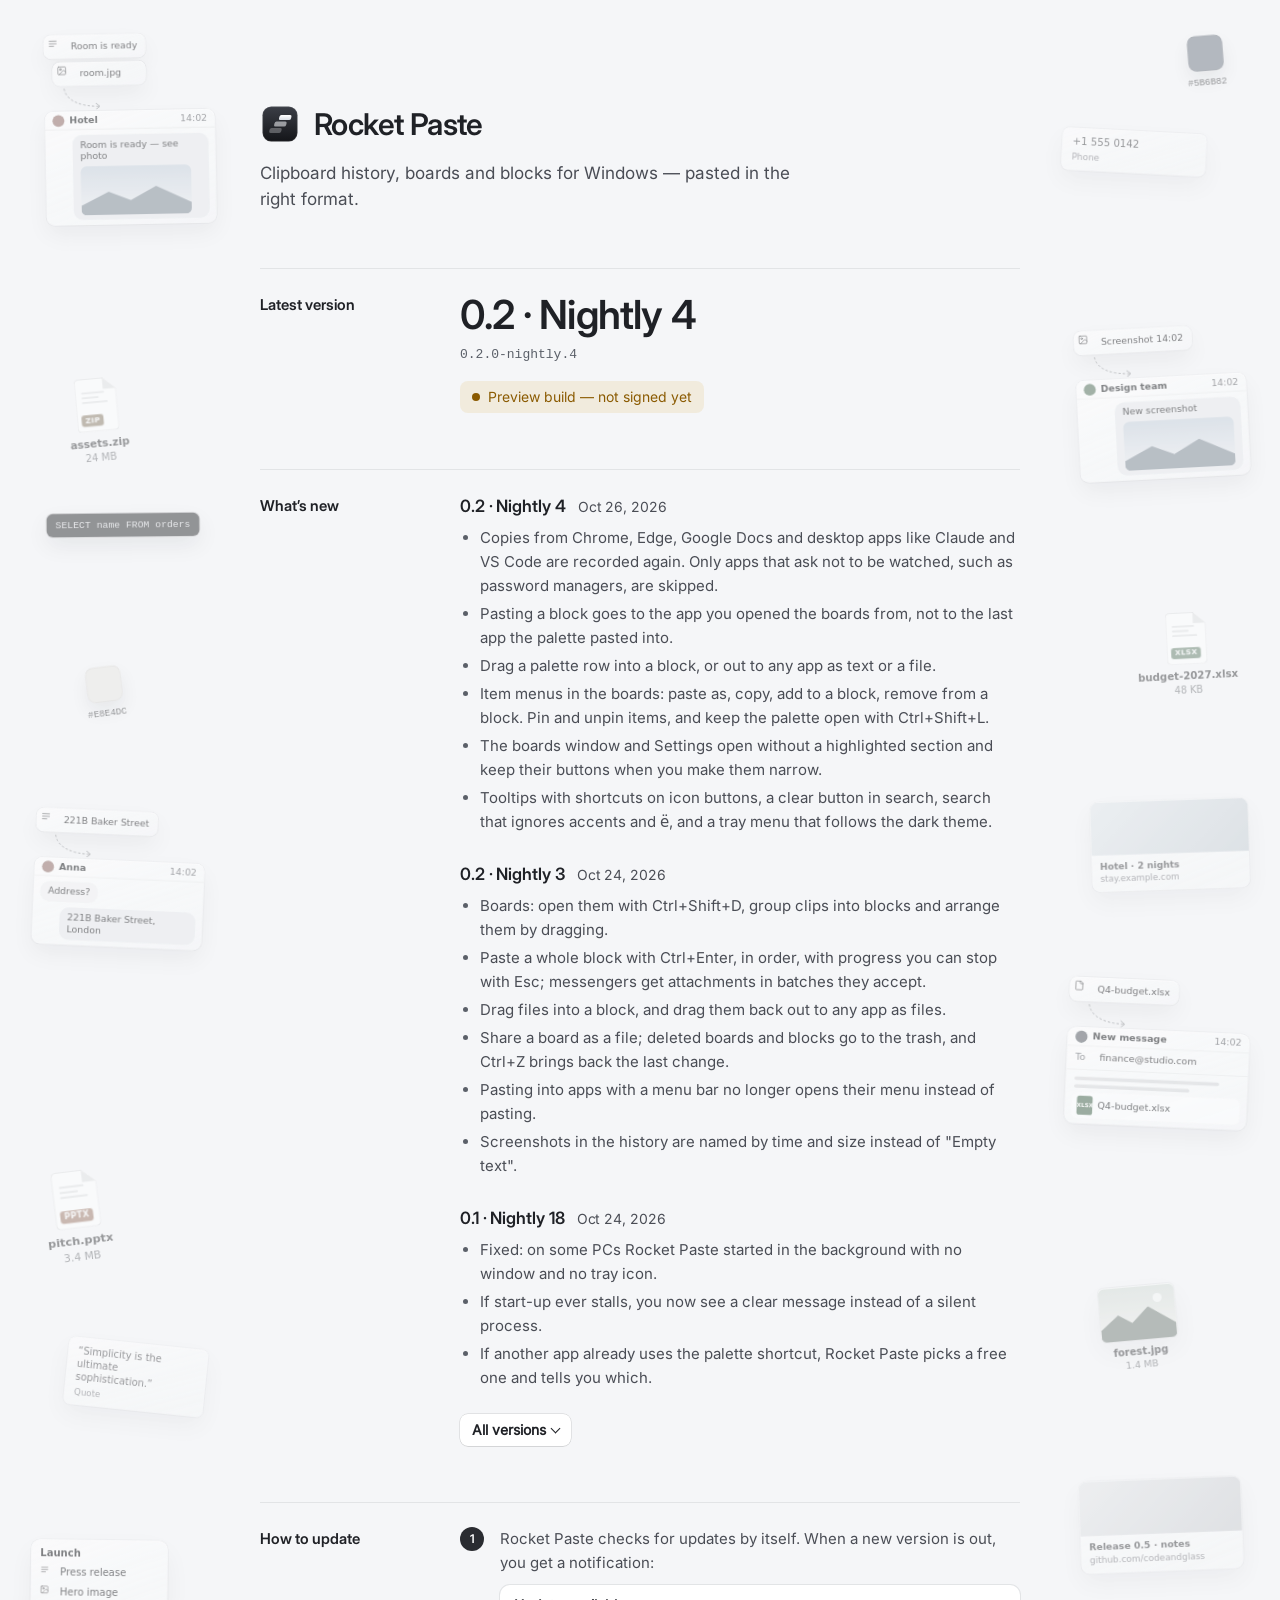
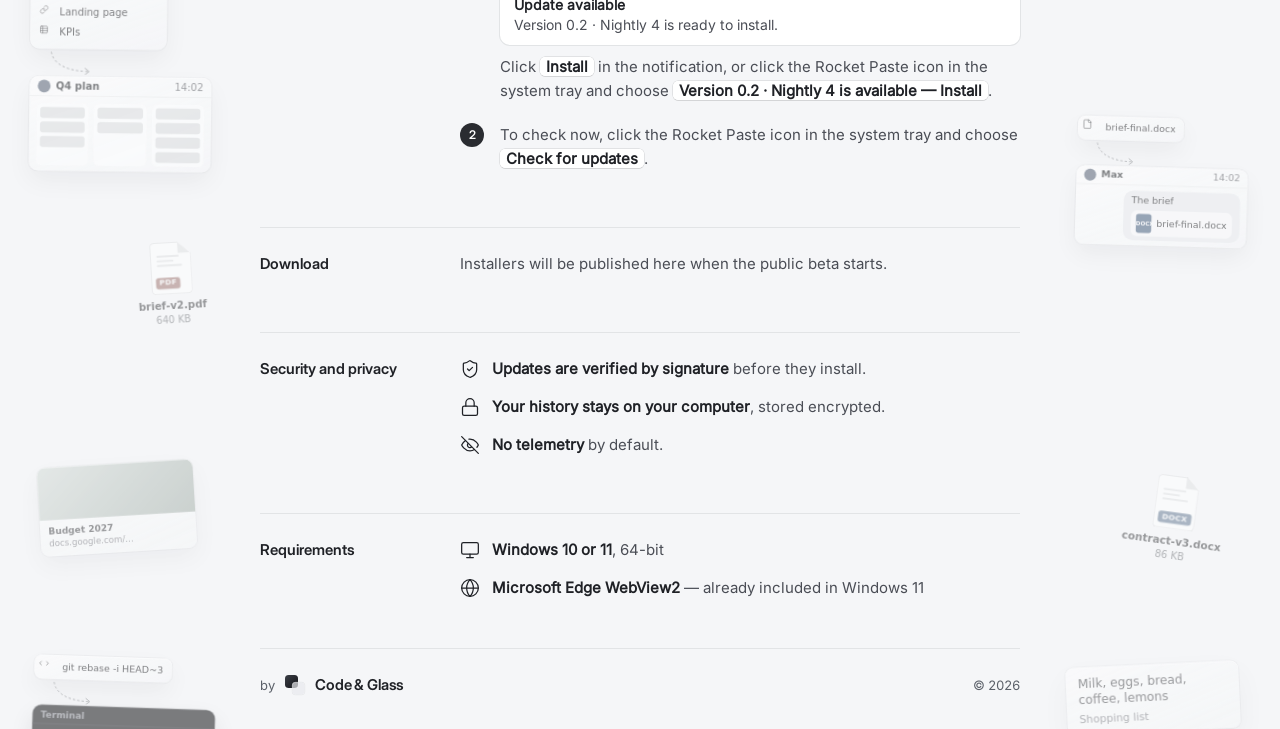
==== commit b51c5f97: "nightly 0.2.0-nightly.4" ====
--- a/index.html
+++ b/index.html
@@ -30,29 +30,32 @@
 <header class="hero"><svg class="app" width="64" height="64" viewBox="0 0 256 256" aria-hidden="true"><defs><linearGradient id="tb" x1="0" y1="0" x2="0" y2="1"><stop offset="0" stop-color="#3B3E46"/><stop offset="1" stop-color="#141519"/></linearGradient><linearGradient id="ps" x1="0" y1="0" x2="0" y2="1"><stop offset="0" stop-color="#fff"/><stop offset="1" stop-color="#D9DDE4"/></linearGradient></defs><rect x="16" y="16" width="224" height="224" rx="56" fill="url(#tb)"/><rect x="17.5" y="17.5" width="221" height="221" rx="54.5" fill="none" stroke="#fff" stroke-opacity=".22" stroke-width="3"/><g transform="translate(44 44) scale(7)"><g transform="translate(4.8 0) skewX(-14)"><rect x="2" y="15.6" width="11" height="4.6" rx="1.5" fill="#EDEFF3" fill-opacity=".3"/><rect x="5" y="9.7" width="11" height="4.6" rx="1.5" fill="#EDEFF3" fill-opacity=".58"/><rect x="8" y="3.8" width="11" height="4.6" rx="1.5" fill="url(#ps)"/></g></g></svg><h1>Rocket Paste</h1><p class="lead">Clipboard history, boards and blocks for Windows — pasted in the right format.</p></header>
 
 <section class="blk" aria-labelledby="h-ver"><h2 id="h-ver">Latest version</h2><div>
-<p class="ver" title="0.2.0-nightly.3">0.2 · Nightly 3</p>
-<p class="meta"><code class="tech">0.2.0-nightly.3</code></p>
+<p class="ver" title="0.2.0-nightly.4">0.2 · Nightly 4</p>
+<p class="meta"><code class="tech">0.2.0-nightly.4</code></p>
 <p class="warn">Preview build — not signed yet</p>
 </div></section>
 
 <section class="blk" aria-labelledby="h-new"><h2 id="h-new">What’s new</h2><div>
 <p class="since" id="since" role="status" hidden>Since your version <code></code> — <b></b></p>
+<article class="rel" data-version="0.2.0-nightly.4"><h3>0.2 · Nightly 4<small>Oct 26, 2026</small></h3><ul><li>Copies from Chrome, Edge, Google Docs and desktop apps like Claude and VS Code are recorded again. Only apps that ask not to be watched, such as password managers, are skipped.</li><li>Pasting a block goes to the app you opened the boards from, not to the last app the palette pasted into.</li><li>Drag a palette row into a block, or out to any app as text or a file.</li><li>Item menus in the boards: paste as, copy, add to a block, remove from a block. Pin and unpin items, and keep the palette open with Ctrl+Shift+L.</li><li>The boards window and Settings open without a highlighted section and keep their buttons when you make them narrow.</li><li>Tooltips with shortcuts on icon buttons, a clear button in search, search that ignores accents and ё, and a tray menu that follows the dark theme.</li></ul></article>
 <article class="rel" data-version="0.2.0-nightly.3"><h3>0.2 · Nightly 3<small>Oct 24, 2026</small></h3><ul><li>Boards: open them with Ctrl+Shift+D, group clips into blocks and arrange them by dragging.</li><li>Paste a whole block with Ctrl+Enter, in order, with progress you can stop with Esc; messengers get attachments in batches they accept.</li><li>Drag files into a block, and drag them back out to any app as files.</li><li>Share a board as a file; deleted boards and blocks go to the trash, and Ctrl+Z brings back the last change.</li><li>Pasting into apps with a menu bar no longer opens their menu instead of pasting.</li><li>Screenshots in the history are named by time and size instead of &quot;Empty text&quot;.</li></ul></article>
-<article class="rel" data-version="0.1.0-nightly.20261024.18"><h3>0.1 · Nightly 20261024.18<small>Oct 24, 2026</small></h3><ul><li>Fixed: on some PCs Rocket Paste started in the background with no window and no tray icon.</li><li>If start-up ever stalls, you now see a clear message instead of a silent process.</li><li>If another app already uses the palette shortcut, Rocket Paste picks a free one and tells you which.</li></ul></article>
-<article class="rel" data-version="0.1.0-nightly.20261024.17"><h3>0.1 · Nightly 20261024.17<small>Oct 24, 2026</small></h3><ul><li>Menus opened from the keyboard are no longer disturbed by a resting mouse pointer.</li><li>Actions that change your history can be undone from the notification.</li></ul></article>
+<article class="rel" data-version="0.1.0-nightly.20261024.18"><h3>0.1 · Nightly 18<small>Oct 24, 2026</small></h3><ul><li>Fixed: on some PCs Rocket Paste started in the background with no window and no tray icon.</li><li>If start-up ever stalls, you now see a clear message instead of a silent process.</li><li>If another app already uses the palette shortcut, Rocket Paste picks a free one and tells you which.</li></ul></article>
 <details class="all"><summary><span class="show">All versions</span><span class="hide">Hide versions</span></summary>
-<article class="rel" data-version="0.1.0-nightly.20261024.16"><h3>0.1 · Nightly 20261024.16<small>Oct 24, 2026</small></h3><ul><li>Every menu works fully from the keyboard.</li><li>Lists show clear loading, empty and error states.</li><li>Privacy: exclude an app by picking it from running apps or from a file.</li></ul></article>
-<article class="rel" data-version="0.1.0-nightly.20261024.15"><h3>0.1 · Nightly 20261024.15<small>Oct 24, 2026</small></h3><ul><li>Keyboard and mouse behaviour was checked on every control, with many small fixes.</li><li>Browser shortcuts and browser menus no longer appear inside the app.</li><li>When something fails, you get a clear message instead of nothing.</li></ul></article>
-<article class="rel" data-version="0.1.0-nightly.20261023.14"><h3>0.1 · Nightly 20261023.14<small>Oct 23, 2026</small></h3><ul><li>A new flat Windows 11 look for the palette and Settings.</li><li>Better contrast in light and dark themes.</li><li>Many layout and focus fixes after a full review.</li></ul></article>
-<article class="rel" data-version="0.1.0-nightly.20261023.13"><h3>0.1 · Nightly 20261023.13<small>Oct 23, 2026</small></h3><ul><li>Opening Settings no longer closes the app.</li><li>The window frame follows your light or dark theme.</li><li>The actions menu opens straight to the list.</li><li>Pasting returns to the window you came from more reliably.</li><li>A shortcut that cannot be used is rolled back, so you are never left without one.</li></ul></article>
-<article class="rel" data-version="0.1.0-nightly.20261023.12"><h3>0.1 · Nightly 20261023.12<small>Oct 23, 2026</small></h3><ul><li>One actions menu: right-click, the ⋯ button, Shift+F10 and Ctrl+K all open it.</li><li>A new Settings window for shortcuts, theme, language, start-up and privacy.</li><li>A tray menu to open the palette, pause recording, open Settings or quit.</li></ul></article>
+<article class="rel" data-version="0.1.0-nightly.20261024.17"><h3>0.1 · Nightly 17<small>Oct 24, 2026</small></h3><ul><li>Menus opened from the keyboard are no longer disturbed by a resting mouse pointer.</li><li>Actions that change your history can be undone from the notification.</li></ul></article>
+<article class="rel" data-version="0.1.0-nightly.20261024.16"><h3>0.1 · Nightly 16<small>Oct 24, 2026</small></h3><ul><li>Every menu works fully from the keyboard.</li><li>Lists show clear loading, empty and error states.</li><li>Privacy: exclude an app by picking it from running apps or from a file.</li></ul></article>
+<article class="rel" data-version="0.1.0-nightly.20261024.15"><h3>0.1 · Nightly 15<small>Oct 24, 2026</small></h3><ul><li>Keyboard and mouse behaviour was checked on every control, with many small fixes.</li><li>Browser shortcuts and browser menus no longer appear inside the app.</li><li>When something fails, you get a clear message instead of nothing.</li></ul></article>
+<article class="rel" data-version="0.1.0-nightly.20261023.14"><h3>0.1 · Nightly 14<small>Oct 23, 2026</small></h3><ul><li>A new flat Windows 11 look for the palette and Settings.</li><li>Better contrast in light and dark themes.</li><li>Many layout and focus fixes after a full review.</li></ul></article>
+<article class="rel" data-version="0.1.0-nightly.20261023.13"><h3>0.1 · Nightly 13<small>Oct 23, 2026</small></h3><ul><li>Opening Settings no longer closes the app.</li><li>The window frame follows your light or dark theme.</li><li>The actions menu opens straight to the list.</li><li>Pasting returns to the window you came from more reliably.</li><li>A shortcut that cannot be used is rolled back, so you are never left without one.</li></ul></article>
+<article class="rel" data-version="0.1.0-nightly.20261023.12"><h3>0.1 · Nightly 12<small>Oct 23, 2026</small></h3><ul><li>One actions menu: right-click, the ⋯ button, Shift+F10 and Ctrl+K all open it.</li><li>A new Settings window for shortcuts, theme, language, start-up and privacy.</li><li>A tray menu to open the palette, pause recording, open Settings or quit.</li></ul></article>
 <button type="button" class="all-hide" hidden>Hide versions</button>
 </details>
 </div></section>
 
 <section class="blk" aria-labelledby="h-how"><h2 id="h-how">How to update</h2><div>
 <ol class="steps2">
-<li><span>Rocket Paste checks for updates by itself. When a new version is out, it appears in the tray menu: click the Rocket Paste icon in the system tray and choose <span class="ui">Version 0.2 · Nightly 3 is available — Install</span>.</span></li>
+<li><span>Rocket Paste checks for updates by itself. When a new version is out, you get a notification:</span>
+<p class="said"><b>Update available</b><span>Version 0.2 · Nightly 4 is ready to install.</span></p>
+<span class="next">Click <span class="ui">Install</span> in the notification, or click the Rocket Paste icon in the system tray and choose <span class="ui">Version 0.2 · Nightly 4 is available — Install</span>.</span></li>
 <li><span>To check now, click the Rocket Paste icon in the system tray and choose <span class="ui">Check for updates</span>.</span></li>
 </ol>
 </div></section>
@@ -80,6 +83,6 @@
 <footer class="foot2"><div class="sig"><span>by</span><svg class="cg" width="24" height="24" viewBox="0 0 96 96" aria-hidden="true"><defs><linearGradient id="cb" x1="0" y1="0" x2="1" y2="1"><stop offset="0" style="stop-color:var(--cg-a)"/><stop offset="1" style="stop-color:var(--cg-b)"/></linearGradient><linearGradient id="ce" x1="0" y1="0" x2="1" y2="1"><stop offset="0" stop-color="#fff" stop-opacity=".95"/><stop offset=".45" stop-color="#fff" stop-opacity=".12"/><stop offset="1" stop-color="#fff" stop-opacity=".5"/></linearGradient></defs><rect x="8" y="8" width="52" height="52" rx="14" fill="url(#cb)"/><rect x="36" y="36" width="52" height="52" rx="14" style="fill:var(--cg-glass)"/><rect x="36.75" y="36.75" width="50.5" height="50.5" rx="13.25" fill="none" stroke="url(#ce)" stroke-width="1.5"/><rect x="35.75" y="35.75" width="52.5" height="52.5" rx="14.25" fill="none" style="stroke:var(--cg-line)" stroke-width=".75"/></svg><span class="cgw">Code &amp; Glass</span></div><p class="honest">© 2026</p></footer>
 <script>(function(){var m=location.hash.match(/from=([\w.+-]+)/);if(!m)return;var f=m[1],n=function(v){return(v.match(/\d+/g)||[]).map(Number)},c=function(a,b){a=n(a);b=n(b);for(var i=0;i<Math.max(a.length,b.length);i++){var d=(a[i]||0)-(b[i]||0);if(d)return d}return 0},k=0,e=document.getElementById("since");document.querySelectorAll(".rel[data-version]").forEach(function(r){if(c(r.getAttribute("data-version"),f)>0){r.classList.add("new");k+=r.querySelectorAll("li").length;var d=r.closest("details");if(d)d.open=true}});if(!e)return;e.querySelector("code").textContent=f;e.querySelector("b").textContent=k?k+(k===1?" change":" changes"):"you have the latest version";e.hidden=false})();</script>
 <script>(function () { var d = document.querySelector("details.all"); if (!d) return; var s = d.querySelector("summary"), b = d.querySelector(".all-hide"); b.hidden = false; b.addEventListener("click", function () { d.open = false; s.scrollIntoView({ block: "center" }); s.focus({ preventScroll: true }); }); })();</script>
-<script>(function () { var bg = document.querySelector(".bgx"); if (!bg) return; var sd = +((location.search.match(/[?&]seed=(\d+)/) || [])[1] || 0), rnd = sd ? function () { sd = sd * 16807 % 2147483647; return (sd - 1) / 2147483646; } : Math.random; var sh = function (a) { for (var i = a.length - 1; i > 0; i--) { var j = Math.floor(rnd() * (i + 1)), t = a[i]; a[i] = a[j]; a[j] = t; } return a; }; var DC = { PDF: "oklch(0.56 0.12 28)", XLSX: "oklch(0.52 0.09 150)", DOCX: "oklch(0.50 0.10 255)", ZIP: "oklch(0.55 0.07 75)", MD: "oklch(0.45 0.02 250)", PNG: "oklch(0.52 0.08 200)", PPTX: "oklch(0.58 0.11 45)", TXT: "oklch(0.50 0.02 250)" }; var cap = function (b, s) { return '<span class="cp"><b>' + b + "</b>" + (s ? "<small>" + s + "</small>" : "") + "</span>"; }; var doc = function (n, s) { var e = n.split(".").pop().toUpperCase(); return '<span class="cq-o"><span class="dc" style="--c:' + DC[e] + '"><i></i><i></i><i></i><em>' + e + "</em></span>" + cap(n, s) + "</span>"; }; var shot = function (n, s) { return '<span class="cq-o"><span class="sh"><i></i></span>' + cap(n, s) + "</span>"; }; var photo = function (n, s, a, b) { return '<span class="cq-o"><span class="ph" style="--a:' + a + ";--b:" + b + '"></span>' + cap(n, s) + "</span>"; }; var sw = function (h) { return '<span class="cq-o"><span class="sw" style="--c:' + h + '"></span>' + cap(h) + "</span>"; }; var link = function (t, d, g) { return '<span class="lp"><span class="lp-im" style="background:' + g + '"></span><span class="lp-tx"><b>' + t + "</b><small>" + d + "</small></span></span>"; }; var code = function (t) { return '<span class="cd">' + t + "</span>"; }; var note = function (t, m) { return '<span class="nt">' + t + "<small>" + m + "</small></span>"; }; var FILES = [ doc("invoice-0398.pdf", "1.2 MB"), doc("budget-2027.xlsx", "48 KB"), doc("contract-v3.docx", "86 KB"), doc("assets.zip", "24 MB"), doc("release-notes.md", "4 KB"), doc("logo-dark.png", "64 KB"), doc("brief-v2.pdf", "640 KB"), doc("changelog.md", "2 KB"), doc("photos.zip", "120 MB"), doc("report-q3.docx", "210 KB"), doc("pitch.pptx", "3.4 MB"), doc("prices.xlsx", "22 KB"), doc("readme.txt", "1 KB"), doc("icon-512.png", "88 KB"), doc("scan-0412.pdf", "2.8 MB"), shot("Screenshot 16:47", "1280 × 720"), shot("Screenshot 09:41", "1920 × 1080"), shot("Screenshot 18:20", "1440 × 900"), photo("IMG_0412.jpg", "4032 × 3024", "#BFD3E6", "#5E7183"), photo("dunes.heic", "2.1 MB", "#E8D3C2", "#7C6655"), photo("forest.jpg", "1.4 MB", "#C9D9CF", "#5D7366"), photo("dusk.png", "880 KB", "#D3D0E3", "#6C6886") ]; var SMALL = [ sw("#2F3A4A"), sw("#C9A27A"), sw("#8FA89B"), sw("#5B6B82"), sw("#E8E4DC"), link("Release 0.5 · notes", "github.com/codeandglass", "linear-gradient(135deg,#E3E5E9,#C3C7CF)"), link("Brand guidelines", "figma.com/file/brand", "linear-gradient(135deg,#D3D0E3,#9E9AB5)"), link("Q4 roadmap", "notion.so/team", "linear-gradient(135deg,#EFE9E1,#D8CDBF)"), link("Budget 2027", "docs.google.com/…", "linear-gradient(135deg,#C9D9CF,#8EA597)"), link("Desk lamp, brass", "shop.example.com", "linear-gradient(135deg,#E8D3C2,#B39A86)"), link("Hotel · 2 nights", "stay.example.com", "linear-gradient(135deg,#DDE7EE,#B9CAD6)"), code("SELECT name FROM orders"), note("Meeting moved to 3:30 — room 4, bring the Q4 numbers", "Calendar"), note("Thanks — looks great! Ship it on Friday.", "Notes"), note("Please send the signed contract by Monday", "Mail"), note("Order INV-2026-0388 is ready for pickup", "Mail"), note("Deliver to: 12 Elm Street, apt 4, Springfield", "Address"), note("+1 555 0142", "Phone"), note("Tax ID 00-1234567 · IBAN XX00 0000 0000 0000", "Billing"), note("Hi Anna, attaching the draft — let me know what you think.", "Draft"), note("Flight XA 123 · Fri 08:40 · seat 14A", "Booking"), note("Milk, eggs, bread, coffee, lemons", "Shopping list"), note("“Simplicity is the ultimate sophistication.”", "Quote"), note("Mon 9:00 standup · Wed 14:00 review · Fri 16:00 demo", "Schedule"), ]; var TI = { file: '<path d="M15 2H6a2 2 0 0 0-2 2v16a2 2 0 0 0 2 2h12a2 2 0 0 0 2-2V7Z"/><path d="M14 2v4a2 2 0 0 0 2 2h4"/>', image: '<rect width="18" height="18" x="3" y="3" rx="2"/><circle cx="9" cy="9" r="2"/><path d="m21 15-3.1-3.1a2 2 0 0 0-2.8 0L6 21"/>', link: '<path d="M10 13a5 5 0 0 0 7.54.54l3-3a5 5 0 0 0-7.07-7.07l-1.72 1.71"/><path d="M14 11a5 5 0 0 0-7.54-.54l-3 3a5 5 0 0 0 7.07 7.07l1.71-1.71"/>', code: '<path d="m18 16 4-4-4-4M6 8l-4 4 4 4"/>', table: '<rect width="18" height="18" x="3" y="3" rx="2"/><path d="M3 9h18M3 15h18M9 3v18"/>', text: '<path d="M4 6h16M4 12h16M4 18h10"/>' }; var TC = { file: "t-file", image: "t-image", link: "t-link", code: "t-code", table: "t-image", text: "t-text" }; var chip = function (k, t) { return '<span class="sc-chip"><span class="ti ' + TC[k] + '"><svg class="i" width="12" height="12" viewBox="0 0 24 24">' + TI[k] + "</svg></span>" + t + "</span>"; }; var ARR = '<svg class="sc-arr" viewBox="0 0 64 30" fill="none" stroke="currentColor" stroke-width="1.2" stroke-linecap="round"><path d="M6 2C9 18 28 26 54 26" stroke-dasharray="2 4"/><path d="M49 22l5 4-5 4"/></svg>'; var att = function (e, n) { return '<span class="sc-att"><b style="--c:' + DC[e] + '">' + e + "</b>" + n + "</span>"; }; var win = function (t, c, body, w) { return '<span class="sc-win" style="width:' + (w || 200) + 'px"><span class="sc-wt"><i style="--c:' + c + '"></i>' + t + "<s>14:02</s></span>" + body + "</span>"; }; var bub = function (t, o) { return '<span class="sc-bub' + (o ? " o" : "") + '">' + t + "</span>"; }; var pic = '<span class="sc-pic"></span>'; var lines = function (ws) { return '<span class="sc-lines">' + ws.map(function (w) { return '<i style="width:' + w + '%"></i>'; }).join("") + "</span>"; }; var grid = function (rows) { return '<table class="sc-sg">' + rows.map(function (r, i) { return "<tr>" + r.map(function (c, j) { return "<td" + (i && j && c.charAt(0) !== "~" ? ' class="p"' : "") + ">" + c.replace("~", "") + "</td>"; }).join("") + "</tr>"; }).join("") + "</table>"; }; var term = function (cmd, out) { return '<span class="sc-term"><span class="sc-wt">Terminal</span><span class="sc-pre"><em>$</em> ' + cmd + "<br><strong>" + out + "</strong></span></span>"; }; var item = function (e) { return '<span class="sc-it"><span class="ti ' + TC[e[0]] + '"><svg class="i" width="10" height="10" viewBox="0 0 24 24">' + TI[e[0]] + "</svg></span>" + e[1] + "</span>"; }; var source = function (s, marks) { if (s.group) return '<span class="sc-grp">' + s.group.map(function (e) { return chip(e[0], e[1]); }).join("") + "</span>"; if (s.block) return '<span class="sc-blk"><b>' + s.block.title + "</b>" + s.block.items.map(function (e, i) { return (marks ? '<span class="sc-mk' + (i < marks[0] ? " ok" : "") + '">' + (i + 1) + "</span>" : "") + item(e); }).join("") + "</span>"; return chip(s[0], s[1]); }; var action = function (a) { if (a && a.batch) { var t = ""; for (var i = 1; i <= a.batch; i++) t += "<em>" + i + "/" + a.batch + "</em>"; return '<span class="sc-act">' + ARR + '<span class="sc-bt">' + t + "</span></span>"; } if (a && a.marks) return '<span class="sc-act">' + ARR + '<span class="sc-bt"><em>' + (a.label ? a.label + " " : "") + a.marks[0] + "/" + a.marks[1] + "</em></span></span>"; if (a && a.label) return '<span class="sc-act">' + ARR + '<span class="sc-bt"><em>' + a.label + "</em></span></span>"; return ARR; }; var pics = function (n) { if (!n) return ""; if (n === 1) return pic; var h = ""; for (var i = 0; i < n; i++) h += "<i></i>"; return '<span class="sc-alb">' + h + "</span>"; }; var msg = function (m) { if (m.link) return '<span class="sc-lnk">' + m.link + "</span>"; var body = (m.t || "") + (m.att ? att(m.att[0], m.att[1]) : "") + pics(m.pics) + (m.tag ? '<span class="sc-tag">' + m.tag + "</span>" : ""); return bub(body, m.out); }; var ml = function (to) { return '<span class="sc-ml"><span>To</span><b>' + to + "</b></span>"; }; var target = function (d) { if (d.chat) return win(d.chat.title, d.chat.c, d.chat.msgs.map(msg).join(""), d.chat.w); if (d.mail) { var m = d.mail; return win("New message", "oklch(0.5 0.02 250)", ml(m.to) + lines(m.lines) + (m.t ? bub(m.t, 1) : "") + (m.link ? '<span class="sc-lnk">' + m.link + "</span>" : "") + (m.att ? att(m.att[0], m.att[1]) : "") + (m.atts ? m.atts.map(function (x) { return att(x[0], x[1]); }).join("") : ""), 210); } if (d.sheet) return win(d.sheet.title, d.sheet.c, grid(d.sheet.rows), d.sheet.w); if (d.doc) return win(d.doc.title, d.doc.c, lines(d.doc.lines) + (d.doc.t ? bub(d.doc.t, 1) : "") + pics(d.doc.pics), d.doc.w); if (d.term) return term(d.term.cmd, d.term.out); if (d.columns) return win(d.columns.title, d.columns.c, '<span class="sc-brd">' + d.columns.cols.map(function (n) { var c = ""; for (var i = 0; i < n; i++) c += "<i></i>"; return "<span>" + c + "</span>"; }).join("") + "</span>", 200); return ""; }; var draw = function (d) { return '<span class="sc">' + source(d.src, d.act && d.act.marks) + action(d.act) + target(d.dst) + "</span>"; }; var SCENES = [{"src":["file","invoice-0412.pdf"],"dst":{"chat":{"title":"Ivan","c":"oklch(0.62 0.1 230)","msgs":[{"t":"Can you send the invoice?"},{"out":1,"t":"Here it is","att":["PDF","invoice-0412.pdf"]}]}}},{"src":["table","12.4 · 14.0 · 38.1"],"dst":{"sheet":{"title":"Budget","c":"oklch(0.52 0.09 150)","w":180,"rows":[["Item","Q3","Q4"],["Design","12.4","14.0"],["Dev","38.1","~41.6"]]}}},{"src":["image","Screenshot 14:02"],"dst":{"chat":{"title":"Design team","c":"oklch(0.55 0.08 150)","msgs":[{"out":1,"t":"New screenshot","pics":1}]}}},{"src":["code","git rebase -i HEAD~3"],"dst":{"term":{"cmd":"git rebase -i HEAD~3","out":"Successfully rebased."}}},{"src":["file","Q4-budget.xlsx"],"dst":{"mail":{"to":"finance@studio.com","lines":[88,70],"att":["XLSX","Q4-budget.xlsx"]}}},{"src":["image","photo_0412.jpg"],"dst":{"doc":{"title":"Release 0.5","c":"oklch(0.45 0.02 250)","w":180,"lines":[92,74],"pics":1}}},{"src":["text","221B Baker Street"],"dst":{"chat":{"title":"Anna","c":"oklch(0.6 0.08 30)","msgs":[{"t":"Address?"},{"out":1,"t":"221B Baker Street, London"}]}}},{"src":["file","brief-final.docx"],"dst":{"chat":{"title":"Max","c":"oklch(0.5 0.06 260)","msgs":[{"out":1,"t":"The brief","att":["DOCX","brief-final.docx"]}]}}},{"src":["text","INV-2026-0412"],"dst":{"chat":{"title":"Support","c":"oklch(0.55 0.05 200)","msgs":[{"t":"Order number?"},{"out":1,"t":"INV-2026-0412"}]}}},{"src":["text","Milk, eggs, bread, coffee"],"dst":{"chat":{"title":"Family","c":"oklch(0.6 0.08 70)","msgs":[{"t":"What do we need?"},{"out":1,"t":"Milk, eggs, bread, coffee"}]}}},{"src":["table","$4 · $9"],"dst":{"sheet":{"title":"Prices","c":"oklch(0.52 0.09 150)","w":160,"rows":[["Plan","Price"],["Basic","$4"],["Pro","$9"]]}}},{"src":["link","github.com/rocketpaste"],"dst":{"mail":{"to":"team@studio.com","lines":[80],"link":"github.com/rocketpaste"}}},{"src":["image","logo@2x.png"],"dst":{"chat":{"title":"Brand","c":"oklch(0.55 0.08 200)","msgs":[{"out":1,"t":"Final logo","pics":1}]}}},{"src":["text","Flight XA 123 · seat 14A"],"dst":{"mail":{"to":"me@example.com","lines":[70],"t":"Flight XA 123 · Fri 08:40 · seat 14A"}}},{"src":["text","+1 555 0142"],"dst":{"chat":{"title":"Courier","c":"oklch(0.55 0.06 150)","msgs":[{"t":"Your phone number?"},{"out":1,"t":"+1 555 0142"}]}}},{"src":["link","shop.example.com/lamp"],"dst":{"chat":{"title":"Home","c":"oklch(0.6 0.08 30)","msgs":[{"t":"This one?"},{"link":"shop.example.com/lamp"}]}}},{"src":{"group":[["image","beach.jpg"],["image","dunes.jpg"],["image","sunset.jpg"]]},"dst":{"chat":{"title":"Friends","c":"oklch(0.6 0.08 70)","msgs":[{"out":1,"t":"Our trip","pics":3}]}}},{"src":{"group":[["file","contract.pdf"],["file","invoice.xlsx"],["file","logo.png"]]},"dst":{"mail":{"to":"client@example.com","lines":[76],"atts":[["PDF","contract.pdf"],["XLSX","invoice.xlsx"],["PNG","logo.png"]]}}},{"src":{"block":{"title":"Onboarding","items":[["text","Welcome text"],["image","Team photo"],["file","guide.pdf"],["text","First tasks"]]}},"act":{"batch":3},"dst":{"chat":{"title":"New hire","c":"oklch(0.55 0.06 150)","msgs":[{"out":1,"t":"Welcome to the team!","tag":"1/3"},{"out":1,"att":["PDF","guide.pdf"],"tag":"2/3"},{"out":1,"t":"First tasks","tag":"3/3"}]}}},{"src":{"block":{"title":"Reply templates","items":[["text","Greeting"],["text","Order status"],["link","Tracking link"],["text","Refund steps"],["file","returns.pdf"],["text","Thanks"],["text","Signature"]]}},"act":{"marks":[4,7],"label":"Pasted"},"dst":{"mail":{"to":"customer@example.com","lines":[90,82,64]}}},{"src":{"group":[["text","Room is ready"],["image","room.jpg"]]},"dst":{"chat":{"title":"Hotel","c":"oklch(0.6 0.08 30)","msgs":[{"out":1,"t":"Room is ready — see photo","pics":1}]}}},{"src":{"block":{"title":"Launch","items":[["text","Press release"],["image","Hero image"],["link","Landing page"],["table","KPIs"]]}},"dst":{"columns":{"title":"Q4 plan","c":"oklch(0.5 0.06 260)","cols":[3,2,4]}}}].map(draw); bg.__scenes = SCENES; var texts = function () { var out = [], tw = document.createTreeWalker(document.querySelector("main"), NodeFilter.SHOW_TEXT), n, rg = document.createRange(); while ((n = tw.nextNode())) if (n.nodeValue.trim()) { rg.selectNodeContents(n); [].forEach.call(rg.getClientRects(), function (r) { out.push([r.left, r.top + scrollY, r.right, r.bottom + scrollY]); }); } [].forEach.call(document.querySelectorAll("main svg, main img"), function (e) { var r = e.getBoundingClientRect(); out.push([r.left, r.top + scrollY, r.right, r.bottom + scrollY]); }); return out; }; var hit = function (q, list, m) { return list.some(function (p) { return q[0] < p[2] + m && q[2] > p[0] - m && q[1] < p[3] + m && q[3] > p[1] - m; }); }; var strip = function (W) { var hero = document.querySelector("main header") || document.querySelector("main"), hb = hero.getBoundingClientRect().bottom + scrollY + 32, tx = texts(), placed = [], pool = sh(FILES.concat(SMALL).filter(function (v) { return !/class="(cd|sc-term|sc-code)"/.test(v); })), kinds = []; bg.__cells = []; bg.__placed = placed; bg.__ny = 0; bg.__strip = [0, hb]; for (var pass = 0; pass < 2 && placed.length < 3; pass++) for (var i = 0; i < pool.length && placed.length < 4; i++) { if (!pool[i]) continue; var kd = (pool[i].match(/class="(dc|sh|ph|sw|lp|nt)"/) || [])[1]; if (!pass && kinds.indexOf(kd) >= 0) continue; var e = document.createElement("div"); e.className = "cq in"; e.innerHTML = pool[i]; bg.appendChild(e); var ow = e.offsetWidth, oh = e.offsetHeight, ok = false; for (var t = 0; t < 200 && !ok; t++) { var s = (pass ? .5 : .6) + rnd() * .2, w = ow * s, h = oh * s; if (w > W - 32 || h > hb - 16) break; var x = 16 + rnd() * (W - 32 - w), y = 8 + rnd() * (hb - 16 - h); e.style.cssText = "left:" + (x - (ow - w) / 2).toFixed(0) + "px;top:" + (y - (oh - h) / 2).toFixed(0) + "px;transform:rotate(" + ((rnd() * 2 - 1) * 6).toFixed(1) + "deg) scale(" + s.toFixed(3) + ")" + drift(); var r = e.getBoundingClientRect(), q = [r.left, r.top + scrollY, r.right, r.bottom + scrollY]; if (q[0] < 8 || q[2] > W - 8 || hit(q, tx, 14) || hit(q, placed, 32)) continue; placed.push(q); ok = true; kinds.push(kd); pool[i] = null; } if (!ok) e.remove(); } }; var drift = function () { var v = function (a, b) { return (a + rnd() * (b - a)) * (rnd() < .5 ? -1 : 1); }, t = 18 + rnd() * 22; return ";--dx:" + v(3, 6).toFixed(1) + "px;--dy:" + v(3, 6).toFixed(1) + "px;--dr:" + v(.3, .6).toFixed(2) + "deg;--t:" + t.toFixed(1) + "s;--ph:-" + (rnd() * t).toFixed(1) + "s"; }; var layout = function () { var shut = [].filter.call(document.querySelectorAll("details"), function (d) { return !d.open; }); shut.forEach(function (d) { d.open = true; }); bg.classList.add("calc"); var empty = function () { var c = bg.__cells || [], p = bg.__placed || []; return c.some(function (q) { return !p.some(function (r) { return r[0] < q[0] + q[3] && r[2] > q[0] && r[1] < q[1] + q[2] - 24 && r[3] > q[1] + 24; }); }); }; try { for (var t = 0; t < 6; t++) { run(); if (!empty()) break; } } finally { shut.forEach(function (d) { d.open = false; }); bg.classList.remove("calc"); } }; var run = function () { [].forEach.call(bg.querySelectorAll(".cq"), function (e) { e.remove(); }); var W = document.documentElement.clientWidth, H = document.documentElement.scrollHeight; var cr = document.querySelector("main").getBoundingClientRect(), L0 = cr.left - 38, R0 = cr.right + 38, FW = L0 - 24; if (FW < 96) { strip(W); return; } var src = { s: SCENES, f: FILES, m: SMALL }, pools = { s: sh(SCENES.slice()), f: sh(FILES.slice()), m: sh(SMALL.slice()) }; var take = function (k) { if (!pools[k].length) pools[k] = sh(src[k].slice()); return pools[k].pop(); }, back = function (k, v) { pools[k].unshift(v); }; var CH = 180, rows = Math.floor((H - 24) / CH), lanes = FW >= 470 ? 2 : 1, LW = (FW - 24 * (lanes - 1)) / lanes, K = 1, Y = scrollY, placed = [], codes = [], cells = []; var clash = function (q) { return placed.some(function (p) { if (q[0] < p[2] + 32 && q[2] > p[0] - 32 && q[1] < p[3] + 32 && q[3] > p[1] - 32) return true; var d = function (u, v) { return Math.abs(u - v) < 16; }, nx = Math.abs(q[0] + q[2] - p[0] - p[2]) / 2 < 400, ny = Math.abs(q[1] + q[3] - p[1] - p[3]) / 2 < (LW < 200 ? 170 : 400); return (ny && (d(q[0], p[0]) || d(q[2], p[2]) || d((q[0] + q[2]) / 2, (p[0] + p[2]) / 2))) || (nx && (d(q[1], p[1]) || d(q[3], p[3]) || d((q[1] + q[3]) / 2, (p[1] + p[3]) / 2))); }); }; var put = function (html, x0, y0, kind, sc, quiet, min, h0, h1) { var e = document.createElement("div"); e.className = quiet ? "cq in" : "cq"; e.innerHTML = html; bg.appendChild(e); var ow = e.offsetWidth, oh = e.offsetHeight, top = y0 + (h0 || 0), ch = (h1 || CH) - (h0 || 0), tilt = kind === "s" ? 3 : 8; for (var t = 0; t < 120; t++) { var s = sc * (quiet ? Math.min(K, 1.15) * .85 : K) * (.8 + rnd() * .2); if (min) s = Math.max(min * (quiet ? .85 : 1), Math.min(s, (LW - 16) / ow, (ch - 24) / oh)); var w = ow * s, h = oh * s; if (w > LW - 8 || h > ch - 12) continue; var x = x0 + 4 + rnd() * (LW - 8 - w), y = top + 6 + rnd() * (ch - 12 - h); e.style.cssText = "left:" + (x - (ow - w) / 2).toFixed(0) + "px;top:" + (y - (oh - h) / 2).toFixed(0) + "px;transform:rotate(" + ((rnd() * 2 - 1) * tilt).toFixed(1) + "deg) scale(" + s.toFixed(3) + ")" + drift(); var r = e.getBoundingClientRect(), q = [r.left, r.top + Y, r.right, r.bottom + Y]; var isCode = /class="(cd|sc-term|sc-code)"/.test(html), side = q[0] < W / 2; if (isCode && codes.some(function (c) { return c[0] === side && Math.abs(c[1] - q[1]) < 900; })) { e.remove(); return false; } if (q[0] < x0 || q[2] > x0 + LW || q[0] < 20 || q[2] > W - 20 || q[3] > H - 8 || clash(q)) continue; if (used.some(function (u) { return u[0] === html && Math.abs(u[1] - q[1]) < 900; })) continue; placed.push(q); used.push([html, q[1]]); if (isCode) codes.push([side, q[1]]); return true; } e.remove(); return false; }; var used = []; var tryPut = function (k, x0, y0, kind, sc, quiet, min, h0, h1) { for (var n = 0; n < src[k].length; n++) { var v = take(k); if (used.some(function (u) { return u[0] === v && Math.abs(u[1] - y0) < 900 - CH * 2; })) { back(k, v); continue; } if (put(v, x0, y0, kind, sc, quiet, min, h0, h1)) return true; back(k, v); return false; } return false; }; var files = function (x0, y0) { if (LW >= 150 && rnd() < .65) { var a = rnd() < .5; if (tryPut("f", x0, y0, "f", 1.3, true, .9, a ? 0 : 70, a ? 110 : CH)) { tryPut("f", x0, y0, "f", 1.3, true, .9, a ? 70 : 0, a ? CH : 110) || tryPut("m", x0, y0, "m", 1.2, true, .85, a ? 70 : 0, a ? CH : 110); return true; } } if (tryPut("f", x0, y0, "f", 1.3, true, .9)) { if (rnd() < .7) tryPut("m", x0, y0, "m", 1.2, true, .85); return true; } return tryPut("m", x0, y0, "m", 1.2, true, .85); }; bg.__cells = cells; bg.__placed = placed; bg.__ny = LW < 200 ? 170 : 400; bg.__strip = null; for (var side = 0; side < 2; side++) for (var ln = 0; ln < lanes; ln++) { var outer = ln === 0, x0 = side ? (outer ? W - 24 - LW : R0) : (outer ? 24 : L0 - LW); for (var r = 0, i = 0; r < rows; r++, i++) { var y0 = 12 + r * CH, k = lanes === 2 ? (outer ? ["s", "f", "m"] : ["f", "m", "f", "m"])[(i + side) % (outer ? 3 : 4)] : ["s", "f", "m"][(i + side * 2) % 3], ok = false; if (k === "s" && r + 1 < rows && tryPut("s", x0, y0, "s", 1, false, .85, 0, CH * 2)) { cells.push([x0, y0, CH * 2, LW]); r++; continue; } if (k === "m") { ok = tryPut("m", x0, y0, "m", 1.2, true, .85); if (ok) tryPut("m", x0, y0, "m", 1.2, true, .85); } else ok = files(x0, y0); for (var z = 0; !ok && z < 8; z++) ok = tryPut(z % 2 ? "f" : "m", x0, y0, z % 2 ? "f" : "m", [1, 1, .8, .8, .7, .7, .6, .6][z], true, .5); cells.push([x0, y0, CH, LW]); } } }; var last = 0, tm; var again = function () { clearTimeout(tm); tm = setTimeout(layout, 150); }; addEventListener("resize", function () { if (innerWidth !== last) { last = innerWidth; again(); } }); last = innerWidth; layout(); if (document.fonts) document.fonts.ready.then(function () { var tx = bg.__strip ? texts() : []; if (innerWidth !== last || (bg.__placed || []).some(function (q) { return hit(q, tx, 8); })) { last = innerWidth; layout(); } }); })();</script>
+<script>(function () { var bg = document.querySelector(".bgx"); if (!bg) return; var s0 = +((location.search.match(/[?&]seed=(\d+)/) || [])[1] || 0); if (!s0) { try { s0 = +sessionStorage.getItem("rp-bg-seed") || 0; } catch (e) { s0 = 0; } } if (!s0) { s0 = 1 + Math.floor(Math.random() * 2147483645); try { sessionStorage.setItem("rp-bg-seed", s0); } catch (e) {} } var sd = s0, rnd = function () { sd = sd * 16807 % 2147483647; return (sd - 1) / 2147483646; }; var sh = function (a) { for (var i = a.length - 1; i > 0; i--) { var j = Math.floor(rnd() * (i + 1)), t = a[i]; a[i] = a[j]; a[j] = t; } return a; }; var DC = { PDF: "oklch(0.56 0.12 28)", XLSX: "oklch(0.52 0.09 150)", DOCX: "oklch(0.50 0.10 255)", ZIP: "oklch(0.55 0.07 75)", MD: "oklch(0.45 0.02 250)", PNG: "oklch(0.52 0.08 200)", PPTX: "oklch(0.58 0.11 45)", TXT: "oklch(0.50 0.02 250)" }; var cap = function (b, s) { return '<span class="cp"><b>' + b + "</b>" + (s ? "<small>" + s + "</small>" : "") + "</span>"; }; var doc = function (n, s) { var e = n.split(".").pop().toUpperCase(); return '<span class="cq-o"><span class="dc" style="--c:' + DC[e] + '"><i></i><i></i><i></i><em>' + e + "</em></span>" + cap(n, s) + "</span>"; }; var shot = function (n, s) { return '<span class="cq-o"><span class="sh"><i></i></span>' + cap(n, s) + "</span>"; }; var photo = function (n, s, a, b) { return '<span class="cq-o"><span class="ph" style="--a:' + a + ";--b:" + b + '"></span>' + cap(n, s) + "</span>"; }; var sw = function (h) { return '<span class="cq-o"><span class="sw" style="--c:' + h + '"></span>' + cap(h) + "</span>"; }; var link = function (t, d, g) { return '<span class="lp"><span class="lp-im" style="background:' + g + '"></span><span class="lp-tx"><b>' + t + "</b><small>" + d + "</small></span></span>"; }; var code = function (t) { return '<span class="cd">' + t + "</span>"; }; var note = function (t, m) { return '<span class="nt">' + t + "<small>" + m + "</small></span>"; }; var FILES = [ doc("invoice-0398.pdf", "1.2 MB"), doc("budget-2027.xlsx", "48 KB"), doc("contract-v3.docx", "86 KB"), doc("assets.zip", "24 MB"), doc("release-notes.md", "4 KB"), doc("logo-dark.png", "64 KB"), doc("brief-v2.pdf", "640 KB"), doc("changelog.md", "2 KB"), doc("photos.zip", "120 MB"), doc("report-q3.docx", "210 KB"), doc("pitch.pptx", "3.4 MB"), doc("prices.xlsx", "22 KB"), doc("readme.txt", "1 KB"), doc("icon-512.png", "88 KB"), doc("scan-0412.pdf", "2.8 MB"), shot("Screenshot 16:47", "1280 × 720"), shot("Screenshot 09:41", "1920 × 1080"), shot("Screenshot 18:20", "1440 × 900"), photo("IMG_0412.jpg", "4032 × 3024", "#BFD3E6", "#5E7183"), photo("dunes.heic", "2.1 MB", "#E8D3C2", "#7C6655"), photo("forest.jpg", "1.4 MB", "#C9D9CF", "#5D7366"), photo("dusk.png", "880 KB", "#D3D0E3", "#6C6886") ]; var SMALL = [ sw("#2F3A4A"), sw("#C9A27A"), sw("#8FA89B"), sw("#5B6B82"), sw("#E8E4DC"), link("Release 0.5 · notes", "github.com/codeandglass", "linear-gradient(135deg,#E3E5E9,#C3C7CF)"), link("Brand guidelines", "figma.com/file/brand", "linear-gradient(135deg,#D3D0E3,#9E9AB5)"), link("Q4 roadmap", "notion.so/team", "linear-gradient(135deg,#EFE9E1,#D8CDBF)"), link("Budget 2027", "docs.google.com/…", "linear-gradient(135deg,#C9D9CF,#8EA597)"), link("Desk lamp, brass", "shop.example.com", "linear-gradient(135deg,#E8D3C2,#B39A86)"), link("Hotel · 2 nights", "stay.example.com", "linear-gradient(135deg,#DDE7EE,#B9CAD6)"), code("SELECT name FROM orders"), note("Meeting moved to 3:30 — room 4, bring the Q4 numbers", "Calendar"), note("Thanks — looks great! Ship it on Friday.", "Notes"), note("Please send the signed contract by Monday", "Mail"), note("Order INV-2026-0388 is ready for pickup", "Mail"), note("Deliver to: 12 Elm Street, apt 4, Springfield", "Address"), note("+1 555 0142", "Phone"), note("Tax ID 00-1234567 · IBAN XX00 0000 0000 0000", "Billing"), note("Hi Anna, attaching the draft — let me know what you think.", "Draft"), note("Flight XA 123 · Fri 08:40 · seat 14A", "Booking"), note("Milk, eggs, bread, coffee, lemons", "Shopping list"), note("“Simplicity is the ultimate sophistication.”", "Quote"), note("Mon 9:00 standup · Wed 14:00 review · Fri 16:00 demo", "Schedule"), ]; var TI = { file: '<path d="M15 2H6a2 2 0 0 0-2 2v16a2 2 0 0 0 2 2h12a2 2 0 0 0 2-2V7Z"/><path d="M14 2v4a2 2 0 0 0 2 2h4"/>', image: '<rect width="18" height="18" x="3" y="3" rx="2"/><circle cx="9" cy="9" r="2"/><path d="m21 15-3.1-3.1a2 2 0 0 0-2.8 0L6 21"/>', link: '<path d="M10 13a5 5 0 0 0 7.54.54l3-3a5 5 0 0 0-7.07-7.07l-1.72 1.71"/><path d="M14 11a5 5 0 0 0-7.54-.54l-3 3a5 5 0 0 0 7.07 7.07l1.71-1.71"/>', code: '<path d="m18 16 4-4-4-4M6 8l-4 4 4 4"/>', table: '<rect width="18" height="18" x="3" y="3" rx="2"/><path d="M3 9h18M3 15h18M9 3v18"/>', text: '<path d="M4 6h16M4 12h16M4 18h10"/>' }; var TC = { file: "t-file", image: "t-image", link: "t-link", code: "t-code", table: "t-image", text: "t-text" }; var chip = function (k, t) { return '<span class="sc-chip"><span class="ti ' + TC[k] + '"><svg class="i" width="12" height="12" viewBox="0 0 24 24">' + TI[k] + "</svg></span>" + t + "</span>"; }; var ARR = '<svg class="sc-arr" viewBox="0 0 64 30" fill="none" stroke="currentColor" stroke-width="1.2" stroke-linecap="round"><path d="M6 2C9 18 28 26 54 26" stroke-dasharray="2 4"/><path d="M49 22l5 4-5 4"/></svg>'; var att = function (e, n) { return '<span class="sc-att"><b style="--c:' + DC[e] + '">' + e + "</b>" + n + "</span>"; }; var win = function (t, c, body, w) { return '<span class="sc-win" style="width:' + (w || 200) + 'px"><span class="sc-wt"><i style="--c:' + c + '"></i>' + t + "<s>14:02</s></span>" + body + "</span>"; }; var bub = function (t, o) { return '<span class="sc-bub' + (o ? " o" : "") + '">' + t + "</span>"; }; var pic = '<span class="sc-pic"></span>'; var lines = function (ws) { return '<span class="sc-lines">' + ws.map(function (w) { return '<i style="width:' + w + '%"></i>'; }).join("") + "</span>"; }; var grid = function (rows) { return '<table class="sc-sg">' + rows.map(function (r, i) { return "<tr>" + r.map(function (c, j) { return "<td" + (i && j && c.charAt(0) !== "~" ? ' class="p"' : "") + ">" + c.replace("~", "") + "</td>"; }).join("") + "</tr>"; }).join("") + "</table>"; }; var term = function (cmd, out) { return '<span class="sc-term"><span class="sc-wt">Terminal</span><span class="sc-pre"><em>$</em> ' + cmd + "<br><strong>" + out + "</strong></span></span>"; }; var item = function (e) { return '<span class="sc-it"><span class="ti ' + TC[e[0]] + '"><svg class="i" width="10" height="10" viewBox="0 0 24 24">' + TI[e[0]] + "</svg></span>" + e[1] + "</span>"; }; var source = function (s, marks) { if (s.group) return '<span class="sc-grp">' + s.group.map(function (e) { return chip(e[0], e[1]); }).join("") + "</span>"; if (s.block) return '<span class="sc-blk"><b>' + s.block.title + "</b>" + s.block.items.map(function (e, i) { return (marks ? '<span class="sc-mk' + (i < marks[0] ? " ok" : "") + '">' + (i + 1) + "</span>" : "") + item(e); }).join("") + "</span>"; return chip(s[0], s[1]); }; var action = function (a) { if (a && a.batch) { var t = ""; for (var i = 1; i <= a.batch; i++) t += "<em>" + i + "/" + a.batch + "</em>"; return '<span class="sc-act">' + ARR + '<span class="sc-bt">' + t + "</span></span>"; } if (a && a.marks) return '<span class="sc-act">' + ARR + '<span class="sc-bt"><em>' + (a.label ? a.label + " " : "") + a.marks[0] + "/" + a.marks[1] + "</em></span></span>"; if (a && a.label) return '<span class="sc-act">' + ARR + '<span class="sc-bt"><em>' + a.label + "</em></span></span>"; return ARR; }; var pics = function (n) { if (!n) return ""; if (n === 1) return pic; var h = ""; for (var i = 0; i < n; i++) h += "<i></i>"; return '<span class="sc-alb">' + h + "</span>"; }; var msg = function (m) { if (m.link) return '<span class="sc-lnk">' + m.link + "</span>"; var body = (m.t || "") + (m.att ? att(m.att[0], m.att[1]) : "") + pics(m.pics) + (m.tag ? '<span class="sc-tag">' + m.tag + "</span>" : ""); return bub(body, m.out); }; var ml = function (to) { return '<span class="sc-ml"><span>To</span><b>' + to + "</b></span>"; }; var target = function (d) { if (d.chat) return win(d.chat.title, d.chat.c, d.chat.msgs.map(msg).join(""), d.chat.w); if (d.mail) { var m = d.mail; return win("New message", "oklch(0.5 0.02 250)", ml(m.to) + lines(m.lines) + (m.t ? bub(m.t, 1) : "") + (m.link ? '<span class="sc-lnk">' + m.link + "</span>" : "") + (m.att ? att(m.att[0], m.att[1]) : "") + (m.atts ? m.atts.map(function (x) { return att(x[0], x[1]); }).join("") : ""), 210); } if (d.sheet) return win(d.sheet.title, d.sheet.c, grid(d.sheet.rows), d.sheet.w); if (d.doc) return win(d.doc.title, d.doc.c, lines(d.doc.lines) + (d.doc.t ? bub(d.doc.t, 1) : "") + pics(d.doc.pics), d.doc.w); if (d.term) return term(d.term.cmd, d.term.out); if (d.columns) return win(d.columns.title, d.columns.c, '<span class="sc-brd">' + d.columns.cols.map(function (n) { var c = ""; for (var i = 0; i < n; i++) c += "<i></i>"; return "<span>" + c + "</span>"; }).join("") + "</span>", 200); return ""; }; var draw = function (d) { return '<span class="sc">' + source(d.src, d.act && d.act.marks) + action(d.act) + target(d.dst) + "</span>"; }; var SCENES = [{"src":["file","invoice-0412.pdf"],"dst":{"chat":{"title":"Ivan","c":"oklch(0.62 0.1 230)","msgs":[{"t":"Can you send the invoice?"},{"out":1,"t":"Here it is","att":["PDF","invoice-0412.pdf"]}]}}},{"src":["table","12.4 · 14.0 · 38.1"],"dst":{"sheet":{"title":"Budget","c":"oklch(0.52 0.09 150)","w":180,"rows":[["Item","Q3","Q4"],["Design","12.4","14.0"],["Dev","38.1","~41.6"]]}}},{"src":["image","Screenshot 14:02"],"dst":{"chat":{"title":"Design team","c":"oklch(0.55 0.08 150)","msgs":[{"out":1,"t":"New screenshot","pics":1}]}}},{"src":["code","git rebase -i HEAD~3"],"dst":{"term":{"cmd":"git rebase -i HEAD~3","out":"Successfully rebased."}}},{"src":["file","Q4-budget.xlsx"],"dst":{"mail":{"to":"finance@studio.com","lines":[88,70],"att":["XLSX","Q4-budget.xlsx"]}}},{"src":["image","photo_0412.jpg"],"dst":{"doc":{"title":"Release 0.5","c":"oklch(0.45 0.02 250)","w":180,"lines":[92,74],"pics":1}}},{"src":["text","221B Baker Street"],"dst":{"chat":{"title":"Anna","c":"oklch(0.6 0.08 30)","msgs":[{"t":"Address?"},{"out":1,"t":"221B Baker Street, London"}]}}},{"src":["file","brief-final.docx"],"dst":{"chat":{"title":"Max","c":"oklch(0.5 0.06 260)","msgs":[{"out":1,"t":"The brief","att":["DOCX","brief-final.docx"]}]}}},{"src":["text","INV-2026-0412"],"dst":{"chat":{"title":"Support","c":"oklch(0.55 0.05 200)","msgs":[{"t":"Order number?"},{"out":1,"t":"INV-2026-0412"}]}}},{"src":["text","Milk, eggs, bread, coffee"],"dst":{"chat":{"title":"Family","c":"oklch(0.6 0.08 70)","msgs":[{"t":"What do we need?"},{"out":1,"t":"Milk, eggs, bread, coffee"}]}}},{"src":["table","$4 · $9"],"dst":{"sheet":{"title":"Prices","c":"oklch(0.52 0.09 150)","w":160,"rows":[["Plan","Price"],["Basic","$4"],["Pro","$9"]]}}},{"src":["link","github.com/rocketpaste"],"dst":{"mail":{"to":"team@studio.com","lines":[80],"link":"github.com/rocketpaste"}}},{"src":["image","logo@2x.png"],"dst":{"chat":{"title":"Brand","c":"oklch(0.55 0.08 200)","msgs":[{"out":1,"t":"Final logo","pics":1}]}}},{"src":["text","Flight XA 123 · seat 14A"],"dst":{"mail":{"to":"me@example.com","lines":[70],"t":"Flight XA 123 · Fri 08:40 · seat 14A"}}},{"src":["text","+1 555 0142"],"dst":{"chat":{"title":"Courier","c":"oklch(0.55 0.06 150)","msgs":[{"t":"Your phone number?"},{"out":1,"t":"+1 555 0142"}]}}},{"src":["link","shop.example.com/lamp"],"dst":{"chat":{"title":"Home","c":"oklch(0.6 0.08 30)","msgs":[{"t":"This one?"},{"link":"shop.example.com/lamp"}]}}},{"src":{"group":[["image","beach.jpg"],["image","dunes.jpg"],["image","sunset.jpg"]]},"dst":{"chat":{"title":"Friends","c":"oklch(0.6 0.08 70)","msgs":[{"out":1,"t":"Our trip","pics":3}]}}},{"src":{"group":[["file","contract.pdf"],["file","invoice.xlsx"],["file","logo.png"]]},"dst":{"mail":{"to":"client@example.com","lines":[76],"atts":[["PDF","contract.pdf"],["XLSX","invoice.xlsx"],["PNG","logo.png"]]}}},{"src":{"block":{"title":"Onboarding","items":[["text","Welcome text"],["image","Team photo"],["file","guide.pdf"],["text","First tasks"]]}},"act":{"batch":3},"dst":{"chat":{"title":"New hire","c":"oklch(0.55 0.06 150)","msgs":[{"out":1,"t":"Welcome to the team!","tag":"1/3"},{"out":1,"att":["PDF","guide.pdf"],"tag":"2/3"},{"out":1,"t":"First tasks","tag":"3/3"}]}}},{"src":{"block":{"title":"Reply templates","items":[["text","Greeting"],["text","Order status"],["link","Tracking link"],["text","Refund steps"],["file","returns.pdf"],["text","Thanks"],["text","Signature"]]}},"act":{"marks":[4,7],"label":"Pasted"},"dst":{"mail":{"to":"customer@example.com","lines":[90,82,64]}}},{"src":{"group":[["text","Room is ready"],["image","room.jpg"]]},"dst":{"chat":{"title":"Hotel","c":"oklch(0.6 0.08 30)","msgs":[{"out":1,"t":"Room is ready — see photo","pics":1}]}}},{"src":{"block":{"title":"Launch","items":[["text","Press release"],["image","Hero image"],["link","Landing page"],["table","KPIs"]]}},"dst":{"columns":{"title":"Q4 plan","c":"oklch(0.5 0.06 260)","cols":[3,2,4]}}}].map(draw); bg.__scenes = SCENES; var texts = function () { var out = [], tw = document.createTreeWalker(document.querySelector("main"), NodeFilter.SHOW_TEXT), n, rg = document.createRange(); while ((n = tw.nextNode())) if (n.nodeValue.trim()) { rg.selectNodeContents(n); [].forEach.call(rg.getClientRects(), function (r) { out.push([r.left, r.top + scrollY, r.right, r.bottom + scrollY]); }); } [].forEach.call(document.querySelectorAll("main svg, main img"), function (e) { var r = e.getBoundingClientRect(); out.push([r.left, r.top + scrollY, r.right, r.bottom + scrollY]); }); return out; }; var hit = function (q, list, m) { return list.some(function (p) { return q[0] < p[2] + m && q[2] > p[0] - m && q[1] < p[3] + m && q[3] > p[1] - m; }); }; var strip = function (W) { var hero = document.querySelector("main header") || document.querySelector("main"), hb = hero.getBoundingClientRect().bottom + scrollY + 32, tx = texts(), placed = [], pool = sh(FILES.concat(SMALL).filter(function (v) { return !/class="(cd|sc-term|sc-code)"/.test(v); })), kinds = []; bg.__cells = []; bg.__placed = placed; bg.__ny = 0; bg.__strip = [0, hb]; for (var pass = 0; pass < 2 && placed.length < 3; pass++) for (var i = 0; i < pool.length && placed.length < 4; i++) { if (!pool[i]) continue; var kd = (pool[i].match(/class="(dc|sh|ph|sw|lp|nt)"/) || [])[1]; if (!pass && kinds.indexOf(kd) >= 0) continue; var e = document.createElement("div"); e.className = "cq in"; e.innerHTML = pool[i]; bg.appendChild(e); var ow = e.offsetWidth, oh = e.offsetHeight, ok = false; for (var t = 0; t < 200 && !ok; t++) { var s = (pass ? .5 : .6) + rnd() * .2, w = ow * s, h = oh * s; if (w > W - 32 || h > hb - 16) break; var x = 16 + rnd() * (W - 32 - w), y = 8 + rnd() * (hb - 16 - h); e.style.cssText = "left:calc(50% + " + (x - (ow - w) / 2 - W / 2).toFixed(0) + "px);top:" + (y - (oh - h) / 2).toFixed(0) + "px;transform:rotate(" + ((rnd() * 2 - 1) * 6).toFixed(1) + "deg) scale(" + s.toFixed(3) + ")" + drift(); var r = e.getBoundingClientRect(), q = [r.left, r.top + scrollY, r.right, r.bottom + scrollY]; if (q[0] < 8 || q[2] > W - 8 || hit(q, tx, 14) || hit(q, placed, 32)) continue; placed.push(q); ok = true; kinds.push(kd); pool[i] = null; } if (!ok) e.remove(); } }; var drift = function () { var v = function (a, b) { return (a + rnd() * (b - a)) * (rnd() < .5 ? -1 : 1); }, t = 18 + rnd() * 22; return ";--dx:" + v(3, 6).toFixed(1) + "px;--dy:" + v(3, 6).toFixed(1) + "px;--dr:" + v(.3, .6).toFixed(2) + "deg;--t:" + t.toFixed(1) + "s;--ph:-" + (rnd() * t).toFixed(1) + "s"; }; var layout = function () { var shut = [].filter.call(document.querySelectorAll("details"), function (d) { return !d.open; }); shut.forEach(function (d) { d.open = true; }); sd = s0; bg.classList.add("calc"); var empty = function () { var c = bg.__cells || [], p = bg.__placed || []; return c.some(function (q) { return !p.some(function (r) { return r[0] < q[0] + q[3] && r[2] > q[0] && r[1] < q[1] + q[2] - 24 && r[3] > q[1] + 24; }); }); }; try { for (var t = 0; t < 6; t++) { run(); if (!empty()) break; } } finally { shut.forEach(function (d) { d.open = false; }); bg.classList.remove("calc"); } }; var run = function () { [].forEach.call(bg.querySelectorAll(".cq"), function (e) { e.remove(); }); var W = document.documentElement.clientWidth, H = document.documentElement.scrollHeight; var cr = document.querySelector("main").getBoundingClientRect(), L0 = cr.left - 38, R0 = cr.right + 38, FW = L0 - 24; if (FW < 96) { strip(W); return; } var src = { s: SCENES, f: FILES, m: SMALL }, pools = { s: sh(SCENES.slice()), f: sh(FILES.slice()), m: sh(SMALL.slice()) }; var take = function (k) { if (!pools[k].length) pools[k] = sh(src[k].slice()); return pools[k].pop(); }, back = function (k, v) { pools[k].unshift(v); }; var CH = 180, rows = Math.floor((H - 24) / CH), lanes = FW >= 470 ? 2 : 1, LW = (FW - 24 * (lanes - 1)) / lanes, K = 1, Y = scrollY, placed = [], codes = [], cells = []; var clash = function (q) { return placed.some(function (p) { if (q[0] < p[2] + 32 && q[2] > p[0] - 32 && q[1] < p[3] + 32 && q[3] > p[1] - 32) return true; var d = function (u, v) { return Math.abs(u - v) < 18; }, nx = Math.abs(q[0] + q[2] - p[0] - p[2]) / 2 < 400, ny = Math.abs(q[1] + q[3] - p[1] - p[3]) / 2 < (LW < 200 ? 170 : 400); return (ny && (d(q[0], p[0]) || d(q[2], p[2]) || d((q[0] + q[2]) / 2, (p[0] + p[2]) / 2))) || (nx && (d(q[1], p[1]) || d(q[3], p[3]) || d((q[1] + q[3]) / 2, (p[1] + p[3]) / 2))); }); }; var put = function (html, x0, y0, kind, sc, quiet, min, h0, h1) { var e = document.createElement("div"); e.className = quiet ? "cq in" : "cq"; e.innerHTML = html; bg.appendChild(e); var ow = e.offsetWidth, oh = e.offsetHeight, top = y0 + (h0 || 0), ch = (h1 || CH) - (h0 || 0), tilt = kind === "s" ? 3 : 8; for (var t = 0; t < 120; t++) { var s = sc * (quiet ? Math.min(K, 1.15) * .85 : K) * (.8 + rnd() * .2); if (min) s = Math.max(min * (quiet ? .85 : 1), Math.min(s, (LW - 16) / ow, (ch - 24) / oh)); var w = ow * s, h = oh * s; if (w > LW - 8 || h > ch - 12) continue; var x = x0 + 4 + rnd() * (LW - 8 - w), y = top + 6 + rnd() * (ch - 12 - h); e.style.cssText = "left:calc(50% + " + (x - (ow - w) / 2 - W / 2).toFixed(0) + "px);top:" + (y - (oh - h) / 2).toFixed(0) + "px;transform:rotate(" + ((rnd() * 2 - 1) * tilt).toFixed(1) + "deg) scale(" + s.toFixed(3) + ")" + drift(); var r = e.getBoundingClientRect(), q = [r.left, r.top + Y, r.right, r.bottom + Y]; var isCode = /class="(cd|sc-term|sc-code)"/.test(html), side = q[0] < W / 2; if (isCode && codes.some(function (c) { return c[0] === side && Math.abs(c[1] - q[1]) < 900; })) { e.remove(); return false; } if (q[0] < x0 || q[2] > x0 + LW || q[0] < 20 || q[2] > W - 20 || q[3] > H - 8 || clash(q)) continue; if (used.some(function (u) { return u[0] === html && Math.abs(u[1] - q[1]) < 900; })) continue; var hc = cr.width / 2, wv = q[2] - q[0], room = FW - wv, f = room > 0 ? Math.min(1, Math.max(0, (q[0] - (side ? 24 : R0)) / room)) : 0, off = q[0] - (x - (ow - w) / 2), span = "(50% - " + (hc + 62 + wv).toFixed(0) + "px) * " + f.toFixed(4); e.style.left = side ? "calc(" + (24 - off).toFixed(0) + "px + " + span + ")" : "calc(50% + " + (hc + 38 - off).toFixed(0) + "px + " + span + ")"; placed.push(q); used.push([html, q[1]]); if (isCode) codes.push([side, q[1]]); return true; } e.remove(); return false; }; var used = []; var tryPut = function (k, x0, y0, kind, sc, quiet, min, h0, h1) { for (var n = 0; n < src[k].length; n++) { var v = take(k); if (used.some(function (u) { return u[0] === v && Math.abs(u[1] - y0) < 900 - CH * 2; })) { back(k, v); continue; } if (put(v, x0, y0, kind, sc, quiet, min, h0, h1)) return true; back(k, v); return false; } return false; }; var files = function (x0, y0) { if (LW >= 150 && rnd() < .65) { var a = rnd() < .5; if (tryPut("f", x0, y0, "f", 1.3, true, .9, a ? 0 : 70, a ? 110 : CH)) { tryPut("f", x0, y0, "f", 1.3, true, .9, a ? 70 : 0, a ? CH : 110) || tryPut("m", x0, y0, "m", 1.2, true, .85, a ? 70 : 0, a ? CH : 110); return true; } } if (tryPut("f", x0, y0, "f", 1.3, true, .9)) { if (rnd() < .7) tryPut("m", x0, y0, "m", 1.2, true, .85); return true; } return tryPut("m", x0, y0, "m", 1.2, true, .85); }; bg.__cells = cells; bg.__placed = placed; bg.__ny = LW < 200 ? 170 : 400; bg.__strip = null; for (var side = 0; side < 2; side++) for (var ln = 0; ln < lanes; ln++) { var outer = ln === 0, x0 = side ? (outer ? W - 24 - LW : R0) : (outer ? 24 : L0 - LW); for (var r = 0, i = 0; r < rows; r++, i++) { var y0 = 12 + r * CH, k = lanes === 2 ? (outer ? ["s", "f", "m"] : ["f", "m", "f", "m"])[(i + side) % (outer ? 3 : 4)] : ["s", "f", "m"][(i + side * 2) % 3], ok = false; if (k === "s" && r + 1 < rows && tryPut("s", x0, y0, "s", 1, false, .85, 0, CH * 2)) { cells.push([x0, y0, CH * 2, LW]); r++; continue; } if (k === "m") { ok = tryPut("m", x0, y0, "m", 1.2, true, .85); if (ok) tryPut("m", x0, y0, "m", 1.2, true, .85); } else ok = files(x0, y0); for (var z = 0; !ok && z < 8; z++) ok = tryPut(z % 2 ? "f" : "m", x0, y0, z % 2 ? "f" : "m", [1, 1, .8, .8, .7, .7, .6, .6][z], true, .5); cells.push([x0, y0, CH, LW]); } } }; var last = 0, tm; var again = function () { clearTimeout(tm); tm = setTimeout(layout, 150); }; var field = function () { var c = document.querySelector("main").getBoundingClientRect(); return c.left - 62; }; var mode = function (f) { return f < 96 ? "strip" : f >= 470 ? "two" : "one"; }; var lastF = 0; var changed = function () { var f = field(); return mode(f) !== mode(lastF) || Math.abs(f - lastF) > lastF * .35; }; addEventListener("resize", function () { if (innerWidth !== last && changed()) { last = innerWidth; lastF = field(); again(); } }); last = innerWidth; lastF = field(); layout(); if (document.fonts) document.fonts.ready.then(function () { var tx = bg.__strip ? texts() : []; if (changed() || (bg.__placed || []).some(function (q) { return hit(q, tx, 8); })) { last = innerWidth; lastF = field(); layout(); } }); })();</script>
 </body>
 </html>
